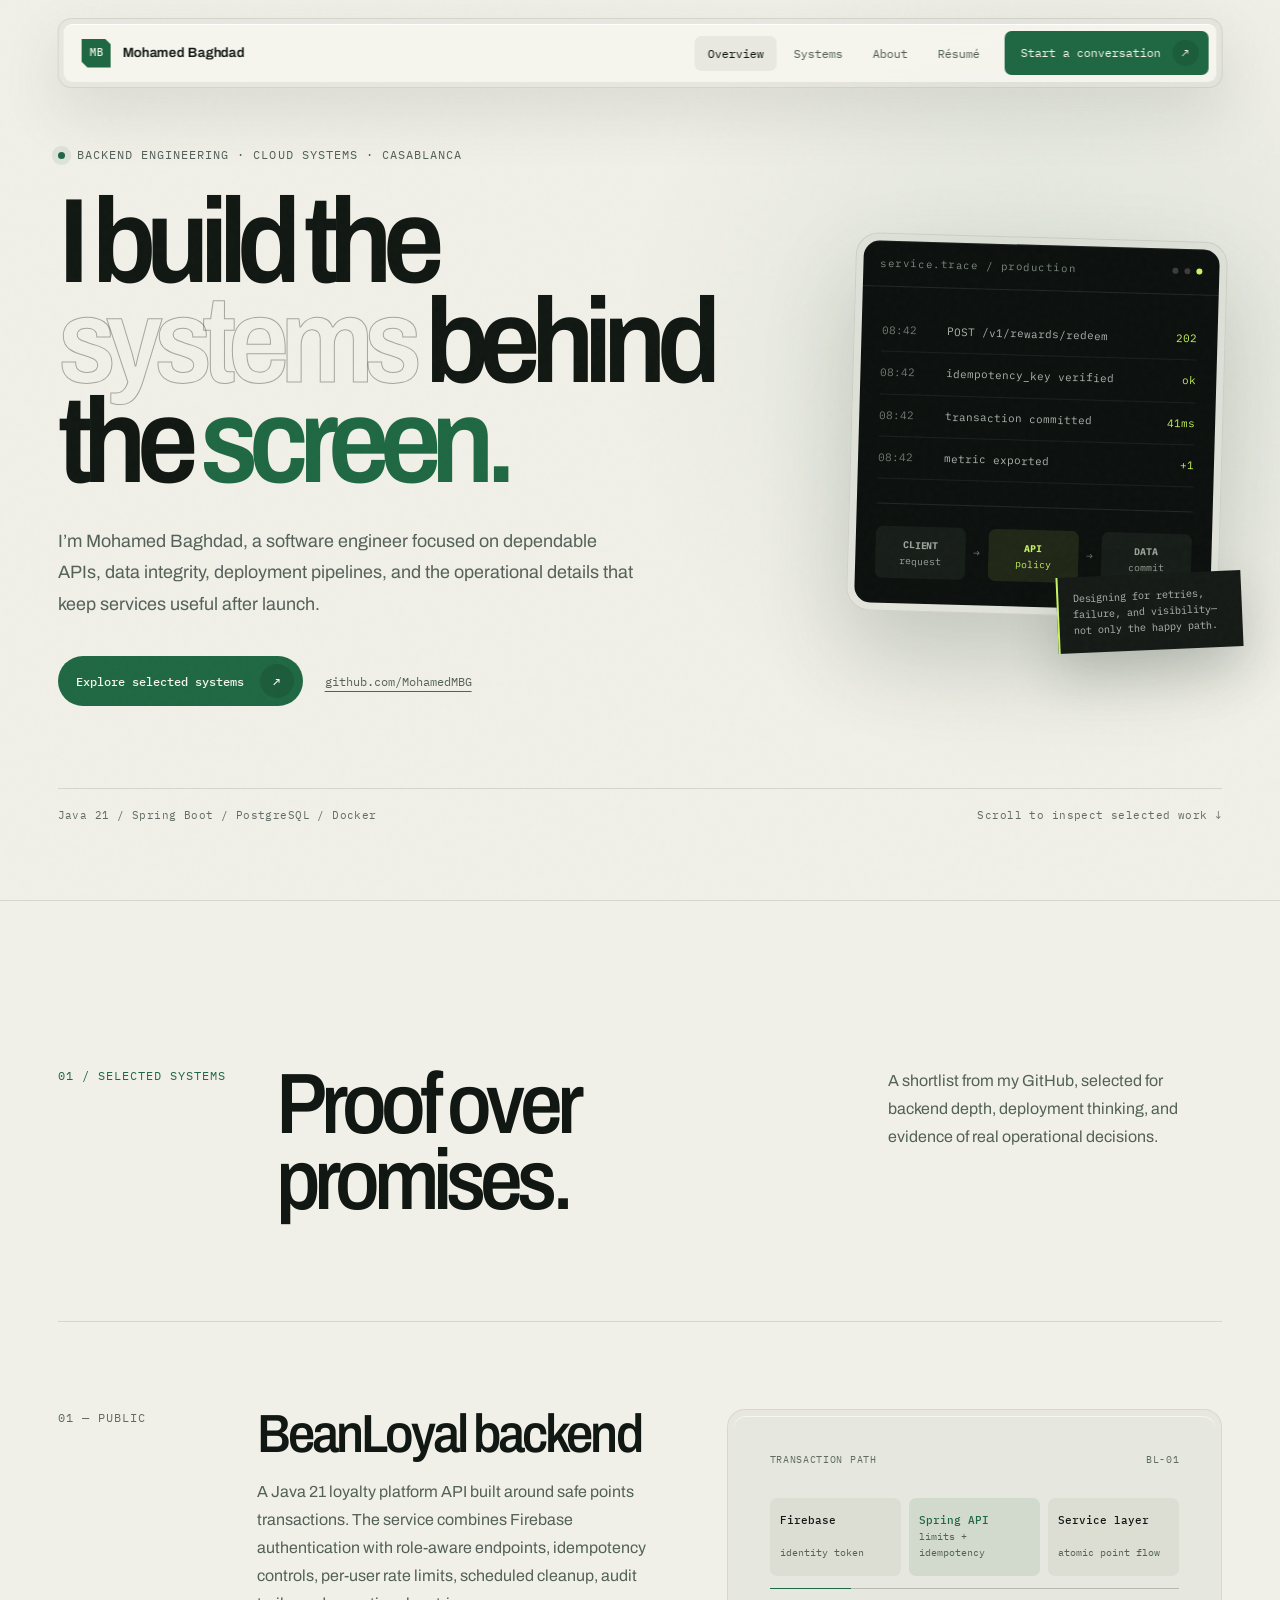
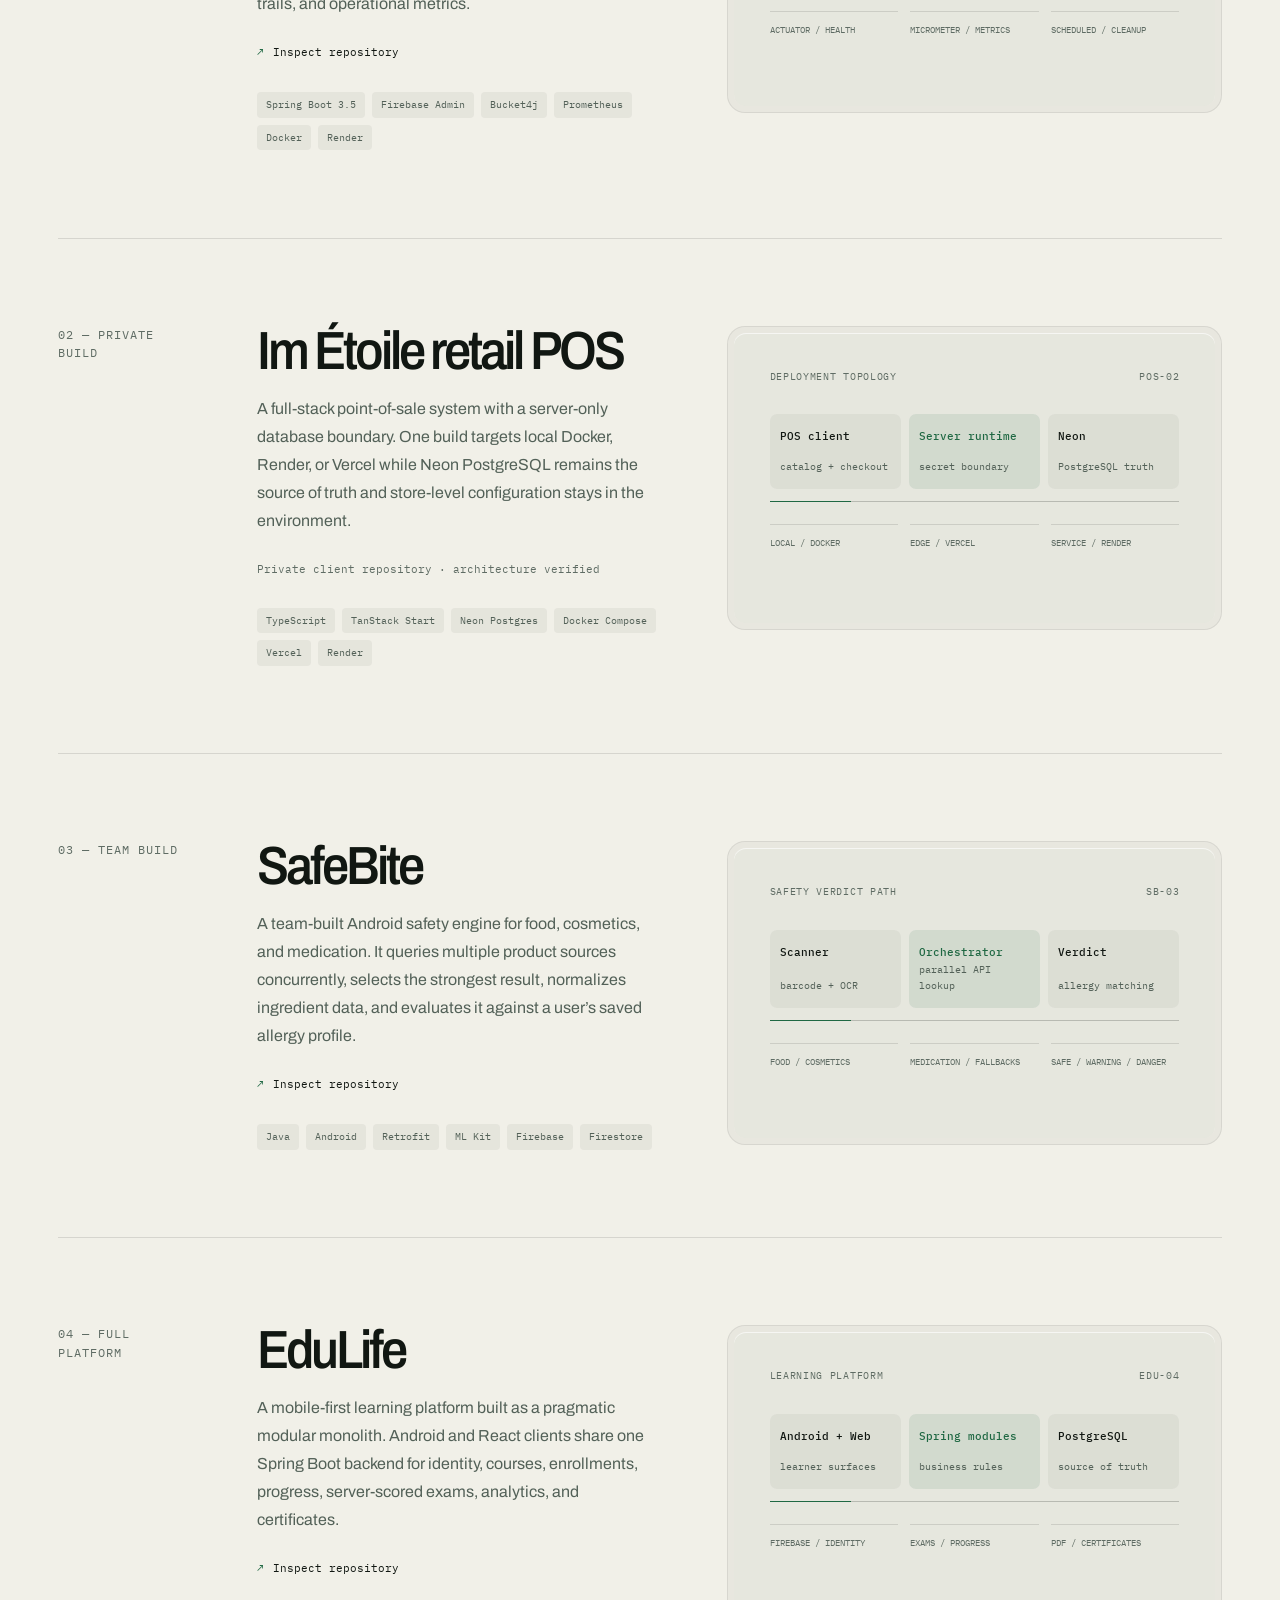
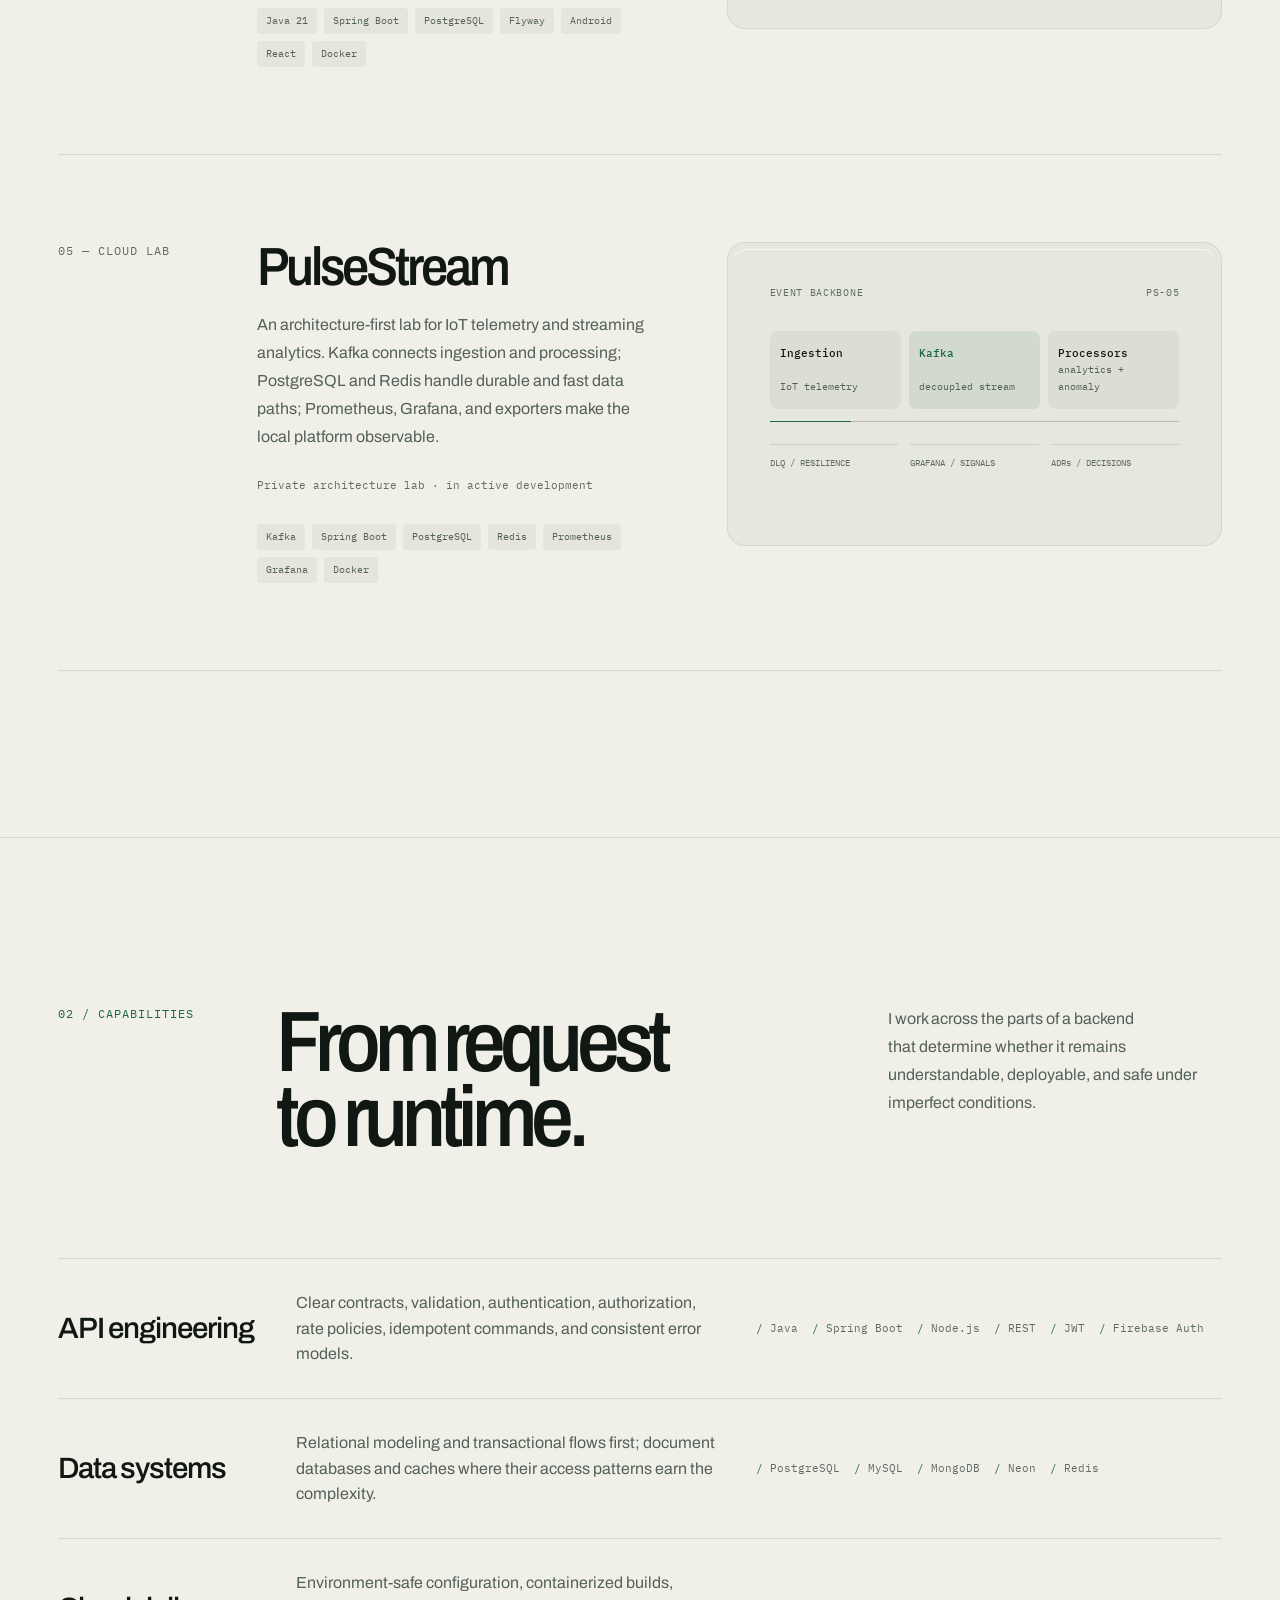
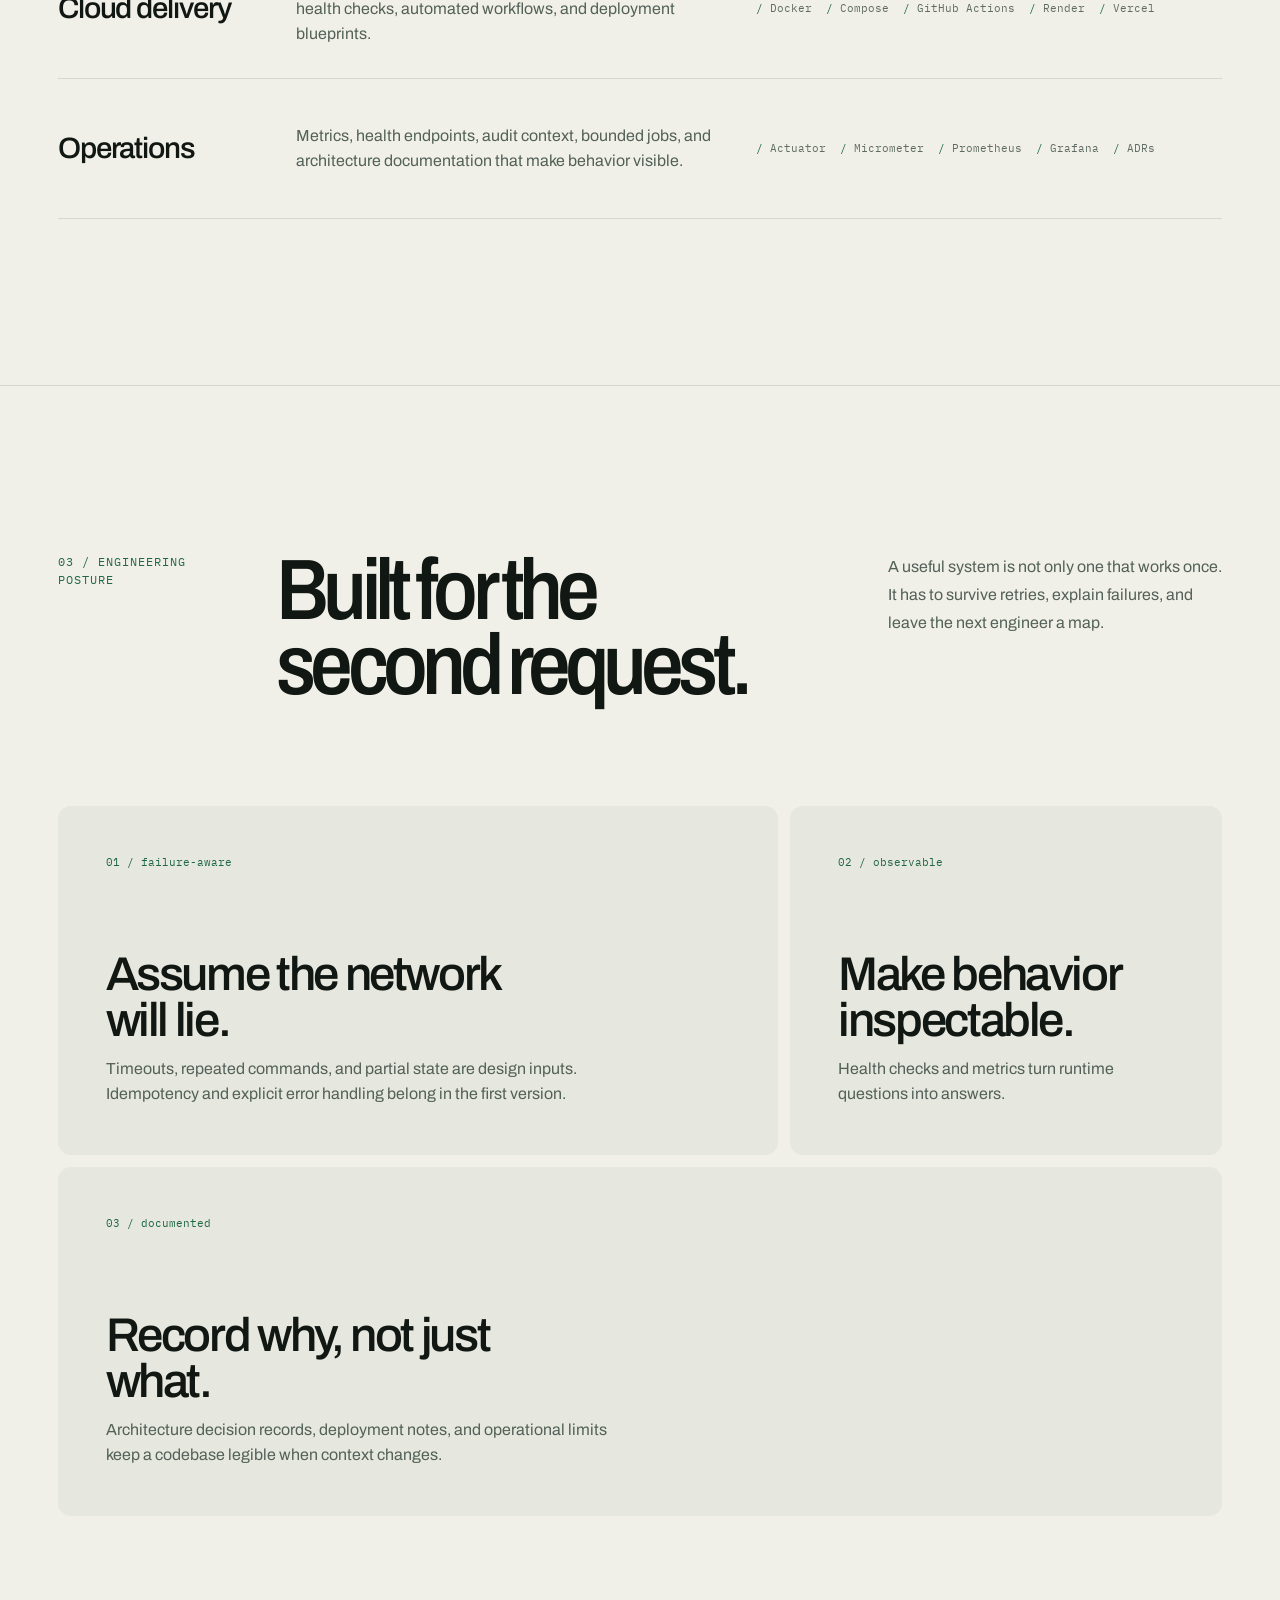
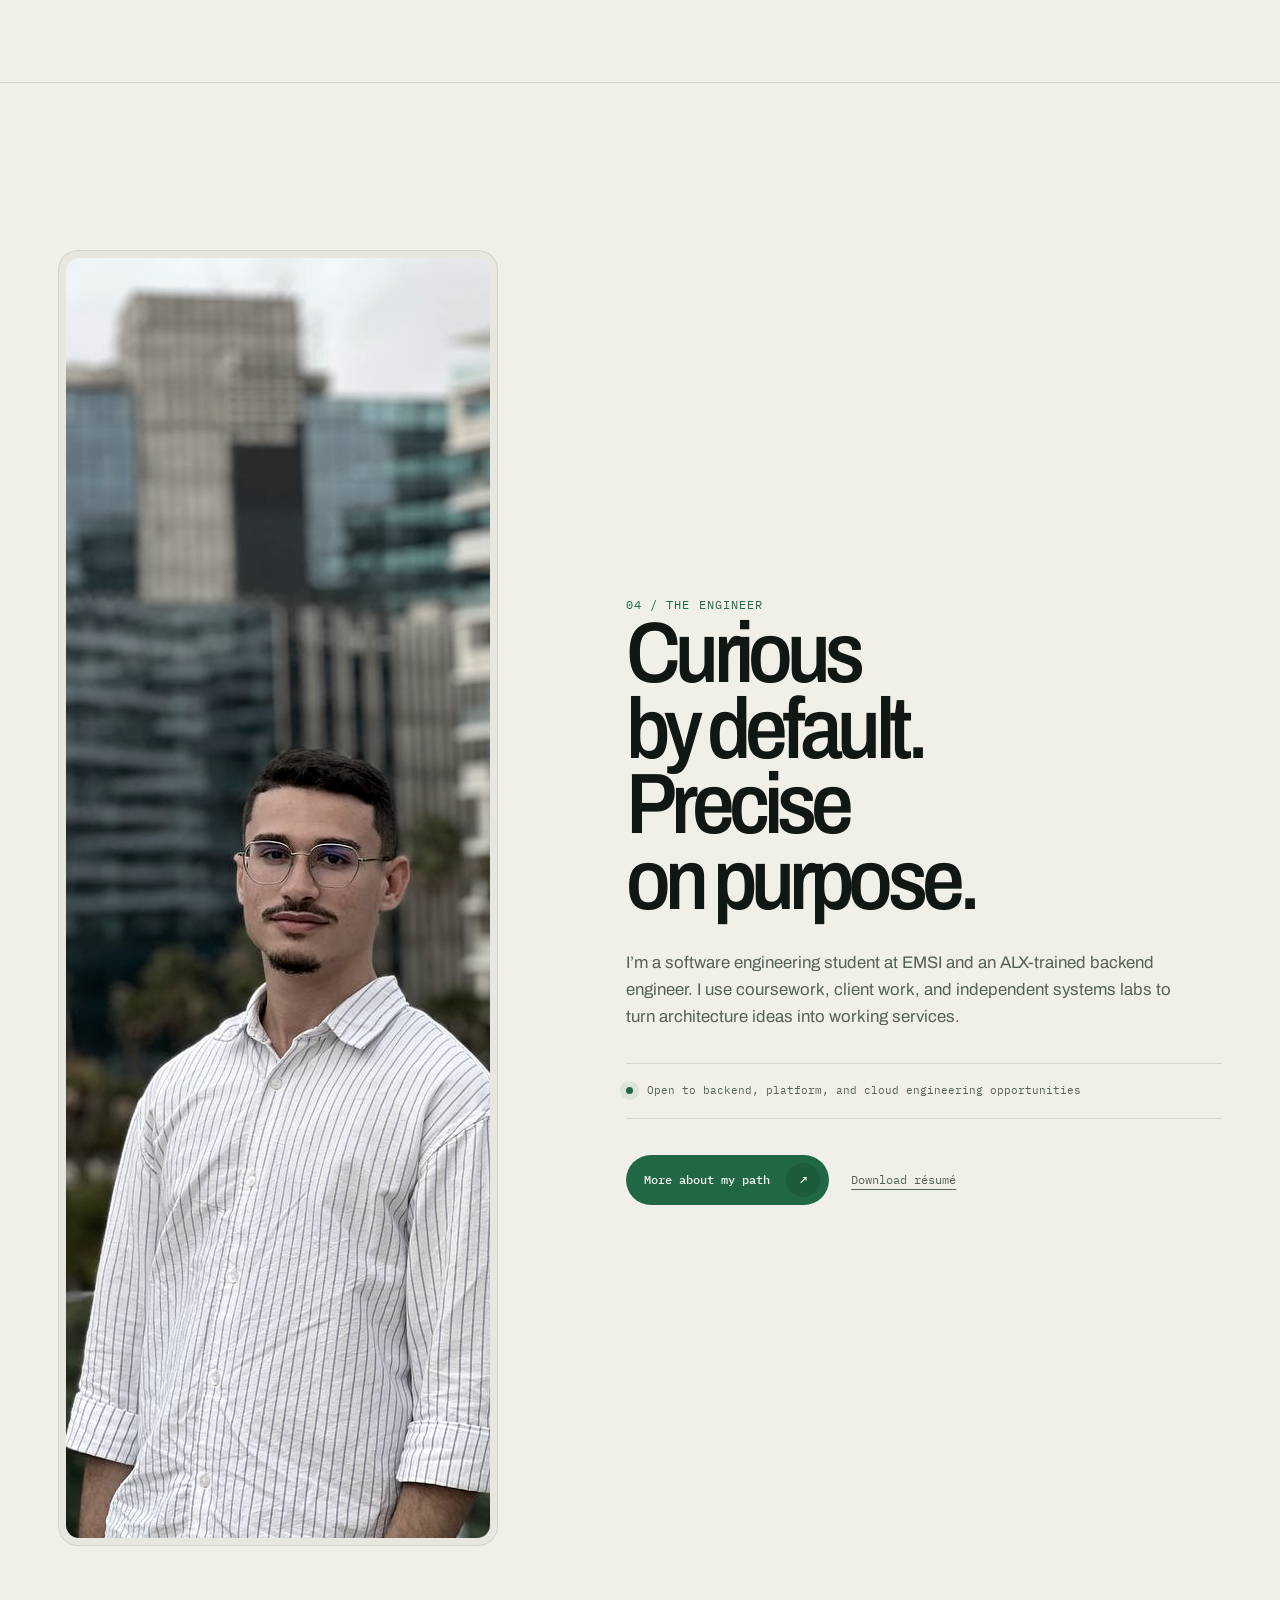
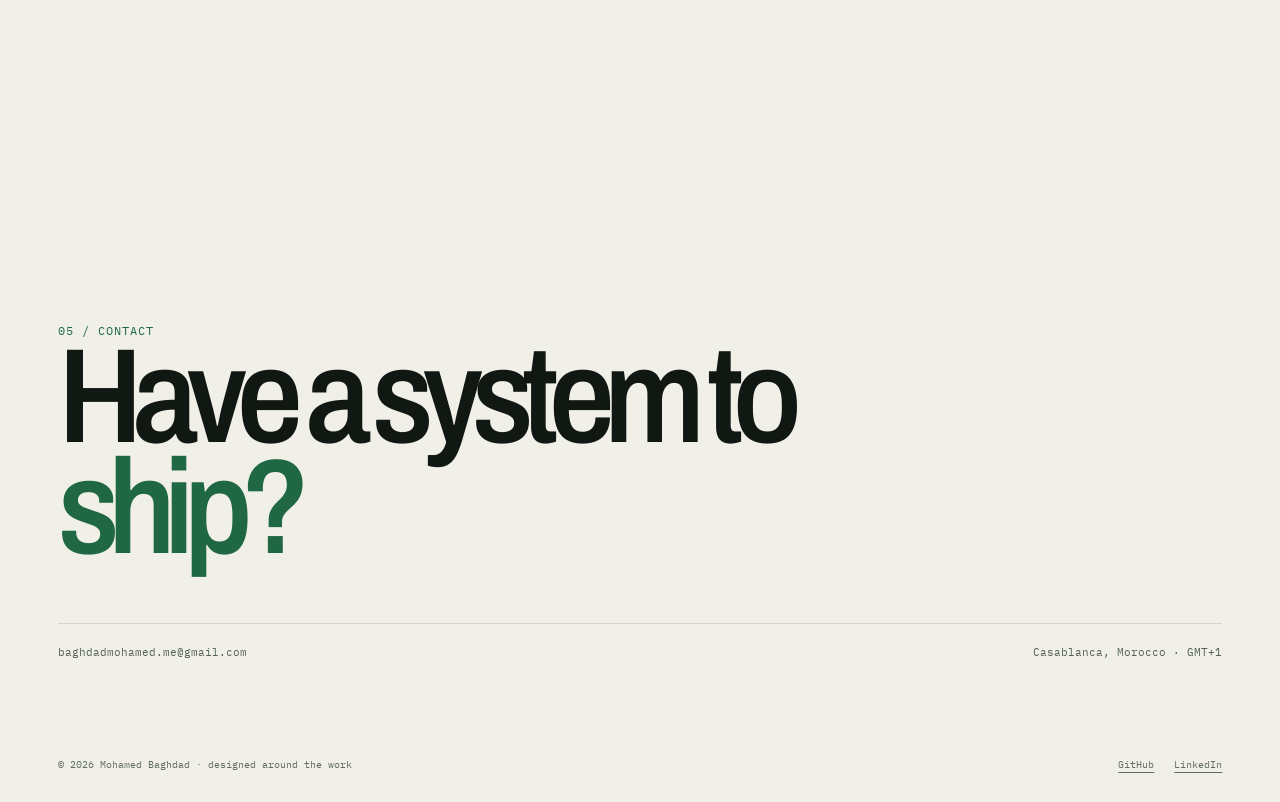
==== index.html @ ac987ada "Update sitemap, add 404 page, favicon, and site scripts/styles - Updated last modified dates in site" ====
<!doctype html>
<html lang="en">
<head>
  <meta charset="utf-8">
  <meta name="viewport" content="width=device-width, initial-scale=1">
  <title>Mohamed Baghdad — Backend &amp; Cloud Engineer</title>
  <meta name="description" content="Mohamed Baghdad builds dependable backend systems, cloud-ready services, and operational tooling with Java, Spring Boot, PostgreSQL, Docker, and event-driven architecture.">
  <meta name="theme-color" content="#f1f0e8">
  <link rel="canonical" href="https://mohamedbaghdad.online/">
  <link rel="icon" href="assets/favicon.svg" type="image/svg+xml">
  <meta property="og:type" content="website">
  <meta property="og:title" content="Mohamed Baghdad — Backend &amp; Cloud Engineer">
  <meta property="og:description" content="Backend systems, cloud-ready services, and operational tooling built with care.">
  <meta property="og:url" content="https://mohamedbaghdad.online/">
  <meta property="og:image" content="https://mohamedbaghdad.online/assets/profile.jpg">
  <meta name="twitter:card" content="summary_large_image">
  <link rel="stylesheet" href="assets/styles.css">
</head>
<body>
  <a class="skip-link" href="#main">Skip to content</a>

  <header class="site-header">
    <div class="nav-shell">
      <nav class="nav-core" aria-label="Primary navigation">
        <a class="brand" href="index.html" aria-label="Mohamed Baghdad, home">
          <span class="brand-mark">MB</span>
          <span class="brand-name">Mohamed Baghdad</span>
        </a>
        <ul class="nav-links">
          <li><a href="index.html" aria-current="page">Overview</a></li>
          <li><a href="projects-mohamed-baghdad.html">Systems</a></li>
          <li><a href="about-mohamed-baghdad.html">About</a></li>
          <li><a href="assets/French_BAGHDAD_Mohamed_CV.pdf" download>Résumé</a></li>
          <li><a class="nav-cta" href="contact-mohamed-baghdad.html">Start a conversation <span class="arrow-box">↗</span></a></li>
        </ul>
        <button class="menu-button" type="button" aria-expanded="false" aria-controls="mobile-menu" aria-label="Open navigation">
          <span></span><span></span>
        </button>
      </nav>
    </div>
  </header>

  <nav class="mobile-menu" id="mobile-menu" aria-label="Mobile navigation">
    <a href="index.html">Overview</a>
    <a href="projects-mohamed-baghdad.html">Systems</a>
    <a href="about-mohamed-baghdad.html">About</a>
    <a href="contact-mohamed-baghdad.html">Contact</a>
  </nav>

  <main class="page-main" id="main">
    <section class="hero">
      <div class="container">
        <div class="hero-grid">
          <div>
            <div class="kicker reveal"><span class="live-dot"></span> Backend engineering · Cloud systems · Casablanca</div>
            <h1 class="reveal">I build the <span class="outline">systems</span> behind the <span class="signal">screen.</span></h1>
            <p class="hero-copy reveal">I’m Mohamed Baghdad, a software engineer focused on dependable APIs, data integrity, deployment pipelines, and the operational details that keep services useful after launch.</p>
            <div class="hero-actions reveal">
              <a class="button-primary" href="projects-mohamed-baghdad.html">Explore selected systems <span class="arrow-box">↗</span></a>
              <a class="text-link" href="https://github.com/MohamedMBG" target="_blank" rel="noreferrer">github.com/MohamedMBG</a>
            </div>
          </div>

          <aside class="hero-aside reveal" aria-label="Service request trace illustration">
            <div class="machine-shell">
              <div class="machine-core">
                <div class="machine-head">
                  <span>service.trace / production</span>
                  <span class="machine-lights" aria-hidden="true"><i></i><i></i><i></i></span>
                </div>
                <div class="machine-body">
                  <div class="trace"><span class="trace-time">08:42</span><span class="trace-path">POST /v1/rewards/redeem</span><span class="trace-code">202</span></div>
                  <div class="trace"><span class="trace-time">08:42</span><span class="trace-path">idempotency_key verified</span><span class="trace-code">ok</span></div>
                  <div class="trace"><span class="trace-time">08:42</span><span class="trace-path">transaction committed</span><span class="trace-code">41ms</span></div>
                  <div class="trace"><span class="trace-time">08:42</span><span class="trace-path">metric exported</span><span class="trace-code">+1</span></div>
                  <div class="runtime-flow" aria-hidden="true">
                    <span class="runtime-node"><b>CLIENT</b>request</span><span class="runtime-arrow">→</span>
                    <span class="runtime-node active"><b>API</b>policy</span><span class="runtime-arrow">→</span>
                    <span class="runtime-node"><b>DATA</b>commit</span>
                  </div>
                </div>
              </div>
            </div>
            <div class="hero-note">Designing for retries, failure, and visibility—not only the happy path.</div>
          </aside>
        </div>
        <div class="hero-foot reveal"><span>Java 21 / Spring Boot / PostgreSQL / Docker</span><span>Scroll to inspect selected work ↓</span></div>
      </div>
    </section>

    <section class="section" id="systems">
      <div class="container">
        <header class="section-head reveal">
          <span class="section-index">01 / selected systems</span>
          <h2 class="section-title">Proof over promises.</h2>
          <p class="section-intro">A shortlist from my GitHub, selected for backend depth, deployment thinking, and evidence of real operational decisions.</p>
        </header>

        <div class="project-list">
          <article class="project-row reveal">
            <span class="project-index">01 — Public</span>
            <div class="project-copy">
              <h3>BeanLoyal backend</h3>
              <p>A Java 21 loyalty platform API built around safe points transactions. The service combines Firebase authentication with role-aware endpoints, idempotency controls, per-user rate limits, scheduled cleanup, audit trails, and operational metrics.</p>
              <div class="project-links"><a class="repo-link" href="https://github.com/MohamedMBG/bean_backedn" target="_blank" rel="noreferrer">Inspect repository</a></div>
              <ul class="project-tech"><li>Spring Boot 3.5</li><li>Firebase Admin</li><li>Bucket4j</li><li>Prometheus</li><li>Docker</li><li>Render</li></ul>
            </div>
            <div class="architecture-shell">
              <div class="architecture">
                <div class="architecture-top"><span>transaction path</span><span>BL-01</span></div>
                <div class="arch-flow">
                  <div class="arch-node"><strong>Firebase</strong><span>identity token</span></div>
                  <div class="arch-node highlight"><strong>Spring API</strong><span>limits + idempotency</span></div>
                  <div class="arch-node"><strong>Service layer</strong><span>atomic point flow</span></div>
                </div>
                <div class="arch-line"></div>
                <div class="arch-meta"><div>ACTUATOR / HEALTH</div><div>MICROMETER / METRICS</div><div>SCHEDULED / CLEANUP</div></div>
              </div>
            </div>
          </article>

          <article class="project-row reveal">
            <span class="project-index">02 — Private build</span>
            <div class="project-copy">
              <h3>Im Étoile retail POS</h3>
              <p>A full-stack point-of-sale system with a server-only database boundary. One build targets local Docker, Render, or Vercel while Neon PostgreSQL remains the source of truth and store-level configuration stays in the environment.</p>
              <div class="project-links"><span class="private-label">Private client repository · architecture verified</span></div>
              <ul class="project-tech"><li>TypeScript</li><li>TanStack Start</li><li>Neon Postgres</li><li>Docker Compose</li><li>Vercel</li><li>Render</li></ul>
            </div>
            <div class="architecture-shell">
              <div class="architecture">
                <div class="architecture-top"><span>deployment topology</span><span>POS-02</span></div>
                <div class="arch-flow">
                  <div class="arch-node"><strong>POS client</strong><span>catalog + checkout</span></div>
                  <div class="arch-node highlight"><strong>Server runtime</strong><span>secret boundary</span></div>
                  <div class="arch-node"><strong>Neon</strong><span>PostgreSQL truth</span></div>
                </div>
                <div class="arch-line"></div>
                <div class="arch-meta"><div>LOCAL / DOCKER</div><div>EDGE / VERCEL</div><div>SERVICE / RENDER</div></div>
              </div>
            </div>
          </article>

          <article class="project-row reveal">
            <span class="project-index">03 — Team build</span>
            <div class="project-copy">
              <h3>SafeBite</h3>
              <p>A team-built Android safety engine for food, cosmetics, and medication. It queries multiple product sources concurrently, selects the strongest result, normalizes ingredient data, and evaluates it against a user’s saved allergy profile.</p>
              <div class="project-links"><a class="repo-link" href="https://github.com/MohamedMBG/SafeBite" target="_blank" rel="noreferrer">Inspect repository</a></div>
              <ul class="project-tech"><li>Java</li><li>Android</li><li>Retrofit</li><li>ML Kit</li><li>Firebase</li><li>Firestore</li></ul>
            </div>
            <div class="architecture-shell">
              <div class="architecture">
                <div class="architecture-top"><span>safety verdict path</span><span>SB-03</span></div>
                <div class="arch-flow">
                  <div class="arch-node"><strong>Scanner</strong><span>barcode + OCR</span></div>
                  <div class="arch-node highlight"><strong>Orchestrator</strong><span>parallel API lookup</span></div>
                  <div class="arch-node"><strong>Verdict</strong><span>allergy matching</span></div>
                </div>
                <div class="arch-line"></div>
                <div class="arch-meta"><div>FOOD / COSMETICS</div><div>MEDICATION / FALLBACKS</div><div>SAFE / WARNING / DANGER</div></div>
              </div>
            </div>
          </article>

          <article class="project-row reveal">
            <span class="project-index">04 — Full platform</span>
            <div class="project-copy">
              <h3>EduLife</h3>
              <p>A mobile-first learning platform built as a pragmatic modular monolith. Android and React clients share one Spring Boot backend for identity, courses, enrollments, progress, server-scored exams, analytics, and certificates.</p>
              <div class="project-links"><a class="repo-link" href="https://github.com/MohamedMBG/EduLife" target="_blank" rel="noreferrer">Inspect repository</a></div>
              <ul class="project-tech"><li>Java 21</li><li>Spring Boot</li><li>PostgreSQL</li><li>Flyway</li><li>Android</li><li>React</li><li>Docker</li></ul>
            </div>
            <div class="architecture-shell">
              <div class="architecture">
                <div class="architecture-top"><span>learning platform</span><span>EDU-04</span></div>
                <div class="arch-flow">
                  <div class="arch-node"><strong>Android + Web</strong><span>learner surfaces</span></div>
                  <div class="arch-node highlight"><strong>Spring modules</strong><span>business rules</span></div>
                  <div class="arch-node"><strong>PostgreSQL</strong><span>source of truth</span></div>
                </div>
                <div class="arch-line"></div>
                <div class="arch-meta"><div>FIREBASE / IDENTITY</div><div>EXAMS / PROGRESS</div><div>PDF / CERTIFICATES</div></div>
              </div>
            </div>
          </article>

          <article class="project-row reveal">
            <span class="project-index">05 — Cloud lab</span>
            <div class="project-copy">
              <h3>PulseStream</h3>
              <p>An architecture-first lab for IoT telemetry and streaming analytics. Kafka connects ingestion and processing; PostgreSQL and Redis handle durable and fast data paths; Prometheus, Grafana, and exporters make the local platform observable.</p>
              <div class="project-links"><span class="private-label">Private architecture lab · in active development</span></div>
              <ul class="project-tech"><li>Kafka</li><li>Spring Boot</li><li>PostgreSQL</li><li>Redis</li><li>Prometheus</li><li>Grafana</li><li>Docker</li></ul>
            </div>
            <div class="architecture-shell">
              <div class="architecture">
                <div class="architecture-top"><span>event backbone</span><span>PS-05</span></div>
                <div class="arch-flow">
                  <div class="arch-node"><strong>Ingestion</strong><span>IoT telemetry</span></div>
                  <div class="arch-node highlight"><strong>Kafka</strong><span>decoupled stream</span></div>
                  <div class="arch-node"><strong>Processors</strong><span>analytics + anomaly</span></div>
                </div>
                <div class="arch-line"></div>
                <div class="arch-meta"><div>DLQ / RESILIENCE</div><div>GRAFANA / SIGNALS</div><div>ADRs / DECISIONS</div></div>
              </div>
            </div>
          </article>
        </div>
      </div>
    </section>

    <section class="section" id="capabilities">
      <div class="container">
        <header class="section-head reveal">
          <span class="section-index">02 / capabilities</span>
          <h2 class="section-title">From request to runtime.</h2>
          <p class="section-intro">I work across the parts of a backend that determine whether it remains understandable, deployable, and safe under imperfect conditions.</p>
        </header>

        <div class="capability-ledger">
          <article class="capability-row reveal"><h3>API engineering</h3><p>Clear contracts, validation, authentication, authorization, rate policies, idempotent commands, and consistent error models.</p><ul class="tech-line"><li>Java</li><li>Spring Boot</li><li>Node.js</li><li>REST</li><li>JWT</li><li>Firebase Auth</li></ul></article>
          <article class="capability-row reveal"><h3>Data systems</h3><p>Relational modeling and transactional flows first; document databases and caches where their access patterns earn the complexity.</p><ul class="tech-line"><li>PostgreSQL</li><li>MySQL</li><li>MongoDB</li><li>Neon</li><li>Redis</li></ul></article>
          <article class="capability-row reveal"><h3>Cloud delivery</h3><p>Environment-safe configuration, containerized builds, health checks, automated workflows, and deployment blueprints.</p><ul class="tech-line"><li>Docker</li><li>Compose</li><li>GitHub Actions</li><li>Render</li><li>Vercel</li></ul></article>
          <article class="capability-row reveal"><h3>Operations</h3><p>Metrics, health endpoints, audit context, bounded jobs, and architecture documentation that make behavior visible.</p><ul class="tech-line"><li>Actuator</li><li>Micrometer</li><li>Prometheus</li><li>Grafana</li><li>ADRs</li></ul></article>
        </div>
      </div>
    </section>

    <section class="section" id="principles">
      <div class="container">
        <header class="section-head reveal">
          <span class="section-index">03 / engineering posture</span>
          <h2 class="section-title">Built for the second request.</h2>
          <p class="section-intro">A useful system is not only one that works once. It has to survive retries, explain failures, and leave the next engineer a map.</p>
        </header>
        <div class="principles-grid">
          <article class="principle reveal"><span class="principle-num">01 / failure-aware</span><div><h3>Assume the network will lie.</h3><p>Timeouts, repeated commands, and partial state are design inputs. Idempotency and explicit error handling belong in the first version.</p></div></article>
          <article class="principle reveal"><span class="principle-num">02 / observable</span><div><h3>Make behavior inspectable.</h3><p>Health checks and metrics turn runtime questions into answers.</p></div></article>
          <article class="principle reveal"><span class="principle-num">03 / documented</span><div><h3>Record why, not just what.</h3><p>Architecture decision records, deployment notes, and operational limits keep a codebase legible when context changes.</p></div></article>
        </div>
      </div>
    </section>

    <section class="section">
      <div class="container about-strip">
        <div class="portrait-shell reveal"><img src="assets/profile.jpg" alt="Portrait of Mohamed Baghdad in Casablanca" width="960" height="1280"></div>
        <div class="about-copy reveal">
          <span class="section-index">04 / the engineer</span>
          <h2 class="section-title">Curious by default. Precise on purpose.</h2>
          <p>I’m a software engineering student at EMSI and an ALX-trained backend engineer. I use coursework, client work, and independent systems labs to turn architecture ideas into working services.</p>
          <div class="availability"><span class="live-dot"></span> Open to backend, platform, and cloud engineering opportunities</div>
          <div class="hero-actions"><a class="button-primary" href="about-mohamed-baghdad.html">More about my path <span class="arrow-box">↗</span></a><a class="text-link" href="assets/French_BAGHDAD_Mohamed_CV.pdf" download>Download résumé</a></div>
        </div>
      </div>
    </section>

    <section class="cta-section">
      <div class="container">
        <span class="section-index reveal">05 / contact</span>
        <h2 class="reveal">Have a system to <a href="mailto:baghdadmohamed.me@gmail.com">ship?</a></h2>
        <div class="cta-meta reveal"><span>baghdadmohamed.me@gmail.com</span><span>Casablanca, Morocco · GMT+1</span></div>
      </div>
    </section>
  </main>

  <footer class="site-footer">
    <div class="container footer-inner">
      <span>© <span data-year></span> Mohamed Baghdad · designed around the work</span>
      <div class="footer-links"><a href="https://github.com/MohamedMBG" target="_blank" rel="noreferrer">GitHub</a><a href="https://www.linkedin.com/in/mohamed-baghdad-4b3035239/" target="_blank" rel="noreferrer">LinkedIn</a></div>
    </div>
  </footer>
  <script src="assets/site.js" defer></script>
</body>
</html>
---- assets/styles.css ----
@import url('https://fonts.googleapis.com/css2?family=Archivo:wdth,wght@75..125,300..800&family=IBM+Plex+Mono:ital,wght@0,400;0,500;1,400&display=swap');

:root {
  --bg: #f1f0e8;
  --bg-soft: #ebeae1;
  --panel: #e6e7de;
  --panel-high: #daddd2;
  --ink: #111712;
  --muted: #536158;
  --dim: #5f6c64;
  --signal: #1f6843;
  --signal-ink: #f7f7f1;
  --signal-soft: rgba(31, 104, 67, 0.1);
  --line: rgba(17, 23, 18, 0.12);
  --line-strong: rgba(17, 23, 18, 0.21);
  --shell: rgba(17, 23, 18, 0.035);
  --terminal-signal: #c8f560;
  --sans: 'Archivo', sans-serif;
  --mono: 'IBM Plex Mono', monospace;
  --container: min(91vw, 1380px);
  --curve: cubic-bezier(0.22, 1, 0.36, 1);
  --z-noise: 10;
  --z-nav: 40;
  --z-menu: 30;
}

* { box-sizing: border-box; }

html {
  scroll-behavior: smooth;
  scrollbar-color: var(--dim) var(--bg);
}

body {
  margin: 0;
  background:
    radial-gradient(circle at 82% 4%, rgba(31, 104, 67, 0.09), transparent 27rem),
    var(--bg);
  color: var(--ink);
  font-family: var(--sans);
  font-size: 16px;
  line-height: 1.6;
  -webkit-font-smoothing: antialiased;
}

body::after {
  position: fixed;
  z-index: var(--z-noise);
  inset: 0;
  pointer-events: none;
  content: '';
  opacity: 0.028;
  background-image: url("data:image/svg+xml,%3Csvg viewBox='0 0 180 180' xmlns='http://www.w3.org/2000/svg'%3E%3Cfilter id='n'%3E%3CfeTurbulence type='fractalNoise' baseFrequency='.86' numOctaves='4' stitchTiles='stitch'/%3E%3C/filter%3E%3Crect width='100%25' height='100%25' filter='url(%23n)' opacity='.9'/%3E%3C/svg%3E");
}

::selection { background: var(--signal); color: var(--signal-ink); }

a { color: inherit; }

img { display: block; max-width: 100%; }

button,
a { -webkit-tap-highlight-color: transparent; }

button { font: inherit; }

:focus-visible {
  outline: 2px solid var(--signal);
  outline-offset: 4px;
}

.skip-link {
  position: fixed;
  z-index: calc(var(--z-menu) + 1);
  top: 10px;
  left: 10px;
  padding: 10px 16px;
  transform: translateY(-150%);
  background: var(--signal);
  color: var(--bg);
  font-family: var(--mono);
  font-size: 0.75rem;
  text-decoration: none;
}

.skip-link:focus { transform: translateY(0); }

.container { width: var(--container); margin-inline: auto; }

.site-header {
  position: fixed;
  z-index: var(--z-nav);
  top: 18px;
  left: 50%;
  width: var(--container);
  transform: translateX(-50%);
}

.nav-shell {
  padding: 5px;
  border: 1px solid rgba(17, 23, 18, 0.09);
  border-radius: 14px;
  background: rgba(17, 23, 18, 0.035);
  box-shadow: 0 24px 60px rgba(48, 61, 51, 0.12);
}

.nav-core {
  min-height: 58px;
  padding: 0 8px 0 18px;
  display: flex;
  align-items: center;
  justify-content: space-between;
  border-radius: 9px;
  background: rgba(247, 246, 239, 0.9);
  box-shadow: inset 0 1px rgba(255, 255, 255, 0.85);
  backdrop-filter: blur(18px);
}

.brand {
  display: inline-flex;
  align-items: center;
  gap: 12px;
  text-decoration: none;
}

.brand-mark {
  width: 29px;
  height: 29px;
  display: grid;
  place-items: center;
  background: var(--signal);
  color: var(--signal-ink);
  font-family: var(--mono);
  font-size: 0.7rem;
  font-weight: 500;
  clip-path: polygon(0 0, 80% 0, 100% 20%, 100% 100%, 20% 100%, 0 80%);
}

.brand-name {
  font-size: 0.84rem;
  font-weight: 620;
  letter-spacing: -0.01em;
}

.nav-links {
  margin: 0;
  padding: 0;
  display: flex;
  align-items: center;
  gap: 4px;
  list-style: none;
}

.nav-links a {
  padding: 10px 13px;
  border-radius: 7px;
  color: var(--muted);
  font-family: var(--mono);
  font-size: 0.72rem;
  text-decoration: none;
  transition: color 500ms var(--curve), background-color 500ms var(--curve), transform 500ms var(--curve);
}

.nav-links a:hover,
.nav-links a[aria-current='page'] {
  background: rgba(17, 23, 18, 0.055);
  color: var(--ink);
}

.nav-links a:active { transform: scale(0.97); }

.nav-cta {
  margin-left: 8px;
  padding: 9px 10px 9px 16px !important;
  display: inline-flex !important;
  align-items: center;
  gap: 12px;
  background: var(--signal) !important;
  color: var(--signal-ink) !important;
}

.nav-cta .arrow-box { background: rgba(10, 13, 12, 0.12); }

.arrow-box {
  width: 26px;
  height: 26px;
  display: grid;
  place-items: center;
  border-radius: 50%;
  background: rgba(17, 23, 18, 0.08);
  font-family: var(--mono);
  transition: transform 600ms var(--curve);
}

a:hover .arrow-box { transform: translate(2px, -2px) scale(1.06); }

.menu-button {
  width: 44px;
  height: 44px;
  display: none;
  position: relative;
  border: 0;
  border-radius: 8px;
  background: rgba(17, 23, 18, 0.055);
  color: var(--ink);
  cursor: pointer;
}

.menu-button span {
  position: absolute;
  left: 12px;
  width: 20px;
  height: 1px;
  background: currentColor;
  transition: transform 650ms var(--curve), opacity 350ms var(--curve);
}

.menu-button span:first-child { transform: translateY(-4px); }
.menu-button span:last-child { transform: translateY(4px); }
.menu-button[aria-expanded='true'] span:first-child { transform: rotate(45deg); }
.menu-button[aria-expanded='true'] span:last-child { transform: rotate(-45deg); }

.mobile-menu {
  position: fixed;
  z-index: var(--z-menu);
  inset: 0;
  padding: 110px 5vw 40px;
  display: grid;
  align-content: center;
  background: rgba(241, 240, 232, 0.97);
  backdrop-filter: blur(22px);
  opacity: 0;
  visibility: hidden;
  transform: scale(1.02);
  transition: opacity 650ms var(--curve), transform 650ms var(--curve), visibility 650ms;
}

.mobile-menu.open { opacity: 1; visibility: visible; transform: scale(1); }

.mobile-menu a {
  padding: 14px 0;
  border-bottom: 1px solid var(--line);
  font-size: clamp(2.1rem, 9vw, 4.5rem);
  font-weight: 580;
  line-height: 1;
  letter-spacing: -0.055em;
  text-decoration: none;
  opacity: 0;
  transform: translateY(32px);
  transition: opacity 700ms var(--curve), transform 700ms var(--curve), color 350ms var(--curve);
}

.mobile-menu.open a { opacity: 1; transform: translateY(0); }
.mobile-menu.open a:nth-child(2) { transition-delay: 70ms; }
.mobile-menu.open a:nth-child(3) { transition-delay: 140ms; }
.mobile-menu.open a:nth-child(4) { transition-delay: 210ms; }
.mobile-menu a:hover { color: var(--signal); }

.page-main { overflow: hidden; }

.hero {
  min-height: 100dvh;
  padding: 142px 0 72px;
  display: grid;
  align-items: center;
}

.hero-grid {
  display: grid;
  grid-template-columns: minmax(0, 1.3fr) minmax(330px, 0.7fr);
  gap: clamp(48px, 8vw, 130px);
  align-items: center;
}

.kicker,
.section-index,
.project-index,
.meta-label,
.eyebrow {
  font-family: var(--mono);
  font-size: 0.72rem;
  letter-spacing: 0.09em;
  text-transform: uppercase;
}

.kicker {
  margin-bottom: 28px;
  display: flex;
  align-items: center;
  gap: 12px;
  color: var(--muted);
}

.live-dot {
  width: 7px;
  height: 7px;
  border-radius: 50%;
  background: var(--signal);
  box-shadow: 0 0 0 6px rgba(31, 104, 67, 0.09);
  animation: breathe 2.8s var(--curve) infinite;
}

@keyframes breathe {
  50% { transform: scale(0.72); opacity: 0.65; }
}

.hero h1,
.page-hero h1 {
  margin: 0;
  max-width: 12ch;
  font-size: clamp(4.1rem, 9.4vw, 9.4rem);
  font-weight: 610;
  font-stretch: 88%;
  line-height: 0.83;
  letter-spacing: -0.078em;
  text-wrap: balance;
}

.hero h1 .outline,
.page-hero h1 .outline {
  color: transparent;
  -webkit-text-stroke: 1px rgba(17, 23, 18, 0.34);
}

.hero h1 .signal,
.page-hero h1 .signal { color: var(--signal); }

.hero-copy {
  margin: 34px 0 0;
  max-width: 58ch;
  color: var(--muted);
  font-size: clamp(1rem, 1.4vw, 1.16rem);
  line-height: 1.75;
  text-wrap: pretty;
}

.hero-actions {
  margin-top: 36px;
  display: flex;
  align-items: center;
  gap: 22px;
  flex-wrap: wrap;
}

.button-primary {
  padding: 8px 9px 8px 18px;
  display: inline-flex;
  align-items: center;
  gap: 16px;
  border-radius: 999px;
  background: var(--signal);
  color: var(--signal-ink);
  font-family: var(--mono);
  font-size: 0.75rem;
  font-weight: 500;
  text-decoration: none;
  transition: transform 550ms var(--curve), box-shadow 550ms var(--curve);
}

.button-primary .arrow-box {
  width: 34px;
  height: 34px;
  background: rgba(10, 13, 12, 0.13);
}

.button-primary:hover {
  transform: translateY(-3px);
  box-shadow: 0 16px 40px rgba(31, 104, 67, 0.18);
}

.button-primary:active { transform: scale(0.98); }

.text-link {
  position: relative;
  color: var(--muted);
  font-family: var(--mono);
  font-size: 0.75rem;
  text-underline-offset: 5px;
  transition: color 350ms var(--curve);
}

.text-link:hover { color: var(--ink); }

.hero-aside { position: relative; }

.machine-shell {
  padding: 7px;
  border: 1px solid rgba(17, 23, 18, 0.09);
  border-radius: 23px;
  background: var(--shell);
  box-shadow: 0 42px 90px rgba(46, 58, 49, 0.2);
  transform: rotate(1.6deg);
  transition: transform 900ms var(--curve);
}

.machine-shell:hover { transform: rotate(0deg) translateY(-5px); }

.machine-core {
  overflow: hidden;
  border-radius: 16px;
  background: #0c100e;
  box-shadow: inset 0 1px rgba(255, 255, 255, 0.07);
}

.machine-head {
  padding: 14px 17px;
  display: flex;
  align-items: center;
  justify-content: space-between;
  border-bottom: 1px solid rgba(237, 241, 233, 0.1);
  color: #7f8b82;
  font-family: var(--mono);
  font-size: 0.66rem;
  letter-spacing: 0.05em;
}

.machine-lights { display: flex; gap: 6px; }
.machine-lights i { width: 6px; height: 6px; border-radius: 50%; background: rgba(237, 241, 233, 0.2); }
.machine-lights i:last-child { background: var(--terminal-signal); }

.machine-body { padding: 23px 20px 25px; }

.trace {
  padding: 12px 0;
  display: grid;
  grid-template-columns: 52px 1fr auto;
  gap: 14px;
  align-items: center;
  border-bottom: 1px solid rgba(237, 241, 233, 0.07);
  font-family: var(--mono);
  font-size: 0.68rem;
}

.trace:last-child { border-bottom: 0; }
.trace-time { color: #6f7b72; font-variant-numeric: tabular-nums; }
.trace-path { color: #aeb8b0; }
.trace-code { color: var(--terminal-signal); }

.runtime-flow {
  margin-top: 24px;
  padding-top: 22px;
  display: grid;
  grid-template-columns: 1fr auto 1fr auto 1fr;
  align-items: center;
  gap: 8px;
  border-top: 1px solid rgba(237, 241, 233, 0.1);
}

.runtime-node {
  min-height: 52px;
  padding: 10px 7px;
  display: grid;
  place-items: center;
  border-radius: 7px;
  background: #171d18;
  color: #9ba69c;
  font-family: var(--mono);
  font-size: 0.61rem;
  text-align: center;
}

.runtime-node.active { background: rgba(200, 245, 96, 0.1); color: var(--terminal-signal); }

.runtime-arrow { color: #68736a; font-family: var(--mono); font-size: 0.7rem; }

.hero-note {
  position: absolute;
  right: -20px;
  bottom: -34px;
  width: 185px;
  padding: 14px;
  border-left: 2px solid var(--terminal-signal);
  background: #151a16;
  color: #aeb8b0;
  font-family: var(--mono);
  font-size: 0.64rem;
  line-height: 1.55;
  transform: rotate(-2.5deg);
  box-shadow: 0 22px 50px rgba(46, 58, 49, 0.2);
}

.hero-foot {
  margin-top: 82px;
  padding-top: 18px;
  display: flex;
  justify-content: space-between;
  border-top: 1px solid var(--line);
  color: var(--dim);
  font-family: var(--mono);
  font-size: 0.66rem;
  letter-spacing: 0.04em;
}

.section {
  padding: clamp(100px, 13vw, 190px) 0;
  border-top: 1px solid var(--line);
}

.section-head {
  margin-bottom: clamp(56px, 8vw, 110px);
  display: grid;
  grid-template-columns: 0.32fr 1fr 0.58fr;
  gap: 34px;
  align-items: start;
}

.section-index { color: var(--signal); }

.section-title {
  margin: 0;
  max-width: 11ch;
  font-size: clamp(3.2rem, 6.7vw, 7.4rem);
  font-weight: 560;
  font-stretch: 86%;
  line-height: 0.88;
  letter-spacing: -0.068em;
  text-wrap: balance;
}

.section-intro {
  margin: 0;
  max-width: 43ch;
  color: var(--muted);
  font-size: 1rem;
  line-height: 1.75;
  text-wrap: pretty;
}

.project-list { border-top: 1px solid var(--line); }

.project-row {
  padding: clamp(52px, 6.8vw, 95px) 0;
  display: grid;
  grid-template-columns: 0.3fr 0.9fr 1.1fr;
  gap: clamp(28px, 5vw, 76px);
  align-items: start;
  border-bottom: 1px solid var(--line);
}

.project-index { color: var(--dim); }

.project-copy h3 {
  margin: 0 0 18px;
  font-size: clamp(2rem, 4.2vw, 4.5rem);
  font-weight: 560;
  font-stretch: 88%;
  line-height: 0.95;
  letter-spacing: -0.055em;
}

.project-copy p {
  margin: 0 0 26px;
  max-width: 48ch;
  color: var(--muted);
  line-height: 1.75;
}

.project-links { display: flex; gap: 18px; align-items: center; flex-wrap: wrap; }

.repo-link {
  display: inline-flex;
  align-items: center;
  gap: 9px;
  color: var(--ink);
  font-family: var(--mono);
  font-size: 0.7rem;
  text-decoration: none;
}

.repo-link::before { content: '↗'; color: var(--signal); transition: transform 450ms var(--curve); }
.repo-link:hover::before { transform: translate(2px, -2px); }

.private-label {
  color: var(--dim);
  font-family: var(--mono);
  font-size: 0.66rem;
}

.project-tech {
  margin: 30px 0 0;
  padding: 0;
  display: flex;
  flex-wrap: wrap;
  gap: 7px;
  list-style: none;
}

.project-tech li {
  padding: 5px 9px;
  border-radius: 4px;
  background: rgba(17, 23, 18, 0.05);
  color: var(--muted);
  font-family: var(--mono);
  font-size: 0.62rem;
}

.architecture-shell {
  padding: 6px;
  border: 1px solid rgba(17, 23, 18, 0.08);
  border-radius: 18px;
  background: var(--shell);
}

.architecture {
  min-height: 290px;
  padding: clamp(22px, 4vw, 36px);
  border-radius: 12px;
  background: var(--panel);
  box-shadow: inset 0 1px rgba(255, 255, 255, 0.65);
}

.architecture-top {
  margin-bottom: 30px;
  display: flex;
  justify-content: space-between;
  color: var(--dim);
  font-family: var(--mono);
  font-size: 0.62rem;
  letter-spacing: 0.07em;
  text-transform: uppercase;
}

.arch-flow {
  display: grid;
  grid-template-columns: repeat(3, 1fr);
  gap: 8px;
}

.arch-node {
  min-height: 75px;
  padding: 14px 10px;
  display: flex;
  flex-direction: column;
  justify-content: space-between;
  border-radius: 7px;
  background: rgba(17, 23, 18, 0.045);
  color: var(--muted);
  font-family: var(--mono);
  font-size: 0.64rem;
  transition: transform 600ms var(--curve), background-color 600ms var(--curve);
}

.arch-node strong { color: var(--ink); font-size: 0.68rem; font-weight: 500; }
.arch-node.highlight { background: var(--signal-soft); }
.arch-node.highlight strong { color: var(--signal); }
.architecture-shell:hover .arch-node:nth-child(2) { transform: translateY(-5px); }

.arch-line {
  margin: 12px 0;
  height: 1px;
  position: relative;
  overflow: hidden;
  background: var(--line-strong);
}

.arch-line::after {
  position: absolute;
  top: 0;
  left: 0;
  width: 20%;
  height: 1px;
  background: var(--signal);
  content: '';
  animation: packet 4.2s var(--curve) infinite;
}

@keyframes packet { 50%, 100% { transform: translateX(400%); } }

.arch-meta {
  margin-top: 22px;
  display: grid;
  grid-template-columns: repeat(3, 1fr);
  gap: 12px;
}

.arch-meta div {
  padding-top: 10px;
  border-top: 1px solid var(--line);
  color: var(--dim);
  font-family: var(--mono);
  font-size: 0.59rem;
}

.capability-ledger { border-top: 1px solid var(--line); }

.capability-row {
  min-height: 140px;
  display: grid;
  grid-template-columns: 0.48fr 1fr 1.1fr;
  gap: 35px;
  align-items: center;
  border-bottom: 1px solid var(--line);
  transition: background-color 650ms var(--curve), padding 650ms var(--curve);
}

.capability-row:hover { padding-inline: 18px; background: rgba(17, 23, 18, 0.025); }

.capability-row h3 {
  margin: 0;
  font-size: clamp(1.5rem, 2.3vw, 2.3rem);
  font-weight: 540;
  letter-spacing: -0.035em;
}

.capability-row p { margin: 0; color: var(--muted); max-width: 48ch; }

.tech-line {
  margin: 0;
  padding: 0;
  display: flex;
  flex-wrap: wrap;
  gap: 8px 14px;
  list-style: none;
  color: var(--dim);
  font-family: var(--mono);
  font-size: 0.68rem;
}

.tech-line li::before { content: '/ '; color: var(--signal); }

.principles-grid {
  display: grid;
  grid-template-columns: 1.25fr 0.75fr;
  gap: 12px;
}

.principle {
  min-height: 290px;
  padding: clamp(28px, 4vw, 48px);
  position: relative;
  display: flex;
  flex-direction: column;
  justify-content: space-between;
  overflow: hidden;
  border-radius: 13px;
  background: var(--panel);
}

.principle:nth-child(3) { grid-column: 1 / -1; min-height: 230px; }

.principle::before {
  position: absolute;
  inset: 0;
  opacity: 0;
  background: radial-gradient(circle at var(--x, 50%) var(--y, 50%), rgba(31, 104, 67, 0.1), transparent 30%);
  content: '';
  transition: opacity 650ms var(--curve);
}

.principle:hover::before { opacity: 1; }

.principle-num { color: var(--signal); font-family: var(--mono); font-size: 0.66rem; }

.principle h3 {
  margin: 80px 0 12px;
  max-width: 17ch;
  font-size: clamp(2rem, 3.7vw, 3.8rem);
  font-weight: 540;
  line-height: 0.98;
  letter-spacing: -0.05em;
}

.principle p { margin: 0; max-width: 56ch; color: var(--muted); }

.about-strip {
  display: grid;
  grid-template-columns: 0.85fr 1.15fr;
  gap: clamp(50px, 10vw, 150px);
  align-items: center;
}

.portrait-shell {
  padding: 7px;
  border: 1px solid rgba(17, 23, 18, 0.09);
  border-radius: 20px;
  background: var(--shell);
  transform: rotate(-1.5deg);
}

.portrait-shell img {
  width: 100%;
  aspect-ratio: 4 / 5;
  object-fit: cover;
  object-position: center 28%;
  border-radius: 13px;
  filter: saturate(0.55) contrast(1.04);
}

.about-copy .section-title { max-width: 9ch; }
.about-copy > p { margin: 32px 0; max-width: 55ch; color: var(--muted); font-size: 1.05rem; }

.availability {
  padding: 18px 0;
  display: flex;
  gap: 14px;
  align-items: center;
  border-top: 1px solid var(--line);
  border-bottom: 1px solid var(--line);
  color: var(--muted);
  font-family: var(--mono);
  font-size: 0.7rem;
}

.cta-section { padding: clamp(110px, 16vw, 230px) 0 70px; }

.cta-section h2 {
  margin: 0;
  max-width: 11ch;
  font-size: clamp(4.2rem, 10.5vw, 11rem);
  font-weight: 570;
  font-stretch: 84%;
  line-height: 0.82;
  letter-spacing: -0.079em;
}

.cta-section h2 a {
  color: var(--signal);
  text-decoration: none;
  transition: color 600ms var(--curve);
}

.cta-section h2 a:hover { color: var(--ink); }

.cta-meta {
  margin-top: 60px;
  padding-top: 20px;
  display: flex;
  justify-content: space-between;
  gap: 24px;
  border-top: 1px solid var(--line);
  color: var(--muted);
  font-family: var(--mono);
  font-size: 0.7rem;
}

.site-footer { padding: 24px 0 30px; }

.footer-inner {
  display: flex;
  align-items: center;
  justify-content: space-between;
  gap: 30px;
  color: var(--dim);
  font-family: var(--mono);
  font-size: 0.65rem;
}

.footer-links { display: flex; gap: 20px; }
.footer-links a { text-underline-offset: 4px; }

/* Internal pages */
.page-hero {
  min-height: 78dvh;
  padding: 170px 0 90px;
  display: grid;
  align-items: end;
}

.page-hero-grid {
  display: grid;
  grid-template-columns: 1fr 0.42fr;
  gap: 50px;
  align-items: end;
}

.page-hero h1 { max-width: 10ch; font-size: clamp(4.3rem, 10vw, 10rem); }

.page-hero-aside { padding-bottom: 6px; }
.page-hero-aside p { margin: 0 0 28px; color: var(--muted); max-width: 40ch; }

.proof-line {
  padding: 17px 0;
  display: flex;
  justify-content: space-between;
  gap: 20px;
  border-top: 1px solid var(--line);
  color: var(--dim);
  font-family: var(--mono);
  font-size: 0.64rem;
}

.case-study {
  padding: clamp(80px, 11vw, 160px) 0;
  border-top: 1px solid var(--line);
}

.case-grid {
  display: grid;
  grid-template-columns: 0.65fr 1.35fr;
  gap: clamp(50px, 9vw, 140px);
}

.case-sidebar { position: sticky; top: 110px; align-self: start; }
.case-sidebar .project-index { display: block; margin-bottom: 24px; color: var(--signal); }

.case-sidebar h2 {
  margin: 0 0 22px;
  font-size: clamp(2.5rem, 5vw, 5.2rem);
  font-weight: 550;
  font-stretch: 88%;
  line-height: 0.92;
  letter-spacing: -0.062em;
}

.case-sidebar > p { margin: 0 0 30px; color: var(--muted); max-width: 40ch; }

.case-content { display: grid; gap: 14px; }

.case-block {
  padding: clamp(26px, 4vw, 46px);
  border-radius: 12px;
  background: var(--panel);
}

.case-block h3 {
  margin: 0 0 18px;
  color: var(--signal);
  font-family: var(--mono);
  font-size: 0.7rem;
  font-weight: 500;
  letter-spacing: 0.08em;
  text-transform: uppercase;
}

.case-block > p { margin: 0; max-width: 65ch; color: var(--muted); }

.decision-list { margin: 0; padding: 0; list-style: none; }

.decision-list li {
  padding: 16px 0;
  display: grid;
  grid-template-columns: 130px 1fr;
  gap: 22px;
  border-top: 1px solid var(--line);
  color: var(--muted);
}

.decision-list li:first-child { border-top: 0; padding-top: 0; }
.decision-list strong { color: var(--ink); font-family: var(--mono); font-size: 0.68rem; font-weight: 500; }

.status-banner {
  padding: 15px 18px;
  display: flex;
  gap: 10px;
  align-items: center;
  background: var(--signal-soft);
  color: var(--signal);
  font-family: var(--mono);
  font-size: 0.66rem;
}

.bio-grid {
  display: grid;
  grid-template-columns: 0.72fr 1.28fr;
  gap: clamp(60px, 10vw, 160px);
  align-items: start;
}

.bio-grid .portrait-shell { position: sticky; top: 115px; }

.bio-copy h2 {
  margin: 0 0 38px;
  font-size: clamp(3rem, 6vw, 6.4rem);
  font-weight: 550;
  font-stretch: 86%;
  line-height: 0.9;
  letter-spacing: -0.065em;
}

.bio-copy > p { margin: 0 0 24px; max-width: 61ch; color: var(--muted); font-size: 1.05rem; }

.timeline { margin-top: 65px; border-top: 1px solid var(--line); }

.timeline-row {
  padding: 25px 0;
  display: grid;
  grid-template-columns: 120px 1fr;
  gap: 35px;
  border-bottom: 1px solid var(--line);
}

.timeline-row time { color: var(--signal); font-family: var(--mono); font-size: 0.68rem; }
.timeline-row h3 { margin: 0 0 5px; font-size: 1rem; font-weight: 560; }
.timeline-row p { margin: 0; color: var(--muted); font-size: 0.91rem; }

.contact-grid {
  display: grid;
  grid-template-columns: 1.25fr 0.75fr;
  gap: clamp(60px, 10vw, 150px);
  align-items: start;
}

.contact-email {
  display: inline-block;
  color: var(--signal);
  font-size: clamp(2rem, 5vw, 5rem);
  font-weight: 520;
  line-height: 1;
  letter-spacing: -0.055em;
  text-decoration-thickness: 1px;
  text-underline-offset: 10px;
  overflow-wrap: anywhere;
}

.contact-heading { margin: 24px 0 40px; max-width: 10ch; }
.contact-aside-intro { margin-top: 28px !important; }
.contact-availability { margin-top: 28px; }

.contact-list { margin: 55px 0 0; padding: 0; list-style: none; border-top: 1px solid var(--line); }
.contact-list li { border-bottom: 1px solid var(--line); }

.contact-list a {
  padding: 20px 0;
  display: flex;
  justify-content: space-between;
  color: var(--muted);
  font-family: var(--mono);
  font-size: 0.72rem;
  text-decoration: none;
  transition: padding 500ms var(--curve), color 500ms var(--curve);
}

.contact-list a:hover { padding-inline: 10px; color: var(--ink); }
.contact-aside { padding: 30px; background: var(--panel); }
.contact-aside p { margin: 0 0 22px; color: var(--muted); }

.reveal {
  opacity: 0;
  transform: translateY(34px);
  transition: opacity 900ms var(--curve), transform 900ms var(--curve);
}

.reveal.visible { opacity: 1; transform: translateY(0); }

@media (max-width: 1050px) {
  .hero-grid { grid-template-columns: 1fr 0.72fr; gap: 50px; }
  .hero h1 { font-size: clamp(4rem, 9vw, 7rem); }
  .project-row { grid-template-columns: 70px 0.85fr 1.15fr; gap: 28px; }
  .section-head { grid-template-columns: 120px 1fr; }
  .section-intro { grid-column: 2; }
  .capability-row { grid-template-columns: 0.55fr 1fr; padding-block: 30px; }
  .capability-row .tech-line { grid-column: 2; }
}

@media (max-width: 760px) {
  :root { --container: calc(100vw - 32px); }
  .site-header { top: 10px; }
  .nav-core { min-height: 54px; padding-left: 12px; }
  .nav-links { display: none; }
  .menu-button { display: block; }
  .hero { padding: 120px 0 48px; }
  .hero-grid,
  .page-hero-grid,
  .about-strip,
  .bio-grid,
  .contact-grid,
  .case-grid { grid-template-columns: 1fr; }
  .hero-grid { gap: 65px; }
  .hero h1,
  .page-hero h1 { font-size: clamp(3.7rem, 18vw, 6.5rem); max-width: 9ch; }
  .hero-aside { width: calc(100% - 8px); }
  .machine-shell,
  .portrait-shell { transform: none; }
  .hero-note { right: -4px; bottom: -42px; }
  .hero-foot { margin-top: 90px; }
  .hero-foot span:last-child { display: none; }
  .section { padding: 105px 0 120px; }
  .section-head { grid-template-columns: 1fr; gap: 22px; margin-bottom: 55px; }
  .section-intro { grid-column: auto; }
  .section-title { font-size: clamp(3.4rem, 16vw, 5.5rem); }
  .project-row { grid-template-columns: 1fr; gap: 25px; padding: 54px 0 65px; }
  .project-index { margin-bottom: -5px; }
  .architecture { min-height: 260px; padding: 20px; }
  .arch-flow { grid-template-columns: 1fr; }
  .arch-line { display: none; }
  .arch-meta { grid-template-columns: 1fr; }
  .capability-row { grid-template-columns: 1fr; gap: 16px; padding: 30px 0; }
  .capability-row .tech-line { grid-column: auto; }
  .capability-row:hover { padding-inline: 0; }
  .principles-grid { grid-template-columns: 1fr; }
  .principle:nth-child(3) { grid-column: auto; }
  .principle { min-height: 250px; }
  .portrait-shell { max-width: 530px; }
  .cta-section h2 { font-size: clamp(4rem, 18vw, 7rem); }
  .cta-meta,
  .footer-inner { flex-direction: column; align-items: flex-start; }
  .page-hero { min-height: 82dvh; padding: 130px 0 70px; }
  .page-hero-grid { gap: 55px; }
  .case-sidebar { position: static; }
  .decision-list li { grid-template-columns: 1fr; gap: 6px; }
  .bio-grid .portrait-shell { position: static; }
  .bio-copy h2 { margin-top: 10px; }
  .timeline-row { grid-template-columns: 85px 1fr; gap: 20px; }
  .contact-aside { padding: 24px; }
}

@media (prefers-reduced-motion: reduce) {
  html { scroll-behavior: auto; }
  *, *::before, *::after {
    animation-duration: 0.01ms !important;
    animation-iteration-count: 1 !important;
    transition-duration: 0.01ms !important;
  }
  .reveal { opacity: 1; transform: none; }
}
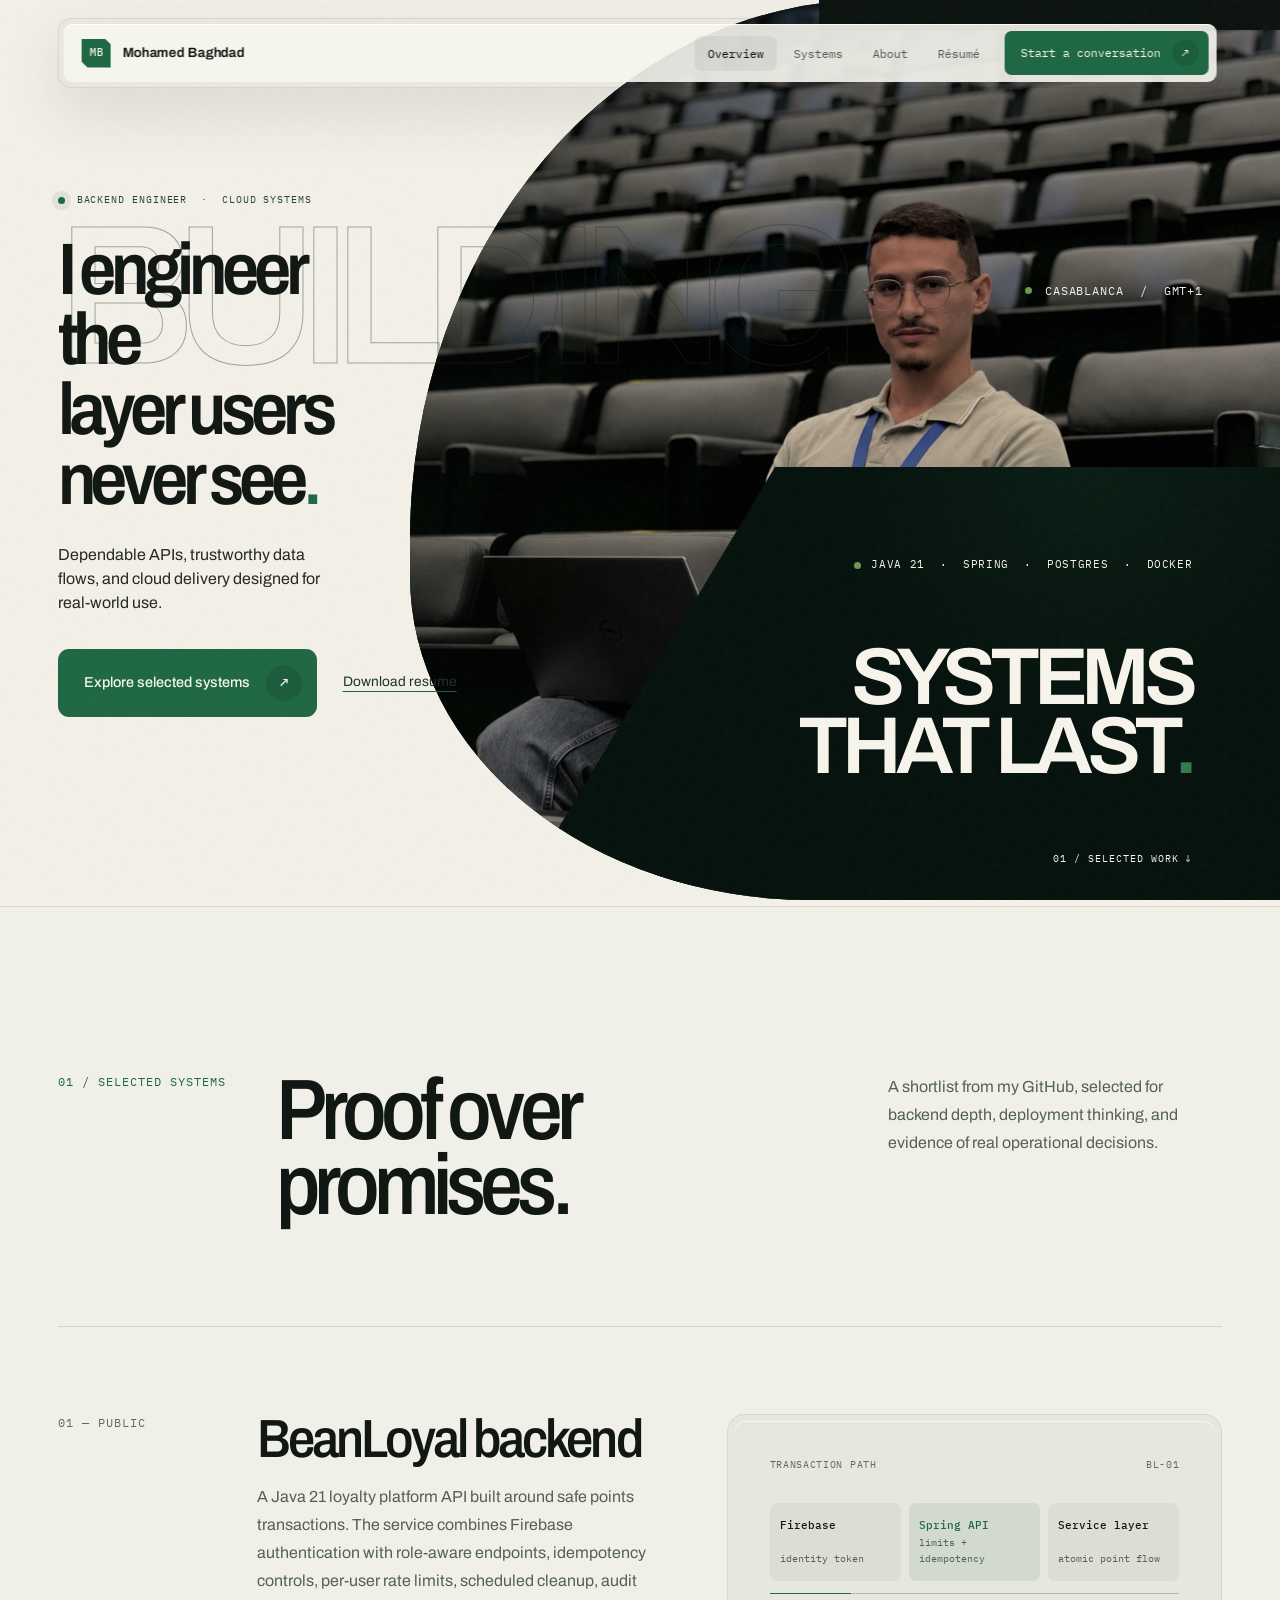
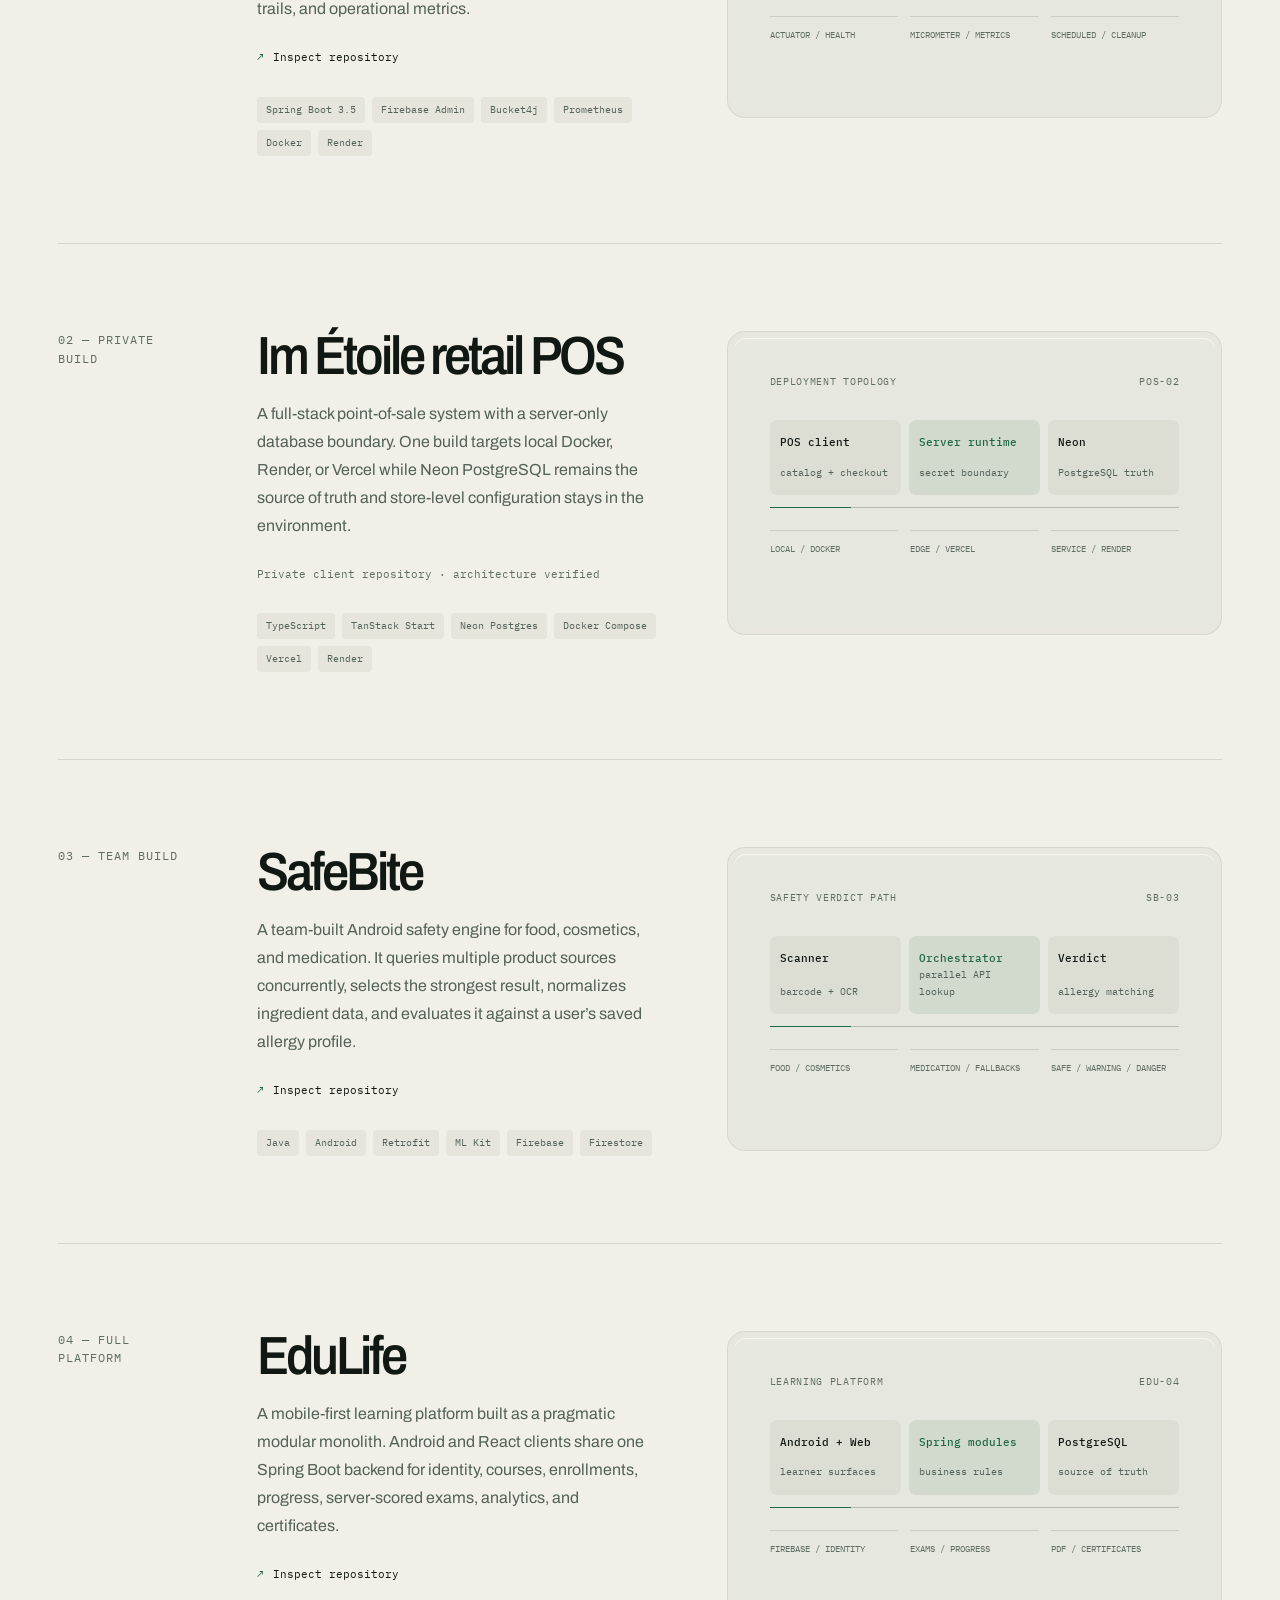
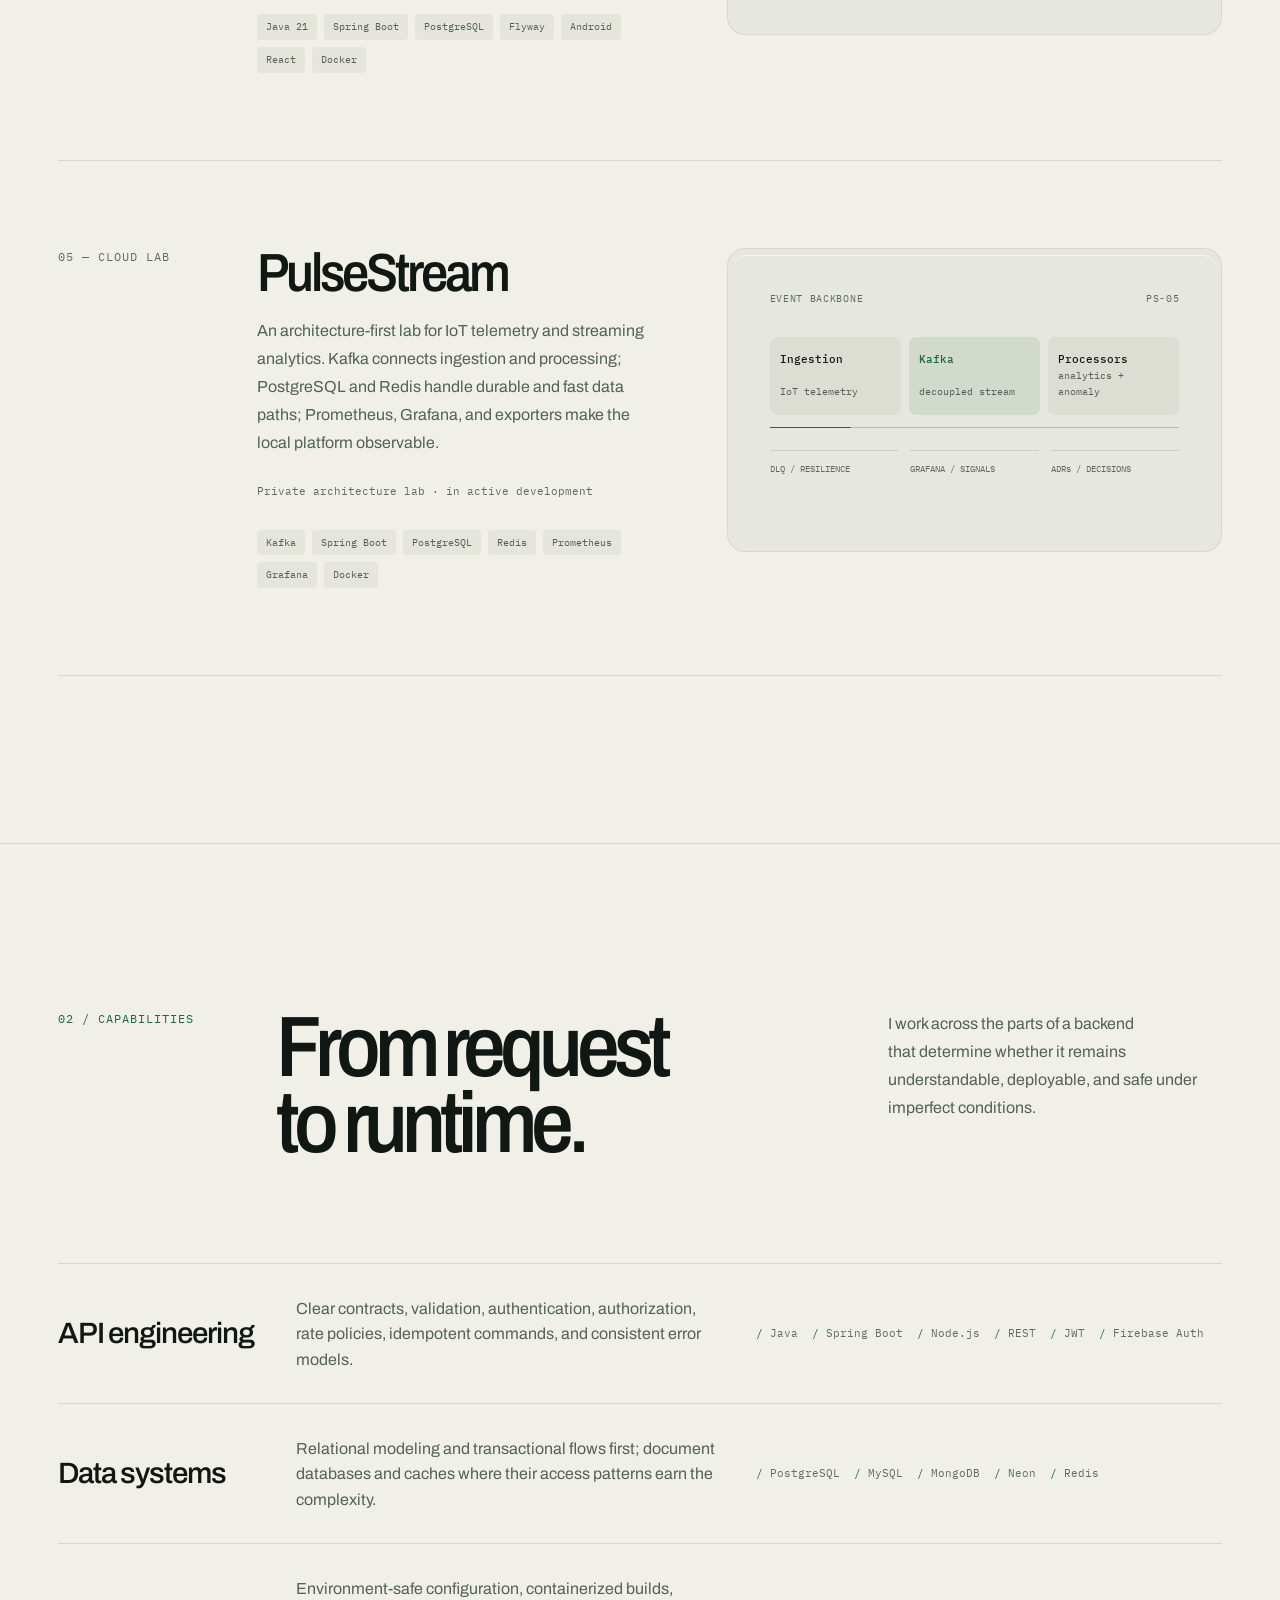
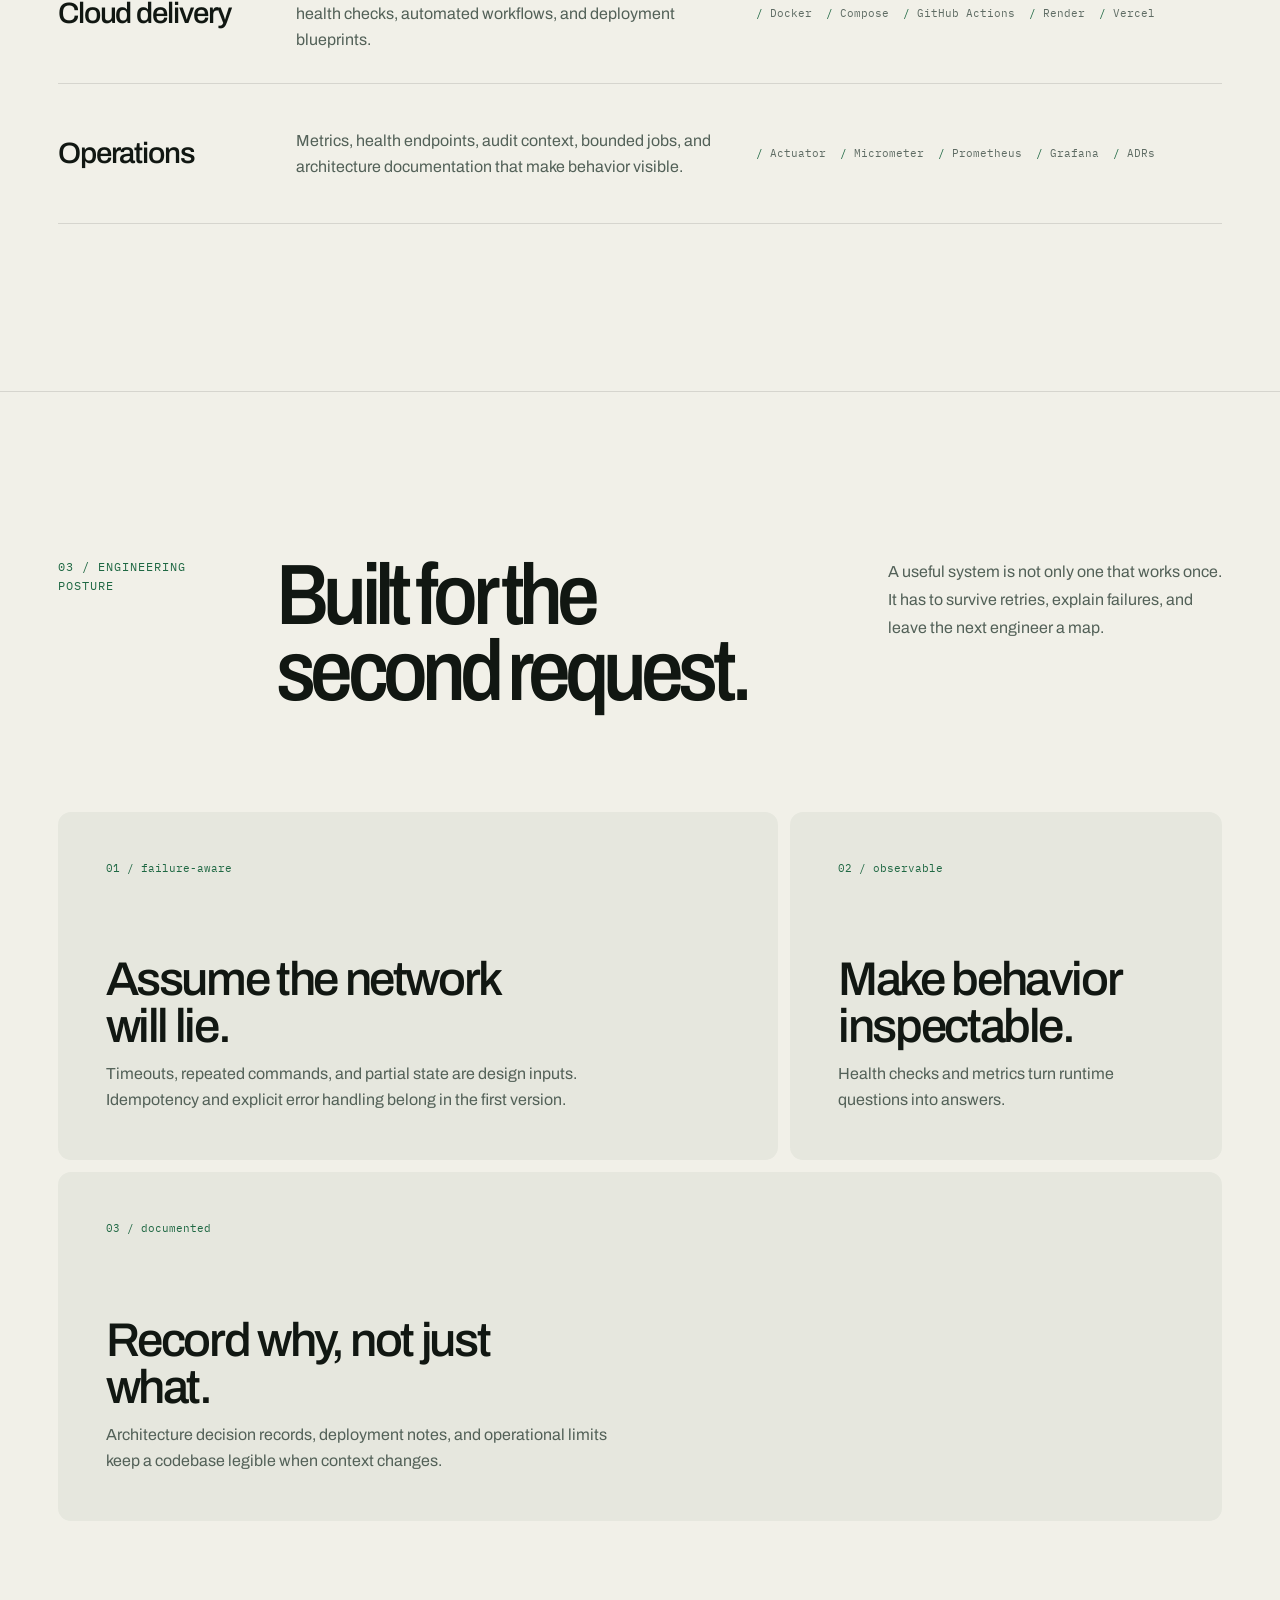
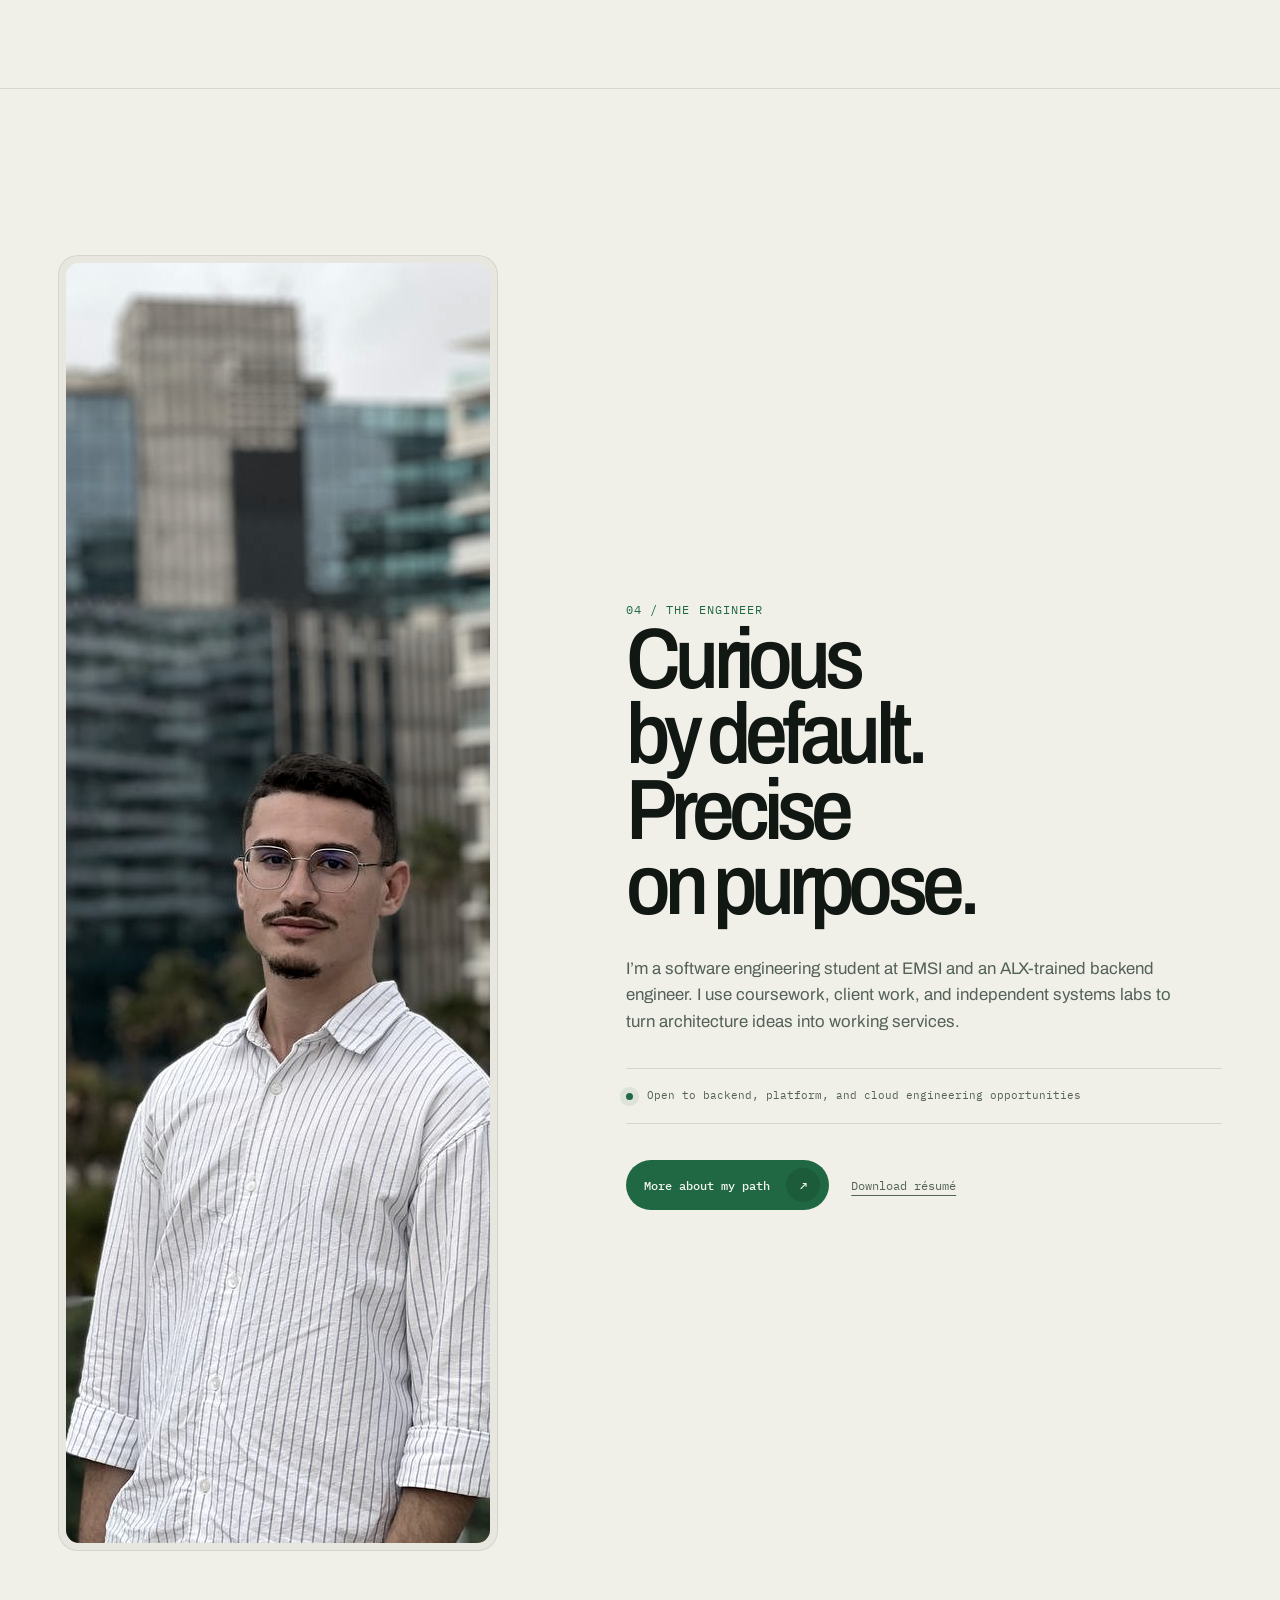
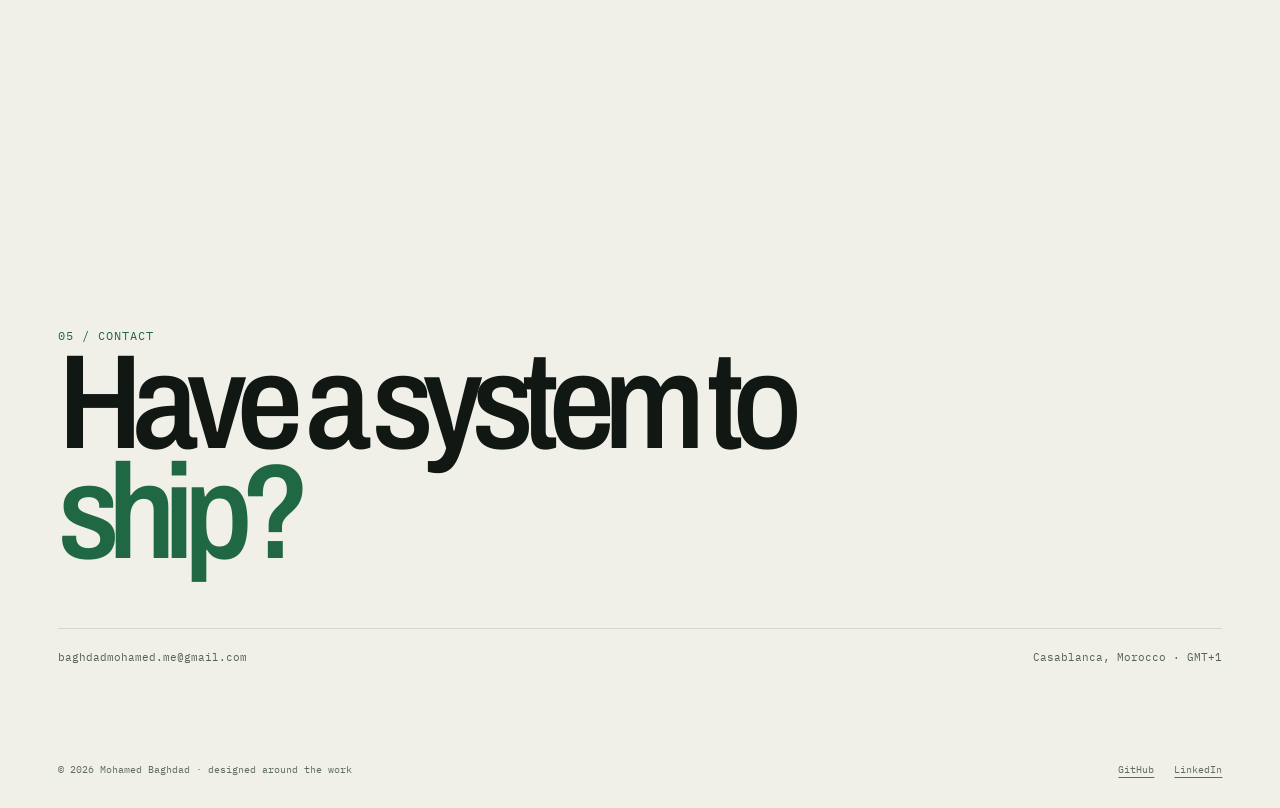
==== commit 4ef67144: "feat: enhance homepage hero section with editorial design and responsive layout" ====
--- a/index.html
+++ b/index.html
@@ -1,4 +1,4 @@
-<!doctype html>
+<!DOCTYPE html>
 <html lang="en">
 <head>
   <meta charset="utf-8">
@@ -48,7 +48,32 @@
   </nav>
 
   <main class="page-main" id="main">
-    <section class="hero">
+    <section class="hero hero-editorial" aria-labelledby="hero-title">
+      <div class="hero-photo-panel">
+        <img src="assets/hero-mohamed-auditorium.png" alt="Mohamed Baghdad working on a laptop in an auditorium" width="1080" height="1440">
+      <div class="hero-image-meta"><span class="live-dot"></span> Casablanca&nbsp; / &nbsp;GMT+1</div>
+      <div class="hero-ribbon">
+        <p><span class="live-dot"></span> Java 21&nbsp; · &nbsp;Spring&nbsp; · &nbsp;Postgres&nbsp; · &nbsp;Docker</p>
+        <strong>Systems<br>that last<span>.</span></strong>
+        <small>01 / selected work ↓</small>
+      </div>
+      </div>
+      <div class="hero-outline-word" aria-hidden="true">BUILDING</div>
+      <div class="container hero-editorial-inner">
+        <div class="hero-editorial-copy">
+          <div class="kicker reveal"><span class="live-dot"></span> Backend engineer&nbsp; · &nbsp;cloud systems</div>
+          <h1 id="hero-title" class="hero-title-lines"><span>I engineer the</span><span>layer users</span><span>never see<span class="signal">.</span></span></h1>
+          <p class="hero-copy reveal">Dependable APIs, trustworthy data flows, and cloud delivery designed for real-world use.</p>
+          <div class="hero-actions reveal">
+            <a class="button-primary" href="projects-mohamed-baghdad.html">Explore selected systems <span class="arrow-box">↗</span></a>
+            <a class="text-link" href="assets/French_BAGHDAD_Mohamed_CV.pdf" download>Download resume</a>
+          </div>
+        </div>
+        <div class="hero-availability reveal"><span class="live-dot"></span> Open to backend &amp; cloud opportunities</div>
+      </div>
+    </section>
+
+    <template>
       <div class="container">
         <div class="hero-grid">
           <div>
@@ -86,7 +111,7 @@
         </div>
         <div class="hero-foot reveal"><span>Java 21 / Spring Boot / PostgreSQL / Docker</span><span>Scroll to inspect selected work ↓</span></div>
       </div>
-    </section>
+    </template>
 
     <section class="section" id="systems">
       <div class="container">
--- a/assets/styles.css
+++ b/assets/styles.css
@@ -1031,6 +1031,183 @@
 }
 
 .reveal.visible { opacity: 1; transform: translateY(0); }
+
+/* Editorial hero */
+.hero-original { display: none; }
+
+.hero-editorial {
+  min-height: 100svh;
+  isolation: isolate;
+  overflow: hidden;
+  padding: clamp(150px, 15vw, 220px) 0 44px;
+  display: block;
+  background: #f3f0e8;
+}
+
+.hero-editorial::before {
+  position: absolute;
+  z-index: -1;
+  top: 0;
+  right: 0;
+  width: 36vw;
+  height: 30px;
+  content: '';
+  background: #0d1410;
+}
+
+.hero-photo-panel {
+  position: absolute;
+  z-index: -2;
+  top: 0;
+  right: 0;
+  width: min(68vw, 1090px);
+  height: 100%;
+  overflow: hidden;
+  border-top-left-radius: 53% 60%;
+  border-bottom-left-radius: 46% 36%;
+  background: #101713;
+}
+
+.hero-photo-panel::after {
+  position: absolute;
+  inset: 0;
+  content: '';
+  background: linear-gradient(90deg, rgba(8, 13, 10, 0.34), transparent 36%), linear-gradient(180deg, rgba(0, 0, 0, 0.12), transparent 26%);
+}
+
+.hero-photo-panel img {
+  width: 100%;
+  height: 100%;
+  object-fit: cover;
+  object-position: 57% 58%;
+  filter: saturate(0.7) contrast(1.08) brightness(0.82);
+}
+
+.hero-editorial-inner {
+  min-height: calc(100svh - clamp(194px, 18vw, 264px));
+  display: flex;
+  flex-direction: column;
+  justify-content: center;
+}
+
+.hero-editorial-copy { position: relative; z-index: 2; width: min(35.5rem, 43vw); }
+
+.hero-editorial .kicker {
+  margin-bottom: 27px;
+  color: #244435;
+  font-size: clamp(0.64rem, 0.76vw, 0.77rem);
+}
+
+.hero-editorial h1 {
+  max-width: 8.8ch;
+  font-size: clamp(3.5rem, 5.7vw, 6.7rem);
+  font-weight: 610;
+  line-height: 0.96;
+  letter-spacing: -0.07em;
+}
+
+.hero-editorial .hero-copy {
+  max-width: 31ch;
+  margin-top: 27px;
+  color: #242824;
+  font-size: clamp(1rem, 1.15vw, 1.25rem);
+  line-height: 1.5;
+}
+
+.hero-editorial .hero-actions { margin-top: 34px; gap: 26px; }
+
+.hero-editorial .button-primary {
+  min-height: 68px;
+  padding: 10px 15px 10px 26px;
+  border-radius: 11px;
+  font-family: var(--sans);
+  font-size: 0.9rem;
+}
+
+.hero-editorial .button-primary .arrow-box { width: 36px; height: 36px; }
+
+.hero-editorial .text-link { color: #1c3326; font-family: var(--sans); font-size: 0.86rem; text-decoration-color: #1c6142; }
+
+.hero-outline-word {
+  position: absolute;
+  z-index: 0;
+  top: clamp(170px, 18vw, 250px);
+  left: 4.4vw;
+  color: transparent;
+  font-family: var(--sans);
+  font-size: clamp(7rem, 15.5vw, 18rem);
+  font-weight: 530;
+  line-height: 0.68;
+  letter-spacing: -0.105em;
+  -webkit-text-stroke: 1px rgba(29, 50, 37, 0.4);
+  pointer-events: none;
+}
+
+.hero-image-meta {
+  position: absolute;
+  z-index: 1;
+  top: clamp(210px, 22vw, 290px);
+  right: clamp(34px, 6vw, 110px);
+  display: flex;
+  align-items: center;
+  gap: 13px;
+  color: #f3f0e8;
+  font-family: var(--mono);
+  font-size: clamp(0.66rem, 0.9vw, 0.92rem);
+  letter-spacing: 0.08em;
+  text-transform: uppercase;
+}
+
+.hero-image-meta .live-dot,
+.hero-ribbon .live-dot { background: #6c9a4a; box-shadow: none; animation: none; }
+
+.hero-ribbon {
+  position: absolute;
+  z-index: 2;
+  right: -2px;
+  bottom: -2px;
+  width: min(60vw, 910px);
+  height: clamp(285px, 34vw, 500px);
+  padding: clamp(54px, 7vw, 115px) clamp(34px, 7vw, 105px) 36px clamp(105px, 14vw, 230px);
+  display: flex;
+  flex-direction: column;
+  align-items: flex-end;
+  justify-content: space-between;
+  overflow: hidden;
+  background: #06120d;
+  color: #f7f4ec;
+  clip-path: polygon(34% 0, 100% 0, 100% 100%, 0 100%);
+}
+
+.hero-ribbon::before {
+  position: absolute;
+  inset: 0;
+  content: '';
+  opacity: 0.33;
+  background: radial-gradient(circle at 75% 0, #123423, transparent 36%);
+}
+
+.hero-ribbon p,
+.hero-ribbon strong,
+.hero-ribbon small { position: relative; z-index: 1; margin: 0; }
+.hero-ribbon p { display: flex; align-items: center; gap: 10px; font-family: var(--mono); font-size: clamp(0.58rem, 0.84vw, 0.88rem); letter-spacing: 0.06em; text-transform: uppercase; white-space: nowrap; }
+.hero-ribbon strong { font-size: clamp(3rem, 6.3vw, 7.3rem); font-weight: 630; line-height: 0.86; letter-spacing: -0.075em; text-align: right; text-transform: uppercase; }
+.hero-ribbon strong span { color: #36794f; }
+.hero-ribbon small { font-family: var(--mono); font-size: clamp(0.58rem, 0.75vw, 0.76rem); letter-spacing: 0.1em; text-transform: uppercase; }
+
+.hero-availability {
+  position: relative;
+  z-index: 3;
+  margin-top: auto;
+  display: flex;
+  align-items: center;
+  gap: 13px;
+  color: #26382e;
+  font-family: var(--mono);
+  font-size: clamp(0.63rem, 0.78vw, 0.78rem);
+  letter-spacing: 0.075em;
+  text-transform: uppercase;
+}
 
 @media (max-width: 1050px) {
   .hero-grid { grid-template-columns: 1fr 0.72fr; gap: 50px; }
@@ -1103,3 +1280,155 @@
   }
   .reveal { opacity: 1; transform: none; }
 }
+
+@media (max-width: 1050px) {
+  .hero-editorial { padding-top: 144px; }
+  .hero-editorial-copy { width: min(31rem, 47vw); }
+  .hero-editorial h1 { font-size: clamp(3.6rem, 7.2vw, 5.8rem); }
+  .hero-ribbon { width: min(64vw, 720px); height: clamp(250px, 37vw, 370px); padding-left: clamp(70px, 12vw, 150px); }
+  .hero-image-meta { top: 205px; }
+}
+
+@media (max-width: 760px) {
+  .hero-editorial {
+    min-height: 100svh;
+    padding: 105px 0 26px;
+  }
+
+  .hero-editorial::before { display: none; }
+
+  .hero-photo-panel {
+    top: 0;
+    width: 100%;
+    height: 57%;
+    border-top-left-radius: 0;
+    border-bottom-left-radius: 58% 18%;
+  }
+
+  .hero-photo-panel img { object-position: 56% 51%; }
+
+  .hero-editorial-inner {
+    min-height: calc(100svh - 131px);
+    justify-content: flex-end;
+  }
+
+  .hero-editorial-copy { width: 100%; padding-top: 39vh; }
+  .hero-editorial .kicker { margin-bottom: 15px; font-size: 0.59rem; }
+  .hero-editorial h1 { max-width: 8.8ch; font-size: clamp(3rem, 13vw, 4.5rem); line-height: 0.91; }
+  .hero-editorial .hero-copy { margin-top: 18px; max-width: 28ch; font-size: 0.95rem; }
+  .hero-editorial .hero-actions { margin-top: 22px; gap: 17px; }
+  .hero-editorial .button-primary { min-height: 53px; padding: 7px 9px 7px 16px; font-size: 0.75rem; }
+  .hero-editorial .button-primary .arrow-box { width: 30px; height: 30px; }
+  .hero-editorial .text-link { font-size: 0.76rem; }
+
+  .hero-outline-word {
+    top: 115px;
+    left: 4vw;
+    font-size: 25vw;
+    line-height: 0.6;
+    -webkit-text-stroke-color: rgba(244, 242, 234, 0.68);
+  }
+
+  .hero-image-meta { top: 155px; right: 18px; font-size: 0.58rem; }
+  .hero-image-meta .live-dot { width: 6px; height: 6px; }
+
+  .hero-ribbon {
+    display: none;
+  }
+
+  .hero-availability { margin-top: 24px; font-size: 0.55rem; letter-spacing: 0.06em; }
+}
+
+/* Hero entrance choreography and intentional mobile composition. */
+.site-header { animation: hero-nav-enter 650ms var(--curve) both; }
+.hero-photo-panel { animation: hero-photo-enter 900ms var(--curve) both; }
+.hero-ribbon { animation: hero-ribbon-enter 720ms 260ms var(--curve) both; }
+.hero-image-meta { animation: hero-label-enter 560ms 600ms var(--curve) both; }
+
+.hero-title-lines > span {
+  display: block;
+  animation: hero-line-enter 680ms var(--curve) both;
+}
+
+.hero-title-lines > span:nth-child(2) { animation-delay: 95ms; }
+.hero-title-lines > span:nth-child(3) { animation-delay: 190ms; }
+
+@keyframes hero-nav-enter {
+  from { opacity: 0; transform: translate(-50%, -14px); }
+  to { opacity: 1; transform: translate(-50%, 0); }
+}
+
+@keyframes hero-photo-enter {
+  from { clip-path: inset(0 0 0 32%); }
+  to { clip-path: inset(0 0 0 0); }
+}
+
+@keyframes hero-ribbon-enter {
+  from { opacity: 0; transform: translate(6%, 8%); }
+  to { opacity: 1; transform: translate(0, 0); }
+}
+
+@keyframes hero-label-enter {
+  from { opacity: 0; transform: translateY(9px); }
+  to { opacity: 1; transform: translateY(0); }
+}
+
+@keyframes hero-line-enter {
+  from { opacity: 0; transform: translateY(28px); }
+  to { opacity: 1; transform: translateY(0); }
+}
+
+@media (max-width: 760px) {
+  .hero-editorial {
+    min-height: 0;
+    padding: 94px 0 0;
+    display: flex;
+    flex-direction: column;
+  }
+
+  .hero-editorial-inner {
+    order: 1;
+    min-height: 0;
+    padding-bottom: 30px;
+  }
+
+  .hero-editorial-copy { padding-top: 0; }
+  .hero-outline-word { display: none; }
+
+  .hero-photo-panel {
+    position: relative;
+    z-index: 1;
+    top: auto;
+    right: auto;
+    order: 2;
+    width: 100%;
+    height: min(138vw, 560px);
+    border-top-left-radius: 38% 9%;
+    border-bottom-left-radius: 0;
+  }
+
+  .hero-photo-panel img { object-position: 57% 55%; }
+  .hero-image-meta { top: 24px; right: 21px; }
+
+  .hero-ribbon {
+    display: flex;
+    width: 100%;
+    height: 150px;
+    padding: 25px 24px 18px 88px;
+    align-items: flex-end;
+    clip-path: polygon(26% 0, 100% 0, 100% 100%, 0 100%);
+  }
+
+  .hero-ribbon p { align-self: stretch; font-size: 0.54rem; white-space: normal; }
+  .hero-ribbon strong { font-size: clamp(2.35rem, 11vw, 3.2rem); }
+  .hero-ribbon small { font-size: 0.54rem; }
+  .hero-availability { margin-top: 25px; }
+}
+
+@media (prefers-reduced-motion: reduce) {
+  .site-header,
+  .hero-photo-panel,
+  .hero-ribbon,
+  .hero-image-meta,
+  .hero-title-lines > span { animation: none !important; }
+}
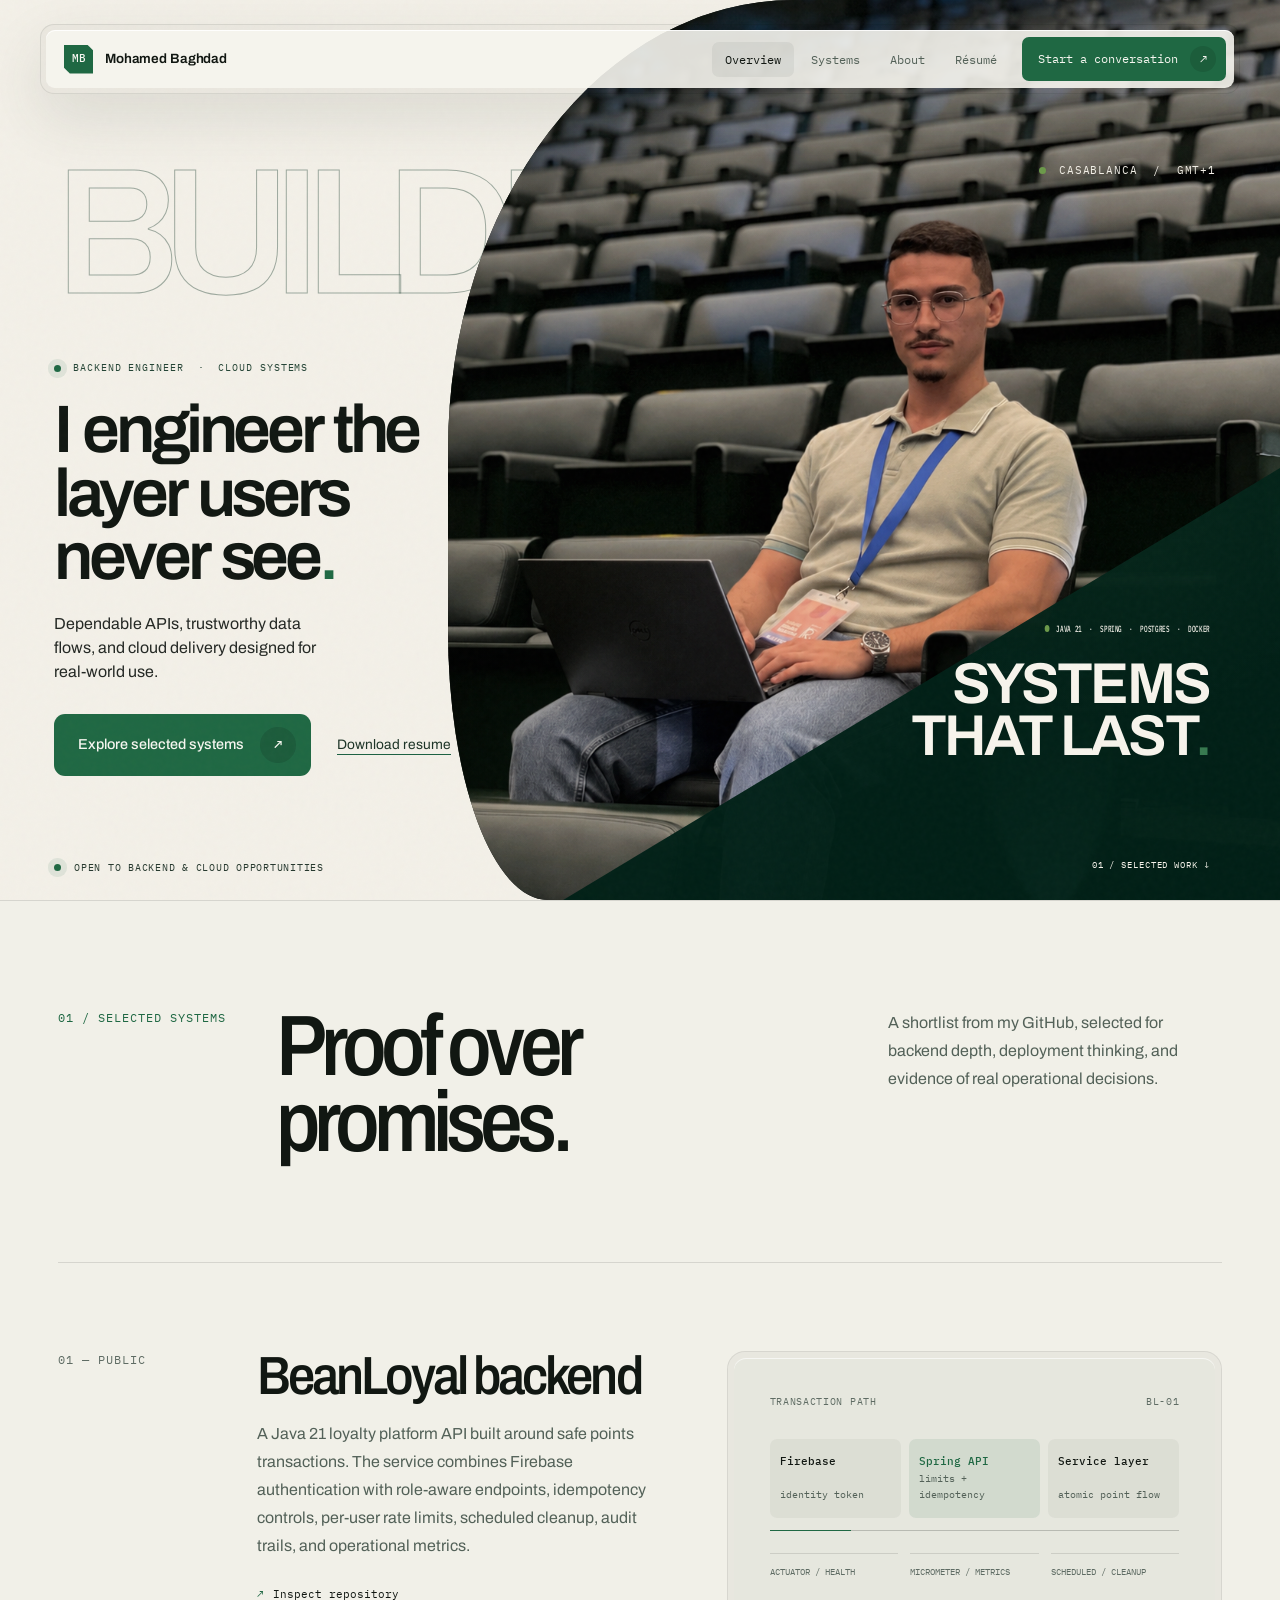
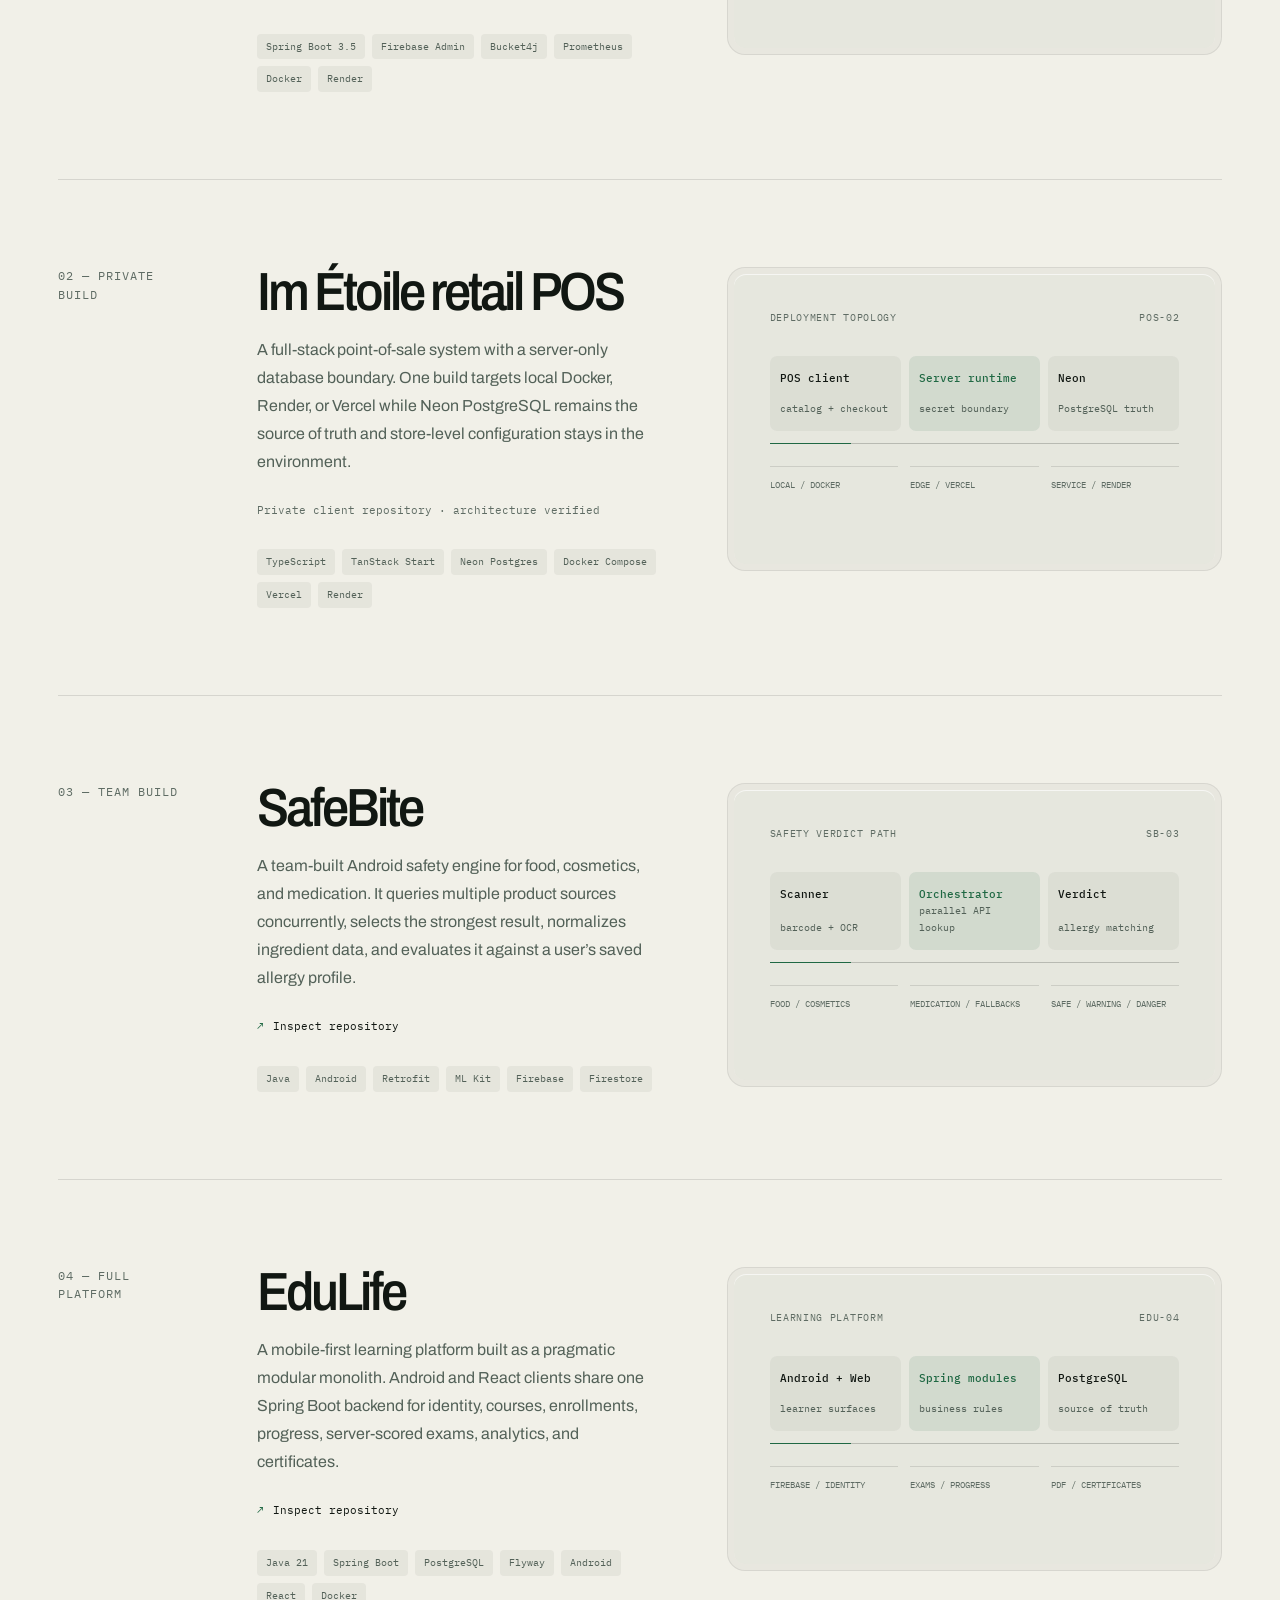
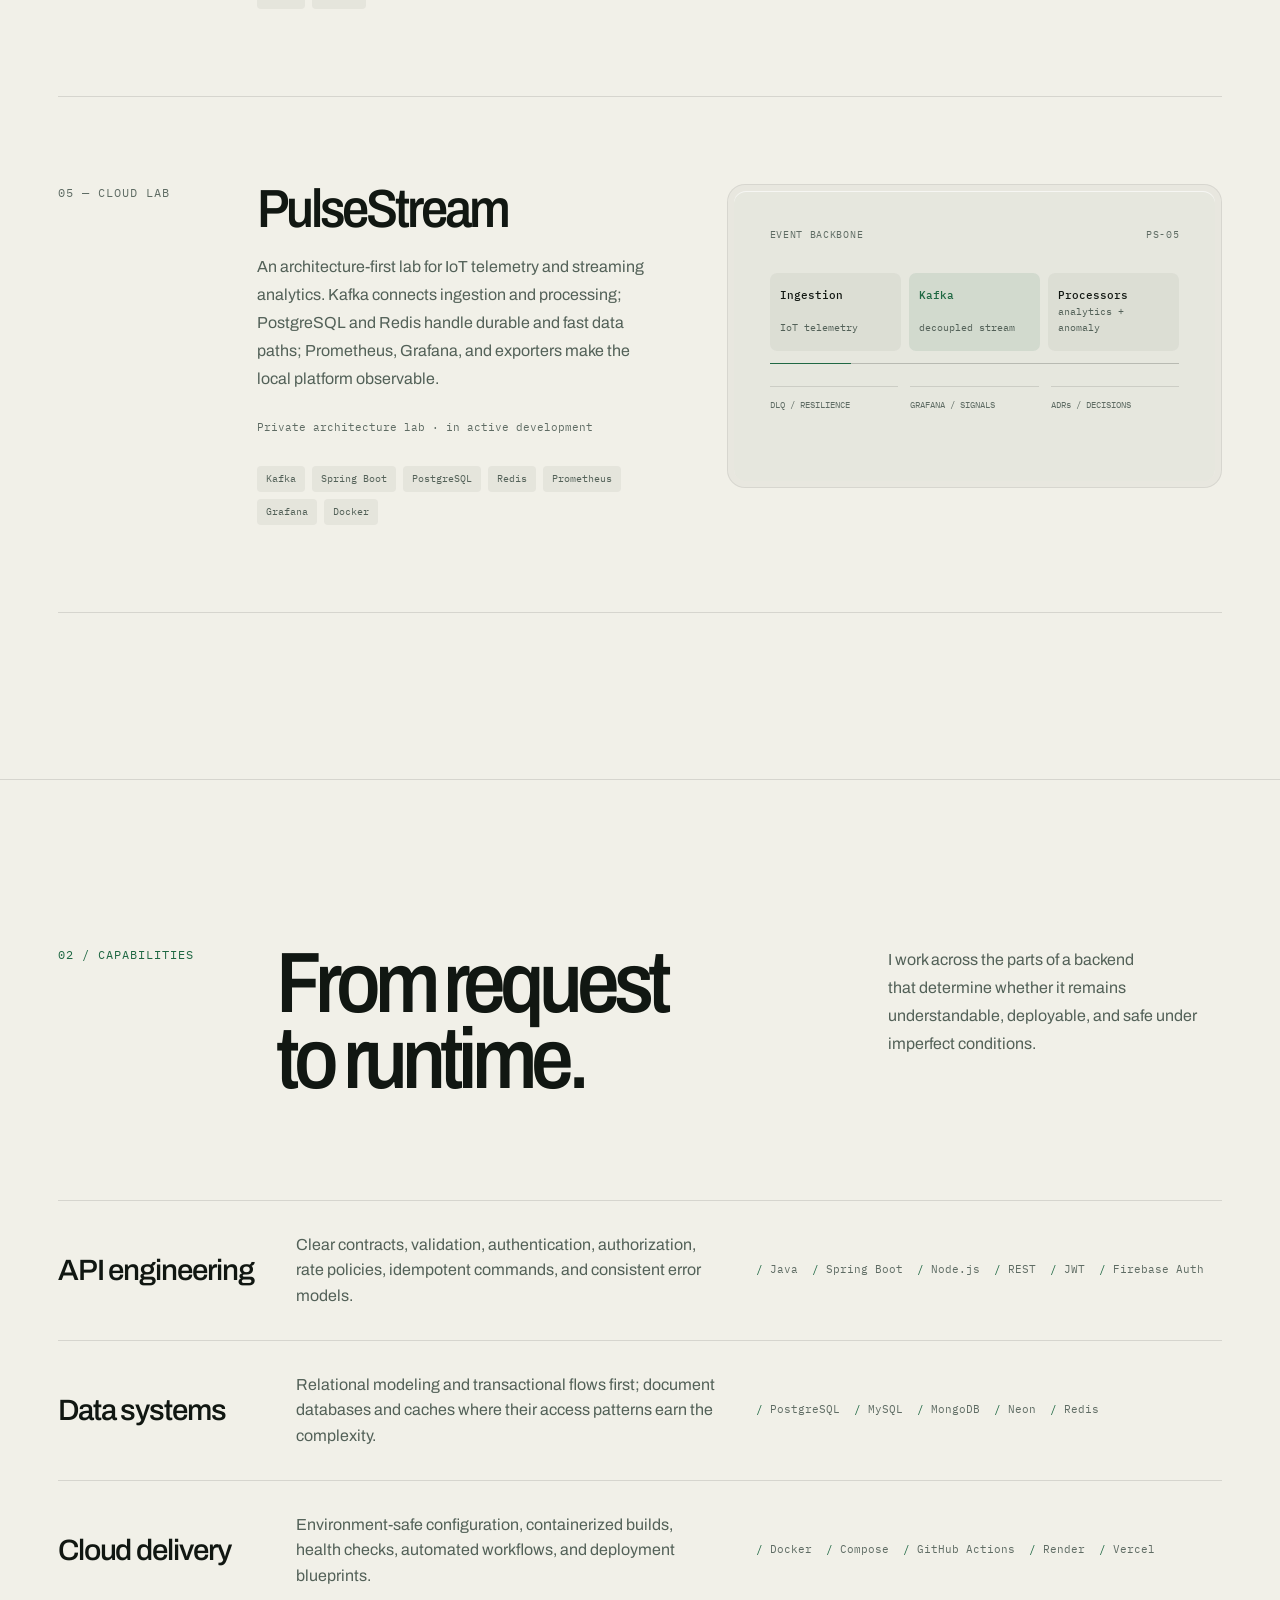
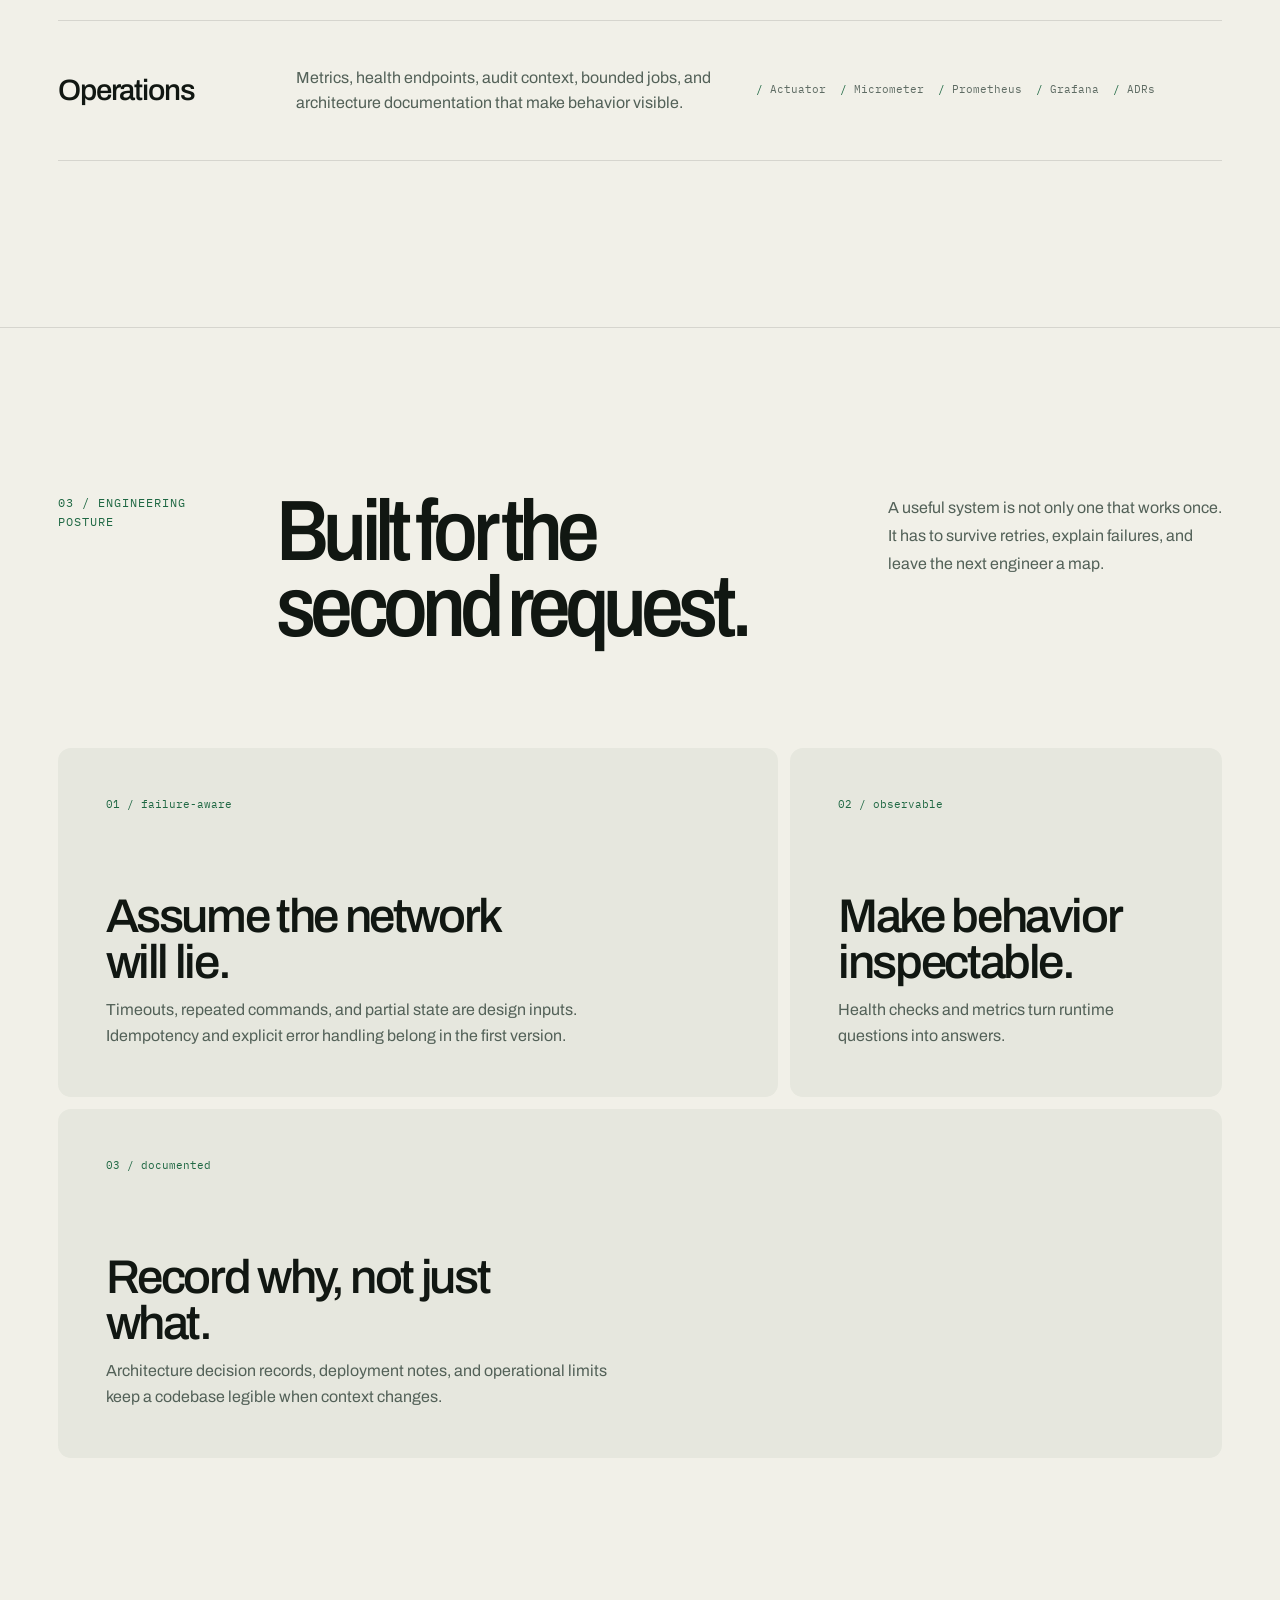
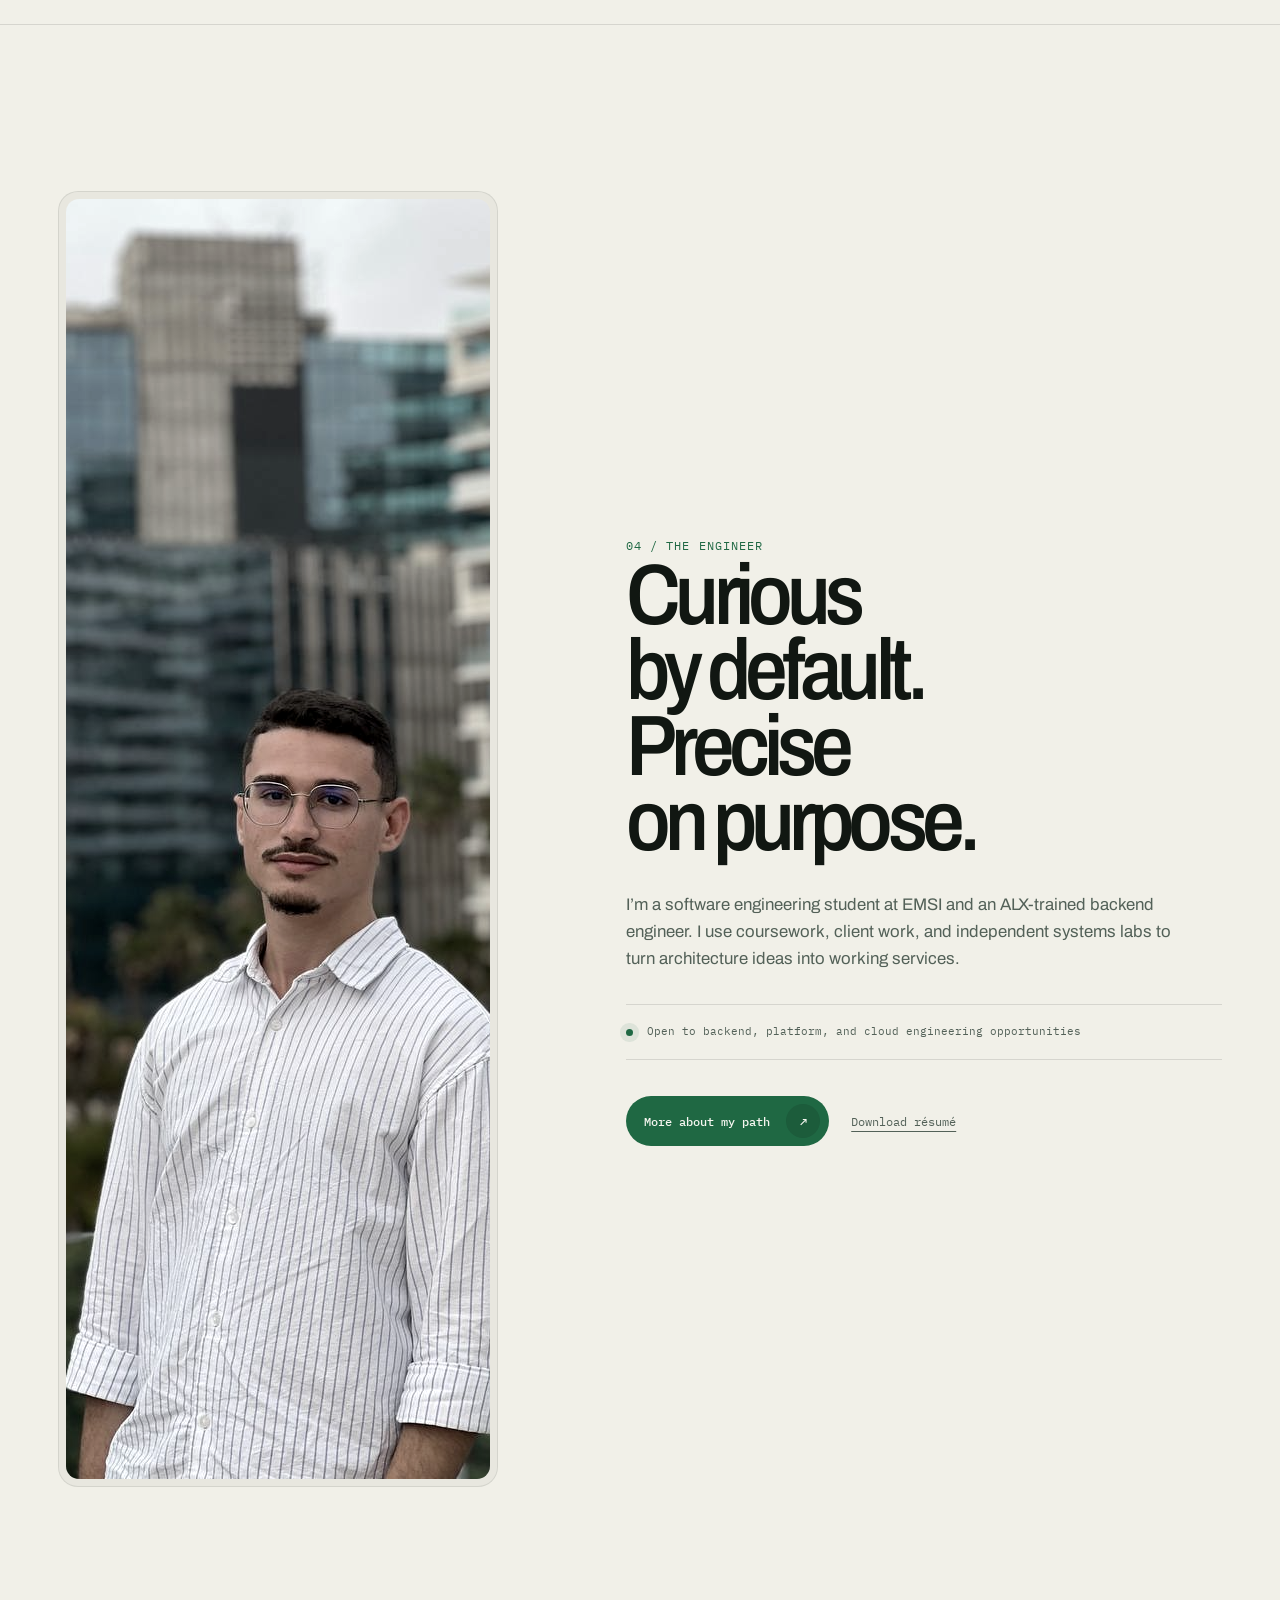
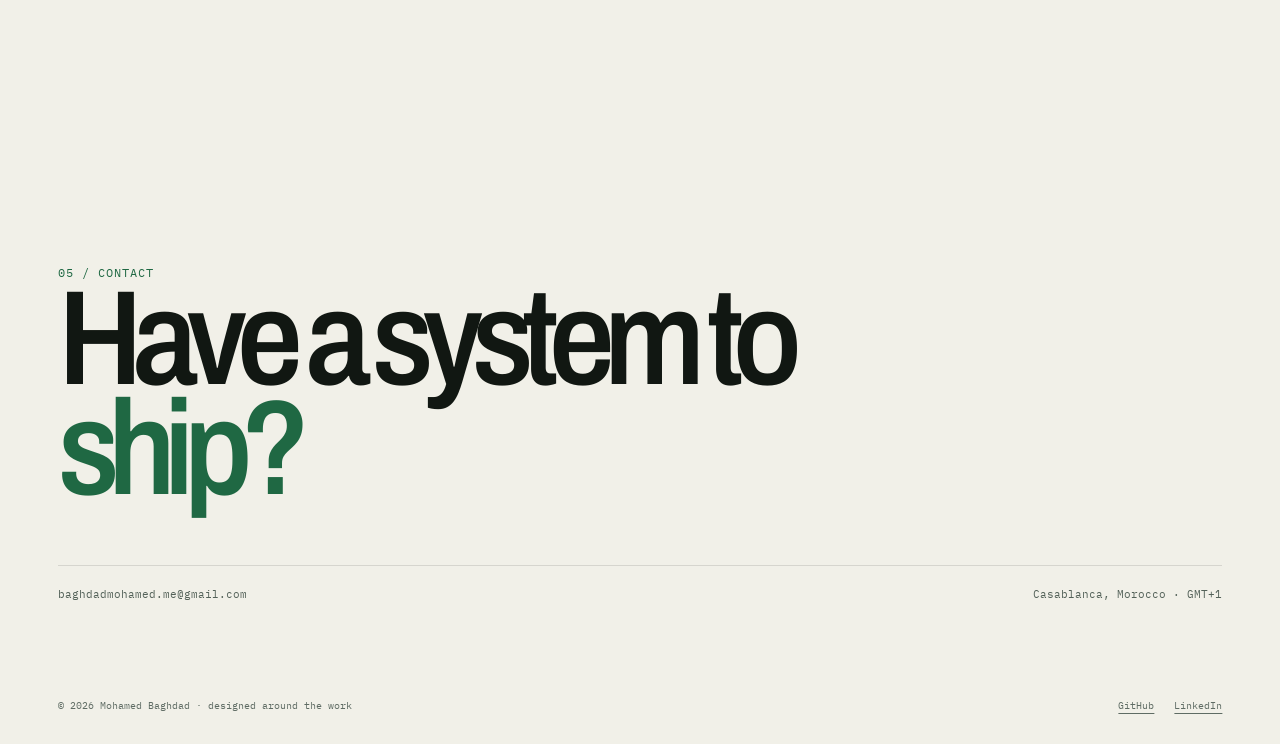
==== commit 1c439909: "feat: update hero section layout and enhance accessibility with semantic elements" ====
--- a/index.html
+++ b/index.html
@@ -51,18 +51,20 @@
     <section class="hero hero-editorial" aria-labelledby="hero-title">
       <div class="hero-photo-panel">
         <img src="assets/hero-mohamed-auditorium.png" alt="Mohamed Baghdad working on a laptop in an auditorium" width="1080" height="1440">
+      </div>
       <div class="hero-image-meta"><span class="live-dot"></span> Casablanca&nbsp; / &nbsp;GMT+1</div>
-      <div class="hero-ribbon">
+      <aside class="hero-systems-panel" aria-label="Technology focus and selected work">
+        <div class="hero-ribbon">
         <p><span class="live-dot"></span> Java 21&nbsp; · &nbsp;Spring&nbsp; · &nbsp;Postgres&nbsp; · &nbsp;Docker</p>
         <strong>Systems<br>that last<span>.</span></strong>
         <small>01 / selected work ↓</small>
-      </div>
-      </div>
-      <div class="hero-outline-word" aria-hidden="true">BUILDING</div>
+        </div>
+      </aside>
+      <div class="hero-building-word" aria-hidden="true">BUILDING</div>
       <div class="container hero-editorial-inner">
         <div class="hero-editorial-copy">
           <div class="kicker reveal"><span class="live-dot"></span> Backend engineer&nbsp; · &nbsp;cloud systems</div>
-          <h1 id="hero-title" class="hero-title-lines"><span>I engineer the</span><span>layer users</span><span>never see<span class="signal">.</span></span></h1>
+          <h1 id="hero-title" class="hero-title-lines"><span>I engineer the</span><span>layer users</span><span>never see<span class="signal" aria-hidden="true">.</span></span></h1>
           <p class="hero-copy reveal">Dependable APIs, trustworthy data flows, and cloud delivery designed for real-world use.</p>
           <div class="hero-actions reveal">
             <a class="button-primary" href="projects-mohamed-baghdad.html">Explore selected systems <span class="arrow-box">↗</span></a>
--- a/assets/styles.css
+++ b/assets/styles.css
@@ -90,9 +90,9 @@
 .site-header {
   position: fixed;
   z-index: var(--z-nav);
-  top: 18px;
+  top: 24px;
   left: 50%;
-  width: var(--container);
+  width: min(calc(100vw - 48px), 1200px);
   transform: translateX(-50%);
 }
 
@@ -496,6 +496,8 @@
   border-top: 1px solid var(--line);
 }
 
+#systems { padding-top: clamp(65px, 8.45vw, 124px); }
+
 .section-head {
   margin-bottom: clamp(56px, 8vw, 110px);
   display: grid;
@@ -1031,183 +1033,6 @@
 }
 
 .reveal.visible { opacity: 1; transform: translateY(0); }
-
-/* Editorial hero */
-.hero-original { display: none; }
-
-.hero-editorial {
-  min-height: 100svh;
-  isolation: isolate;
-  overflow: hidden;
-  padding: clamp(150px, 15vw, 220px) 0 44px;
-  display: block;
-  background: #f3f0e8;
-}
-
-.hero-editorial::before {
-  position: absolute;
-  z-index: -1;
-  top: 0;
-  right: 0;
-  width: 36vw;
-  height: 30px;
-  content: '';
-  background: #0d1410;
-}
-
-.hero-photo-panel {
-  position: absolute;
-  z-index: -2;
-  top: 0;
-  right: 0;
-  width: min(68vw, 1090px);
-  height: 100%;
-  overflow: hidden;
-  border-top-left-radius: 53% 60%;
-  border-bottom-left-radius: 46% 36%;
-  background: #101713;
-}
-
-.hero-photo-panel::after {
-  position: absolute;
-  inset: 0;
-  content: '';
-  background: linear-gradient(90deg, rgba(8, 13, 10, 0.34), transparent 36%), linear-gradient(180deg, rgba(0, 0, 0, 0.12), transparent 26%);
-}
-
-.hero-photo-panel img {
-  width: 100%;
-  height: 100%;
-  object-fit: cover;
-  object-position: 57% 58%;
-  filter: saturate(0.7) contrast(1.08) brightness(0.82);
-}
-
-.hero-editorial-inner {
-  min-height: calc(100svh - clamp(194px, 18vw, 264px));
-  display: flex;
-  flex-direction: column;
-  justify-content: center;
-}
-
-.hero-editorial-copy { position: relative; z-index: 2; width: min(35.5rem, 43vw); }
-
-.hero-editorial .kicker {
-  margin-bottom: 27px;
-  color: #244435;
-  font-size: clamp(0.64rem, 0.76vw, 0.77rem);
-}
-
-.hero-editorial h1 {
-  max-width: 8.8ch;
-  font-size: clamp(3.5rem, 5.7vw, 6.7rem);
-  font-weight: 610;
-  line-height: 0.96;
-  letter-spacing: -0.07em;
-}
-
-.hero-editorial .hero-copy {
-  max-width: 31ch;
-  margin-top: 27px;
-  color: #242824;
-  font-size: clamp(1rem, 1.15vw, 1.25rem);
-  line-height: 1.5;
-}
-
-.hero-editorial .hero-actions { margin-top: 34px; gap: 26px; }
-
-.hero-editorial .button-primary {
-  min-height: 68px;
-  padding: 10px 15px 10px 26px;
-  border-radius: 11px;
-  font-family: var(--sans);
-  font-size: 0.9rem;
-}
-
-.hero-editorial .button-primary .arrow-box { width: 36px; height: 36px; }
-
-.hero-editorial .text-link { color: #1c3326; font-family: var(--sans); font-size: 0.86rem; text-decoration-color: #1c6142; }
-
-.hero-outline-word {
-  position: absolute;
-  z-index: 0;
-  top: clamp(170px, 18vw, 250px);
-  left: 4.4vw;
-  color: transparent;
-  font-family: var(--sans);
-  font-size: clamp(7rem, 15.5vw, 18rem);
-  font-weight: 530;
-  line-height: 0.68;
-  letter-spacing: -0.105em;
-  -webkit-text-stroke: 1px rgba(29, 50, 37, 0.4);
-  pointer-events: none;
-}
-
-.hero-image-meta {
-  position: absolute;
-  z-index: 1;
-  top: clamp(210px, 22vw, 290px);
-  right: clamp(34px, 6vw, 110px);
-  display: flex;
-  align-items: center;
-  gap: 13px;
-  color: #f3f0e8;
-  font-family: var(--mono);
-  font-size: clamp(0.66rem, 0.9vw, 0.92rem);
-  letter-spacing: 0.08em;
-  text-transform: uppercase;
-}
-
-.hero-image-meta .live-dot,
-.hero-ribbon .live-dot { background: #6c9a4a; box-shadow: none; animation: none; }
-
-.hero-ribbon {
-  position: absolute;
-  z-index: 2;
-  right: -2px;
-  bottom: -2px;
-  width: min(60vw, 910px);
-  height: clamp(285px, 34vw, 500px);
-  padding: clamp(54px, 7vw, 115px) clamp(34px, 7vw, 105px) 36px clamp(105px, 14vw, 230px);
-  display: flex;
-  flex-direction: column;
-  align-items: flex-end;
-  justify-content: space-between;
-  overflow: hidden;
-  background: #06120d;
-  color: #f7f4ec;
-  clip-path: polygon(34% 0, 100% 0, 100% 100%, 0 100%);
-}
-
-.hero-ribbon::before {
-  position: absolute;
-  inset: 0;
-  content: '';
-  opacity: 0.33;
-  background: radial-gradient(circle at 75% 0, #123423, transparent 36%);
-}
-
-.hero-ribbon p,
-.hero-ribbon strong,
-.hero-ribbon small { position: relative; z-index: 1; margin: 0; }
-.hero-ribbon p { display: flex; align-items: center; gap: 10px; font-family: var(--mono); font-size: clamp(0.58rem, 0.84vw, 0.88rem); letter-spacing: 0.06em; text-transform: uppercase; white-space: nowrap; }
-.hero-ribbon strong { font-size: clamp(3rem, 6.3vw, 7.3rem); font-weight: 630; line-height: 0.86; letter-spacing: -0.075em; text-align: right; text-transform: uppercase; }
-.hero-ribbon strong span { color: #36794f; }
-.hero-ribbon small { font-family: var(--mono); font-size: clamp(0.58rem, 0.75vw, 0.76rem); letter-spacing: 0.1em; text-transform: uppercase; }
-
-.hero-availability {
-  position: relative;
-  z-index: 3;
-  margin-top: auto;
-  display: flex;
-  align-items: center;
-  gap: 13px;
-  color: #26382e;
-  font-family: var(--mono);
-  font-size: clamp(0.63rem, 0.78vw, 0.78rem);
-  letter-spacing: 0.075em;
-  text-transform: uppercase;
-}
 
 @media (max-width: 1050px) {
   .hero-grid { grid-template-columns: 1fr 0.72fr; gap: 50px; }
@@ -1281,154 +1106,326 @@
   .reveal { opacity: 1; transform: none; }
 }
 
-@media (max-width: 1050px) {
-  .hero-editorial { padding-top: 144px; }
-  .hero-editorial-copy { width: min(31rem, 47vw); }
-  .hero-editorial h1 { font-size: clamp(3.6rem, 7.2vw, 5.8rem); }
-  .hero-ribbon { width: min(64vw, 720px); height: clamp(250px, 37vw, 370px); padding-left: clamp(70px, 12vw, 150px); }
-  .hero-image-meta { top: 205px; }
-}
-
-@media (max-width: 760px) {
+/* Editorial hero */
+.hero-original { display: none; }
+
+.hero-editorial {
+  position: relative;
+  min-height: max(760px, 100svh);
+  isolation: isolate;
+  overflow: clip;
+  padding: 0;
+  background: #f3f0e8;
+}
+
+.hero-photo-panel {
+  position: absolute;
+  z-index: 1;
+  inset: 0 0 0 35%;
+  overflow: hidden;
+  border-top-left-radius: 41.5% 50%;
+  border-bottom-left-radius: 12% 30%;
+  background: #101713;
+  animation: hero-photo-enter 680ms var(--curve) both;
+}
+
+.hero-photo-panel::after {
+  position: absolute;
+  inset: 0;
+  content: '';
+  pointer-events: none;
+  background: linear-gradient(90deg, rgba(8, 13, 10, 0.2), transparent 34%), linear-gradient(180deg, rgba(0, 0, 0, 0.07), transparent 28%);
+}
+
+.hero-photo-panel img {
+  width: 100%;
+  height: 100%;
+  object-fit: cover;
+  object-position: 58% 56%;
+  filter: saturate(0.92) contrast(1.03) brightness(0.96);
+}
+
+.hero-building-word {
+  position: absolute;
+  z-index: 0;
+  top: clamp(155px, 18vh, 205px);
+  left: max(4vw, 54px);
+  color: transparent;
+  font-family: var(--sans);
+  font-size: clamp(8rem, 14vw, 13.5rem);
+  font-weight: 530;
+  line-height: 0.8;
+  letter-spacing: -0.105em;
+  -webkit-text-stroke: 1px rgba(48, 78, 63, 0.44);
+  pointer-events: none;
+}
+
+.hero-editorial-inner {
+  position: static;
+  min-height: inherit;
+}
+
+.hero-editorial-copy {
+  position: absolute;
+  z-index: 4;
+  top: clamp(360px, 39vh, 420px);
+  left: max(4vw, 54px);
+  width: clamp(380px, 34vw, 470px);
+}
+
+.hero-editorial .kicker {
+  margin-bottom: 22px;
+  color: #244435;
+  font-size: clamp(0.64rem, 0.76vw, 0.77rem);
+}
+
+.hero-editorial .hero-title-lines {
+  max-width: 470px;
+  margin: 0;
+  font-size: clamp(3.75rem, 5.25vw, 5rem);
+  font-stretch: 100%;
+  font-weight: 610;
+  line-height: 0.94;
+  letter-spacing: -0.065em;
+}
+
+.hero-title-lines > span {
+  display: block;
+  white-space: nowrap;
+  word-spacing: 0.075em;
+  animation: hero-line-enter 560ms var(--curve) both;
+}
+
+.hero-title-lines > span:nth-child(2) { animation-delay: 70ms; }
+.hero-title-lines > span:nth-child(3) { animation-delay: 140ms; }
+
+.hero-editorial .hero-copy {
+  max-width: 31ch;
+  margin-top: 24px;
+  color: #242824;
+  font-size: clamp(1rem, 1.15vw, 1.25rem);
+  line-height: 1.5;
+}
+
+.hero-editorial .hero-actions { margin-top: 30px; gap: 26px; }
+
+.hero-editorial .button-primary {
+  min-height: 62px;
+  padding: 10px 15px 10px 24px;
+  border-radius: 11px;
+  font-family: var(--sans);
+  font-size: 0.9rem;
+}
+
+.hero-editorial .button-primary .arrow-box { width: 36px; height: 36px; }
+.hero-editorial .text-link { color: #1c3326; font-family: var(--sans); font-size: 0.86rem; text-decoration-color: #1c6142; }
+
+.hero-image-meta {
+  position: absolute;
+  z-index: 2;
+  top: clamp(136px, 18vh, 188px);
+  right: clamp(28px, 5vw, 88px);
+  display: flex;
+  align-items: center;
+  gap: 13px;
+  color: #f3f0e8;
+  font-family: var(--mono);
+  font-size: clamp(0.66rem, 0.82vw, 0.82rem);
+  letter-spacing: 0.08em;
+  text-transform: uppercase;
+  animation: hero-label-enter 500ms 140ms var(--curve) both;
+}
+
+.hero-image-meta .live-dot,
+.hero-ribbon .live-dot { background: #6c9a4a; box-shadow: none; animation: none; }
+
+.hero-systems-panel {
+  position: absolute;
+  z-index: 3;
+  inset: 52% 0 0 44%;
+  overflow: hidden;
+  background: rgba(2, 32, 23, 0.97);
+  clip-path: polygon(100% 0, 100% 100%, 0 100%);
+  animation: hero-wedge-enter 600ms 120ms var(--curve) both;
+}
+
+.hero-systems-panel::before {
+  position: absolute;
+  inset: 0;
+  content: '';
+  opacity: 0.35;
+  background: radial-gradient(circle at 78% 0, #123423, transparent 36%);
+}
+
+.hero-ribbon {
+  position: absolute;
+  z-index: 1;
+  inset: 0;
+  padding: clamp(34px, 4.5vw, 72px) clamp(38px, 5.5vw, 88px) 28px clamp(148px, 16vw, 260px);
+  display: flex;
+  flex-direction: column;
+  align-items: flex-end;
+  justify-content: space-between;
+  color: #f7f4ec;
+}
+
+.hero-ribbon p,
+.hero-ribbon strong,
+.hero-ribbon small { position: relative; z-index: 1; margin: 0; }
+.hero-ribbon p { display: flex; align-items: center; gap: 10px; margin-top: auto; margin-bottom: clamp(20px, 1.7vw, 26px); font-family: var(--mono); font-size: clamp(0.58rem, 0.74vw, 0.76rem); font-weight: 500; letter-spacing: 0.04em; text-transform: uppercase; white-space: nowrap; }
+.hero-ribbon strong { font-size: clamp(3.15rem, 4.5vw, 4.5rem); font-weight: 630; line-height: 0.9; letter-spacing: -0.045em; text-align: right; text-transform: uppercase; }
+.hero-ribbon strong span { color: #36794f; }
+.hero-ribbon small { margin-top: auto; font-family: var(--mono); font-size: clamp(0.56rem, 0.7vw, 0.72rem); letter-spacing: 0.1em; text-transform: uppercase; }
+
+.hero-availability {
+  position: absolute;
+  z-index: 4;
+  bottom: 24px;
+  left: max(4vw, 54px);
+  display: flex;
+  align-items: center;
+  gap: 13px;
+  color: #26382e;
+  font-family: var(--mono);
+  font-size: clamp(0.63rem, 0.78vw, 0.78rem);
+  letter-spacing: 0.075em;
+  text-transform: uppercase;
+}
+
+.site-header { animation: hero-nav-enter 500ms var(--curve) both; }
+.hero-editorial .reveal { opacity: 1; transform: none; transition: none; }
+
+@keyframes hero-nav-enter {
+  from { opacity: 0; transform: translate(-50%, -10px); }
+  to { opacity: 1; transform: translate(-50%, 0); }
+}
+
+@keyframes hero-photo-enter {
+  from { opacity: 1; transform: translateX(3%); clip-path: inset(0 0 0 5%); }
+  to { opacity: 1; transform: translateX(0); clip-path: inset(0 0 0 0); }
+}
+
+@keyframes hero-wedge-enter {
+  from { transform: translate(4%, 5%); }
+  to { transform: translate(0, 0); }
+}
+
+@keyframes hero-label-enter {
+  from { opacity: 0; transform: translateY(9px); }
+  to { opacity: 1; transform: translateY(0); }
+}
+
+@keyframes hero-line-enter {
+  from { opacity: 0; transform: translateY(20px); }
+  to { opacity: 1; transform: translateY(0); }
+}
+
+@media (min-width: 901px) {
+  .hero-ribbon p { transform: scaleX(0.68); transform-origin: right center; }
+}
+
+@media (min-width: 901px) and (max-width: 1100px) {
+  .hero-ribbon small { margin-top: 44px; }
+}
+
+@media (min-width: 901px) and (max-width: 960px) {
+  .hero-ribbon p { transform: scaleX(0.65); }
+}
+
+@media (min-width: 901px) and (max-height: 850px) {
+  .hero-editorial-copy { top: clamp(280px, 39vh, 310px); }
+  .hero-title-lines { font-size: clamp(3.5rem, 4.25vw, 3.8rem); }
+  .hero-title-lines > span {
+    width: 111.112%;
+    transform: scaleX(0.9);
+    animation-name: hero-line-enter-compact;
+  }
+  @keyframes hero-line-enter-compact {
+    from { opacity: 0; transform: translateY(18px) scaleX(0.9); }
+    to { opacity: 1; transform: translateY(0) scaleX(0.9); }
+  }
+}
+
+@media (max-width: 900px) {
   .hero-editorial {
-    min-height: 100svh;
-    padding: 105px 0 26px;
+    min-height: 0;
+    display: flex;
+    flex-direction: column;
+    overflow: hidden;
+    padding-top: 100px;
   }
 
-  .hero-editorial::before { display: none; }
+  .hero-editorial-inner { order: 1; min-height: 0; }
+
+  .hero-editorial-copy {
+    position: relative;
+    top: auto;
+    left: auto;
+    width: var(--container);
+    margin: 0 auto;
+    padding-bottom: 40px;
+  }
+
+  .hero-editorial .hero-title-lines { max-width: 470px; font-size: clamp(3.45rem, 9vw, 4.75rem); font-stretch: 75%; }
+  .hero-building-word { display: none; }
+  .hero-availability { position: relative; bottom: auto; left: auto; width: var(--container); margin: 0 auto 34px; order: 3; }
 
   .hero-photo-panel {
-    top: 0;
+    position: relative;
+    z-index: 0;
+    inset: auto;
+    order: 2;
     width: 100%;
-    height: 57%;
-    border-top-left-radius: 0;
-    border-bottom-left-radius: 58% 18%;
+    height: min(95vw, 600px);
+    border-radius: 26% 0 0 0;
+    animation: hero-photo-enter 600ms var(--curve) both;
   }
 
-  .hero-photo-panel img { object-position: 56% 51%; }
-
-  .hero-editorial-inner {
-    min-height: calc(100svh - 131px);
-    justify-content: flex-end;
+  .hero-photo-panel img { object-position: 58% 54%; }
+  .hero-image-meta { top: auto; right: 24px; bottom: min(95vw, 600px); transform: translateY(54px); }
+
+  .hero-systems-panel {
+    position: relative;
+    z-index: 1;
+    inset: auto;
+    order: 3;
+    width: 100%;
+    min-height: 250px;
+    clip-path: none;
+    animation: none;
   }
 
-  .hero-editorial-copy { width: 100%; padding-top: 39vh; }
+  .hero-ribbon { padding: 30px 32px 26px; }
+  .hero-ribbon p { align-self: stretch; margin-top: 0; white-space: normal; }
+  .hero-ribbon strong { font-size: clamp(2.9rem, 7.2vw, 4.05rem); }
+}
+
+@media (max-width: 560px) {
+  .hero-editorial { padding-top: 86px; }
+  .hero-editorial-copy { padding-bottom: 31px; }
   .hero-editorial .kicker { margin-bottom: 15px; font-size: 0.59rem; }
-  .hero-editorial h1 { max-width: 8.8ch; font-size: clamp(3rem, 13vw, 4.5rem); line-height: 0.91; }
+  .hero-editorial .hero-title-lines { max-width: 100%; font-size: clamp(3rem, 13vw, 4.1rem); line-height: 0.91; }
   .hero-editorial .hero-copy { margin-top: 18px; max-width: 28ch; font-size: 0.95rem; }
   .hero-editorial .hero-actions { margin-top: 22px; gap: 17px; }
   .hero-editorial .button-primary { min-height: 53px; padding: 7px 9px 7px 16px; font-size: 0.75rem; }
   .hero-editorial .button-primary .arrow-box { width: 30px; height: 30px; }
   .hero-editorial .text-link { font-size: 0.76rem; }
-
-  .hero-outline-word {
-    top: 115px;
-    left: 4vw;
-    font-size: 25vw;
-    line-height: 0.6;
-    -webkit-text-stroke-color: rgba(244, 242, 234, 0.68);
-  }
-
-  .hero-image-meta { top: 155px; right: 18px; font-size: 0.58rem; }
+  .hero-photo-panel { height: min(114vw, 500px); border-radius: 34% 0 0 0; }
+  .hero-photo-panel img { object-position: 58% 53%; }
+  .hero-image-meta { right: 18px; bottom: min(114vw, 500px); transform: translateY(43px); font-size: 0.56rem; }
   .hero-image-meta .live-dot { width: 6px; height: 6px; }
-
-  .hero-ribbon {
-    display: none;
-  }
-
-  .hero-availability { margin-top: 24px; font-size: 0.55rem; letter-spacing: 0.06em; }
-}
-
-/* Hero entrance choreography and intentional mobile composition. */
-.site-header { animation: hero-nav-enter 650ms var(--curve) both; }
-.hero-photo-panel { animation: hero-photo-enter 900ms var(--curve) both; }
-.hero-ribbon { animation: hero-ribbon-enter 720ms 260ms var(--curve) both; }
-.hero-image-meta { animation: hero-label-enter 560ms 600ms var(--curve) both; }
-
-.hero-title-lines > span {
-  display: block;
-  animation: hero-line-enter 680ms var(--curve) both;
-}
-
-.hero-title-lines > span:nth-child(2) { animation-delay: 95ms; }
-.hero-title-lines > span:nth-child(3) { animation-delay: 190ms; }
-
-@keyframes hero-nav-enter {
-  from { opacity: 0; transform: translate(-50%, -14px); }
-  to { opacity: 1; transform: translate(-50%, 0); }
-}
-
-@keyframes hero-photo-enter {
-  from { clip-path: inset(0 0 0 32%); }
-  to { clip-path: inset(0 0 0 0); }
-}
-
-@keyframes hero-ribbon-enter {
-  from { opacity: 0; transform: translate(6%, 8%); }
-  to { opacity: 1; transform: translate(0, 0); }
-}
-
-@keyframes hero-label-enter {
-  from { opacity: 0; transform: translateY(9px); }
-  to { opacity: 1; transform: translateY(0); }
-}
-
-@keyframes hero-line-enter {
-  from { opacity: 0; transform: translateY(28px); }
-  to { opacity: 1; transform: translateY(0); }
-}
-
-@media (max-width: 760px) {
-  .hero-editorial {
-    min-height: 0;
-    padding: 94px 0 0;
-    display: flex;
-    flex-direction: column;
-  }
-
-  .hero-editorial-inner {
-    order: 1;
-    min-height: 0;
-    padding-bottom: 30px;
-  }
-
-  .hero-editorial-copy { padding-top: 0; }
-  .hero-outline-word { display: none; }
-
-  .hero-photo-panel {
-    position: relative;
-    z-index: 1;
-    top: auto;
-    right: auto;
-    order: 2;
-    width: 100%;
-    height: min(138vw, 560px);
-    border-top-left-radius: 38% 9%;
-    border-bottom-left-radius: 0;
-  }
-
-  .hero-photo-panel img { object-position: 57% 55%; }
-  .hero-image-meta { top: 24px; right: 21px; }
-
-  .hero-ribbon {
-    display: flex;
-    width: 100%;
-    height: 150px;
-    padding: 25px 24px 18px 88px;
-    align-items: flex-end;
-    clip-path: polygon(26% 0, 100% 0, 100% 100%, 0 100%);
-  }
-
-  .hero-ribbon p { align-self: stretch; font-size: 0.54rem; white-space: normal; }
-  .hero-ribbon strong { font-size: clamp(2.35rem, 11vw, 3.2rem); }
-  .hero-ribbon small { font-size: 0.54rem; }
-  .hero-availability { margin-top: 25px; }
+  .hero-systems-panel { min-height: 220px; }
+  .hero-ribbon { padding: 24px 22px 20px; }
+  .hero-ribbon p { font-size: 0.53rem; }
+  .hero-ribbon strong { font-size: clamp(2.55rem, 10.8vw, 3.15rem); }
+  .hero-ribbon small { font-size: 0.53rem; }
+  .hero-availability { margin-bottom: 26px; font-size: 0.55rem; letter-spacing: 0.06em; }
 }
 
 @media (prefers-reduced-motion: reduce) {
   .site-header,
   .hero-photo-panel,
-  .hero-ribbon,
+  .hero-systems-panel,
   .hero-image-meta,
   .hero-title-lines > span { animation: none !important; }
 }
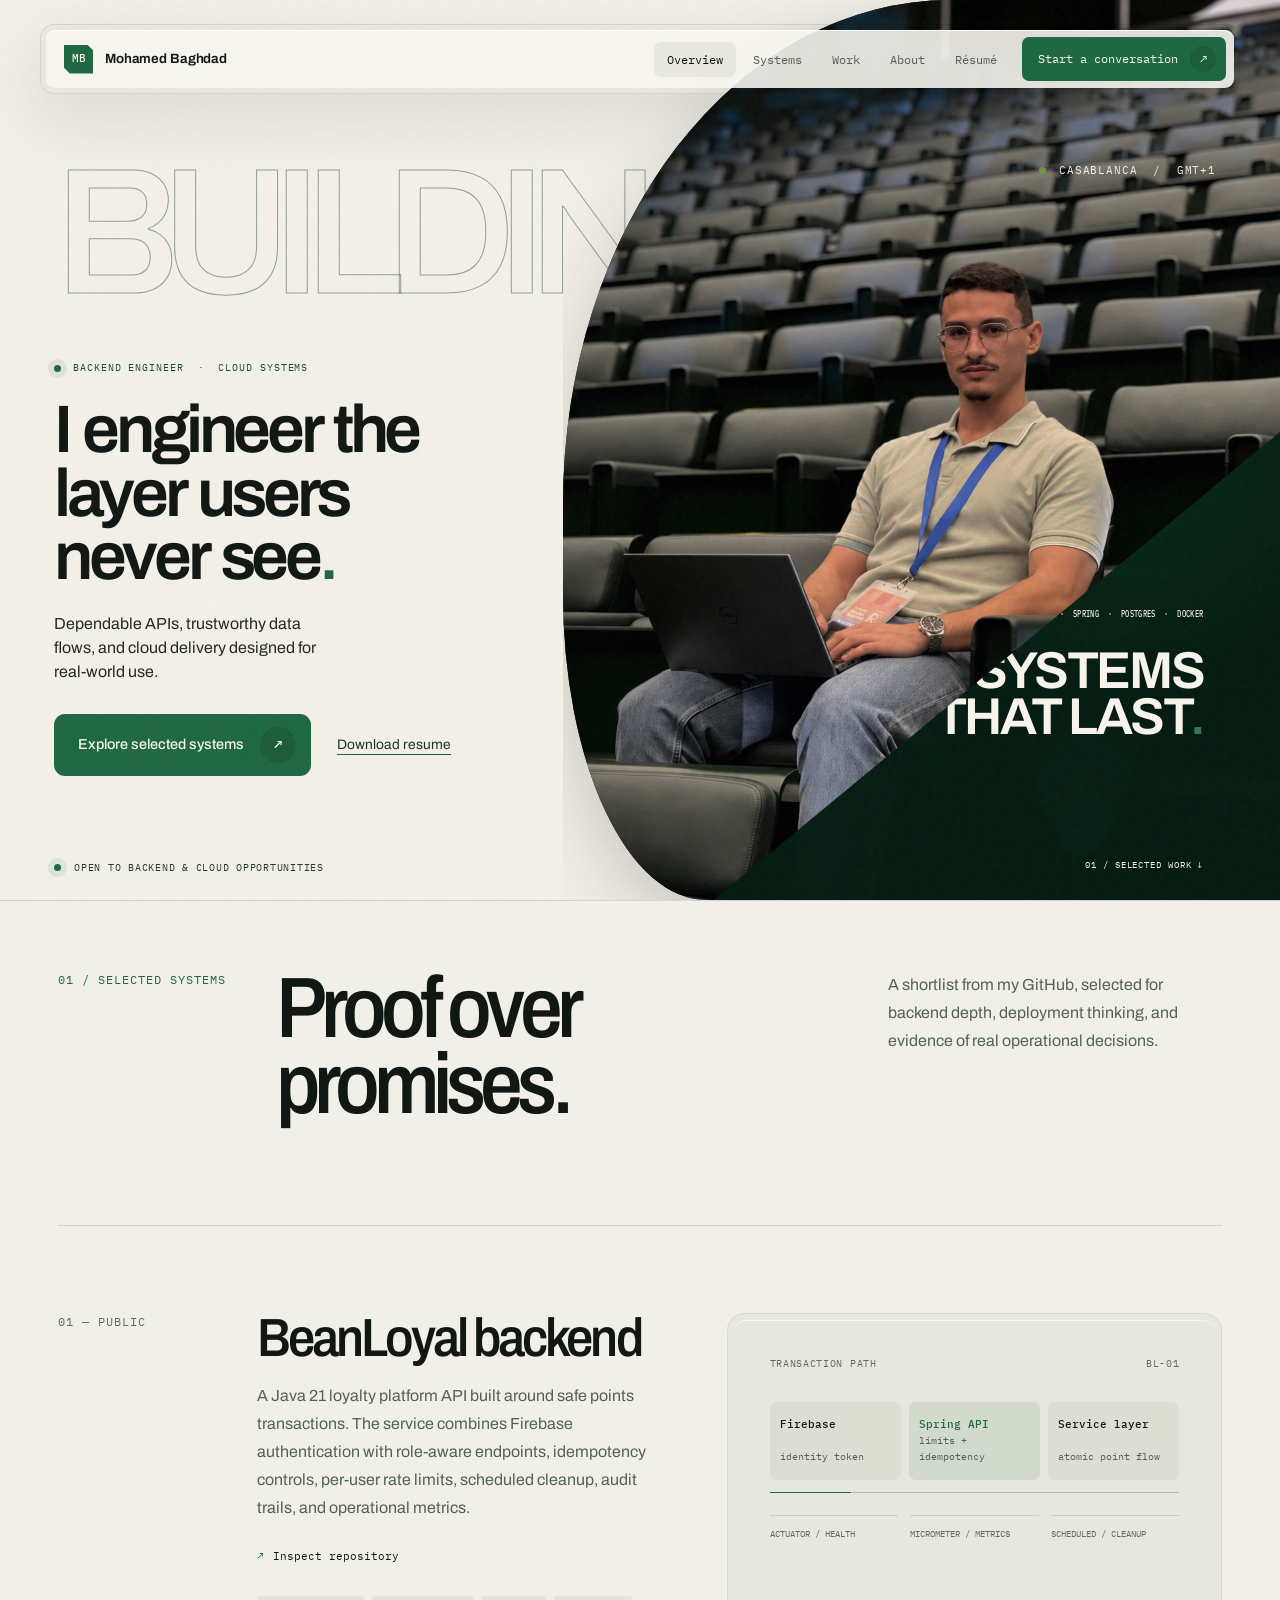
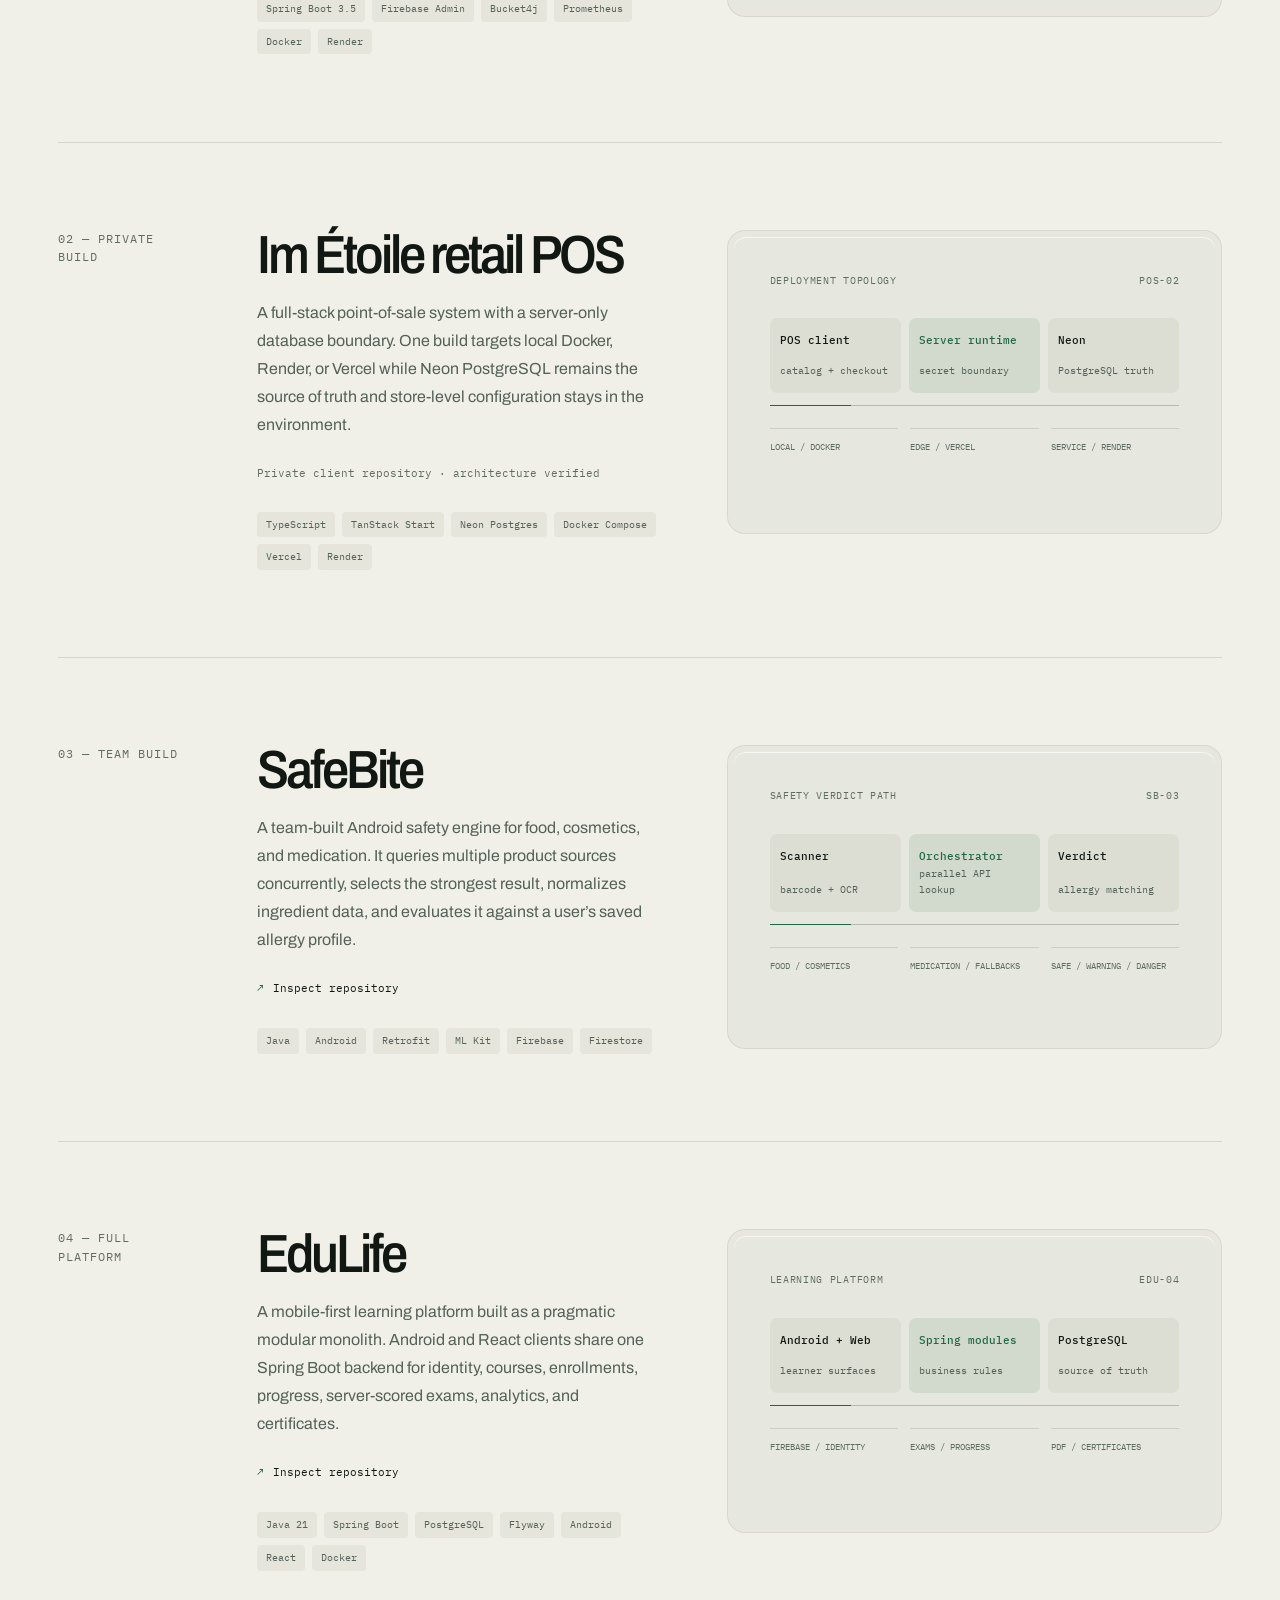
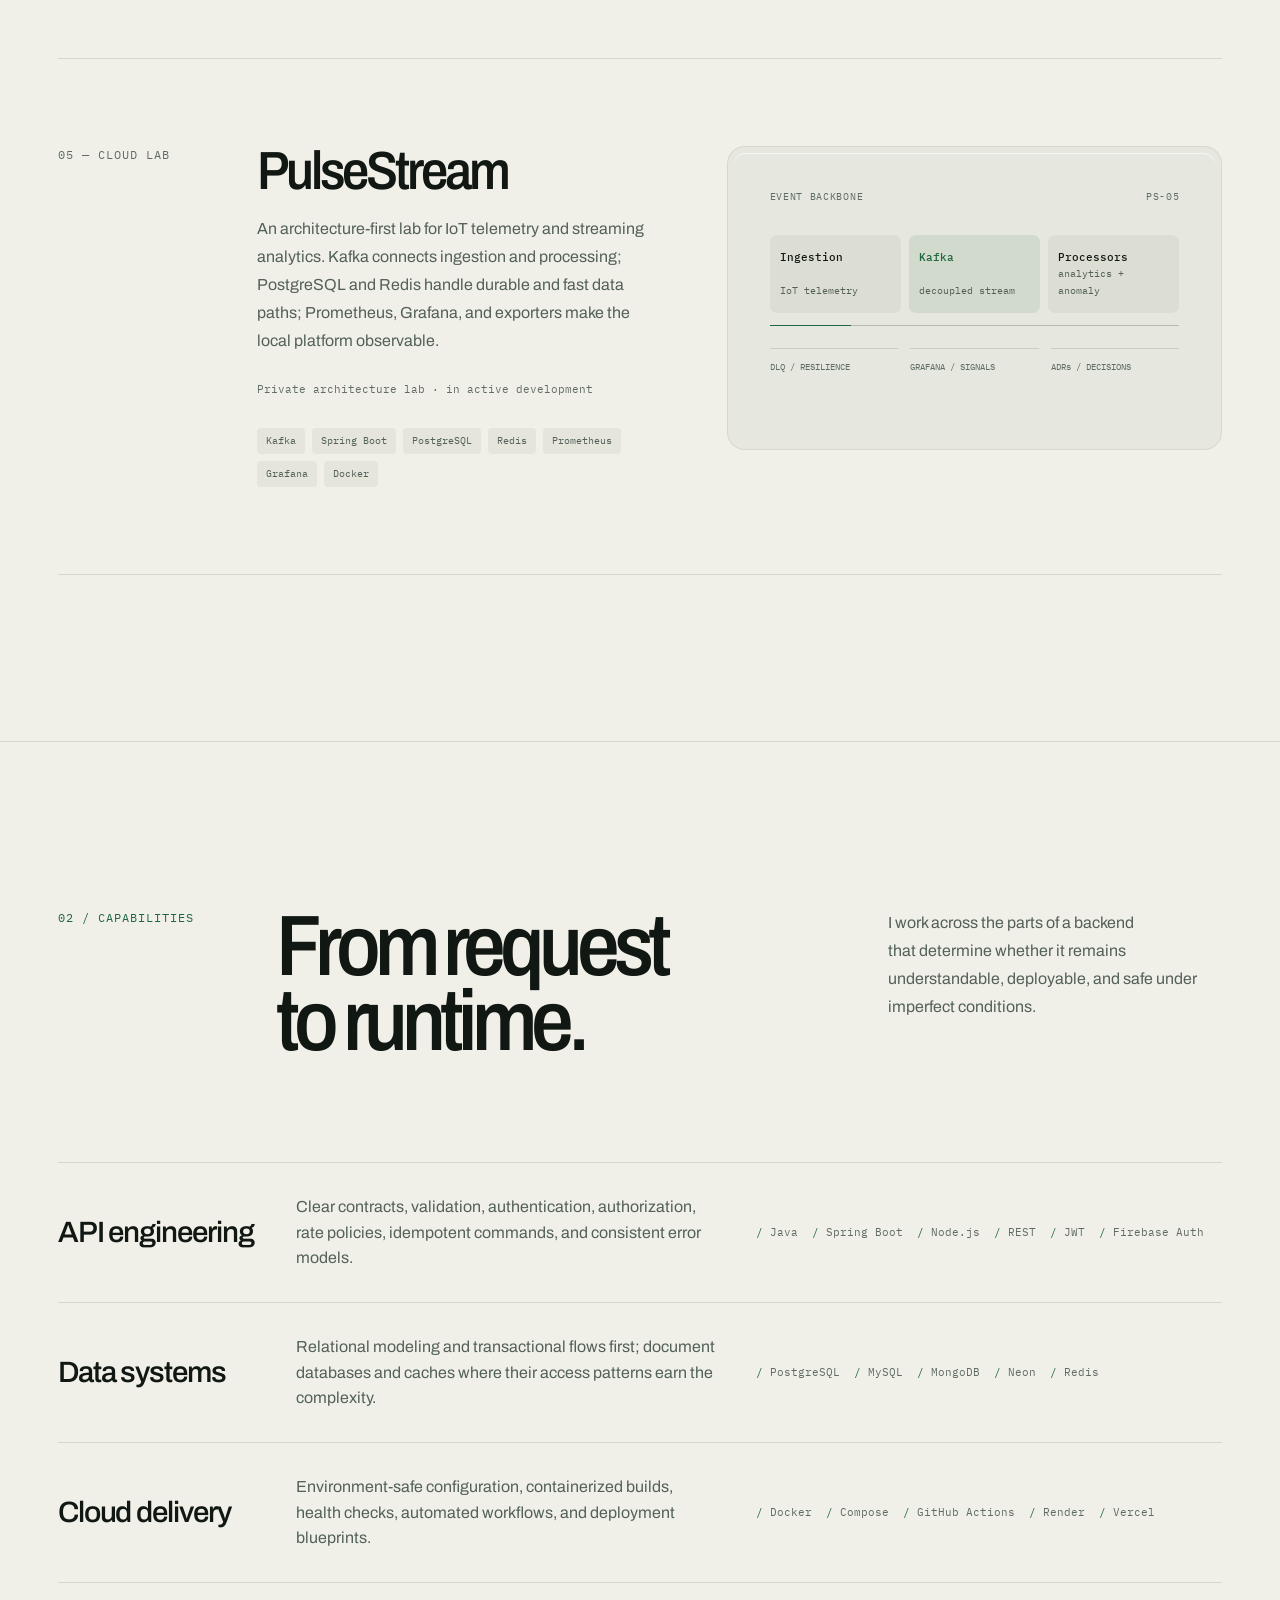
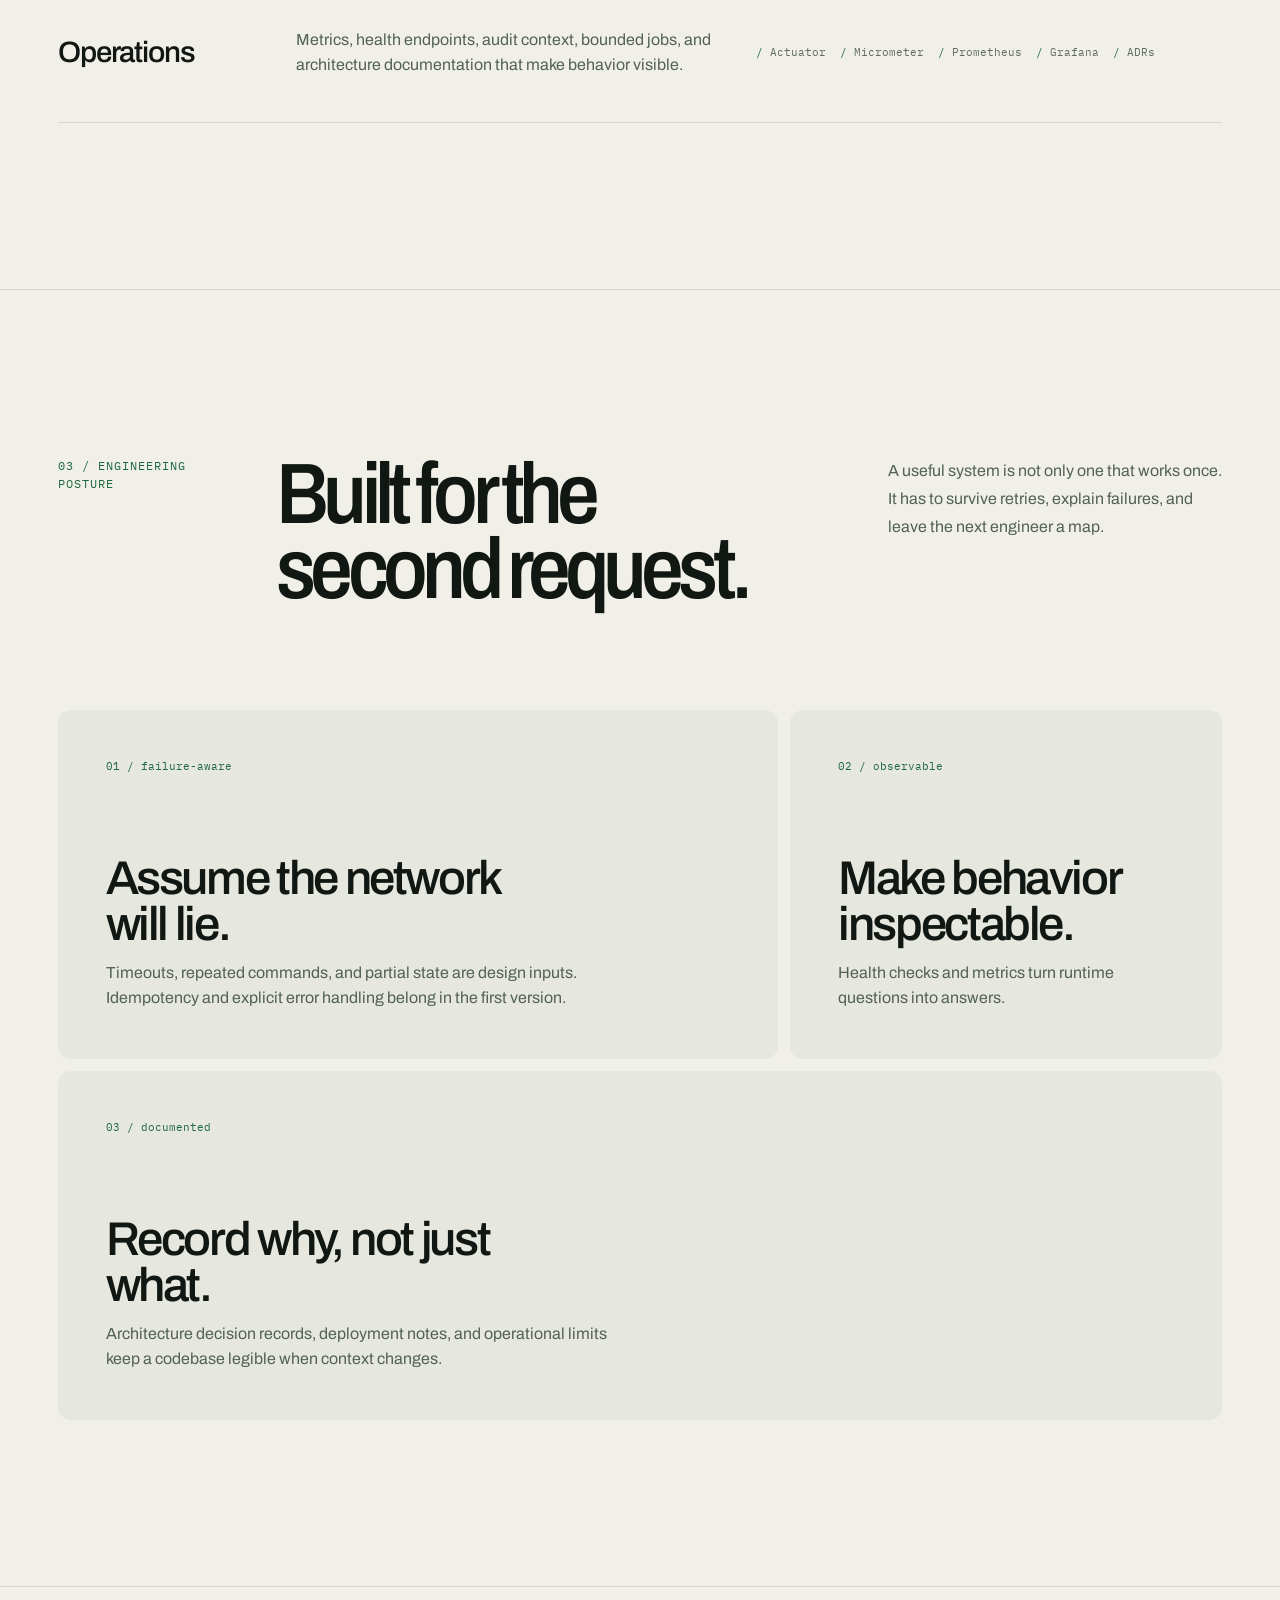
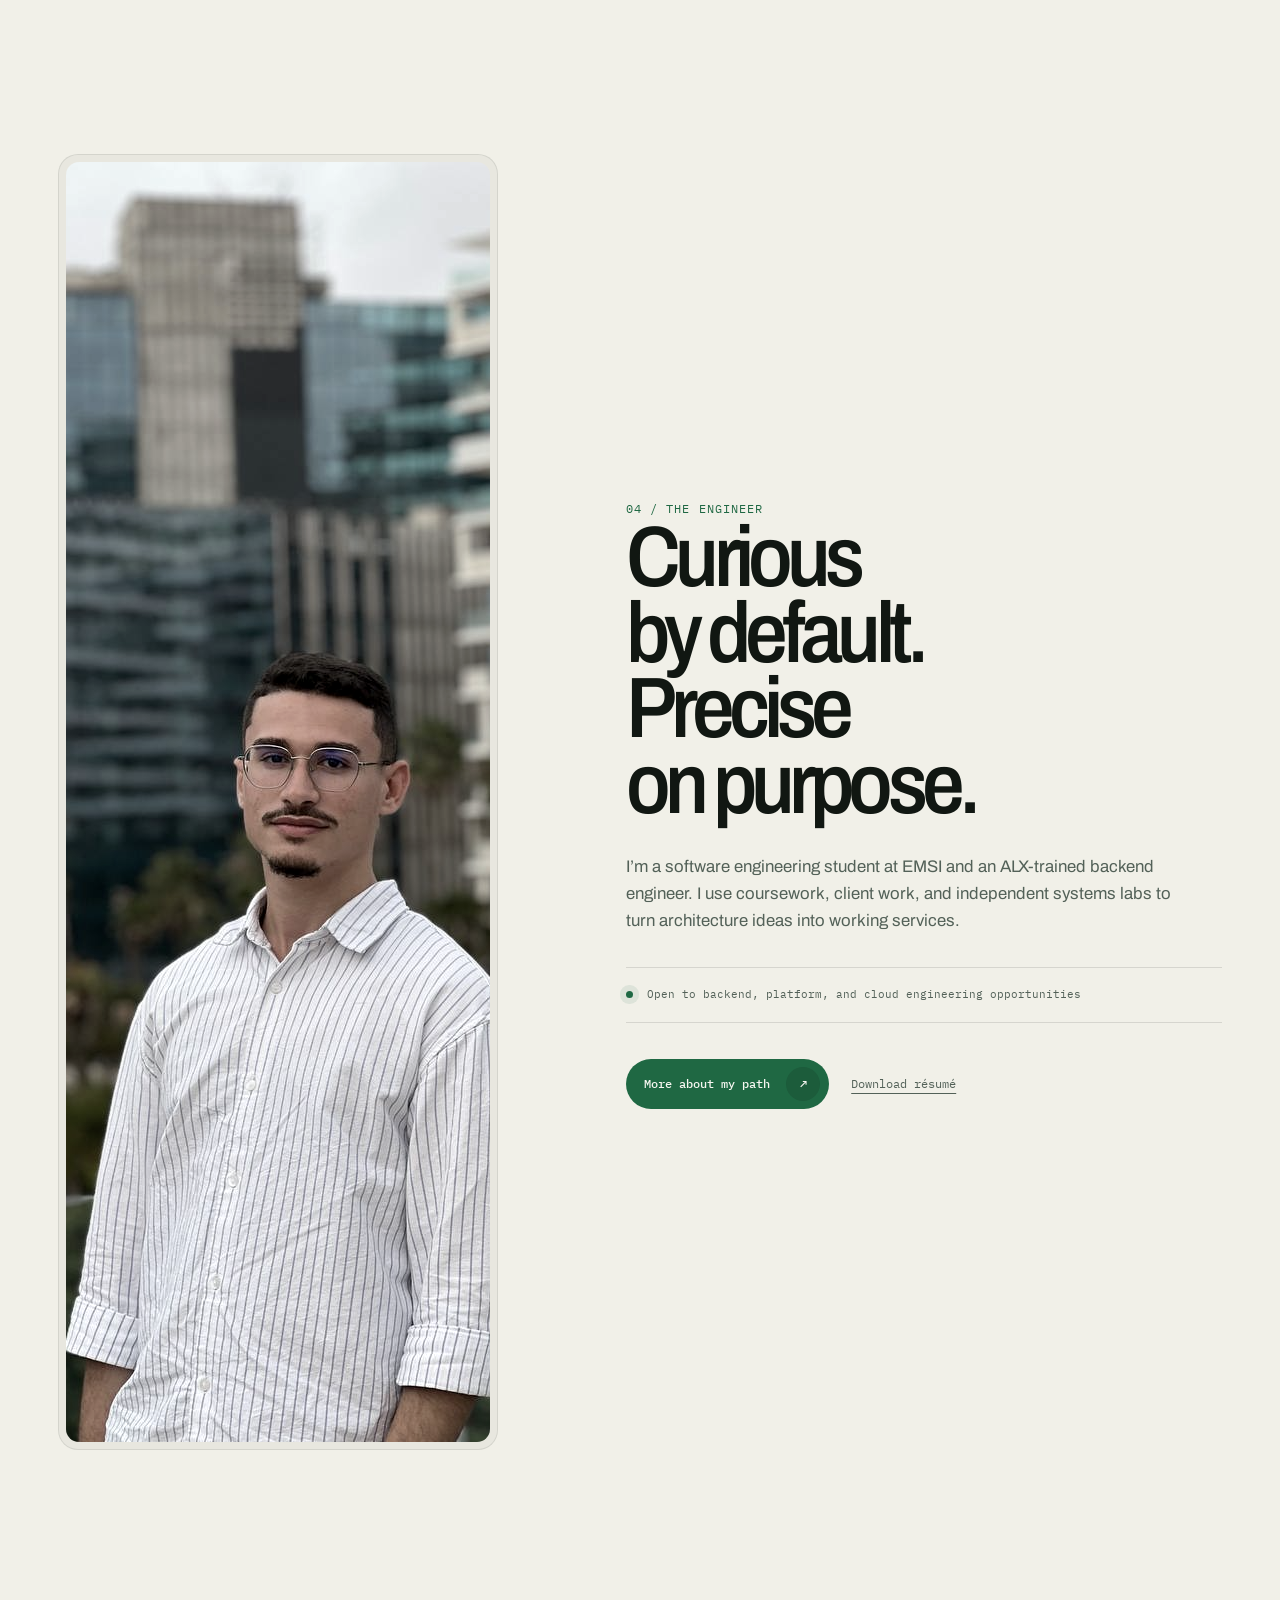
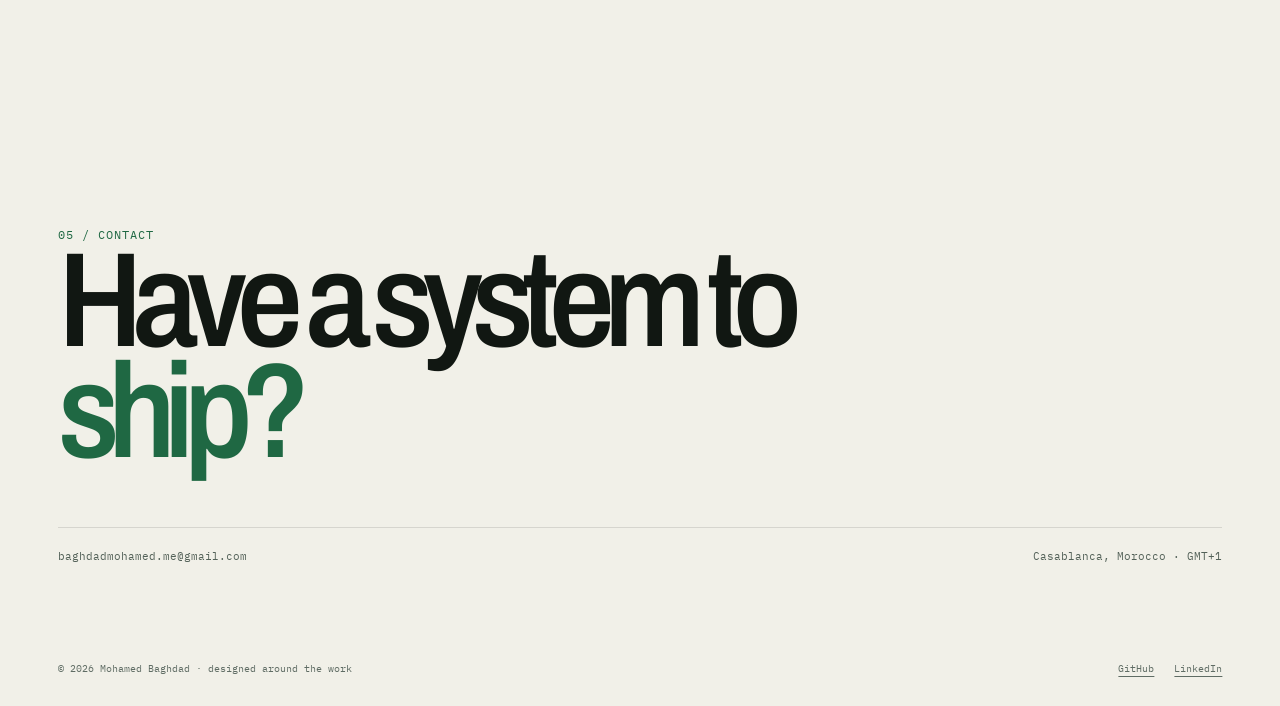
==== commit c1648dea: "feat: add Work page with real product screenshots and manuals New nav section showing client/product" ====
--- a/index.html
+++ b/index.html
@@ -29,6 +29,7 @@
         <ul class="nav-links">
           <li><a href="index.html" aria-current="page">Overview</a></li>
           <li><a href="projects-mohamed-baghdad.html">Systems</a></li>
+          <li><a href="work-mohamed-baghdad.html">Work</a></li>
           <li><a href="about-mohamed-baghdad.html">About</a></li>
           <li><a href="assets/French_BAGHDAD_Mohamed_CV.pdf" download>Résumé</a></li>
           <li><a class="nav-cta" href="contact-mohamed-baghdad.html">Start a conversation <span class="arrow-box">↗</span></a></li>
@@ -43,6 +44,7 @@
   <nav class="mobile-menu" id="mobile-menu" aria-label="Mobile navigation">
     <a href="index.html">Overview</a>
     <a href="projects-mohamed-baghdad.html">Systems</a>
+    <a href="work-mohamed-baghdad.html">Work</a>
     <a href="about-mohamed-baghdad.html">About</a>
     <a href="contact-mohamed-baghdad.html">Contact</a>
   </nav>
--- a/assets/styles.css
+++ b/assets/styles.css
@@ -496,7 +496,7 @@
   border-top: 1px solid var(--line);
 }
 
-#systems { padding-top: clamp(65px, 8.45vw, 124px); }
+#systems { padding-top: clamp(42px, 5.5vw, 80px); }
 
 .section-head {
   margin-bottom: clamp(56px, 8vw, 110px);
@@ -1121,11 +1121,12 @@
 .hero-photo-panel {
   position: absolute;
   z-index: 1;
-  inset: 0 0 0 35%;
+  inset: 0 0 0 44%;
   overflow: hidden;
-  border-top-left-radius: 41.5% 50%;
-  border-bottom-left-radius: 12% 30%;
-  background: #101713;
+  border-top-left-radius: 54% 56%;
+  border-bottom-left-radius: 20% 34%;
+  background: linear-gradient(180deg, #0b1410 0%, #121914 100%);
+  box-shadow: inset 0 0 0 1px rgba(255, 255, 255, 0.03), 0 28px 80px rgba(0, 0, 0, 0.18);
   animation: hero-photo-enter 680ms var(--curve) both;
 }
 
@@ -1134,14 +1135,14 @@
   inset: 0;
   content: '';
   pointer-events: none;
-  background: linear-gradient(90deg, rgba(8, 13, 10, 0.2), transparent 34%), linear-gradient(180deg, rgba(0, 0, 0, 0.07), transparent 28%);
+  background: linear-gradient(90deg, rgba(8, 13, 10, 0.22), transparent 38%), linear-gradient(180deg, rgba(0, 0, 0, 0.08), transparent 30%);
 }
 
 .hero-photo-panel img {
   width: 100%;
   height: 100%;
   object-fit: cover;
-  object-position: 58% 56%;
+  object-position: 48% 52%;
   filter: saturate(0.92) contrast(1.03) brightness(0.96);
 }
 
@@ -1156,7 +1157,7 @@
   font-weight: 530;
   line-height: 0.8;
   letter-spacing: -0.105em;
-  -webkit-text-stroke: 1px rgba(48, 78, 63, 0.44);
+  -webkit-text-stroke: 1px rgba(48, 78, 63, 0.5);
   pointer-events: none;
 }
 
@@ -1242,10 +1243,10 @@
 .hero-systems-panel {
   position: absolute;
   z-index: 3;
-  inset: 52% 0 0 44%;
+  inset: 48% 0 0 46%;
   overflow: hidden;
-  background: rgba(2, 32, 23, 0.97);
-  clip-path: polygon(100% 0, 100% 100%, 0 100%);
+  background: rgba(5, 28, 18, 0.98);
+  clip-path: polygon(100% 0, 100% 100%, 18% 100%);
   animation: hero-wedge-enter 600ms 120ms var(--curve) both;
 }
 
@@ -1253,15 +1254,15 @@
   position: absolute;
   inset: 0;
   content: '';
-  opacity: 0.35;
-  background: radial-gradient(circle at 78% 0, #123423, transparent 36%);
+  opacity: 0.36;
+  background: radial-gradient(circle at 75% 0, #135032, transparent 36%);
 }
 
 .hero-ribbon {
   position: absolute;
   z-index: 1;
   inset: 0;
-  padding: clamp(34px, 4.5vw, 72px) clamp(38px, 5.5vw, 88px) 28px clamp(148px, 16vw, 260px);
+  padding: clamp(34px, 4.5vw, 72px) clamp(44px, 6vw, 96px) 28px clamp(160px, 17vw, 272px);
   display: flex;
   flex-direction: column;
   align-items: flex-end;
@@ -1272,8 +1273,8 @@
 .hero-ribbon p,
 .hero-ribbon strong,
 .hero-ribbon small { position: relative; z-index: 1; margin: 0; }
-.hero-ribbon p { display: flex; align-items: center; gap: 10px; margin-top: auto; margin-bottom: clamp(20px, 1.7vw, 26px); font-family: var(--mono); font-size: clamp(0.58rem, 0.74vw, 0.76rem); font-weight: 500; letter-spacing: 0.04em; text-transform: uppercase; white-space: nowrap; }
-.hero-ribbon strong { font-size: clamp(3.15rem, 4.5vw, 4.5rem); font-weight: 630; line-height: 0.9; letter-spacing: -0.045em; text-align: right; text-transform: uppercase; }
+.hero-ribbon p { display: flex; align-items: center; gap: 10px; margin-top: auto; margin-bottom: clamp(24px, 2vw, 28px); font-family: var(--mono); font-size: clamp(0.61rem, 0.76vw, 0.78rem); font-weight: 500; letter-spacing: 0.04em; text-transform: uppercase; white-space: nowrap; }
+.hero-ribbon strong { font-size: clamp(2.85rem, 4.05vw, 4.05rem); font-weight: 630; line-height: 0.9; letter-spacing: -0.045em; text-align: right; text-transform: uppercase; }
 .hero-ribbon strong span { color: #36794f; }
 .hero-ribbon small { margin-top: auto; font-family: var(--mono); font-size: clamp(0.56rem, 0.7vw, 0.72rem); letter-spacing: 0.1em; text-transform: uppercase; }
 
@@ -1321,10 +1322,15 @@
 }
 
 @media (min-width: 901px) {
-  .hero-ribbon p { transform: scaleX(0.68); transform-origin: right center; }
+  .hero-ribbon p { transform: scaleX(0.72); transform-origin: right center; }
+}
+
+@media (min-width: 901px) and (max-width: 1280px) {
+  .hero-ribbon p { transform: scaleX(0.68); }
 }
 
 @media (min-width: 901px) and (max-width: 1100px) {
+  .hero-ribbon p { transform: scaleX(0.66); }
   .hero-ribbon small { margin-top: 44px; }
 }
 
@@ -1395,9 +1401,9 @@
     animation: none;
   }
 
-  .hero-ribbon { padding: 30px 32px 26px; }
-  .hero-ribbon p { align-self: stretch; margin-top: 0; white-space: normal; }
-  .hero-ribbon strong { font-size: clamp(2.9rem, 7.2vw, 4.05rem); }
+  .hero-ribbon { padding: 26px 38px; }
+  .hero-ribbon p { align-self: flex-end; margin-top: 0; white-space: nowrap; }
+  .hero-ribbon strong { font-size: clamp(2.65rem, 6.5vw, 3.65rem); }
 }
 
 @media (max-width: 560px) {
@@ -1415,9 +1421,9 @@
   .hero-image-meta { right: 18px; bottom: min(114vw, 500px); transform: translateY(43px); font-size: 0.56rem; }
   .hero-image-meta .live-dot { width: 6px; height: 6px; }
   .hero-systems-panel { min-height: 220px; }
-  .hero-ribbon { padding: 24px 22px 20px; }
-  .hero-ribbon p { font-size: 0.53rem; }
-  .hero-ribbon strong { font-size: clamp(2.55rem, 10.8vw, 3.15rem); }
+  .hero-ribbon { padding: 20px 26px; }
+  .hero-ribbon p { font-size: 0.56rem; }
+  .hero-ribbon strong { font-size: clamp(2.3rem, 9.7vw, 2.85rem); }
   .hero-ribbon small { font-size: 0.53rem; }
   .hero-availability { margin-bottom: 26px; font-size: 0.55rem; letter-spacing: 0.06em; }
 }
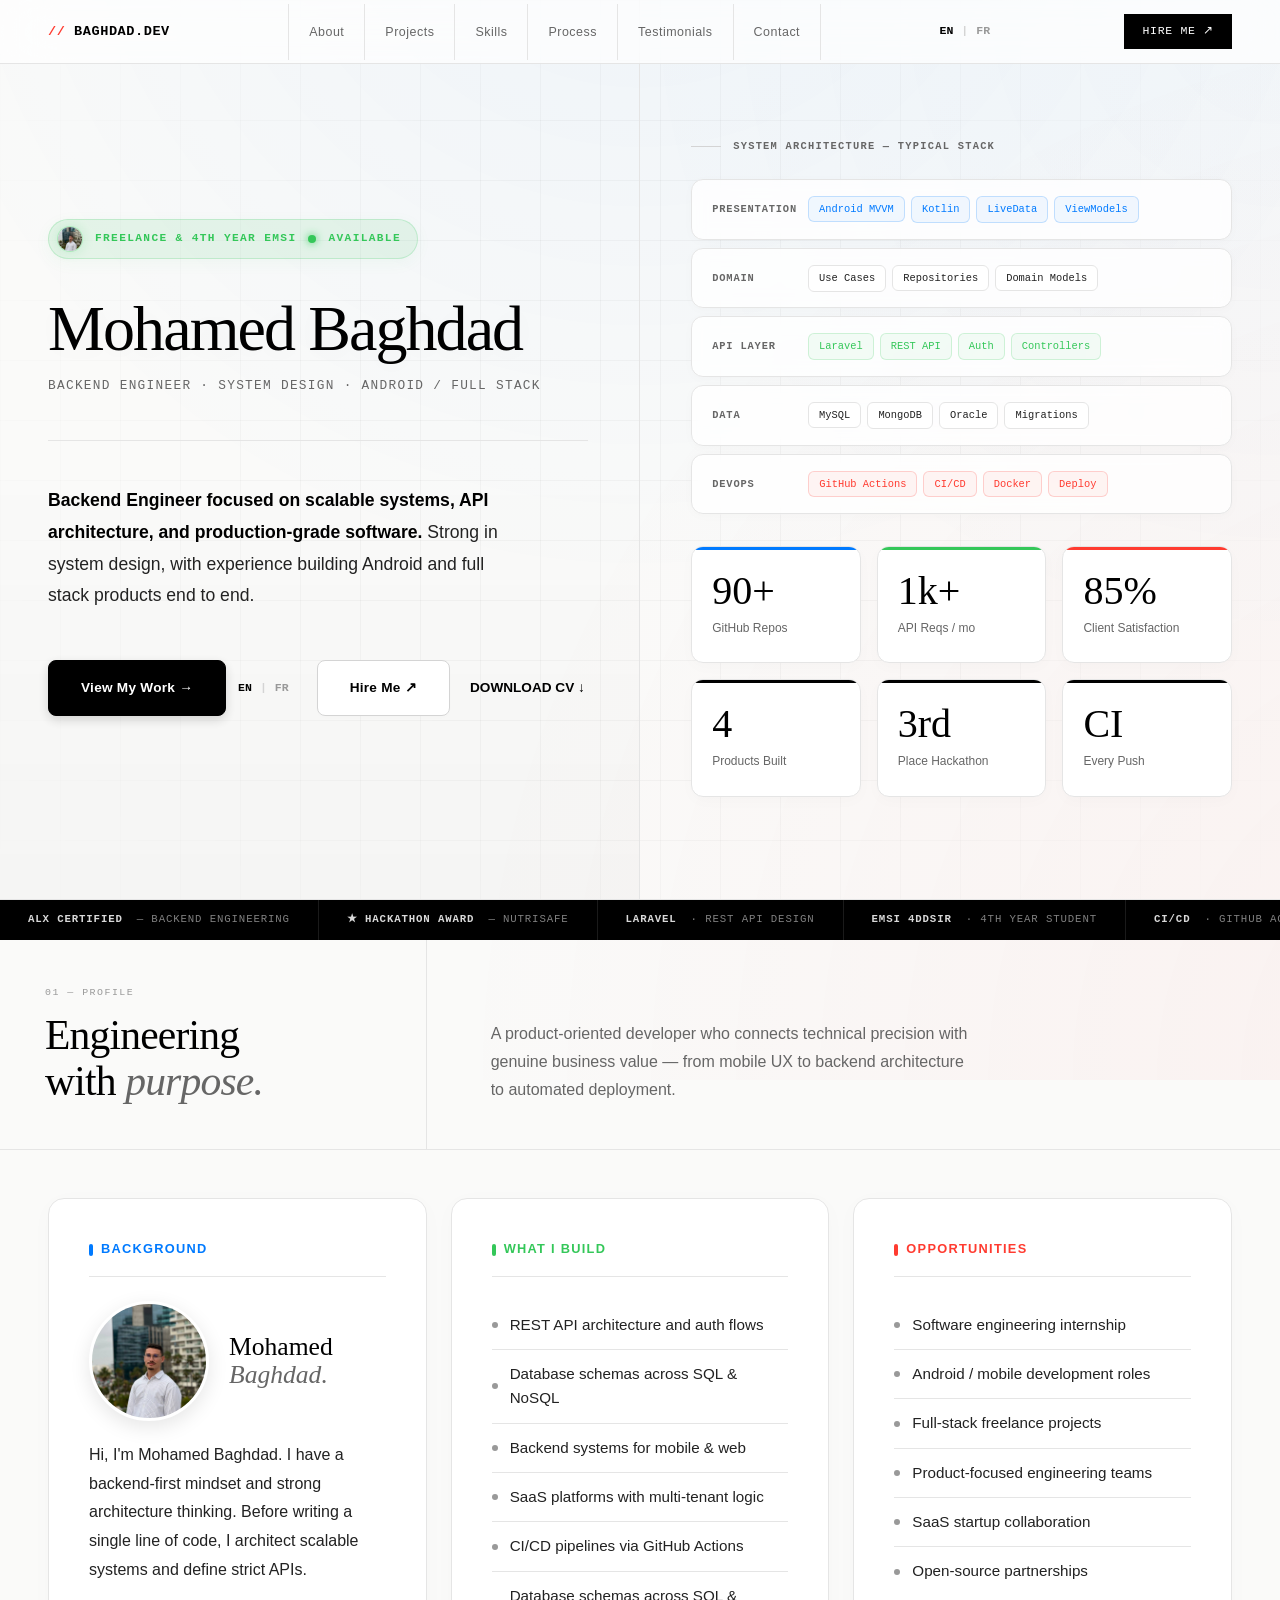
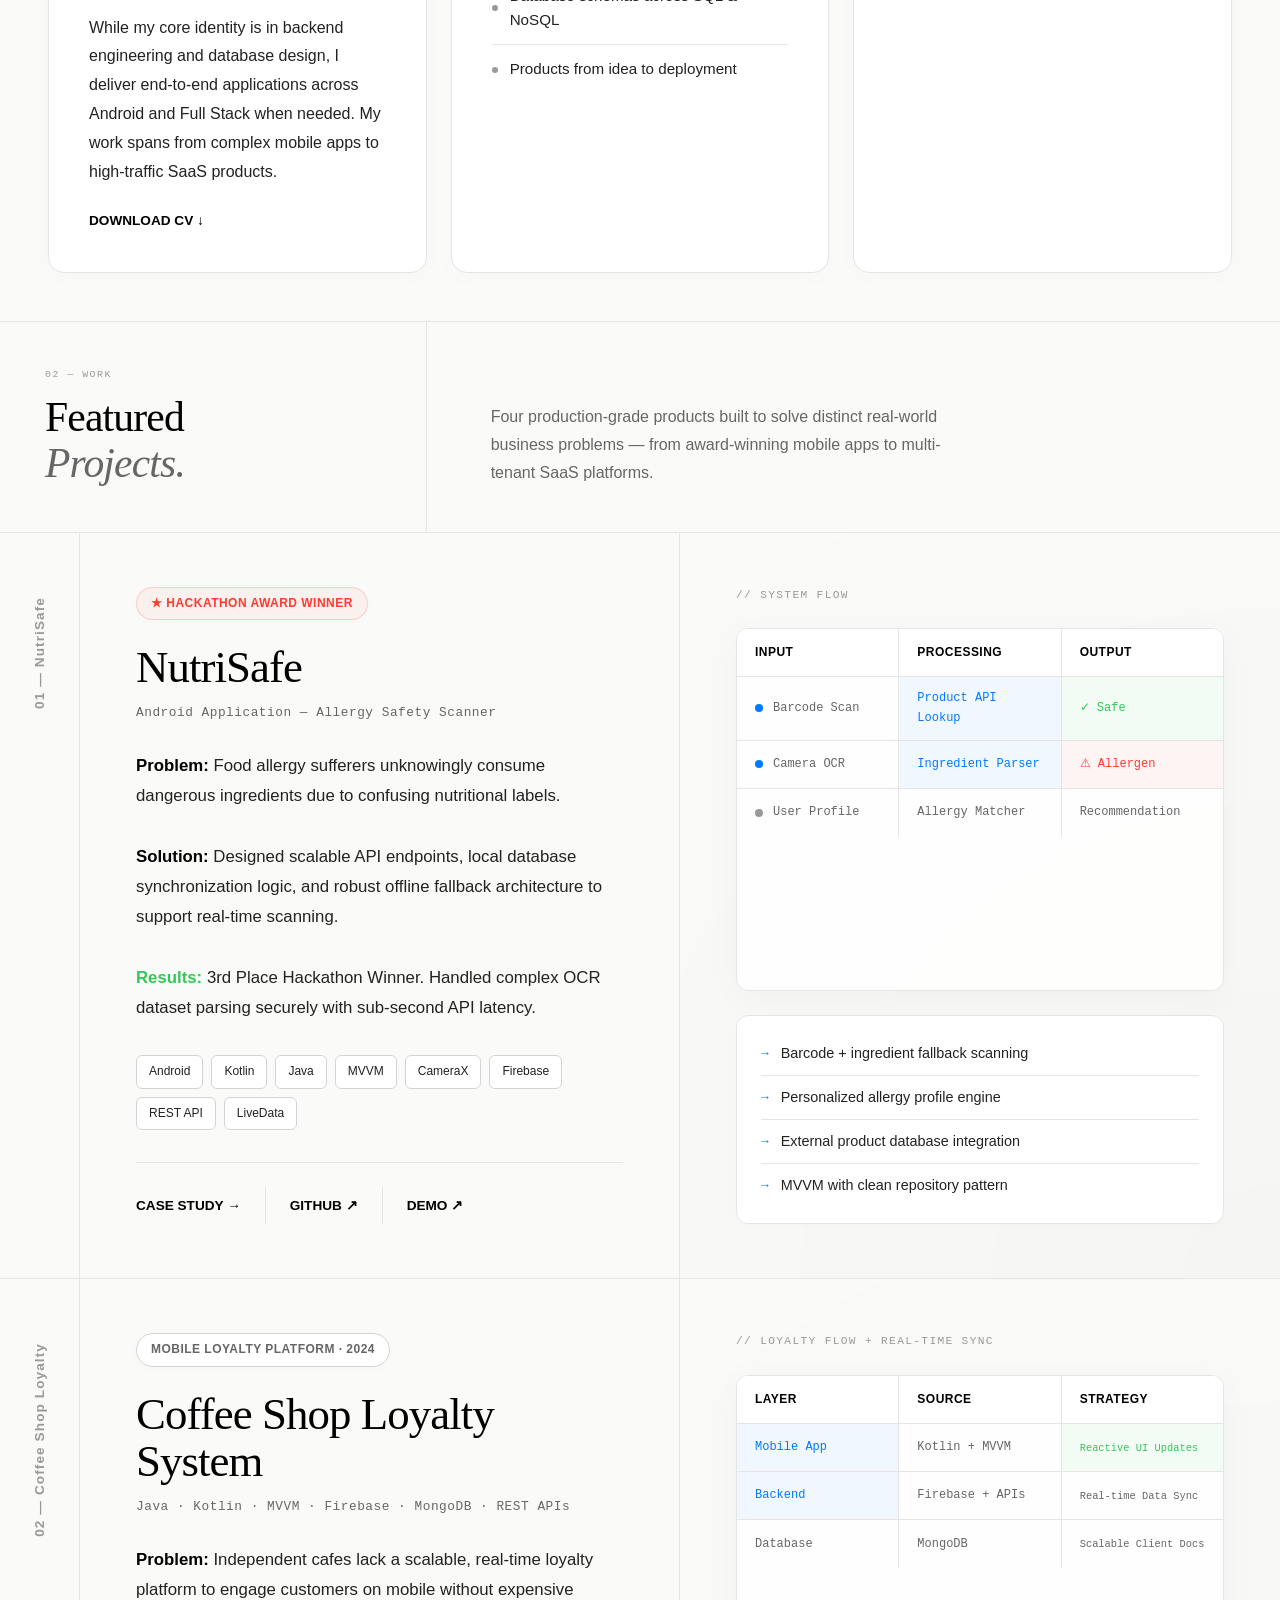
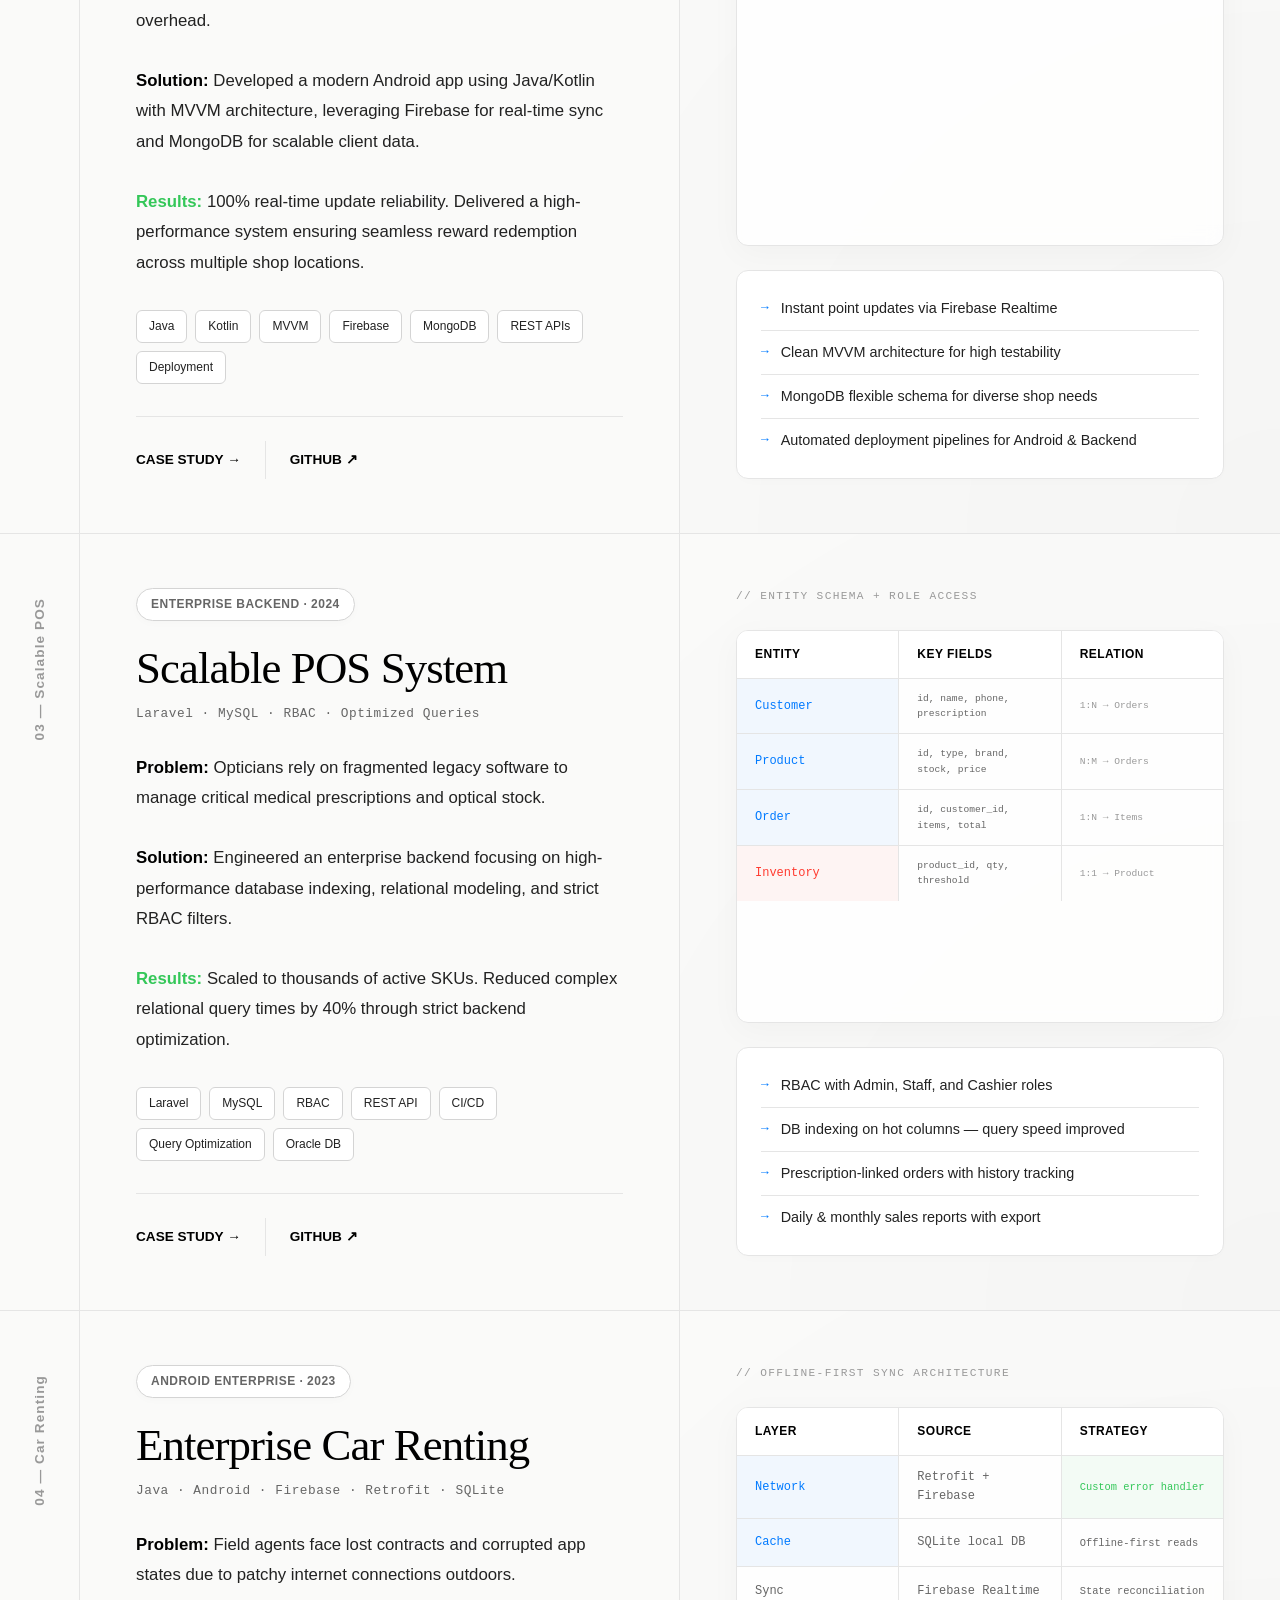
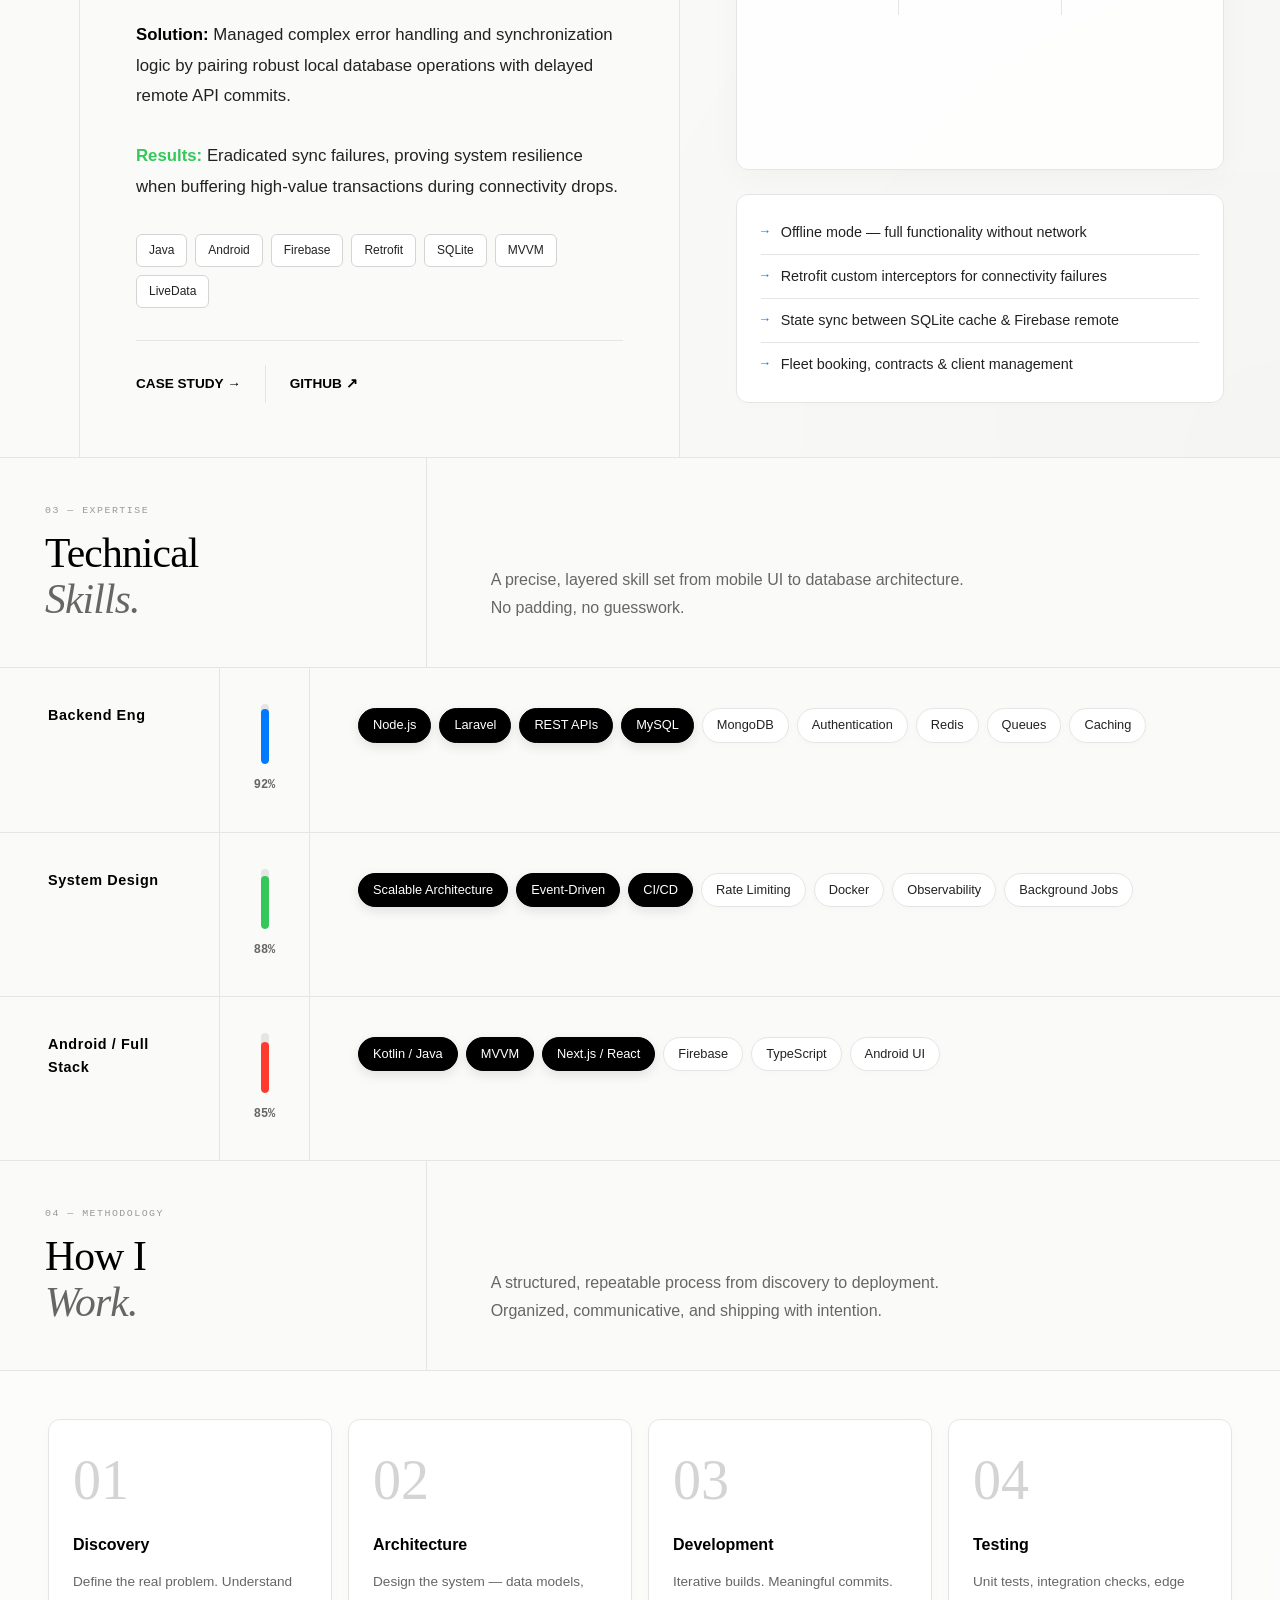
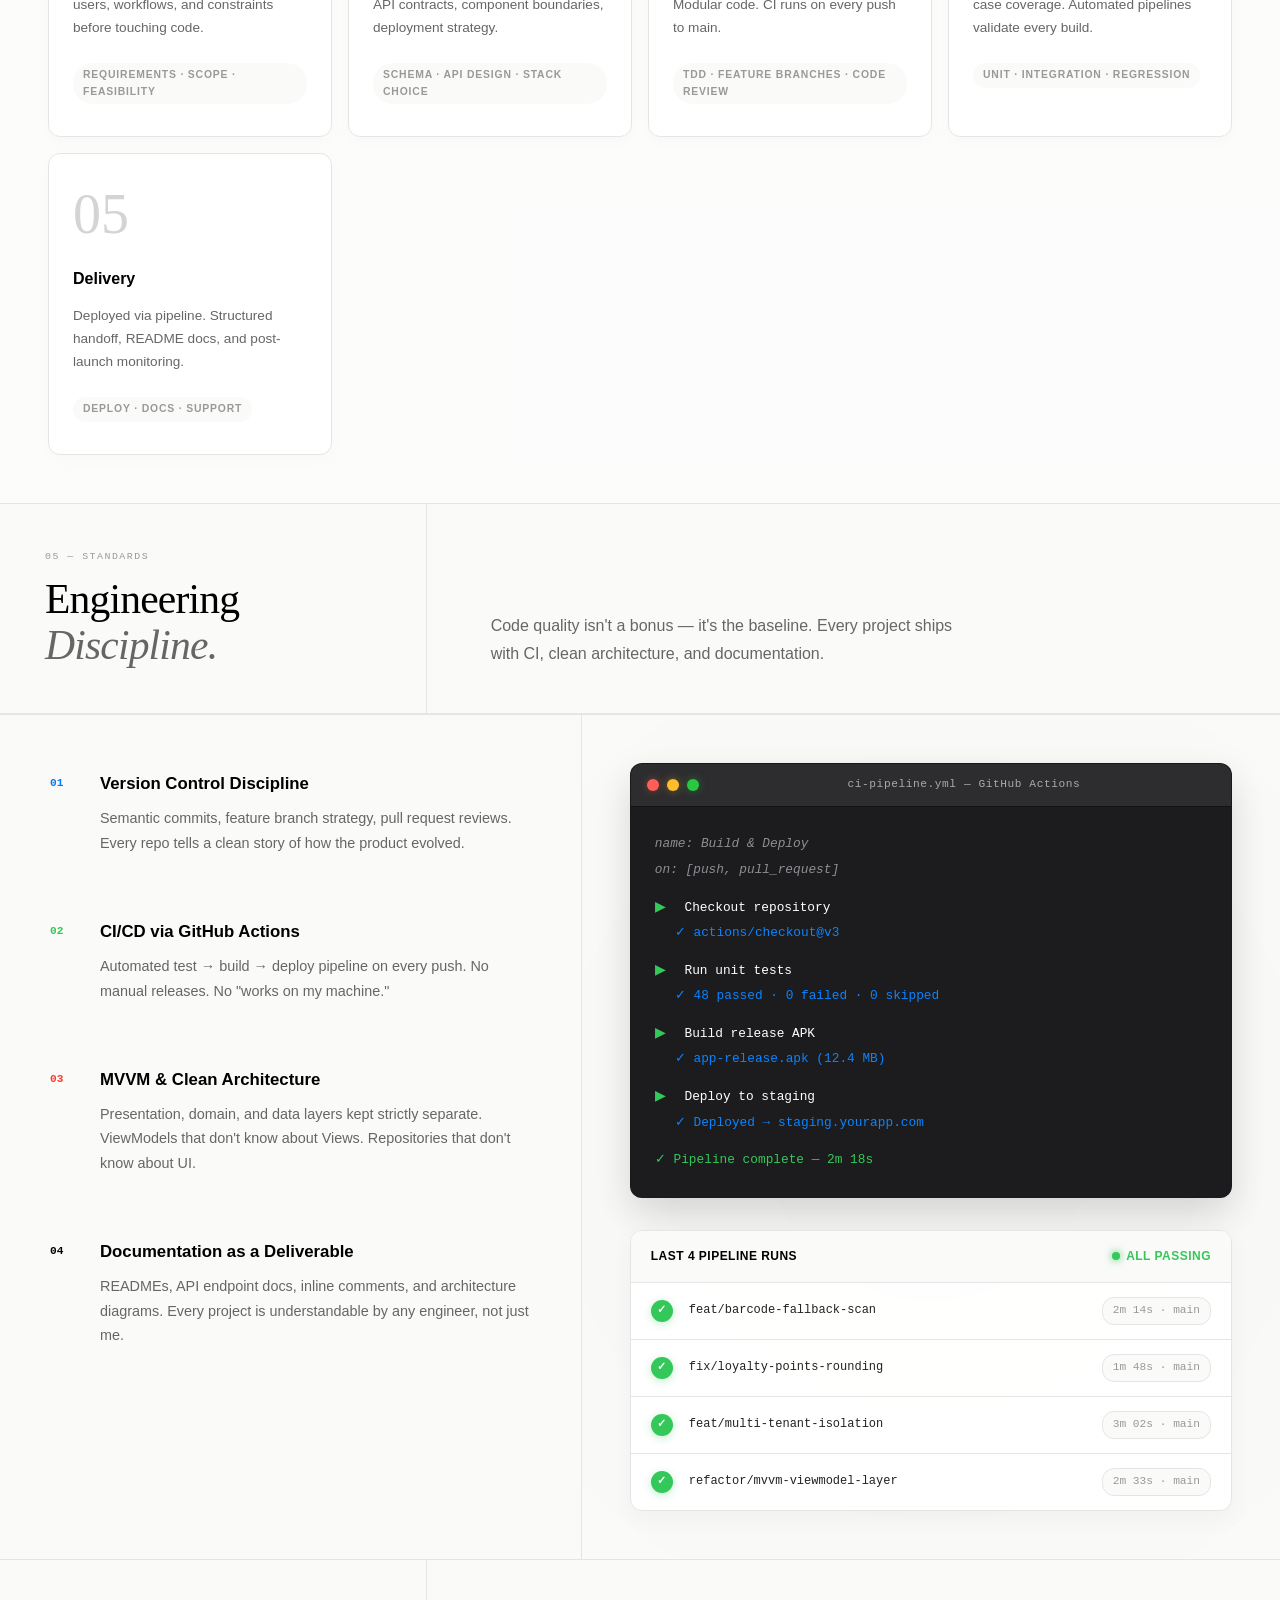
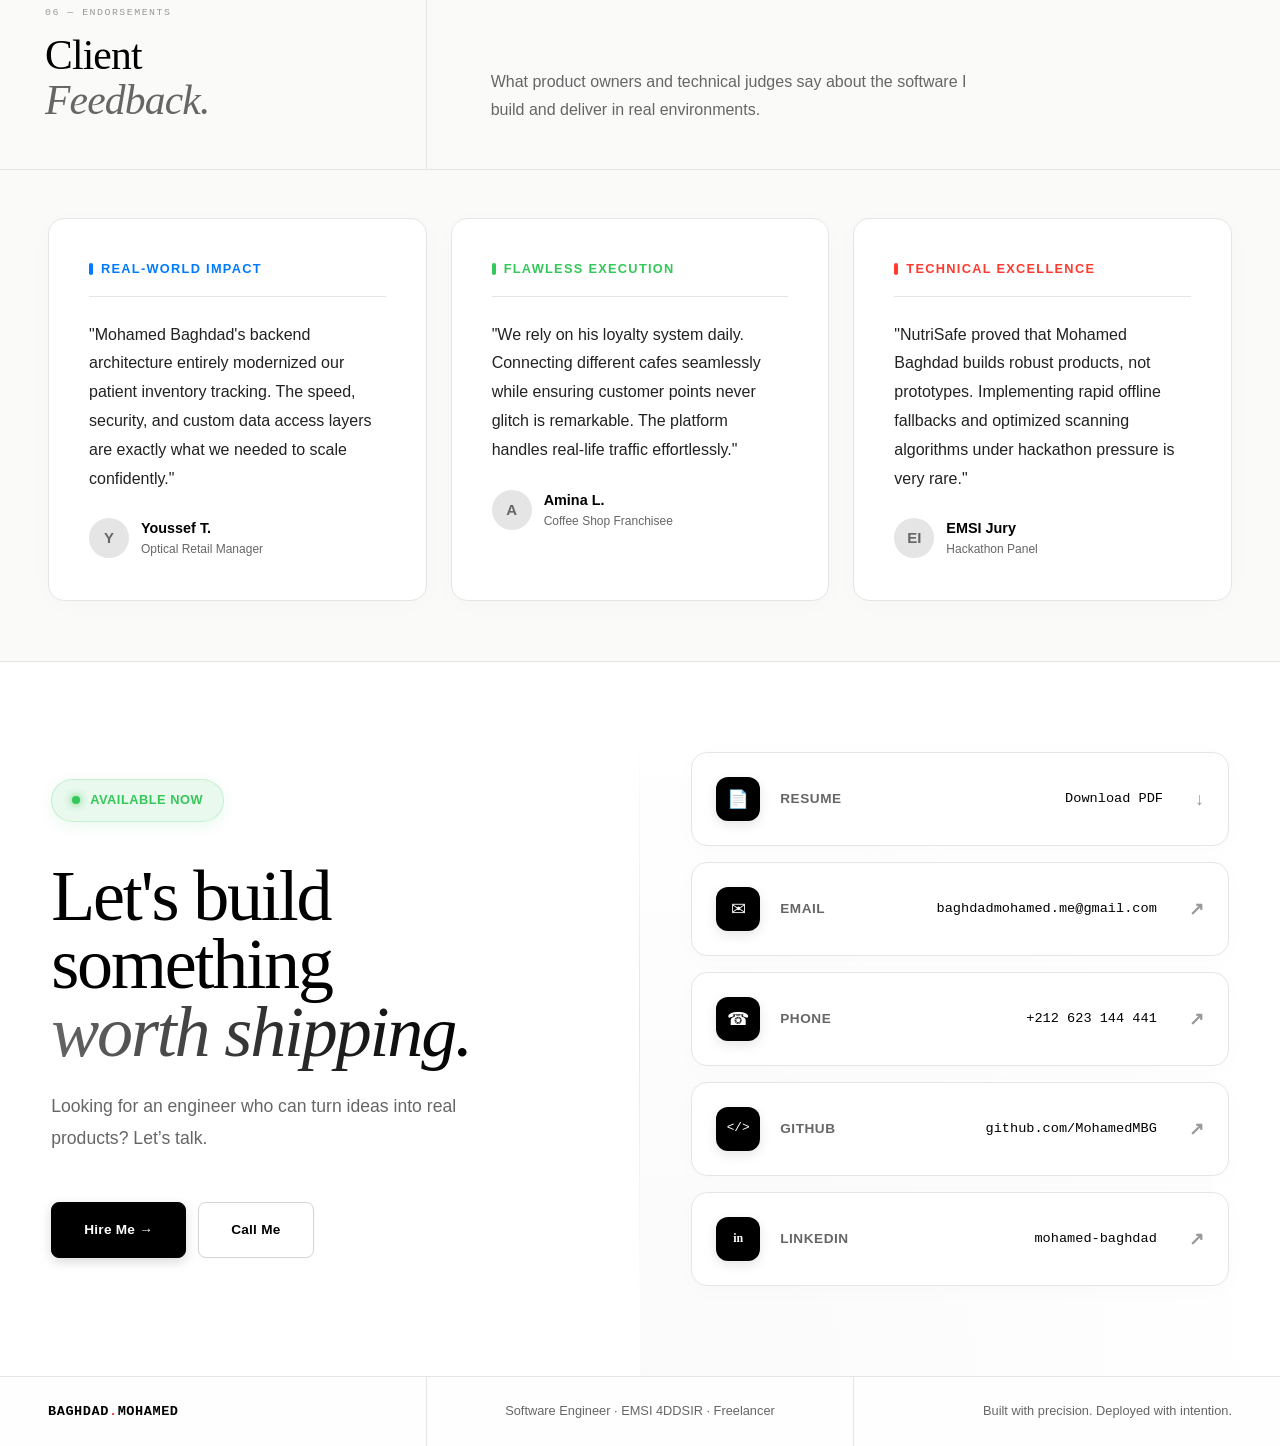
==== commit fd8b73e2: "chore: save local changes" ====
--- a/index.html
+++ b/index.html
@@ -1,304 +1,862 @@
 <!DOCTYPE html>
 <html lang="en">
 <head>
-  <meta charset="utf-8">
-  <meta name="viewport" content="width=device-width, initial-scale=1">
-  <title>Mohamed Baghdad — Backend &amp; Cloud Engineer</title>
-  <meta name="description" content="Mohamed Baghdad builds dependable backend systems, cloud-ready services, and operational tooling with Java, Spring Boot, PostgreSQL, Docker, and event-driven architecture.">
-  <meta name="theme-color" content="#f1f0e8">
-  <link rel="canonical" href="https://mohamedbaghdad.online/">
-  <link rel="icon" href="assets/favicon.svg" type="image/svg+xml">
-  <meta property="og:type" content="website">
-  <meta property="og:title" content="Mohamed Baghdad — Backend &amp; Cloud Engineer">
-  <meta property="og:description" content="Backend systems, cloud-ready services, and operational tooling built with care.">
-  <meta property="og:url" content="https://mohamedbaghdad.online/">
-  <meta property="og:image" content="https://mohamedbaghdad.online/assets/profile.jpg">
-  <meta name="twitter:card" content="summary_large_image">
-  <link rel="stylesheet" href="assets/styles.css">
+<meta charset="UTF-8">
+<meta name="viewport" content="width=device-width, initial-scale=1.0">
+<title>Mohamed Baghdad | Backend Engineer & System Design</title>
+<meta name="description" content="Portfolio of Mohamed Baghdad (often searched as Baghdad Mohamed), an ALX Certified Backend Engineer specializing in scalable SaaS, POS systems, and Android MVVM mobile products. Available for freelance.">
+<meta name="keywords" content="Mohamed Baghdad, Baghdad Mohamed, Software Engineer, Backend Developer, Android Developer, Laravel, Freelance, SaaS, POS, EMSI">
+<meta name="author" content="Mohamed Baghdad, Baghdad Mohamed">
+<meta name="robots" content="index, follow">
+<meta property="og:type" content="website">
+<meta property="og:title" content="Baghdad Mohamed (Mohamed Baghdad) | Software Engineer">
+<meta property="og:description" content="I build scalable SaaS & POS systems that handle real-world traffic. ALX Certified Backend Engineer.">
+<meta name="twitter:card" content="summary_large_image">
+<meta name="twitter:title" content="Mohamed Baghdad | Software Engineer">
+<meta name="twitter:description" content="I build scalable SaaS & POS systems that handle real-world traffic.">
+<link rel="preconnect" href="https://fonts.googleapis.com">
+<link rel="preconnect" href="https://fonts.gstatic.com" crossorigin>
+<link href="https://fonts.googleapis.com/css2?family=Instrument+Serif:ital@0;1&family=Geist:wght@300;400;500;600;700&family=Geist+Mono:wght@400;500&display=swap" rel="stylesheet">
+<style>
+*, *::before, *::after { box-sizing: border-box; margin: 0; padding: 0; }
+:root {
+  --white: #ffffff;
+  --off: #fafaf9;
+  --paper: #f5f4f1;
+  --rule: #e5e5e5;
+  --rule2: #d4d4d4;
+  --ink: #000000;
+  --ink2: #222222;
+  --ink3: #666666;
+  --ink4: #999999;
+  --accent-red: #ff3b30;
+  --accent-blue: #007aff;
+  --accent-green: #34c759;
+  --serif: 'Instrument Serif', Georgia, serif;
+  --sans: 'Geist', sans-serif;
+  --mono: 'Geist Mono', monospace;
+  --glass-bg: rgba(255, 255, 255, 0.7);
+  --glass-border: rgba(255, 255, 255, 0.4);
+}
+html { scroll-behavior: smooth; }
+body {
+  background: var(--off);
+  color: var(--ink);
+  font-family: var(--sans);
+  font-size: 15px;
+  line-height: 1.6;
+  overflow-x: hidden;
+  -webkit-font-smoothing: antialiased;
+}
+
+/* Ambient glow effect */
+body::after {
+  content: '';
+  position: fixed;
+  top: -20vh;
+  left: -20vw;
+  width: 140vw;
+  height: 140vh;
+  background: radial-gradient(circle at 50% 0%, rgba(0,122,255,0.05) 0%, transparent 50%),
+              radial-gradient(circle at 100% 100%, rgba(255,59,48,0.05) 0%, transparent 50%);
+  z-index: -2;
+  pointer-events: none;
+}
+
+body::before {
+  content: '';
+  position: fixed;
+  inset: 0;
+  background-image: 
+    linear-gradient(rgba(0,0,0,0.03) 1px, transparent 1px), 
+    linear-gradient(90deg, rgba(0,0,0,0.03) 1px, transparent 1px);
+  background-size: 60px 60px;
+  -webkit-mask-image: radial-gradient(circle at center, black 40%, transparent 100%);
+  mask-image: radial-gradient(circle at center, black 40%, transparent 100%);
+  pointer-events: none;
+  z-index: -1;
+}
+
+/* NAV */
+nav {
+  position: fixed;
+  top: 0; left: 0; right: 0;
+  z-index: 200;
+  height: clamp(50px, 8vh, 64px);
+  display: flex;
+  align-items: center;
+  justify-content: space-between;
+  padding: 0 clamp(20px, 5vw, 48px);
+  background: var(--glass-bg);
+  backdrop-filter: blur(24px);
+  -webkit-backdrop-filter: blur(24px);
+  border-bottom: 1px solid var(--rule);
+}
+.nav-logo { font-family: var(--mono); font-size: 0.85rem; font-weight: 600; letter-spacing: 0.04em; color: var(--ink); text-transform: uppercase; }
+.nav-logo em { font-style: normal; color: var(--accent-red); }
+.nav-links { display: flex; align-items: center; gap: 0; list-style: none; }
+.nav-links li { border-left: 1px solid var(--rule); }
+.nav-links li:last-child { border-right: 1px solid var(--rule); }
+.nav-links a { display: block; padding: 0 20px; height: 56px; line-height: 56px; color: var(--ink3); text-decoration: none; font-size: 0.78rem; font-weight: 500; letter-spacing: 0.04em; transition: color 0.15s, background 0.15s; }
+.nav-links a:hover { color: var(--ink); background: var(--off); }
+.nav-cta { font-family: var(--mono); font-size: 0.72rem; font-weight: 500; padding: 8px 18px; background: var(--ink); color: var(--white); text-decoration: none; letter-spacing: 0.06em; text-transform: uppercase; transition: background 0.15s; }
+.nav-cta:hover { background: var(--ink2); }
+
+.menu-toggle { display: none; cursor: pointer; padding: 10px; }
+.menu-toggle span { display: block; width: 24px; height: 2px; background: var(--ink); margin: 4px 0; }
+
+/* HERO */
+#hero { min-height: 100vh; display: grid; grid-template-columns: 1fr 1fr; border-bottom: 1px solid var(--rule); position: relative; z-index: 1; }
+.hero-left { padding: clamp(80px, 12vh, 140px) clamp(24px, 4vw, 64px) clamp(40px, 8vh, 80px) clamp(24px, 4vw, 48px); display: flex; flex-direction: column; justify-content: center; border-right: 1px solid var(--rule); position: relative; }
+.hero-left::after { content: ''; position: absolute; bottom: 0; right: 0; width: 100%; height: 50%; background: linear-gradient(to top, rgba(0,0,0,0.02), transparent); pointer-events: none; z-index: -1; }
+.hero-eyebrow { display: flex; align-items: center; gap: 12px; margin-bottom: 40px; padding: 6px 16px 6px 8px; background: rgba(52, 199, 89, 0.1); border-radius: 30px; width: fit-content; border: 1px solid rgba(52, 199, 89, 0.2); box-shadow: 0 4px 16px rgba(52,199,89,0.05); }
+.hero-avatar { width: 26px; height: 26px; border-radius: 50%; overflow: hidden; border: 1px solid rgba(52, 199, 89, 0.4); flex-shrink: 0; box-shadow: 0 0 12px rgba(52,199,89,0.2); background: var(--white); }
+.hero-avatar img { width: 100%; height: 100%; object-fit: cover; display: block; }
+.eyebrow-dot { width: 8px; height: 8px; background: var(--accent-green); border-radius: 50%; flex-shrink: 0; animation: blink 2s ease-in-out infinite; box-shadow: 0 0 8px var(--accent-green); }
+@keyframes blink { 0%,100%{opacity:1; transform: scale(1);} 50%{opacity:0.4; transform: scale(0.95);} }
+.eyebrow-text { font-family: var(--mono); font-size: 0.7rem; letter-spacing: 0.12em; text-transform: uppercase; color: var(--accent-green); font-weight: 600; display: flex; align-items: center; gap: 10px; }
+.hero-name { font-family: var(--serif); font-size: clamp(3rem, 8vw, 5.5rem); font-weight: 400; line-height: 0.95; letter-spacing: -0.03em; margin-bottom: 16px; color: var(--ink); text-shadow: 0 4px 24px rgba(0,0,0,0.03); }
+.hero-name em { font-style: italic; color: transparent; background: linear-gradient(90deg, var(--ink3), var(--ink)); -webkit-background-clip: text; background-clip: text; }
+.hero-role { font-family: var(--mono); font-size: 0.8rem; letter-spacing: 0.1em; text-transform: uppercase; color: var(--ink3); margin-bottom: 44px; padding-bottom: 44px; border-bottom: 1px solid var(--rule); }
+.hero-desc { font-size: clamp(1rem, 1vw + 0.8rem, 1.1rem); color: var(--ink2); line-height: 1.8; font-weight: 400; max-width: 460px; margin-bottom: 48px; }
+.hero-desc strong { font-weight: 600; color: var(--ink); }
+.hero-actions { display: flex; gap: 12px; }
+.btn-ink { padding: 16px 32px; background: var(--ink); color: var(--white); font-family: var(--sans); font-size: 0.85rem; font-weight: 600; letter-spacing: 0.02em; text-decoration: none; border: 1px solid var(--ink); border-radius: 8px; transition: all 0.2s cubic-bezier(0.16, 1, 0.3, 1); box-shadow: 0 4px 12px rgba(0,0,0,0.15); }
+.btn-ink:hover { background: var(--white); color: var(--ink); transform: translateY(-2px); box-shadow: 0 8px 24px rgba(0,0,0,0.1); }
+.btn-ghost { padding: 16px 32px; background: var(--white); color: var(--ink); font-family: var(--sans); font-size: 0.85rem; font-weight: 600; letter-spacing: 0.02em; text-decoration: none; border: 1px solid var(--rule2); border-radius: 8px; transition: all 0.2s cubic-bezier(0.16, 1, 0.3, 1); box-shadow: 0 2px 8px rgba(0,0,0,0.02); }
+.btn-ghost:hover { border-color: var(--ink); transform: translateY(-2px); box-shadow: 0 6px 16px rgba(0,0,0,0.05); }
+
+.hero-right { padding: clamp(80px, 12vh, 140px) clamp(24px, 4vw, 48px) clamp(40px, 8vh, 80px) clamp(24px, 4vw, 64px); display: flex; flex-direction: column; justify-content: center; background: radial-gradient(circle at top right, rgba(0,122,255,0.03), transparent 60%); }
+.arch-title { font-family: var(--mono); font-size: 0.65rem; letter-spacing: 0.12em; text-transform: uppercase; color: var(--ink3); margin-bottom: 24px; display: flex; align-items: center; gap: 12px; font-weight: 600; }
+.arch-title::before { content: ''; width: 30px; height: 1px; background: var(--rule2); }
+.arch-layers { display: flex; flex-direction: column; gap: 8px; }
+.arch-layer { padding: 16px 20px; border: 1px solid var(--rule); border-radius: 12px; display: flex; align-items: center; gap: 16px; background: rgba(255,255,255,0.8); backdrop-filter: blur(8px); box-shadow: 0 2px 12px rgba(0,0,0,0.02); transition: transform 0.2s, box-shadow 0.2s; }
+.arch-layer:hover { transform: translateX(8px); box-shadow: 0 6px 20px rgba(0,0,0,0.04); border-color: var(--rule2); }
+.al-label { font-family: var(--mono); font-size: 0.65rem; font-weight: 600; letter-spacing: 0.08em; text-transform: uppercase; color: var(--ink3); width: 80px; flex-shrink: 0; }
+.al-content { display: flex; gap: 6px; flex-wrap: wrap; flex: 1; }
+.al-chip { padding: 4px 10px; font-family: var(--mono); font-size: 0.65rem; border-radius: 6px; border: 1px solid var(--rule); color: var(--ink2); background: var(--white); font-weight: 500; }
+.al-chip.blue { border-color: rgba(0,122,255,0.2); color: var(--accent-blue); background: rgba(0,122,255,0.05); }
+.al-chip.green { border-color: rgba(52,199,89,0.2); color: var(--accent-green); background: rgba(52,199,89,0.05); }
+.al-chip.red { border-color: rgba(255,59,48,0.2); color: var(--accent-red); background: rgba(255,59,48,0.05); }
+.hero-metrics { display: grid; grid-template-columns: repeat(3,1fr); gap: 16px; margin-top: 32px; }
+.hm-item { padding: 24px 20px; background: var(--white); border-radius: 12px; border: 1px solid var(--rule); box-shadow: 0 4px 16px rgba(0,0,0,0.02); position: relative; overflow: hidden; }
+.hm-item::before { content: ''; position: absolute; top: 0; left: 0; width: 100%; height: 3px; background: var(--ink); }
+.hm-item:nth-child(1)::before { background: var(--accent-blue); }
+.hm-item:nth-child(2)::before { background: var(--accent-green); }
+.hm-item:nth-child(3)::before { background: var(--accent-red); }
+.hm-num { font-family: var(--serif); font-size: 2.5rem; font-weight: 400; line-height: 1; margin-bottom: 8px; color: var(--ink); }
+.hm-label { font-family: var(--sans); font-size: 0.75rem; font-weight: 500; color: var(--ink3); }
+
+/* TICKER */
+.ticker { background: var(--ink); overflow: hidden; height: 40px; display: flex; align-items: center; position: relative; z-index: 1; }
+.ticker-inner { display: flex; white-space: nowrap; animation: ticker 35s linear infinite; }
+@keyframes ticker { 0%{transform:translateX(0)} 100%{transform:translateX(-50%)} }
+.ticker-item { display: inline-flex; align-items: center; gap: 14px; padding: 0 28px; font-family: var(--mono); font-size: 0.67rem; letter-spacing: 0.08em; text-transform: uppercase; color: rgba(255,255,255,0.5); border-right: 1px solid rgba(255,255,255,0.1); height: 40px; }
+.ticker-item strong { color: rgba(255,255,255,0.85); }
+
+/* SECTION COMMONS */
+.section-wrap { position: relative; z-index: 1; border-bottom: 1px solid var(--rule); }
+.section-header { display: grid; grid-template-columns: 1fr 2fr; gap: 0; border-bottom: 1px solid var(--rule); }
+.sh-left { padding: clamp(32px, 5vh, 48px); border-right: 1px solid var(--rule); display: flex; flex-direction: column; justify-content: flex-end; }
+.sh-index { font-family: var(--mono); font-size: 0.62rem; letter-spacing: 0.15em; text-transform: uppercase; color: var(--ink4); margin-bottom: 12px; }
+.sh-title { font-family: var(--serif); font-size: clamp(1.8rem, 4vw, 2.6rem); font-weight: 400; line-height: 1.1; letter-spacing: -0.02em; }
+.sh-title em { font-style: italic; color: var(--ink3); }
+.sh-right { padding: clamp(32px, 5vh, 48px) clamp(32px, 5vw, 64px); display: flex; align-items: flex-end; }
+.sh-desc { font-size: clamp(0.9rem, 1vw + 0.7rem, 1rem); color: var(--ink3); max-width: 480px; line-height: 1.75; font-weight: 300; }
+
+/* ABOUT */
+.about-grid { display: grid; grid-template-columns: repeat(auto-fit, minmax(300px, 1fr)); gap: 24px; padding: clamp(24px, 4vw, 48px); }
+.about-col { padding: 40px; background: var(--white); border: 1px solid var(--rule); border-radius: 16px; box-shadow: 0 4px 24px rgba(0,0,0,0.02); transition: transform 0.3s, box-shadow 0.3s; }
+.about-col:hover { transform: translateY(-4px); box-shadow: 0 12px 32px rgba(0,0,0,0.06); }
+.ac-label { font-family: var(--sans); font-size: 0.8rem; font-weight: 600; letter-spacing: 0.1em; text-transform: uppercase; color: var(--accent-blue); margin-bottom: 24px; padding-bottom: 16px; border-bottom: 1px solid var(--rule); display: flex; align-items: center; gap: 8px; }
+.ac-label::before { content: ''; width: 4px; height: 12px; background: var(--accent-blue); border-radius: 2px; }
+.about-col:nth-child(2) .ac-label { color: var(--accent-green); }
+.about-col:nth-child(2) .ac-label::before { background: var(--accent-green); }
+.about-col:nth-child(3) .ac-label { color: var(--accent-red); }
+.about-col:nth-child(3) .ac-label::before { background: var(--accent-red); }
+.ac-text { font-size: 1rem; color: var(--ink2); line-height: 1.8; font-weight: 400; }
+.ac-text strong { font-weight: 600; color: var(--ink); }
+.ac-list { list-style: none; }
+.ac-list li { padding: 12px 0; border-bottom: 1px solid var(--rule); font-size: 0.95rem; color: var(--ink2); display: flex; align-items: center; gap: 12px; font-weight: 400; transition: transform 0.2s; }
+.ac-list li:hover { transform: translateX(4px); }
+.ac-list li:last-child { border-bottom: none; }
+.ac-list li::before { content: ''; width: 6px; height: 6px; background: var(--ink4); border-radius: 50%; flex-shrink: 0; transition: background 0.2s; }
+.ac-list li:hover::before { background: var(--ink); }
+.ab-profile { display: flex; align-items: center; gap: 20px; margin-bottom: 20px; }
+.ab-avatar { width: 120px; height: 120px; border-radius: 50%; overflow: hidden; border: 3px solid var(--white); flex-shrink: 0; box-shadow: 0 6px 20px rgba(0,0,0,0.1); background: var(--off); transition: transform 0.3s ease, box-shadow 0.3s ease; cursor: pointer; }
+.ab-avatar:hover { transform: translateY(-2px); box-shadow: 0 8px 24px rgba(0,0,0,0.14); }
+.ab-avatar img { width: 100%; height: 100%; object-fit: cover; display: block; }
+.ab-name { font-family: var(--serif); font-size: 1.6rem; color: var(--ink); line-height: 1.1; }
+.ab-name em { font-style: italic; color: var(--ink3); }
+
+/* PROJECTS */
+.project-entry { border-bottom: 1px solid var(--rule); display: grid; grid-template-columns: 80px 1fr 1fr; min-height: 460px; transition: all 0.3s ease; position: relative; }
+.project-entry:last-child { border-bottom: none; }
+.project-entry:hover { background: rgba(255,255,255,0.5); }
+.project-entry::after { content: ''; position: absolute; left: 0; top: 0; width: 3px; height: 0; background: var(--ink); transition: height 0.3s ease; }
+.project-entry:hover::after { height: 100%; }
+.pe-index { border-right: 1px solid var(--rule); display: flex; flex-direction: column; align-items: center; padding: 64px 0; }
+.pe-num-v { font-family: var(--sans); font-size: 0.85rem; font-weight: 600; letter-spacing: 0.08em; color: var(--ink4); writing-mode: vertical-rl; text-orientation: mixed; transform: rotate(180deg); transition: color 0.3s; }
+.project-entry:hover .pe-num-v { color: var(--ink); }
+.pe-info { padding: clamp(40px, 6vh, 64px) clamp(32px, 5vw, 56px); border-right: 1px solid var(--rule); display: flex; flex-direction: column; }
+.pe-badge { display: inline-flex; align-items: center; gap: 8px; padding: 6px 14px; border: 1px solid var(--rule2); border-radius: 20px; font-family: var(--sans); font-size: 0.75rem; font-weight: 600; letter-spacing: 0.04em; text-transform: uppercase; color: var(--ink3); margin-bottom: 24px; width: fit-content; background: var(--white); box-shadow: 0 2px 8px rgba(0,0,0,0.02); }
+.pe-badge.award { border-color: rgba(255,59,48,0.2); color: var(--accent-red); background: rgba(255,59,48,0.05); }
+.pe-name { font-family: var(--serif); font-size: clamp(2rem, 4vw, 2.8rem); font-weight: 400; letter-spacing: -0.02em; line-height: 1.05; margin-bottom: 12px; }
+.pe-sub { font-family: var(--mono); font-size: 0.8rem; letter-spacing: 0.04em; color: var(--ink3); margin-bottom: 28px; font-weight: 500; }
+.pe-desc { font-size: 1.05rem; color: var(--ink2); line-height: 1.8; font-weight: 400; margin-bottom: 32px; flex: 1; }
+.pe-stack { display: flex; flex-wrap: wrap; gap: 8px; margin-bottom: 32px; }
+.pe-tech { font-family: var(--sans); font-size: 0.75rem; font-weight: 500; padding: 6px 12px; border: 1px solid var(--rule2); border-radius: 6px; color: var(--ink2); background: var(--white); transition: all 0.2s; }
+.pe-tech:hover { border-color: var(--ink); color: var(--ink); transform: translateY(-2px); box-shadow: 0 4px 12px rgba(0,0,0,0.05); }
+.pe-links { display: flex; gap: 0; border-top: 1px solid var(--rule); padding-top: 24px; }
+.pe-link { font-family: var(--sans); font-size: 0.85rem; font-weight: 600; text-transform: uppercase; text-decoration: none; color: var(--ink); padding: 8px 24px 8px 0; margin-right: 24px; border-right: 1px solid var(--rule); display: flex; align-items: center; gap: 8px; transition: all 0.2s; }
+.pe-link:last-child { border-right: none; margin-right: 0; }
+.pe-link:hover { color: var(--accent-blue); transform: translateX(4px); }
+.pe-visual { padding: clamp(40px, 6vh, 64px) clamp(32px, 5vw, 56px); display: flex; flex-direction: column; background: radial-gradient(circle at bottom right, rgba(0,0,0,0.02), transparent); position: relative; overflow: hidden; }
+.pv-label { font-family: var(--mono); font-size: 0.7rem; font-weight: 500; letter-spacing: 0.12em; text-transform: uppercase; color: var(--ink4); margin-bottom: 24px; }
+.flow-diagram { border: 1px solid var(--rule); border-radius: 12px; background: rgba(255,255,255,0.8); backdrop-filter: blur(8px); flex: 1; overflow: hidden; box-shadow: 0 8px 32px rgba(0,0,0,0.03); }
+.fd-row { display: flex; border-bottom: 1px solid var(--rule); min-height: 48px; align-items: stretch; }
+.fd-row:last-child { border-bottom: none; }
+.fd-cell { flex: 1; padding: 12px 18px; border-right: 1px solid var(--rule); font-family: var(--mono); font-size: 0.75rem; color: var(--ink3); display: flex; align-items: center; gap: 10px; }
+.fd-cell:last-child { border-right: none; }
+.fd-cell.hd { background: var(--white); color: var(--ink); font-family: var(--sans); font-size: 0.75rem; font-weight: 600; letter-spacing: 0.04em; text-transform: uppercase; }
+.fd-cell.bg-b { background: rgba(0,122,255,0.05); color: var(--accent-blue); font-weight: 500; }
+.fd-cell.bg-g { background: rgba(52,199,89,0.05); color: var(--accent-green); font-weight: 500; }
+.fd-cell.bg-r { background: rgba(255,59,48,0.05); color: var(--accent-red); font-weight: 500; }
+.fd-dot { width: 8px; height: 8px; border-radius: 50%; flex-shrink: 0; }
+.fd-bar { height: 6px; background: var(--rule); flex: 1; overflow: hidden; border-radius: 3px; }
+.fd-bar-fill { height: 100%; background: var(--ink); border-radius: 3px; }
+.pv-features { margin-top: 24px; background: var(--white); border: 1px solid var(--rule); border-radius: 12px; padding: 16px 24px; box-shadow: 0 4px 16px rgba(0,0,0,0.02); }
+.pvf-item { display: flex; align-items: center; gap: 12px; padding: 10px 0; border-bottom: 1px solid var(--rule); font-size: 0.9rem; color: var(--ink2); font-weight: 400; transition: transform 0.2s; }
+.project-entry:hover .pvf-item { transform: translateX(4px); }
+.pvf-item:last-child { border-bottom: none; }
+.pvf-item::before { content: '→'; font-family: var(--mono); font-size: 0.8rem; color: var(--accent-blue); flex-shrink: 0; font-weight: bold; }
+
+/* SKILLS */
+.skills-table { width: 100%; border-collapse: separate; border-spacing: 0; }
+.skills-table tr { transition: background 0.2s; }
+.skills-table tr:hover { background: rgba(255,255,255,0.6); }
+.skills-table td { padding: 36px 48px; vertical-align: top; border-bottom: 1px solid var(--rule); }
+.skills-table tr:last-child td { border-bottom: none; }
+.skills-table td:first-child { width: 220px; border-right: 1px solid var(--rule); font-family: var(--sans); font-size: 0.9rem; font-weight: 600; letter-spacing: 0.04em; color: var(--ink); }
+.skills-table td:nth-child(2) { width: 90px; border-right: 1px solid var(--rule); text-align: center; padding: 36px 20px; }
+.skill-level { display: flex; flex-direction: column; align-items: center; gap: 12px; }
+.skill-bar-v { width: 8px; height: 60px; background: var(--rule); position: relative; border-radius: 4px; overflow: hidden; }
+.skill-bar-v-fill { position: absolute; bottom: 0; width: 100%; background: var(--ink); border-radius: 4px; transition: height 1.2s cubic-bezier(0.16, 1, 0.3, 1); }
+.skills-table tr:nth-child(1) .skill-bar-v-fill { background: var(--accent-blue); }
+.skills-table tr:nth-child(2) .skill-bar-v-fill { background: var(--accent-green); }
+.skills-table tr:nth-child(3) .skill-bar-v-fill { background: var(--accent-red); }
+.sl-pct { font-family: var(--mono); font-size: 0.75rem; font-weight: 600; color: var(--ink3); }
+.skills-table tr:hover .sl-pct { color: var(--ink); }
+.skills-tags-row { display: flex; flex-wrap: wrap; gap: 8px; align-items: flex-start; padding-top: 4px; }
+.st-pill { padding: 6px 14px; font-family: var(--sans); font-size: 0.8rem; font-weight: 500; border: 1px solid var(--rule); border-radius: 20px; color: var(--ink2); background: var(--white); transition: all 0.2s; box-shadow: 0 2px 8px rgba(0,0,0,0.02); cursor: default; }
+.st-pill:hover { border-color: var(--ink); transform: translateY(-2px); box-shadow: 0 6px 16px rgba(0,0,0,0.06); }
+.st-pill.hl { border-color: var(--ink); background: var(--ink); color: var(--white); box-shadow: 0 4px 12px rgba(0,0,0,0.1); }
+
+/* PROCESS */
+.process-grid { display: grid; grid-template-columns: repeat(auto-fit, minmax(240px, 1fr)); gap: 16px; padding: 48px; background: rgba(255,255,255,0.4); }
+.process-col { padding: 32px 24px; background: var(--white); border: 1px solid var(--rule); border-radius: 12px; box-shadow: 0 4px 16px rgba(0,0,0,0.02); transition: all 0.3s; position: relative; overflow: hidden; }
+.process-col:hover { transform: translateY(-8px); box-shadow: 0 12px 32px rgba(0,0,0,0.06); border-color: var(--rule2); }
+.process-col::before { content: ''; position: absolute; top: 0; left: 0; right: 0; height: 3px; background: linear-gradient(90deg, transparent, var(--ink), transparent); transform: translateX(-100%); transition: transform 0.6s ease; }
+.process-col:hover::before { transform: translateX(100%); }
+.pc-num { font-family: var(--serif); font-size: 3.5rem; font-weight: 400; color: var(--rule2); line-height: 1; margin-bottom: 24px; transition: color 0.3s; }
+.process-col:hover .pc-num { color: var(--ink); }
+.pc-title { font-size: 1rem; font-weight: 600; margin-bottom: 12px; color: var(--ink); }
+.pc-desc { font-size: 0.85rem; color: var(--ink3); line-height: 1.7; font-weight: 400; }
+.pc-tag { display: inline-block; margin-top: 24px; font-family: var(--sans); font-size: 0.65rem; font-weight: 600; letter-spacing: 0.08em; text-transform: uppercase; color: var(--ink4); padding: 4px 10px; background: var(--off); border-radius: 20px; transition: all 0.3s; }
+.process-col:hover .pc-tag { background: var(--ink); color: var(--white); }
+
+/* ENGINEERING */
+.eng-grid { display: grid; grid-template-columns: 1fr 1.2fr; border-top: 1px solid var(--rule); }
+.eng-left { border-right: 1px solid var(--rule); padding: 24px 0; }
+.eng-item { padding: 32px 48px; display: grid; grid-template-columns: 32px 1fr; gap: 18px; align-items: start; transition: all 0.3s; border-left: 2px solid transparent; }
+.eng-item:hover { background: rgba(255,255,255,0.7); border-left-color: var(--accent-blue); transform: translateX(4px); }
+.ei-num { font-family: var(--mono); font-size: 0.7rem; font-weight: 600; color: var(--accent-blue); padding-top: 4px; }
+.eng-item:nth-child(2) .ei-num { color: var(--accent-green); }
+.eng-item:nth-child(2):hover { border-left-color: var(--accent-green); }
+.eng-item:nth-child(3) .ei-num { color: var(--accent-red); }
+.eng-item:nth-child(3):hover { border-left-color: var(--accent-red); }
+.eng-item:nth-child(4) .ei-num { color: var(--ink); }
+.eng-item:nth-child(4):hover { border-left-color: var(--ink); }
+.ei-title { font-size: 1.05rem; font-weight: 600; margin-bottom: 8px; color: var(--ink); }
+.ei-desc { font-size: 0.9rem; color: var(--ink3); line-height: 1.7; font-weight: 400; }
+.eng-right { padding: 48px; background: radial-gradient(circle at center, rgba(0,0,0,0.02), transparent); display: flex; flex-direction: column; gap: 32px; justify-content: center; }
+.terminal { border: 1px solid rgba(0,0,0,0.1); border-radius: 12px; background: #1c1c1e; font-family: var(--mono); overflow: hidden; box-shadow: 0 16px 40px rgba(0,0,0,0.15); }
+.terminal-bar { background: #2d2d2f; padding: 12px 16px; display: flex; align-items: center; gap: 14px; border-bottom: 1px solid #111; }
+.t-dots { display: flex; gap: 8px; }
+.t-dot { width: 12px; height: 12px; border-radius: 50%; }
+.t-dot.r{background:#ff5f57; box-shadow: 0 0 8px rgba(255,95,87,0.4);} 
+.t-dot.y{background:#ffbd2e; box-shadow: 0 0 8px rgba(255,189,46,0.4);} 
+.t-dot.g{background:#28c940; box-shadow: 0 0 8px rgba(40,201,64,0.4);}
+.t-filename { font-size: 0.7rem; font-weight: 500; color: rgba(255,255,255,0.6); letter-spacing: 0.05em; flex: 1; text-align: center; }
+.terminal-body { padding: 24px; font-size: 0.8rem; line-height: 2; color: #e5e5ea; }
+.t-line { display: flex; }
+.t-prompt { color: #34c759; margin-right: 12px; font-weight: bold; user-select: none; }
+.t-cmd { color: #fff; font-weight: 500; }
+.t-comment { color: #8e8e93; font-style: italic; }
+.t-success { color: #34c759; font-weight: 500; }
+.t-info { color: #0a84ff; padding-left: 20px; }
+.t-blank { height: 12px; }
+.ci-pipeline { border: 1px solid var(--rule); border-radius: 12px; background: rgba(255,255,255,0.9); backdrop-filter: blur(12px); box-shadow: 0 8px 24px rgba(0,0,0,0.04); overflow: hidden; }
+.cp-header { padding: 16px 20px; border-bottom: 1px solid var(--rule); background: var(--off); font-family: var(--sans); font-size: 0.75rem; font-weight: 600; letter-spacing: 0.04em; text-transform: uppercase; color: var(--ink); display: flex; justify-content: space-between; align-items: center; }
+.cp-status { color: var(--accent-green); display: flex; align-items: center; gap: 6px; font-weight: 600; }
+.cp-status::before { content: ''; width: 8px; height: 8px; background: var(--accent-green); border-radius: 50%; box-shadow: 0 0 8px var(--accent-green); animation: blink 2s infinite; }
+.cp-step { display: flex; align-items: center; gap: 16px; padding: 14px 20px; border-bottom: 1px solid var(--rule); font-family: var(--mono); font-size: 0.75rem; color: var(--ink2); transition: background 0.2s; }
+.cp-step:hover { background: var(--white); }
+.cp-step:last-child { border-bottom: none; }
+.s-icon { width: 22px; height: 22px; border-radius: 50%; background: var(--accent-green); display: flex; align-items: center; justify-content: center; font-size: 0.7rem; font-weight: bold; color: var(--white); flex-shrink: 0; box-shadow: 0 2px 8px rgba(52,199,89,0.3); }
+.cp-time { margin-left: auto; color: var(--ink4); font-size: 0.7rem; background: var(--off); padding: 4px 10px; border-radius: 12px; border: 1px solid var(--rule); }
+
+/* CONTACT */
+#contact { min-height: 70vh; display: grid; grid-template-columns: 1fr 1fr; background: var(--white); position: relative; z-index: 1; }
+.contact-left { padding: clamp(60px, 10vh, 100px) clamp(24px, 4vw, 64px); display: flex; flex-direction: column; justify-content: center; position: relative; }
+.contact-left::after { content: ''; position: absolute; right: 0; top: 10%; height: 80%; width: 1px; background: linear-gradient(to bottom, transparent, var(--rule), transparent); }
+.contact-title { font-family: var(--serif); font-size: clamp(2.5rem, 6vw, 4.5rem); font-weight: 400; line-height: 0.95; letter-spacing: -0.03em; margin-bottom: 24px; text-shadow: 0 4px 24px rgba(0,0,0,0.02); }
+.contact-title em { font-style: italic; color: transparent; background: linear-gradient(90deg, var(--ink3), var(--ink)); -webkit-background-clip: text; background-clip: text; }
+.contact-desc { font-size: 1.1rem; color: var(--ink3); line-height: 1.8; font-weight: 400; max-width: 440px; margin-bottom: 48px; }
+.contact-avail { display: inline-flex; align-items: center; gap: 10px; padding: 10px 20px; border-radius: 30px; background: rgba(52, 199, 89, 0.1); border: 1px solid rgba(52, 199, 89, 0.2); font-family: var(--sans); font-size: 0.8rem; font-weight: 600; letter-spacing: 0.04em; text-transform: uppercase; color: var(--accent-green); margin-bottom: 40px; width: fit-content; box-shadow: 0 4px 16px rgba(52,199,89,0.1); }
+.contact-avail::before { content: ''; width: 8px; height: 8px; background: var(--accent-green); border-radius: 50%; animation: blink 2s infinite; box-shadow: 0 0 8px var(--accent-green); }
+.contact-actions { display: flex; gap: 12px; }
+.contact-right { padding: clamp(60px, 10vh, 100px) clamp(24px, 4vw, 64px); display: flex; flex-direction: column; justify-content: center; background: radial-gradient(circle at bottom left, rgba(0,0,0,0.02), transparent 70%); }
+.contact-links-list { list-style: none; display: flex; flex-direction: column; gap: 16px; }
+.cl-item { background: var(--white); border-radius: 16px; border: 1px solid var(--rule); box-shadow: 0 4px 24px rgba(0,0,0,0.02); transition: all 0.3s cubic-bezier(0.16, 1, 0.3, 1); }
+.cl-item:hover { transform: translateX(-8px); box-shadow: -8px 12px 32px rgba(0,0,0,0.06); border-color: var(--rule2); }
+.cl-item a { display: flex; align-items: center; gap: 20px; padding: 24px; text-decoration: none; color: var(--ink); width: 100%; border-radius: 16px; }
+.cl-icon { width: 44px; height: 44px; border-radius: 12px; background: var(--ink); display: flex; align-items: center; justify-content: center; font-size: 1.1rem; flex-shrink: 0; color: var(--white); box-shadow: 0 4px 12px rgba(0,0,0,0.1); transition: transform 0.3s; }
+.cl-item:hover .cl-icon { transform: scale(1.1) rotate(5deg); background: var(--accent-blue); }
+.cl-label { flex: 1; font-family: var(--sans); font-size: 0.85rem; font-weight: 600; letter-spacing: 0.04em; text-transform: uppercase; color: var(--ink3); }
+.cl-val { font-family: var(--mono); color: var(--ink); font-size: 0.85rem; font-weight: 500; }
+.cl-arr { color: var(--ink4); margin-left: 12px; font-weight: bold; font-size: 1.1rem; transition: transform 0.3s, color 0.3s; }
+.cl-item:hover .cl-arr { color: var(--ink); transform: translate(4px, -4px); }
+
+/* FOOTER */
+footer { padding: 0; border-top: 1px solid var(--rule); display: grid; grid-template-columns: repeat(auto-fit, minmax(200px, 1fr)); position: relative; z-index: 10; background: rgba(255,255,255,0.8); backdrop-filter: blur(12px); }
+.footer-cell { padding: 24px 48px; display: flex; align-items: center; font-family: var(--sans); font-size: 0.8rem; font-weight: 500; color: var(--ink3); }
+.footer-cell:nth-child(1) { border-right: 1px solid var(--rule); }
+.footer-cell:last-child { border-left: 1px solid var(--rule); justify-content: flex-end; }
+.footer-cell:nth-child(2) { justify-content: center; }
+.footer-logo { font-family: var(--mono); font-weight: 600; font-size: 0.85rem; color: var(--ink); text-transform: uppercase; letter-spacing: 0.04em; }
+.footer-logo em { font-style: normal; color: var(--accent-red); }
+
+/* REVEAL */
+.reveal { opacity: 0; transform: translateY(18px); transition: opacity 0.55s ease, transform 0.55s ease; }
+.reveal.up { opacity: 1; transform: translateY(0); }
+.d1{transition-delay:.08s} .d2{transition-delay:.16s} .d3{transition-delay:.24s} .d4{transition-delay:.32s} .d5{transition-delay:.4s}
+
+/* ======= RESPONSIVE BREAKPOINTS ======= */
+
+/* Hamburger button */
+.nav-hamburger { display: none; flex-direction: column; gap: 5px; cursor: pointer; padding: 8px; border: none; background: none; }
+.nav-hamburger span { display: block; width: 22px; height: 2px; background: var(--ink); border-radius: 2px; transition: all 0.3s; }
+.nav-hamburger.open span:nth-child(1) { transform: translateY(7px) rotate(45deg); }
+.nav-hamburger.open span:nth-child(2) { opacity: 0; }
+.nav-hamburger.open span:nth-child(3) { transform: translateY(-7px) rotate(-45deg); }
+
+/* Mobile drawer */
+.mobile-menu { display: none; position: fixed; inset: 0; background: var(--white); z-index: 250; flex-direction: column; align-items: center; justify-content: center; gap: 4px; }
+.mobile-menu.open { display: flex; }
+.mobile-menu a { font-family: var(--serif); font-size: 2.4rem; color: var(--ink); text-decoration: none; padding: 12px 40px; width: 100%; text-align: center; border-bottom: 1px solid var(--rule); transition: color 0.2s; }
+.mobile-menu a:last-child { border-bottom: none; }
+.mobile-menu a:hover { color: var(--accent-blue); }
+.mobile-cta { font-family: var(--mono) !important; font-size: 0.85rem !important; margin-top: 20px; padding: 14px 40px !important; background: var(--ink); color: var(--white) !important; border-radius: 8px; letter-spacing: 0.06em; text-transform: uppercase; }
+
+@media(max-width:1080px){
+  .project-entry { grid-template-columns: 1fr 1fr; min-height: auto; }
+  .pe-index { display: none; }
+}
+@media(max-width:960px){
+  .nav-hamburger { display: flex; }
+  .nav-links, .nav-cta { display: none; }
+  #hero { grid-template-columns: 1fr; }
+  .hero-left { border-right: none; }
+  .hero-right { border-top: 1px solid var(--rule); }
+  .section-header { grid-template-columns: 1fr; }
+  .sh-left { border-right: none; border-bottom: 1px solid var(--rule); }
+  .about-grid { grid-template-columns: 1fr; }
+  .project-entry { grid-template-columns: 1fr; min-height: auto; }
+  .pe-index { display: none; }
+  .pe-info { border-right: none; border-bottom: 1px solid var(--rule); }
+  .skills-table tr { display: block; border-bottom: 1px solid var(--rule); }
+  .skills-table tr:last-child { border-bottom: none; }
+  .skills-table td { display: block; border-bottom: none !important; }
+  .skills-table td:first-child { width: 100%; border-right: none; }
+  .skills-table td:nth-child(2) { display: none; }
+  .eng-grid { grid-template-columns: 1fr; }
+  .eng-left { border-right: none; border-bottom: 1px solid var(--rule); }
+  #contact { grid-template-columns: 1fr; min-height: auto; }
+  .contact-left::after { display: none; }
+  footer { grid-template-columns: 1fr; }
+  .footer-cell { border-right: none !important; border-left: none !important; border-bottom: 1px solid var(--rule); justify-content: flex-start !important; }
+  .footer-cell:last-child { border-bottom: none; }
+}
+@media(max-width:600px){
+  .hero-metrics { grid-template-columns: 1fr; }
+  .hero-actions { flex-direction: column; }
+  .btn-ink, .btn-ghost { width: 100%; text-align: center; }
+  .pe-links { flex-direction: column; }
+  .pe-link { border-right: none; padding: 12px 0; margin: 0; width: 100%; border-bottom: 1px solid var(--rule); }
+  .pe-link:last-child { border-bottom: none; }
+  .flow-diagram { overflow-x: auto; -webkit-overflow-scrolling: touch; }
+  .fd-row { min-width: 380px; }
+  .contact-actions { flex-direction: column; }
+  .contact-actions .btn-ink, .contact-actions .btn-ghost { width: 100%; }
+  .ticker-item { padding: 0 14px; font-size: 0.58rem; }
+  .t-filename { display: none; }
+  .cl-val { display: none; }
+}
+</style>
 </head>
 <body>
-  <a class="skip-link" href="#main">Skip to content</a>
-
-  <header class="site-header">
-    <div class="nav-shell">
-      <nav class="nav-core" aria-label="Primary navigation">
-        <a class="brand" href="index.html" aria-label="Mohamed Baghdad, home">
-          <span class="brand-mark">MB</span>
-          <span class="brand-name">Mohamed Baghdad</span>
-        </a>
-        <ul class="nav-links">
-          <li><a href="index.html" aria-current="page">Overview</a></li>
-          <li><a href="projects-mohamed-baghdad.html">Systems</a></li>
-          <li><a href="work-mohamed-baghdad.html">Work</a></li>
-          <li><a href="about-mohamed-baghdad.html">About</a></li>
-          <li><a href="assets/French_BAGHDAD_Mohamed_CV.pdf" download>Résumé</a></li>
-          <li><a class="nav-cta" href="contact-mohamed-baghdad.html">Start a conversation <span class="arrow-box">↗</span></a></li>
-        </ul>
-        <button class="menu-button" type="button" aria-expanded="false" aria-controls="mobile-menu" aria-label="Open navigation">
-          <span></span><span></span>
-        </button>
-      </nav>
-    </div>
-  </header>
-
-  <nav class="mobile-menu" id="mobile-menu" aria-label="Mobile navigation">
-    <a href="index.html">Overview</a>
-    <a href="projects-mohamed-baghdad.html">Systems</a>
-    <a href="work-mohamed-baghdad.html">Work</a>
-    <a href="about-mohamed-baghdad.html">About</a>
-    <a href="contact-mohamed-baghdad.html">Contact</a>
-  </nav>
-
-  <main class="page-main" id="main">
-    <section class="hero hero-editorial" aria-labelledby="hero-title">
-      <div class="hero-photo-panel">
-        <img src="assets/hero-mohamed-auditorium.png" alt="Mohamed Baghdad working on a laptop in an auditorium" width="1080" height="1440">
-      </div>
-      <div class="hero-image-meta"><span class="live-dot"></span> Casablanca&nbsp; / &nbsp;GMT+1</div>
-      <aside class="hero-systems-panel" aria-label="Technology focus and selected work">
-        <div class="hero-ribbon">
-        <p><span class="live-dot"></span> Java 21&nbsp; · &nbsp;Spring&nbsp; · &nbsp;Postgres&nbsp; · &nbsp;Docker</p>
-        <strong>Systems<br>that last<span>.</span></strong>
-        <small>01 / selected work ↓</small>
+
+<nav>
+  <div class="nav-logo"><em>//</em>&nbsp;BAGHDAD.dev</div>
+  <ul class="nav-links">
+    <li><a href="about-mohamed-baghdad.html">About</a></li>
+    <li><a href="projects-mohamed-baghdad.html">Projects</a></li>
+    <li><a href="index.html#skills">Skills</a></li>
+    <li><a href="index.html#process">Process</a></li>
+    <li><a href="index.html#testimonials">Testimonials</a></li>
+    <li><a href="contact-mohamed-baghdad.html">Contact</a></li>
+  </ul>
+  <div class="lang-switch" style="display:flex; align-items:center; margin-right: 16px; font-family: var(--mono); font-size: 0.72rem; font-weight: 600;">
+    <a href="index.html" style="color: var(--ink); text-decoration: none;">EN</a><span style="color: var(--rule2); margin: 0 8px;">|</span><a href="index-fr.html" style="color: var(--ink4); text-decoration: none; transition: color 0.15s;">FR</a>
+  </div>
+  <a href="#contact" class="nav-cta">Hire Me ↗</a>
+  <button class="nav-hamburger" id="menuBtn" aria-label="Menu">
+    <span></span><span></span><span></span>
+  </button>
+</nav>
+
+<!-- MOBILE MENU -->
+<div class="mobile-menu" id="mobileMenu">
+  <a href="about-mohamed-baghdad.html" class="mobile-link">About</a>
+  <a href="projects-mohamed-baghdad.html" class="mobile-link">Projects</a>
+  <a href="index.html#skills" class="mobile-link">Skills</a>
+  <a href="index.html#process" class="mobile-link">Process</a>
+  <a href="index.html#testimonials" class="mobile-link">Testimonials</a>
+  <a href="contact-mohamed-baghdad.html" class="mobile-link">Contact</a>
+  <a href="assets/French_BAGHDAD_Mohamed_CV.pdf" download class="mobile-link">Download CV ↓</a>
+  <div class="lang-switch" style="display:flex; align-items:center; margin-right: 16px; font-family: var(--mono); font-size: 0.72rem; font-weight: 600;">
+    <a href="index.html" style="color: var(--ink); text-decoration: none;">EN</a><span style="color: var(--rule2); margin: 0 8px;">|</span><a href="index-fr.html" style="color: var(--ink4); text-decoration: none; transition: color 0.15s;">FR</a>
+  </div>
+  <a href="#contact" class="mobile-link mobile-cta">Hire Me ↗</a>
+</div>
+
+<!-- HERO -->
+<section id="hero">
+  <div class="hero-left">
+    <div class="hero-eyebrow reveal">
+      <div class="hero-avatar"><img src="assets/profile.jpg" alt="Baghdad Mohamed (Mohamed Baghdad) - Software Engineer Profile"></div>
+      <span class="eyebrow-text">Freelance &amp; 4th Year EMSI <div class="eyebrow-dot" style="margin: 0 2px"></div> Available</span>
+    </div>
+    <h1 class="hero-name reveal d1" style="font-size: clamp(2.5rem, 6vw, 4rem); max-width: 600px;">Mohamed Baghdad</h1>
+    <p class="hero-role reveal d2">Backend Engineer · System Design · Android / Full Stack</p>
+    <p class="hero-desc reveal d3"><strong>Backend Engineer focused on scalable systems, API architecture, and production-grade software.</strong> Strong in system design, with experience building Android and full stack products end to end.</p>
+    <div class="hero-actions reveal d4" style="align-items: center; flex-wrap: wrap;">
+      <a href="#projects" class="btn-ink">View My Work →</a>
+      <div class="lang-switch" style="display:flex; align-items:center; margin-right: 16px; font-family: var(--mono); font-size: 0.72rem; font-weight: 600;">
+    <a href="index.html" style="color: var(--ink); text-decoration: none;">EN</a><span style="color: var(--rule2); margin: 0 8px;">|</span><a href="index-fr.html" style="color: var(--ink4); text-decoration: none; transition: color 0.15s;">FR</a>
+  </div>
+  <a href="#contact" class="btn-ghost">Hire Me ↗</a>
+      <a href="assets/French_BAGHDAD_Mohamed_CV.pdf" download class="pe-link" style="border:none; margin-left: 8px; padding: 12px 0;">Download CV ↓</a>
+    </div>
+  </div>
+  <div class="hero-right">
+    <div class="reveal d1">
+      <div class="arch-title">System Architecture — Typical Stack</div>
+      <div class="arch-layers">
+        <div class="arch-layer"><span class="al-label">Presentation</span><div class="al-content"><span class="al-chip blue">Android MVVM</span><span class="al-chip blue">Kotlin</span><span class="al-chip blue">LiveData</span><span class="al-chip blue">ViewModels</span></div></div>
+        <div class="arch-layer"><span class="al-label">Domain</span><div class="al-content"><span class="al-chip">Use Cases</span><span class="al-chip">Repositories</span><span class="al-chip">Domain Models</span></div></div>
+        <div class="arch-layer"><span class="al-label">API Layer</span><div class="al-content"><span class="al-chip green">Laravel</span><span class="al-chip green">REST API</span><span class="al-chip green">Auth</span><span class="al-chip green">Controllers</span></div></div>
+        <div class="arch-layer"><span class="al-label">Data</span><div class="al-content"><span class="al-chip">MySQL</span><span class="al-chip">MongoDB</span><span class="al-chip">Oracle</span><span class="al-chip">Migrations</span></div></div>
+        <div class="arch-layer"><span class="al-label">DevOps</span><div class="al-content"><span class="al-chip red">GitHub Actions</span><span class="al-chip red">CI/CD</span><span class="al-chip red">Docker</span><span class="al-chip red">Deploy</span></div></div>
+      </div>
+    </div>
+    <div class="hero-metrics reveal d2">
+      <div class="hm-item"><div class="hm-num">90+</div><div class="hm-label">GitHub Repos</div></div>
+      <div class="hm-item"><div class="hm-num">1k+</div><div class="hm-label">API Reqs / mo</div></div>
+      <div class="hm-item"><div class="hm-num">85%</div><div class="hm-label">Client Satisfaction</div></div>
+      <div class="hm-item"><div class="hm-num">4</div><div class="hm-label">Products Built</div></div>
+      <div class="hm-item"><div class="hm-num">3rd</div><div class="hm-label">Place Hackathon</div></div>
+      <div class="hm-item"><div class="hm-num">CI</div><div class="hm-label">Every Push</div></div>
+    </div>
+  </div>
+</section>
+
+<!-- TICKER -->
+<div class="ticker">
+  <div class="ticker-inner">
+    <span class="ticker-item"><strong>ALX Certified</strong> — Backend Engineering</span>
+    <span class="ticker-item"><strong>★ Hackathon Award</strong> — NutriSafe</span>
+    <span class="ticker-item"><strong>Laravel</strong> · REST API Design</span>
+    <span class="ticker-item"><strong>EMSI 4DDSIR</strong> · 4th Year Student</span>
+    <span class="ticker-item"><strong>CI/CD</strong> · GitHub Actions</span>
+    <span class="ticker-item"><strong>MySQL · MongoDB · Oracle</strong></span>
+    <span class="ticker-item"><strong>SaaS</strong> · Multi-tenant Platforms</span>
+    <span class="ticker-item"><strong>Available</strong> for Freelance</span>
+    <span class="ticker-item"><strong>ALX Certified</strong> — Backend Engineering</span>
+    <span class="ticker-item"><strong>★ Hackathon Award</strong> — NutriSafe</span>
+    <span class="ticker-item"><strong>Laravel</strong> · REST API Design</span>
+    <span class="ticker-item"><strong>EMSI 4DDSIR</strong> · 4th Year Student</span>
+    <span class="ticker-item"><strong>CI/CD</strong> · GitHub Actions</span>
+    <span class="ticker-item"><strong>MySQL · MongoDB · Oracle</strong></span>
+    <span class="ticker-item"><strong>SaaS</strong> · Multi-tenant Platforms</span>
+    <span class="ticker-item"><strong>Available</strong> for Freelance</span>
+  </div>
+</div>
+
+<!-- ABOUT -->
+<section id="about" class="section-wrap">
+  <div class="section-header">
+    <div class="sh-left reveal"><div class="sh-index">01 — Profile</div><h2 class="sh-title">Engineering<br>with <em>purpose.</em></h2></div>
+    <div class="sh-right reveal d1"><p class="sh-desc">A product-oriented developer who connects technical precision with genuine business value — from mobile UX to backend architecture to automated deployment.</p></div>
+  </div>
+  <div class="about-grid">
+    <div class="about-col reveal">
+      <div class="ac-label">Background</div>
+      <div class="ab-profile">
+        <div class="ab-avatar"><img src="assets/profile.jpg" alt="Baghdad Mohamed (Mohamed Baghdad) - Backend & Mobile Developer"></div>
+        <div class="ab-name">Mohamed<br><em>Baghdad.</em></div>
+      </div>
+      <p class="ac-text">Hi, I'm Mohamed Baghdad. I have a backend-first mindset and strong architecture thinking. Before writing a single line of code, I architect scalable systems and define strict APIs.<br><br>While my core identity is in backend engineering and database design, I deliver end-to-end applications across Android and Full Stack when needed. My work spans from complex mobile apps to high-traffic SaaS products.</p>
+      <a href="assets/French_BAGHDAD_Mohamed_CV.pdf" download class="pe-link" style="border:none; margin: 24px 0 0 0; padding:0;">Download CV ↓</a>
+    </div>
+    <div class="about-col reveal d1">
+      <div class="ac-label">What I Build</div>
+      <ul class="ac-list">
+        <li>REST API architecture and auth flows</li>
+        <li>Database schemas across SQL &amp; NoSQL</li>
+        <li>Backend systems for mobile &amp; web</li>
+        <li>SaaS platforms with multi-tenant logic</li>
+        <li>CI/CD pipelines via GitHub Actions</li>
+        <li>Database schemas across SQL &amp; NoSQL</li>
+        <li>Products from idea to deployment</li>
+      </ul>
+    </div>
+    <div class="about-col reveal d2">
+      <div class="ac-label">Opportunities</div>
+      <ul class="ac-list">
+        <li>Software engineering internship</li>
+        <li>Android / mobile development roles</li>
+        <li>Full-stack freelance projects</li>
+        <li>Product-focused engineering teams</li>
+        <li>SaaS startup collaboration</li>
+        <li>Open-source partnerships</li>
+      </ul>
+    </div>
+  </div>
+</section>
+
+<!-- PROJECTS -->
+<section id="projects" class="section-wrap">
+  <div class="section-header">
+    <div class="sh-left reveal"><div class="sh-index">02 — Work</div><h2 class="sh-title">Featured<br><em>Projects.</em></h2></div>
+    <div class="sh-right reveal d1"><p class="sh-desc">Four production-grade products built to solve distinct real-world business problems — from award-winning mobile apps to multi-tenant SaaS platforms.</p></div>
+  </div>
+
+  <!-- P1 -->
+  <div class="project-entry reveal">
+    <div class="pe-index"><div class="pe-num-v">01 — NutriSafe</div></div>
+    <div class="pe-info">
+      <div class="pe-badge award">★ Hackathon Award Winner</div>
+      <h3 class="pe-name">NutriSafe</h3>
+      <p class="pe-sub">Android Application — Allergy Safety Scanner</p>
+      <div class="pe-desc">
+        <strong style="color:var(--ink); font-weight:600">Problem:</strong> Food allergy sufferers unknowingly consume dangerous ingredients due to confusing nutritional labels.<br><br>
+        <strong style="color:var(--ink); font-weight:600">Solution:</strong> Designed scalable API endpoints, local database synchronization logic, and robust offline fallback architecture to support real-time scanning.<br><br>
+        <strong style="color:var(--accent-green); font-weight:600">Results:</strong> 3rd Place Hackathon Winner. Handled complex OCR dataset parsing securely with sub-second API latency.
+      </div>
+      <div class="pe-stack"><span class="pe-tech">Android</span><span class="pe-tech">Kotlin</span><span class="pe-tech">Java</span><span class="pe-tech">MVVM</span><span class="pe-tech">CameraX</span><span class="pe-tech">Firebase</span><span class="pe-tech">REST API</span><span class="pe-tech">LiveData</span></div>
+      <div class="pe-links"><a href="#" class="pe-link">Case Study →</a><a href="#" class="pe-link">GitHub ↗</a><a href="#" class="pe-link">Demo ↗</a></div>
+    </div>
+    <div class="pe-visual">
+      <div class="pv-label">// system flow</div>
+      <div class="flow-diagram">
+        <div class="fd-row"><div class="fd-cell hd">Input</div><div class="fd-cell hd">Processing</div><div class="fd-cell hd">Output</div></div>
+        <div class="fd-row"><div class="fd-cell"><span class="fd-dot" style="background:var(--accent-blue)"></span>Barcode Scan</div><div class="fd-cell bg-b">Product API Lookup</div><div class="fd-cell bg-g">✓ Safe</div></div>
+        <div class="fd-row"><div class="fd-cell"><span class="fd-dot" style="background:var(--accent-blue)"></span>Camera OCR</div><div class="fd-cell bg-b">Ingredient Parser</div><div class="fd-cell bg-r">⚠ Allergen</div></div>
+        <div class="fd-row"><div class="fd-cell"><span class="fd-dot" style="background:var(--ink4)"></span>User Profile</div><div class="fd-cell">Allergy Matcher</div><div class="fd-cell">Recommendation</div></div>
+      </div>
+      <div class="pv-features">
+        <div class="pvf-item">Barcode + ingredient fallback scanning</div>
+        <div class="pvf-item">Personalized allergy profile engine</div>
+        <div class="pvf-item">External product database integration</div>
+        <div class="pvf-item">MVVM with clean repository pattern</div>
+      </div>
+    </div>
+  </div>
+
+  <!-- P2: Coffee Shop Loyalty -->
+  <div class="project-entry reveal">
+    <div class="pe-index"><div class="pe-num-v">02 — Coffee Shop Loyalty</div></div>
+    <div class="pe-info">
+      <div class="pe-badge">Mobile Loyalty Platform · 2024</div>
+      <h3 class="pe-name">Coffee Shop Loyalty System</h3>
+      <p class="pe-sub">Java · Kotlin · MVVM · Firebase · MongoDB · REST APIs</p>
+      <div class="pe-desc">
+        <strong style="color:var(--ink); font-weight:600">Problem:</strong> Independent cafes lack a scalable, real-time loyalty platform to engage customers on mobile without expensive overhead.<br><br>
+        <strong style="color:var(--ink); font-weight:600">Solution:</strong> Developed a modern Android app using Java/Kotlin with MVVM architecture, leveraging Firebase for real-time sync and MongoDB for scalable client data.<br><br>
+        <strong style="color:var(--accent-green); font-weight:600">Results:</strong> 100% real-time update reliability. Delivered a high-performance system ensuring seamless reward redemption across multiple shop locations.
+      </div>
+      <div class="pe-stack"><span class="pe-tech">Java</span><span class="pe-tech">Kotlin</span><span class="pe-tech">MVVM</span><span class="pe-tech">Firebase</span><span class="pe-tech">MongoDB</span><span class="pe-tech">REST APIs</span><span class="pe-tech">Deployment</span></div>
+      <div class="pe-links"><a href="#" class="pe-link">Case Study →</a><a href="#" class="pe-link">GitHub ↗</a></div>
+    </div>
+    <div class="pe-visual">
+      <div class="pv-label">// loyalty flow + real-time sync</div>
+      <div class="flow-diagram">
+        <div class="fd-row"><div class="fd-cell hd">Layer</div><div class="fd-cell hd">Source</div><div class="fd-cell hd">Strategy</div></div>
+        <div class="fd-row"><div class="fd-cell bg-b">Mobile App</div><div class="fd-cell">Kotlin + MVVM</div><div class="fd-cell bg-g" style="font-size:0.65rem">Reactive UI Updates</div></div>
+        <div class="fd-row"><div class="fd-cell bg-b">Backend</div><div class="fd-cell">Firebase + APIs</div><div class="fd-cell" style="font-size:0.65rem">Real-time Data Sync</div></div>
+        <div class="fd-row"><div class="fd-cell">Database</div><div class="fd-cell">MongoDB</div><div class="fd-cell" style="font-size:0.65rem">Scalable Client Docs</div></div>
+      </div>
+      <div class="pv-features">
+        <div class="pvf-item">Instant point updates via Firebase Realtime</div>
+        <div class="pvf-item">Clean MVVM architecture for high testability</div>
+        <div class="pvf-item">MongoDB flexible schema for diverse shop needs</div>
+        <div class="pvf-item">Automated deployment pipelines for Android & Backend</div>
+      </div>
+    </div>
+  </div>
+
+  <!-- P3: Scalable POS -->
+  <div class="project-entry reveal">
+    <div class="pe-index"><div class="pe-num-v">03 — Scalable POS</div></div>
+    <div class="pe-info">
+      <div class="pe-badge">Enterprise Backend · 2024</div>
+      <h3 class="pe-name">Scalable POS System</h3>
+      <p class="pe-sub">Laravel · MySQL · RBAC · Optimized Queries</p>
+      <div class="pe-desc">
+        <strong style="color:var(--ink); font-weight:600">Problem:</strong> Opticians rely on fragmented legacy software to manage critical medical prescriptions and optical stock.<br><br>
+        <strong style="color:var(--ink); font-weight:600">Solution:</strong> Engineered an enterprise backend focusing on high-performance database indexing, relational modeling, and strict RBAC filters.<br><br>
+        <strong style="color:var(--accent-green); font-weight:600">Results:</strong> Scaled to thousands of active SKUs. Reduced complex relational query times by 40% through strict backend optimization.
+      </div>
+      <div class="pe-stack"><span class="pe-tech">Laravel</span><span class="pe-tech">MySQL</span><span class="pe-tech">RBAC</span><span class="pe-tech">REST API</span><span class="pe-tech">CI/CD</span><span class="pe-tech">Query Optimization</span><span class="pe-tech">Oracle DB</span></div>
+      <div class="pe-links"><a href="#" class="pe-link">Case Study →</a><a href="#" class="pe-link">GitHub ↗</a></div>
+    </div>
+    <div class="pe-visual">
+      <div class="pv-label">// entity schema + role access</div>
+      <div class="flow-diagram">
+        <div class="fd-row"><div class="fd-cell hd">Entity</div><div class="fd-cell hd">Key Fields</div><div class="fd-cell hd">Relation</div></div>
+        <div class="fd-row"><div class="fd-cell bg-b">Customer</div><div class="fd-cell" style="font-size:0.6rem">id, name, phone, prescription</div><div class="fd-cell" style="font-size:0.6rem;color:var(--ink4)">1:N → Orders</div></div>
+        <div class="fd-row"><div class="fd-cell bg-b">Product</div><div class="fd-cell" style="font-size:0.6rem">id, type, brand, stock, price</div><div class="fd-cell" style="font-size:0.6rem;color:var(--ink4)">N:M → Orders</div></div>
+        <div class="fd-row"><div class="fd-cell bg-b">Order</div><div class="fd-cell" style="font-size:0.6rem">id, customer_id, items, total</div><div class="fd-cell" style="font-size:0.6rem;color:var(--ink4)">1:N → Items</div></div>
+        <div class="fd-row"><div class="fd-cell bg-r">Inventory</div><div class="fd-cell" style="font-size:0.6rem">product_id, qty, threshold</div><div class="fd-cell" style="font-size:0.6rem;color:var(--ink4)">1:1 → Product</div></div>
+      </div>
+      <div class="pv-features">
+        <div class="pvf-item">RBAC with Admin, Staff, and Cashier roles</div>
+        <div class="pvf-item">DB indexing on hot columns — query speed improved</div>
+        <div class="pvf-item">Prescription-linked orders with history tracking</div>
+        <div class="pvf-item">Daily &amp; monthly sales reports with export</div>
+      </div>
+    </div>
+  </div>
+
+  <!-- P4: Enterprise Car Renting -->
+  <div class="project-entry reveal">
+    <div class="pe-index"><div class="pe-num-v">04 — Car Renting</div></div>
+    <div class="pe-info">
+      <div class="pe-badge">Android Enterprise · 2023</div>
+      <h3 class="pe-name">Enterprise Car Renting</h3>
+      <p class="pe-sub">Java · Android · Firebase · Retrofit · SQLite</p>
+      <div class="pe-desc">
+        <strong style="color:var(--ink); font-weight:600">Problem:</strong> Field agents face lost contracts and corrupted app states due to patchy internet connections outdoors.<br><br>
+        <strong style="color:var(--ink); font-weight:600">Solution:</strong> Managed complex error handling and synchronization logic by pairing robust local database operations with delayed remote API commits.<br><br>
+        <strong style="color:var(--accent-green); font-weight:600">Results:</strong> Eradicated sync failures, proving system resilience when buffering high-value transactions during connectivity drops.
+      </div>
+      <div class="pe-stack"><span class="pe-tech">Java</span><span class="pe-tech">Android</span><span class="pe-tech">Firebase</span><span class="pe-tech">Retrofit</span><span class="pe-tech">SQLite</span><span class="pe-tech">MVVM</span><span class="pe-tech">LiveData</span></div>
+      <div class="pe-links"><a href="#" class="pe-link">Case Study →</a><a href="#" class="pe-link">GitHub ↗</a></div>
+    </div>
+    <div class="pe-visual">
+      <div class="pv-label">// offline-first sync architecture</div>
+      <div class="flow-diagram">
+        <div class="fd-row"><div class="fd-cell hd">Layer</div><div class="fd-cell hd">Source</div><div class="fd-cell hd">Strategy</div></div>
+        <div class="fd-row"><div class="fd-cell bg-b">Network</div><div class="fd-cell">Retrofit + Firebase</div><div class="fd-cell bg-g" style="font-size:0.65rem">Custom error handler</div></div>
+        <div class="fd-row"><div class="fd-cell bg-b">Cache</div><div class="fd-cell">SQLite local DB</div><div class="fd-cell" style="font-size:0.65rem">Offline-first reads</div></div>
+        <div class="fd-row"><div class="fd-cell">Sync</div><div class="fd-cell">Firebase Realtime</div><div class="fd-cell" style="font-size:0.65rem">State reconciliation</div></div>
+      </div>
+      <div class="pv-features">
+        <div class="pvf-item">Offline mode — full functionality without network</div>
+        <div class="pvf-item">Retrofit custom interceptors for connectivity failures</div>
+        <div class="pvf-item">State sync between SQLite cache &amp; Firebase remote</div>
+        <div class="pvf-item">Fleet booking, contracts &amp; client management</div>
+      </div>
+    </div>
+  </div>
+</section>
+
+<!-- SKILLS -->
+<section id="skills" class="section-wrap">
+  <div class="section-header">
+    <div class="sh-left reveal"><div class="sh-index">03 — Expertise</div><h2 class="sh-title">Technical<br><em>Skills.</em></h2></div>
+    <div class="sh-right reveal d1"><p class="sh-desc">A precise, layered skill set from mobile UI to database architecture. No padding, no guesswork.</p></div>
+  </div>
+  <table class="skills-table">
+    <tr class="reveal"><td>Backend Eng</td><td><div class="skill-level"><div class="skill-bar-v"><div class="skill-bar-v-fill" style="height:92%"></div></div><span class="sl-pct">92%</span></div></td><td><div class="skills-tags-row"><span class="st-pill hl">Node.js</span><span class="st-pill hl">Laravel</span><span class="st-pill hl">REST APIs</span><span class="st-pill hl">MySQL</span><span class="st-pill">MongoDB</span><span class="st-pill">Authentication</span><span class="st-pill">Redis</span><span class="st-pill">Queues</span><span class="st-pill">Caching</span></div></td></tr>
+    <tr class="reveal d1"><td>System Design</td><td><div class="skill-level"><div class="skill-bar-v"><div class="skill-bar-v-fill" style="height:88%"></div></div><span class="sl-pct">88%</span></div></td><td><div class="skills-tags-row"><span class="st-pill hl">Scalable Architecture</span><span class="st-pill hl">Event-Driven</span><span class="st-pill hl">CI/CD</span><span class="st-pill">Rate Limiting</span><span class="st-pill">Docker</span><span class="st-pill">Observability</span><span class="st-pill">Background Jobs</span></div></td></tr>
+    <tr class="reveal d2"><td>Android / Full Stack</td><td><div class="skill-level"><div class="skill-bar-v"><div class="skill-bar-v-fill" style="height:85%"></div></div><span class="sl-pct">85%</span></div></td><td><div class="skills-tags-row"><span class="st-pill hl">Kotlin / Java</span><span class="st-pill hl">MVVM</span><span class="st-pill hl">Next.js / React</span><span class="st-pill">Firebase</span><span class="st-pill">TypeScript</span><span class="st-pill">Android UI</span></div></td></tr>
+  </table>
+</section>
+
+<!-- PROCESS -->
+<section id="process" class="section-wrap">
+  <div class="section-header">
+    <div class="sh-left reveal"><div class="sh-index">04 — Methodology</div><h2 class="sh-title">How I<br><em>Work.</em></h2></div>
+    <div class="sh-right reveal d1"><p class="sh-desc">A structured, repeatable process from discovery to deployment. Organized, communicative, and shipping with intention.</p></div>
+  </div>
+  <div class="process-grid">
+    <div class="process-col reveal"><div class="pc-num">01</div><div class="pc-title">Discovery</div><p class="pc-desc">Define the real problem. Understand users, workflows, and constraints before touching code.</p><span class="pc-tag">Requirements · Scope · Feasibility</span></div>
+    <div class="process-col reveal d1"><div class="pc-num">02</div><div class="pc-title">Architecture</div><p class="pc-desc">Design the system — data models, API contracts, component boundaries, deployment strategy.</p><span class="pc-tag">Schema · API Design · Stack Choice</span></div>
+    <div class="process-col reveal d2"><div class="pc-num">03</div><div class="pc-title">Development</div><p class="pc-desc">Iterative builds. Meaningful commits. Modular code. CI runs on every push to main.</p><span class="pc-tag">TDD · Feature Branches · Code Review</span></div>
+    <div class="process-col reveal d3"><div class="pc-num">04</div><div class="pc-title">Testing</div><p class="pc-desc">Unit tests, integration checks, edge case coverage. Automated pipelines validate every build.</p><span class="pc-tag">Unit · Integration · Regression</span></div>
+    <div class="process-col reveal d4"><div class="pc-num">05</div><div class="pc-title">Delivery</div><p class="pc-desc">Deployed via pipeline. Structured handoff, README docs, and post-launch monitoring.</p><span class="pc-tag">Deploy · Docs · Support</span></div>
+  </div>
+</section>
+
+<!-- ENGINEERING -->
+<section id="engineering" class="section-wrap">
+  <div class="section-header">
+    <div class="sh-left reveal"><div class="sh-index">05 — Standards</div><h2 class="sh-title">Engineering<br><em>Discipline.</em></h2></div>
+    <div class="sh-right reveal d1"><p class="sh-desc">Code quality isn't a bonus — it's the baseline. Every project ships with CI, clean architecture, and documentation.</p></div>
+  </div>
+  <div class="eng-grid">
+    <div class="eng-left">
+      <div class="eng-item reveal"><span class="ei-num">01</span><div><div class="ei-title">Version Control Discipline</div><p class="ei-desc">Semantic commits, feature branch strategy, pull request reviews. Every repo tells a clean story of how the product evolved.</p></div></div>
+      <div class="eng-item reveal d1"><span class="ei-num">02</span><div><div class="ei-title">CI/CD via GitHub Actions</div><p class="ei-desc">Automated test → build → deploy pipeline on every push. No manual releases. No "works on my machine."</p></div></div>
+      <div class="eng-item reveal d2"><span class="ei-num">03</span><div><div class="ei-title">MVVM &amp; Clean Architecture</div><p class="ei-desc">Presentation, domain, and data layers kept strictly separate. ViewModels that don't know about Views. Repositories that don't know about UI.</p></div></div>
+      <div class="eng-item reveal d3"><span class="ei-num">04</span><div><div class="ei-title">Documentation as a Deliverable</div><p class="ei-desc">READMEs, API endpoint docs, inline comments, and architecture diagrams. Every project is understandable by any engineer, not just me.</p></div></div>
+    </div>
+    <div class="eng-right">
+      <div class="terminal reveal d1">
+        <div class="terminal-bar"><div class="t-dots"><div class="t-dot r"></div><div class="t-dot y"></div><div class="t-dot g"></div></div><span class="t-filename">ci-pipeline.yml — GitHub Actions</span></div>
+        <div class="terminal-body">
+          <div class="t-line"><span class="t-comment">name: Build &amp; Deploy</span></div>
+          <div class="t-line"><span class="t-comment">on: [push, pull_request]</span></div>
+          <div class="t-blank"></div>
+          <div class="t-line"><span class="t-prompt">▶</span>&nbsp;<span class="t-cmd">Checkout repository</span></div>
+          <div class="t-line"><span class="t-info">✓ actions/checkout@v3</span></div>
+          <div class="t-blank"></div>
+          <div class="t-line"><span class="t-prompt">▶</span>&nbsp;<span class="t-cmd">Run unit tests</span></div>
+          <div class="t-line"><span class="t-info">✓ 48 passed · 0 failed · 0 skipped</span></div>
+          <div class="t-blank"></div>
+          <div class="t-line"><span class="t-prompt">▶</span>&nbsp;<span class="t-cmd">Build release APK</span></div>
+          <div class="t-line"><span class="t-info">✓ app-release.apk (12.4 MB)</span></div>
+          <div class="t-blank"></div>
+          <div class="t-line"><span class="t-prompt">▶</span>&nbsp;<span class="t-cmd">Deploy to staging</span></div>
+          <div class="t-line"><span class="t-info">✓ Deployed → staging.yourapp.com</span></div>
+          <div class="t-blank"></div>
+          <div class="t-line"><span class="t-success">✓ Pipeline complete — 2m 18s</span></div>
         </div>
-      </aside>
-      <div class="hero-building-word" aria-hidden="true">BUILDING</div>
-      <div class="container hero-editorial-inner">
-        <div class="hero-editorial-copy">
-          <div class="kicker reveal"><span class="live-dot"></span> Backend engineer&nbsp; · &nbsp;cloud systems</div>
-          <h1 id="hero-title" class="hero-title-lines"><span>I engineer the</span><span>layer users</span><span>never see<span class="signal" aria-hidden="true">.</span></span></h1>
-          <p class="hero-copy reveal">Dependable APIs, trustworthy data flows, and cloud delivery designed for real-world use.</p>
-          <div class="hero-actions reveal">
-            <a class="button-primary" href="projects-mohamed-baghdad.html">Explore selected systems <span class="arrow-box">↗</span></a>
-            <a class="text-link" href="assets/French_BAGHDAD_Mohamed_CV.pdf" download>Download resume</a>
-          </div>
-        </div>
-        <div class="hero-availability reveal"><span class="live-dot"></span> Open to backend &amp; cloud opportunities</div>
-      </div>
-    </section>
-
-    <template>
-      <div class="container">
-        <div class="hero-grid">
-          <div>
-            <div class="kicker reveal"><span class="live-dot"></span> Backend engineering · Cloud systems · Casablanca</div>
-            <h1 class="reveal">I build the <span class="outline">systems</span> behind the <span class="signal">screen.</span></h1>
-            <p class="hero-copy reveal">I’m Mohamed Baghdad, a software engineer focused on dependable APIs, data integrity, deployment pipelines, and the operational details that keep services useful after launch.</p>
-            <div class="hero-actions reveal">
-              <a class="button-primary" href="projects-mohamed-baghdad.html">Explore selected systems <span class="arrow-box">↗</span></a>
-              <a class="text-link" href="https://github.com/MohamedMBG" target="_blank" rel="noreferrer">github.com/MohamedMBG</a>
-            </div>
-          </div>
-
-          <aside class="hero-aside reveal" aria-label="Service request trace illustration">
-            <div class="machine-shell">
-              <div class="machine-core">
-                <div class="machine-head">
-                  <span>service.trace / production</span>
-                  <span class="machine-lights" aria-hidden="true"><i></i><i></i><i></i></span>
-                </div>
-                <div class="machine-body">
-                  <div class="trace"><span class="trace-time">08:42</span><span class="trace-path">POST /v1/rewards/redeem</span><span class="trace-code">202</span></div>
-                  <div class="trace"><span class="trace-time">08:42</span><span class="trace-path">idempotency_key verified</span><span class="trace-code">ok</span></div>
-                  <div class="trace"><span class="trace-time">08:42</span><span class="trace-path">transaction committed</span><span class="trace-code">41ms</span></div>
-                  <div class="trace"><span class="trace-time">08:42</span><span class="trace-path">metric exported</span><span class="trace-code">+1</span></div>
-                  <div class="runtime-flow" aria-hidden="true">
-                    <span class="runtime-node"><b>CLIENT</b>request</span><span class="runtime-arrow">→</span>
-                    <span class="runtime-node active"><b>API</b>policy</span><span class="runtime-arrow">→</span>
-                    <span class="runtime-node"><b>DATA</b>commit</span>
-                  </div>
-                </div>
-              </div>
-            </div>
-            <div class="hero-note">Designing for retries, failure, and visibility—not only the happy path.</div>
-          </aside>
-        </div>
-        <div class="hero-foot reveal"><span>Java 21 / Spring Boot / PostgreSQL / Docker</span><span>Scroll to inspect selected work ↓</span></div>
-      </div>
-    </template>
-
-    <section class="section" id="systems">
-      <div class="container">
-        <header class="section-head reveal">
-          <span class="section-index">01 / selected systems</span>
-          <h2 class="section-title">Proof over promises.</h2>
-          <p class="section-intro">A shortlist from my GitHub, selected for backend depth, deployment thinking, and evidence of real operational decisions.</p>
-        </header>
-
-        <div class="project-list">
-          <article class="project-row reveal">
-            <span class="project-index">01 — Public</span>
-            <div class="project-copy">
-              <h3>BeanLoyal backend</h3>
-              <p>A Java 21 loyalty platform API built around safe points transactions. The service combines Firebase authentication with role-aware endpoints, idempotency controls, per-user rate limits, scheduled cleanup, audit trails, and operational metrics.</p>
-              <div class="project-links"><a class="repo-link" href="https://github.com/MohamedMBG/bean_backedn" target="_blank" rel="noreferrer">Inspect repository</a></div>
-              <ul class="project-tech"><li>Spring Boot 3.5</li><li>Firebase Admin</li><li>Bucket4j</li><li>Prometheus</li><li>Docker</li><li>Render</li></ul>
-            </div>
-            <div class="architecture-shell">
-              <div class="architecture">
-                <div class="architecture-top"><span>transaction path</span><span>BL-01</span></div>
-                <div class="arch-flow">
-                  <div class="arch-node"><strong>Firebase</strong><span>identity token</span></div>
-                  <div class="arch-node highlight"><strong>Spring API</strong><span>limits + idempotency</span></div>
-                  <div class="arch-node"><strong>Service layer</strong><span>atomic point flow</span></div>
-                </div>
-                <div class="arch-line"></div>
-                <div class="arch-meta"><div>ACTUATOR / HEALTH</div><div>MICROMETER / METRICS</div><div>SCHEDULED / CLEANUP</div></div>
-              </div>
-            </div>
-          </article>
-
-          <article class="project-row reveal">
-            <span class="project-index">02 — Private build</span>
-            <div class="project-copy">
-              <h3>Im Étoile retail POS</h3>
-              <p>A full-stack point-of-sale system with a server-only database boundary. One build targets local Docker, Render, or Vercel while Neon PostgreSQL remains the source of truth and store-level configuration stays in the environment.</p>
-              <div class="project-links"><span class="private-label">Private client repository · architecture verified</span></div>
-              <ul class="project-tech"><li>TypeScript</li><li>TanStack Start</li><li>Neon Postgres</li><li>Docker Compose</li><li>Vercel</li><li>Render</li></ul>
-            </div>
-            <div class="architecture-shell">
-              <div class="architecture">
-                <div class="architecture-top"><span>deployment topology</span><span>POS-02</span></div>
-                <div class="arch-flow">
-                  <div class="arch-node"><strong>POS client</strong><span>catalog + checkout</span></div>
-                  <div class="arch-node highlight"><strong>Server runtime</strong><span>secret boundary</span></div>
-                  <div class="arch-node"><strong>Neon</strong><span>PostgreSQL truth</span></div>
-                </div>
-                <div class="arch-line"></div>
-                <div class="arch-meta"><div>LOCAL / DOCKER</div><div>EDGE / VERCEL</div><div>SERVICE / RENDER</div></div>
-              </div>
-            </div>
-          </article>
-
-          <article class="project-row reveal">
-            <span class="project-index">03 — Team build</span>
-            <div class="project-copy">
-              <h3>SafeBite</h3>
-              <p>A team-built Android safety engine for food, cosmetics, and medication. It queries multiple product sources concurrently, selects the strongest result, normalizes ingredient data, and evaluates it against a user’s saved allergy profile.</p>
-              <div class="project-links"><a class="repo-link" href="https://github.com/MohamedMBG/SafeBite" target="_blank" rel="noreferrer">Inspect repository</a></div>
-              <ul class="project-tech"><li>Java</li><li>Android</li><li>Retrofit</li><li>ML Kit</li><li>Firebase</li><li>Firestore</li></ul>
-            </div>
-            <div class="architecture-shell">
-              <div class="architecture">
-                <div class="architecture-top"><span>safety verdict path</span><span>SB-03</span></div>
-                <div class="arch-flow">
-                  <div class="arch-node"><strong>Scanner</strong><span>barcode + OCR</span></div>
-                  <div class="arch-node highlight"><strong>Orchestrator</strong><span>parallel API lookup</span></div>
-                  <div class="arch-node"><strong>Verdict</strong><span>allergy matching</span></div>
-                </div>
-                <div class="arch-line"></div>
-                <div class="arch-meta"><div>FOOD / COSMETICS</div><div>MEDICATION / FALLBACKS</div><div>SAFE / WARNING / DANGER</div></div>
-              </div>
-            </div>
-          </article>
-
-          <article class="project-row reveal">
-            <span class="project-index">04 — Full platform</span>
-            <div class="project-copy">
-              <h3>EduLife</h3>
-              <p>A mobile-first learning platform built as a pragmatic modular monolith. Android and React clients share one Spring Boot backend for identity, courses, enrollments, progress, server-scored exams, analytics, and certificates.</p>
-              <div class="project-links"><a class="repo-link" href="https://github.com/MohamedMBG/EduLife" target="_blank" rel="noreferrer">Inspect repository</a></div>
-              <ul class="project-tech"><li>Java 21</li><li>Spring Boot</li><li>PostgreSQL</li><li>Flyway</li><li>Android</li><li>React</li><li>Docker</li></ul>
-            </div>
-            <div class="architecture-shell">
-              <div class="architecture">
-                <div class="architecture-top"><span>learning platform</span><span>EDU-04</span></div>
-                <div class="arch-flow">
-                  <div class="arch-node"><strong>Android + Web</strong><span>learner surfaces</span></div>
-                  <div class="arch-node highlight"><strong>Spring modules</strong><span>business rules</span></div>
-                  <div class="arch-node"><strong>PostgreSQL</strong><span>source of truth</span></div>
-                </div>
-                <div class="arch-line"></div>
-                <div class="arch-meta"><div>FIREBASE / IDENTITY</div><div>EXAMS / PROGRESS</div><div>PDF / CERTIFICATES</div></div>
-              </div>
-            </div>
-          </article>
-
-          <article class="project-row reveal">
-            <span class="project-index">05 — Cloud lab</span>
-            <div class="project-copy">
-              <h3>PulseStream</h3>
-              <p>An architecture-first lab for IoT telemetry and streaming analytics. Kafka connects ingestion and processing; PostgreSQL and Redis handle durable and fast data paths; Prometheus, Grafana, and exporters make the local platform observable.</p>
-              <div class="project-links"><span class="private-label">Private architecture lab · in active development</span></div>
-              <ul class="project-tech"><li>Kafka</li><li>Spring Boot</li><li>PostgreSQL</li><li>Redis</li><li>Prometheus</li><li>Grafana</li><li>Docker</li></ul>
-            </div>
-            <div class="architecture-shell">
-              <div class="architecture">
-                <div class="architecture-top"><span>event backbone</span><span>PS-05</span></div>
-                <div class="arch-flow">
-                  <div class="arch-node"><strong>Ingestion</strong><span>IoT telemetry</span></div>
-                  <div class="arch-node highlight"><strong>Kafka</strong><span>decoupled stream</span></div>
-                  <div class="arch-node"><strong>Processors</strong><span>analytics + anomaly</span></div>
-                </div>
-                <div class="arch-line"></div>
-                <div class="arch-meta"><div>DLQ / RESILIENCE</div><div>GRAFANA / SIGNALS</div><div>ADRs / DECISIONS</div></div>
-              </div>
-            </div>
-          </article>
-        </div>
-      </div>
-    </section>
-
-    <section class="section" id="capabilities">
-      <div class="container">
-        <header class="section-head reveal">
-          <span class="section-index">02 / capabilities</span>
-          <h2 class="section-title">From request to runtime.</h2>
-          <p class="section-intro">I work across the parts of a backend that determine whether it remains understandable, deployable, and safe under imperfect conditions.</p>
-        </header>
-
-        <div class="capability-ledger">
-          <article class="capability-row reveal"><h3>API engineering</h3><p>Clear contracts, validation, authentication, authorization, rate policies, idempotent commands, and consistent error models.</p><ul class="tech-line"><li>Java</li><li>Spring Boot</li><li>Node.js</li><li>REST</li><li>JWT</li><li>Firebase Auth</li></ul></article>
-          <article class="capability-row reveal"><h3>Data systems</h3><p>Relational modeling and transactional flows first; document databases and caches where their access patterns earn the complexity.</p><ul class="tech-line"><li>PostgreSQL</li><li>MySQL</li><li>MongoDB</li><li>Neon</li><li>Redis</li></ul></article>
-          <article class="capability-row reveal"><h3>Cloud delivery</h3><p>Environment-safe configuration, containerized builds, health checks, automated workflows, and deployment blueprints.</p><ul class="tech-line"><li>Docker</li><li>Compose</li><li>GitHub Actions</li><li>Render</li><li>Vercel</li></ul></article>
-          <article class="capability-row reveal"><h3>Operations</h3><p>Metrics, health endpoints, audit context, bounded jobs, and architecture documentation that make behavior visible.</p><ul class="tech-line"><li>Actuator</li><li>Micrometer</li><li>Prometheus</li><li>Grafana</li><li>ADRs</li></ul></article>
-        </div>
-      </div>
-    </section>
-
-    <section class="section" id="principles">
-      <div class="container">
-        <header class="section-head reveal">
-          <span class="section-index">03 / engineering posture</span>
-          <h2 class="section-title">Built for the second request.</h2>
-          <p class="section-intro">A useful system is not only one that works once. It has to survive retries, explain failures, and leave the next engineer a map.</p>
-        </header>
-        <div class="principles-grid">
-          <article class="principle reveal"><span class="principle-num">01 / failure-aware</span><div><h3>Assume the network will lie.</h3><p>Timeouts, repeated commands, and partial state are design inputs. Idempotency and explicit error handling belong in the first version.</p></div></article>
-          <article class="principle reveal"><span class="principle-num">02 / observable</span><div><h3>Make behavior inspectable.</h3><p>Health checks and metrics turn runtime questions into answers.</p></div></article>
-          <article class="principle reveal"><span class="principle-num">03 / documented</span><div><h3>Record why, not just what.</h3><p>Architecture decision records, deployment notes, and operational limits keep a codebase legible when context changes.</p></div></article>
-        </div>
-      </div>
-    </section>
-
-    <section class="section">
-      <div class="container about-strip">
-        <div class="portrait-shell reveal"><img src="assets/profile.jpg" alt="Portrait of Mohamed Baghdad in Casablanca" width="960" height="1280"></div>
-        <div class="about-copy reveal">
-          <span class="section-index">04 / the engineer</span>
-          <h2 class="section-title">Curious by default. Precise on purpose.</h2>
-          <p>I’m a software engineering student at EMSI and an ALX-trained backend engineer. I use coursework, client work, and independent systems labs to turn architecture ideas into working services.</p>
-          <div class="availability"><span class="live-dot"></span> Open to backend, platform, and cloud engineering opportunities</div>
-          <div class="hero-actions"><a class="button-primary" href="about-mohamed-baghdad.html">More about my path <span class="arrow-box">↗</span></a><a class="text-link" href="assets/French_BAGHDAD_Mohamed_CV.pdf" download>Download résumé</a></div>
-        </div>
-      </div>
-    </section>
-
-    <section class="cta-section">
-      <div class="container">
-        <span class="section-index reveal">05 / contact</span>
-        <h2 class="reveal">Have a system to <a href="mailto:baghdadmohamed.me@gmail.com">ship?</a></h2>
-        <div class="cta-meta reveal"><span>baghdadmohamed.me@gmail.com</span><span>Casablanca, Morocco · GMT+1</span></div>
-      </div>
-    </section>
-  </main>
-
-  <footer class="site-footer">
-    <div class="container footer-inner">
-      <span>© <span data-year></span> Mohamed Baghdad · designed around the work</span>
-      <div class="footer-links"><a href="https://github.com/MohamedMBG" target="_blank" rel="noreferrer">GitHub</a><a href="https://www.linkedin.com/in/mohamed-baghdad-4b3035239/" target="_blank" rel="noreferrer">LinkedIn</a></div>
-    </div>
-  </footer>
-  <script src="assets/site.js" defer></script>
+      </div>
+      <div class="ci-pipeline reveal d2">
+        <div class="cp-header"><span>Last 4 Pipeline Runs</span><span class="cp-status">All Passing</span></div>
+        <div class="cp-step"><div class="s-icon">✓</div><span>feat/barcode-fallback-scan</span><span class="cp-time">2m 14s · main</span></div>
+        <div class="cp-step"><div class="s-icon">✓</div><span>fix/loyalty-points-rounding</span><span class="cp-time">1m 48s · main</span></div>
+        <div class="cp-step"><div class="s-icon">✓</div><span>feat/multi-tenant-isolation</span><span class="cp-time">3m 02s · main</span></div>
+        <div class="cp-step"><div class="s-icon">✓</div><span>refactor/mvvm-viewmodel-layer</span><span class="cp-time">2m 33s · main</span></div>
+      </div>
+    </div>
+  </div>
+</section>
+
+<!-- TESTIMONIALS -->
+<section id="testimonials" class="section-wrap">
+  <div class="section-header">
+    <div class="sh-left reveal"><div class="sh-index">06 — Endorsements</div><h2 class="sh-title">Client<br><em>Feedback.</em></h2></div>
+    <div class="sh-right reveal d1"><p class="sh-desc">What product owners and technical judges say about the software I build and deliver in real environments.</p></div>
+  </div>
+  <div class="about-grid" style="padding-bottom: 60px;">
+    <div class="about-col reveal">
+      <div class="ac-label" style="color:var(--accent-blue)">Real-world Impact</div>
+      <p class="ac-text">"Mohamed Baghdad's backend architecture entirely modernized our patient inventory tracking. The speed, security, and custom data access layers are exactly what we needed to scale confidently."</p>
+      <div style="margin-top:24px; display:flex; align-items:center; gap:12px;">
+        <div style="width:40px; height:40px; border-radius:50%; background:var(--rule); display:flex; align-items:center; justify-content:center; font-weight:bold; color:var(--ink3);">Y</div>
+        <div><div style="font-weight:600; font-size:0.9rem;">Youssef T.</div><div style="font-size:0.75rem; color:var(--ink3);">Optical Retail Manager</div></div>
+      </div>
+    </div>
+    <div class="about-col reveal d1">
+      <div class="ac-label" style="color:var(--accent-green)">Flawless Execution</div>
+      <p class="ac-text">"We rely on his loyalty system daily. Connecting different cafes seamlessly while ensuring customer points never glitch is remarkable. The platform handles real-life traffic effortlessly."</p>
+      <div style="margin-top:24px; display:flex; align-items:center; gap:12px;">
+        <div style="width:40px; height:40px; border-radius:50%; background:var(--rule); display:flex; align-items:center; justify-content:center; font-weight:bold; color:var(--ink3);">A</div>
+        <div><div style="font-weight:600; font-size:0.9rem;">Amina L.</div><div style="font-size:0.75rem; color:var(--ink3);">Coffee Shop Franchisee</div></div>
+      </div>
+    </div>
+    <div class="about-col reveal d2">
+      <div class="ac-label" style="color:var(--accent-red)">Technical Excellence</div>
+      <p class="ac-text">"NutriSafe proved that Mohamed Baghdad builds robust products, not prototypes. Implementing rapid offline fallbacks and optimized scanning algorithms under hackathon pressure is very rare."</p>
+      <div style="margin-top:24px; display:flex; align-items:center; gap:12px;">
+        <div style="width:40px; height:40px; border-radius:50%; background:var(--rule); display:flex; align-items:center; justify-content:center; font-weight:bold; color:var(--ink3);">EI</div>
+        <div><div style="font-weight:600; font-size:0.9rem;">EMSI Jury</div><div style="font-size:0.75rem; color:var(--ink3);">Hackathon Panel</div></div>
+      </div>
+    </div>
+  </div>
+</section>
+
+<!-- CONTACT -->
+<section id="contact" class="section-wrap" style="border-bottom:none">
+  <div class="contact-left">
+    <div class="contact-avail reveal">Available Now</div>
+    <h2 class="contact-title reveal d1">Let's build<br>something<br><em>worth shipping.</em></h2>
+    <p class="contact-desc reveal d2">Looking for an engineer who can turn ideas into real products? Let’s talk.</p>
+    <div class="contact-actions reveal d3"><a href="mailto:baghdadmohamed.me@gmail.com" class="btn-ink">Hire Me →</a><a href="tel:+212623144441" class="btn-ghost">Call Me</a></div>
+  </div>
+  <div class="contact-right">
+    <ul class="contact-links-list reveal d1">
+      <li class="cl-item"><a href="assets/French_BAGHDAD_Mohamed_CV.pdf" download><div class="cl-icon">📄</div><span class="cl-label">Resume</span><span class="cl-val">Download PDF</span><span class="cl-arr">↓</span></a></li>
+      <li class="cl-item"><a href="mailto:baghdadmohamed.me@gmail.com"><div class="cl-icon">✉</div><span class="cl-label">Email</span><span class="cl-val">baghdadmohamed.me@gmail.com</span><span class="cl-arr">↗</span></a></li>
+      <li class="cl-item"><a href="tel:+212623144441"><div class="cl-icon">☎</div><span class="cl-label">Phone</span><span class="cl-val">+212 623 144 441</span><span class="cl-arr">↗</span></a></li>
+      <li class="cl-item"><a href="https://github.com/MohamedMBG" target="_blank" rel="noopener"><div class="cl-icon" style="font-family:monospace;font-size:0.8rem">&lt;/&gt;</div><span class="cl-label">GitHub</span><span class="cl-val">github.com/MohamedMBG</span><span class="cl-arr">↗</span></a></li>
+      <li class="cl-item"><a href="https://www.linkedin.com/in/mohamed-baghdad-4b3035239/" target="_blank" rel="noopener"><div class="cl-icon" style="font-family:serif;font-weight:bold;font-size:0.75rem">in</div><span class="cl-label">LinkedIn</span><span class="cl-val">mohamed-baghdad</span><span class="cl-arr">↗</span></a></li>
+    </ul>
+  </div>
+</section>
+
+<footer>
+  <div class="footer-cell"><span class="footer-logo">BAGHDAD<em>.</em>Mohamed</span></div>
+  <div class="footer-cell">Software Engineer · EMSI 4DDSIR · Freelancer</div>
+  <div class="footer-cell">Built with precision. Deployed with intention.</div>
+</footer>
+
+<script>
+const io = new IntersectionObserver((entries) => {
+  entries.forEach(e => { if (e.isIntersecting) e.target.classList.add('up'); });
+}, { threshold: 0.07, rootMargin: '0px 0px -30px 0px' });
+document.querySelectorAll('.reveal').forEach(el => io.observe(el));
+
+// Hero immediate
+const heroEls = document.querySelectorAll('.hero-left .reveal, .hero-eyebrow');
+heroEls.forEach((el, i) => setTimeout(() => el.classList.add('up'), 80 + i * 100));
+document.querySelectorAll('.hero-right .reveal').forEach((el,i) => setTimeout(() => el.classList.add('up'), 350 + i*120));
+
+// Skill bars animated on scroll
+document.querySelectorAll('.skill-bar-v-fill').forEach(bar => {
+  const h = bar.style.height;
+  bar.style.height = '0';
+  const bo = new IntersectionObserver(entries => {
+    entries.forEach(e => {
+      if (e.isIntersecting) {
+        setTimeout(() => { bar.style.transition = 'height 1.2s ease'; bar.style.height = h; }, 150);
+        bo.unobserve(bar);
+      }
+    });
+  }, { threshold: 0.5 });
+  bo.observe(bar);
+});
+
+// Hamburger menu
+const menuBtn = document.getElementById('menuBtn');
+const mobileMenu = document.getElementById('mobileMenu');
+menuBtn.addEventListener('click', () => {
+  menuBtn.classList.toggle('open');
+  mobileMenu.classList.toggle('open');
+  document.body.style.overflow = mobileMenu.classList.contains('open') ? 'hidden' : '';
+});
+document.querySelectorAll('.mobile-link').forEach(link => {
+  link.addEventListener('click', () => {
+    menuBtn.classList.remove('open');
+    mobileMenu.classList.remove('open');
+    document.body.style.overflow = '';
+  });
+});
+</script>
 </body>
-</html>
+</html>
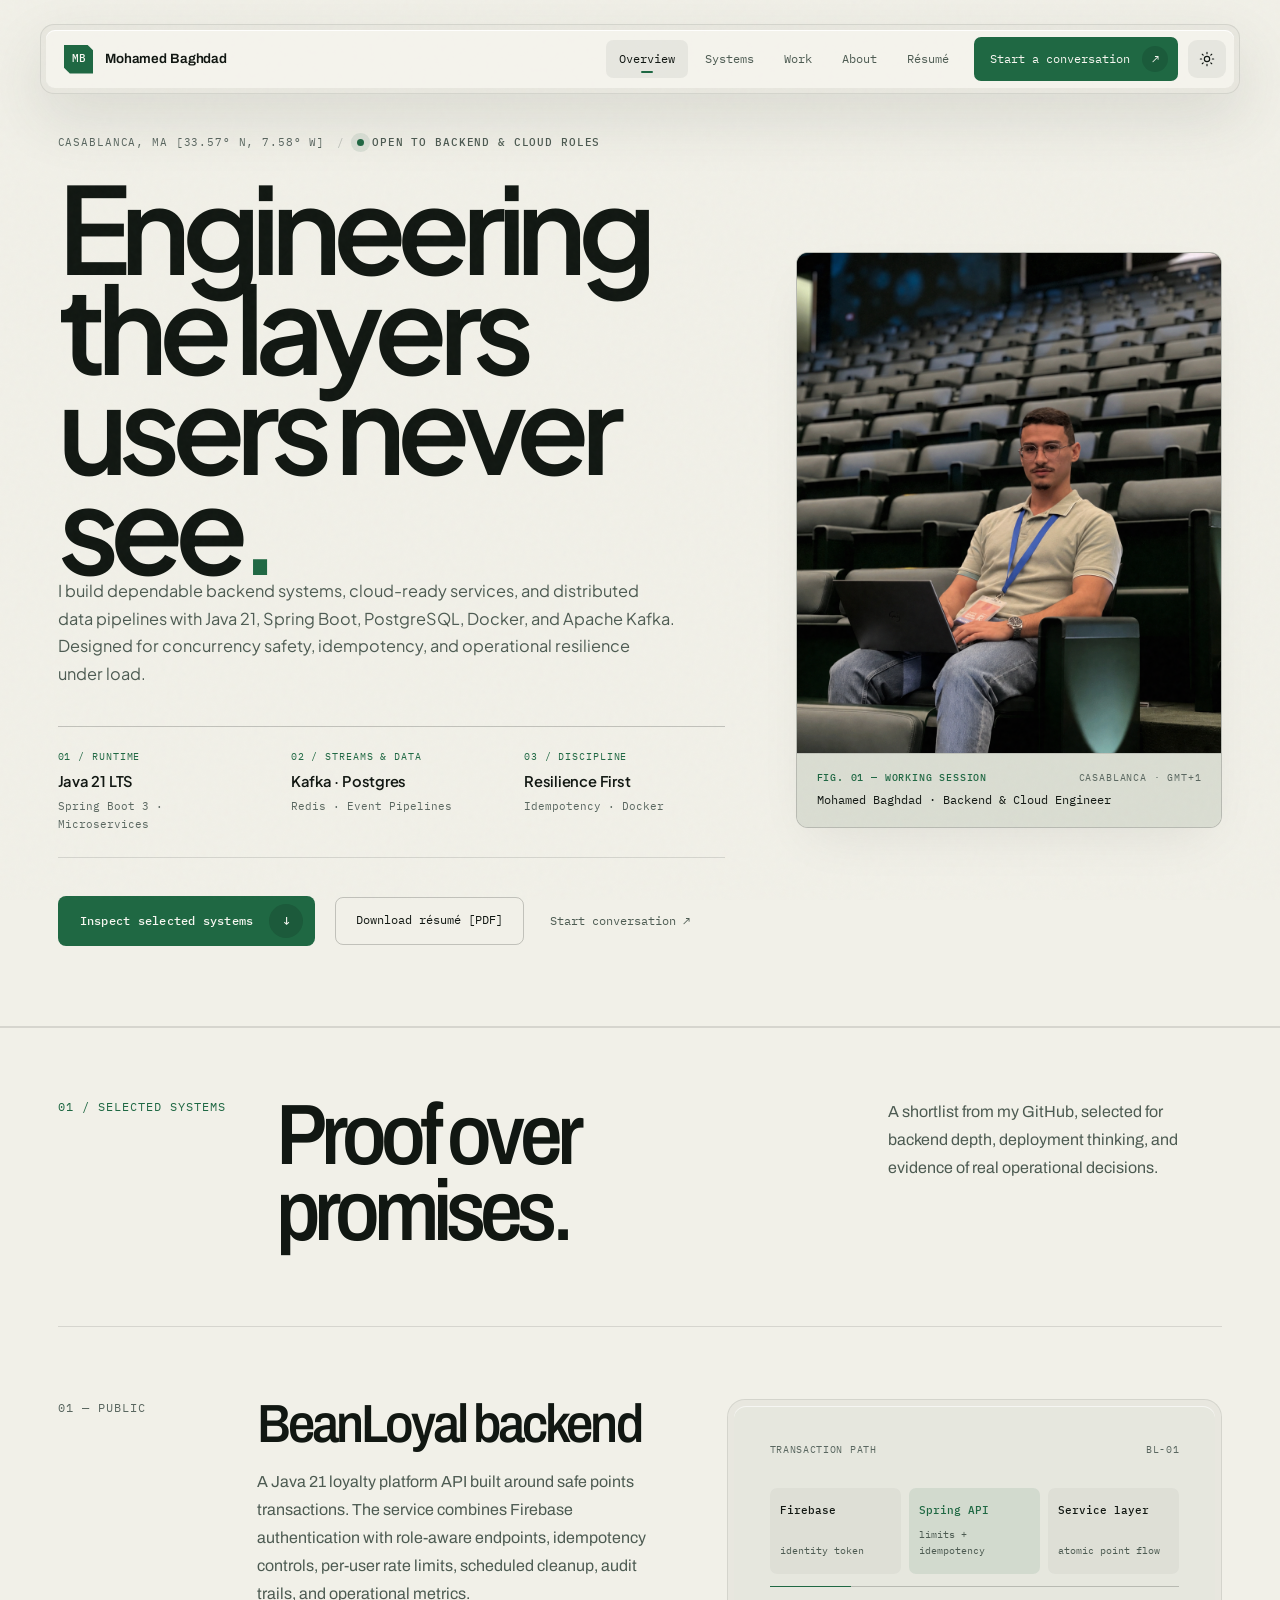
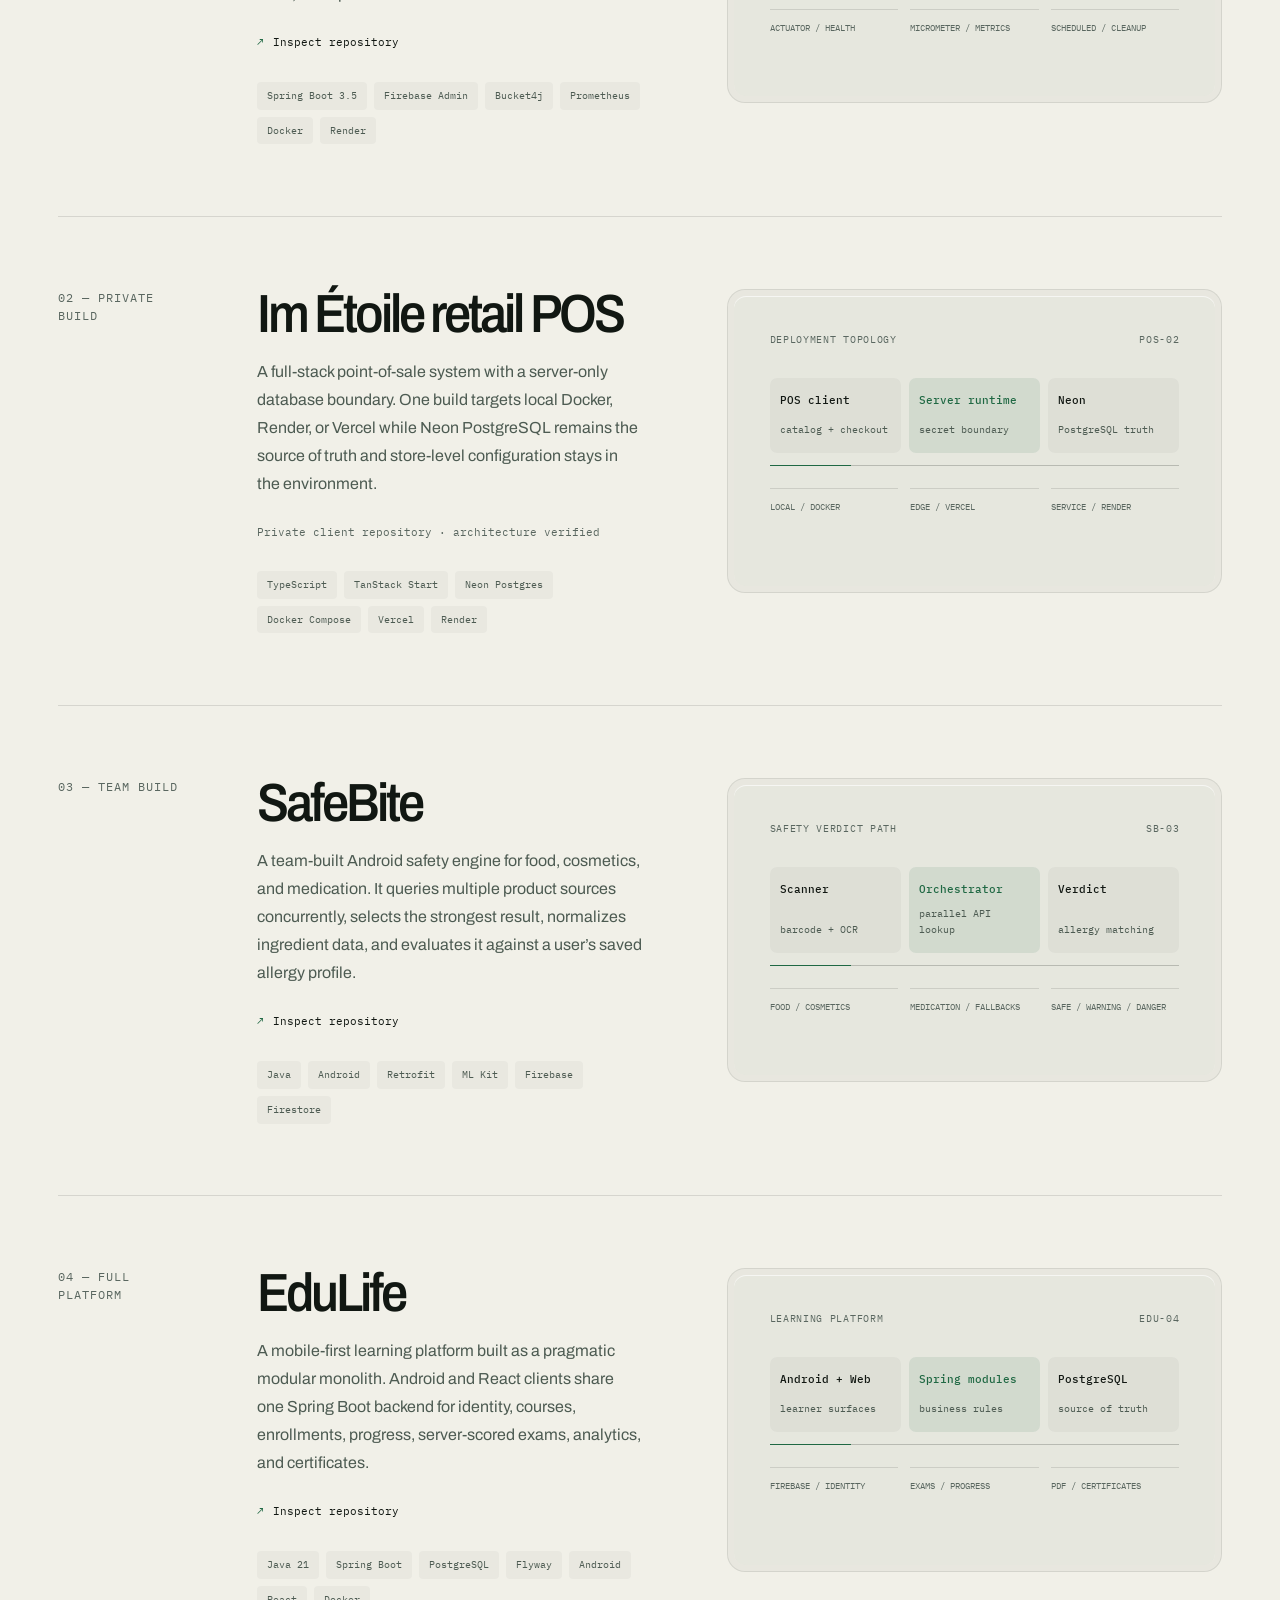
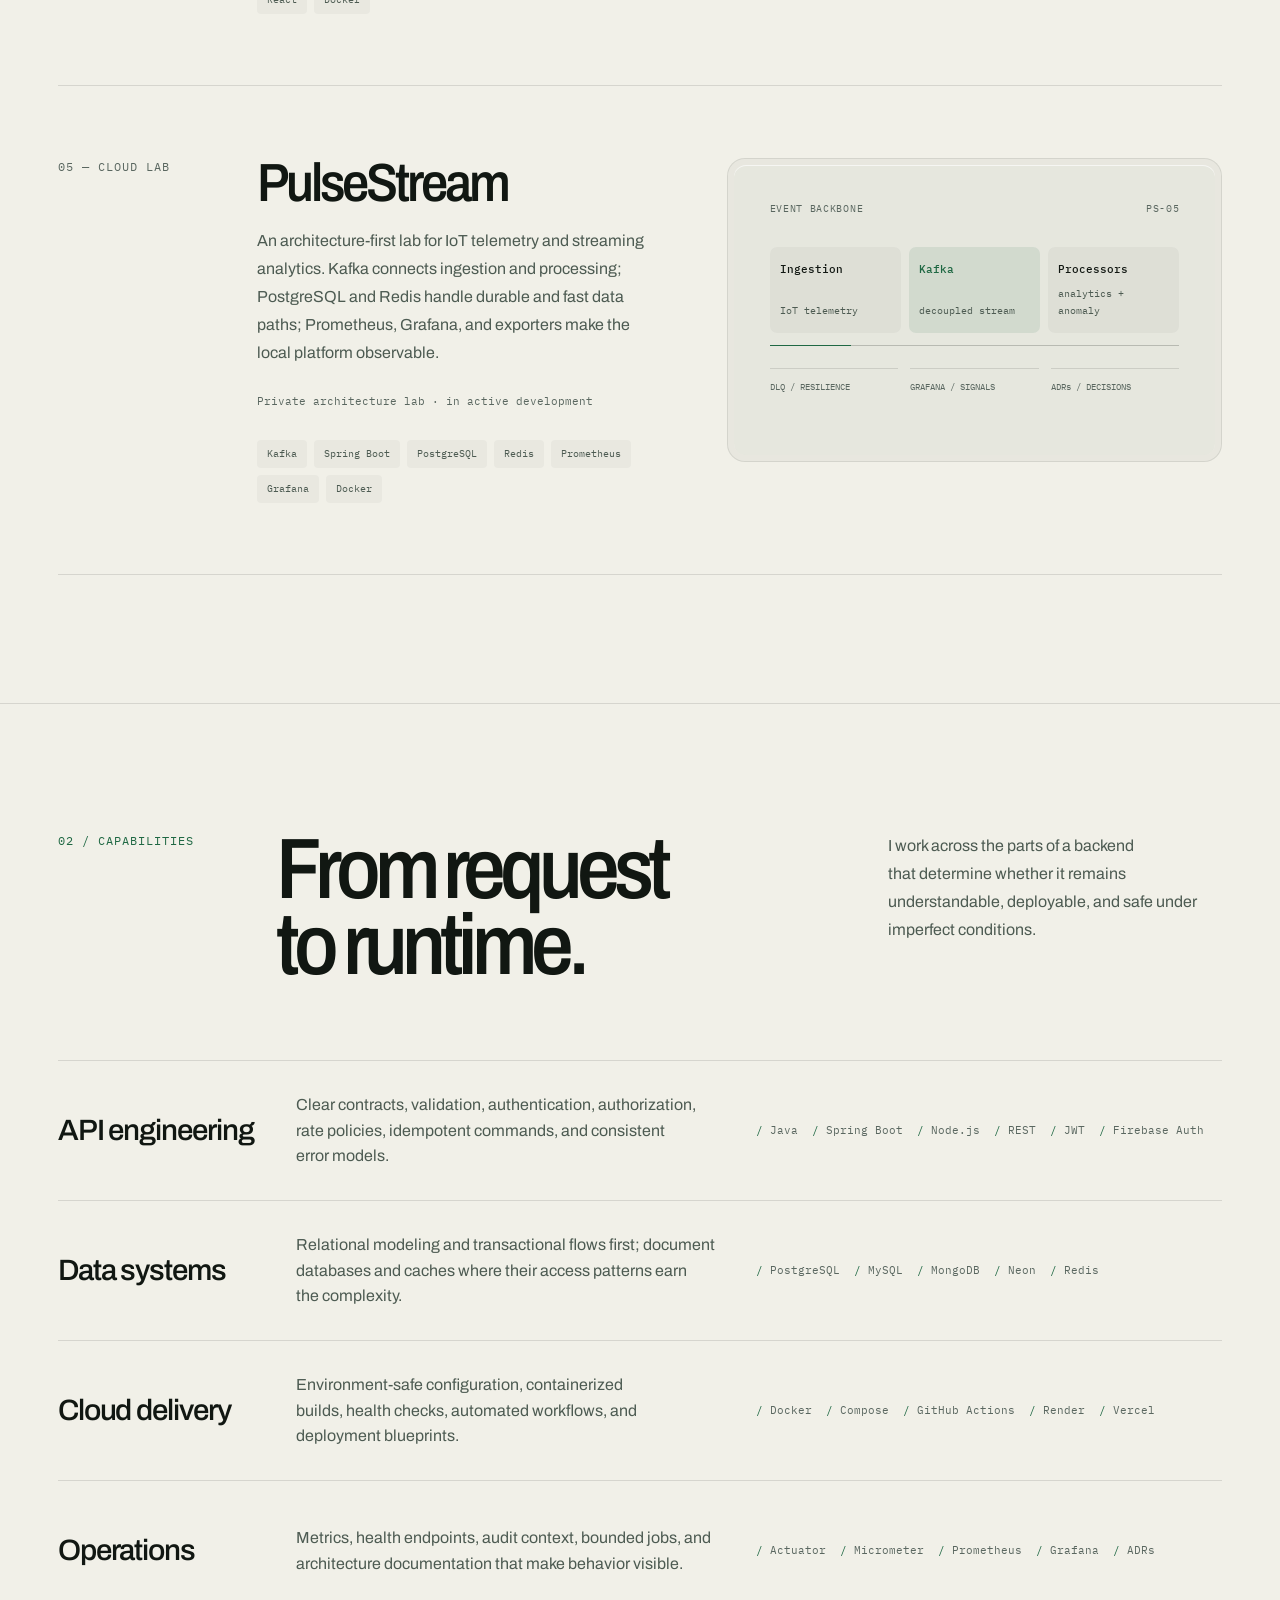
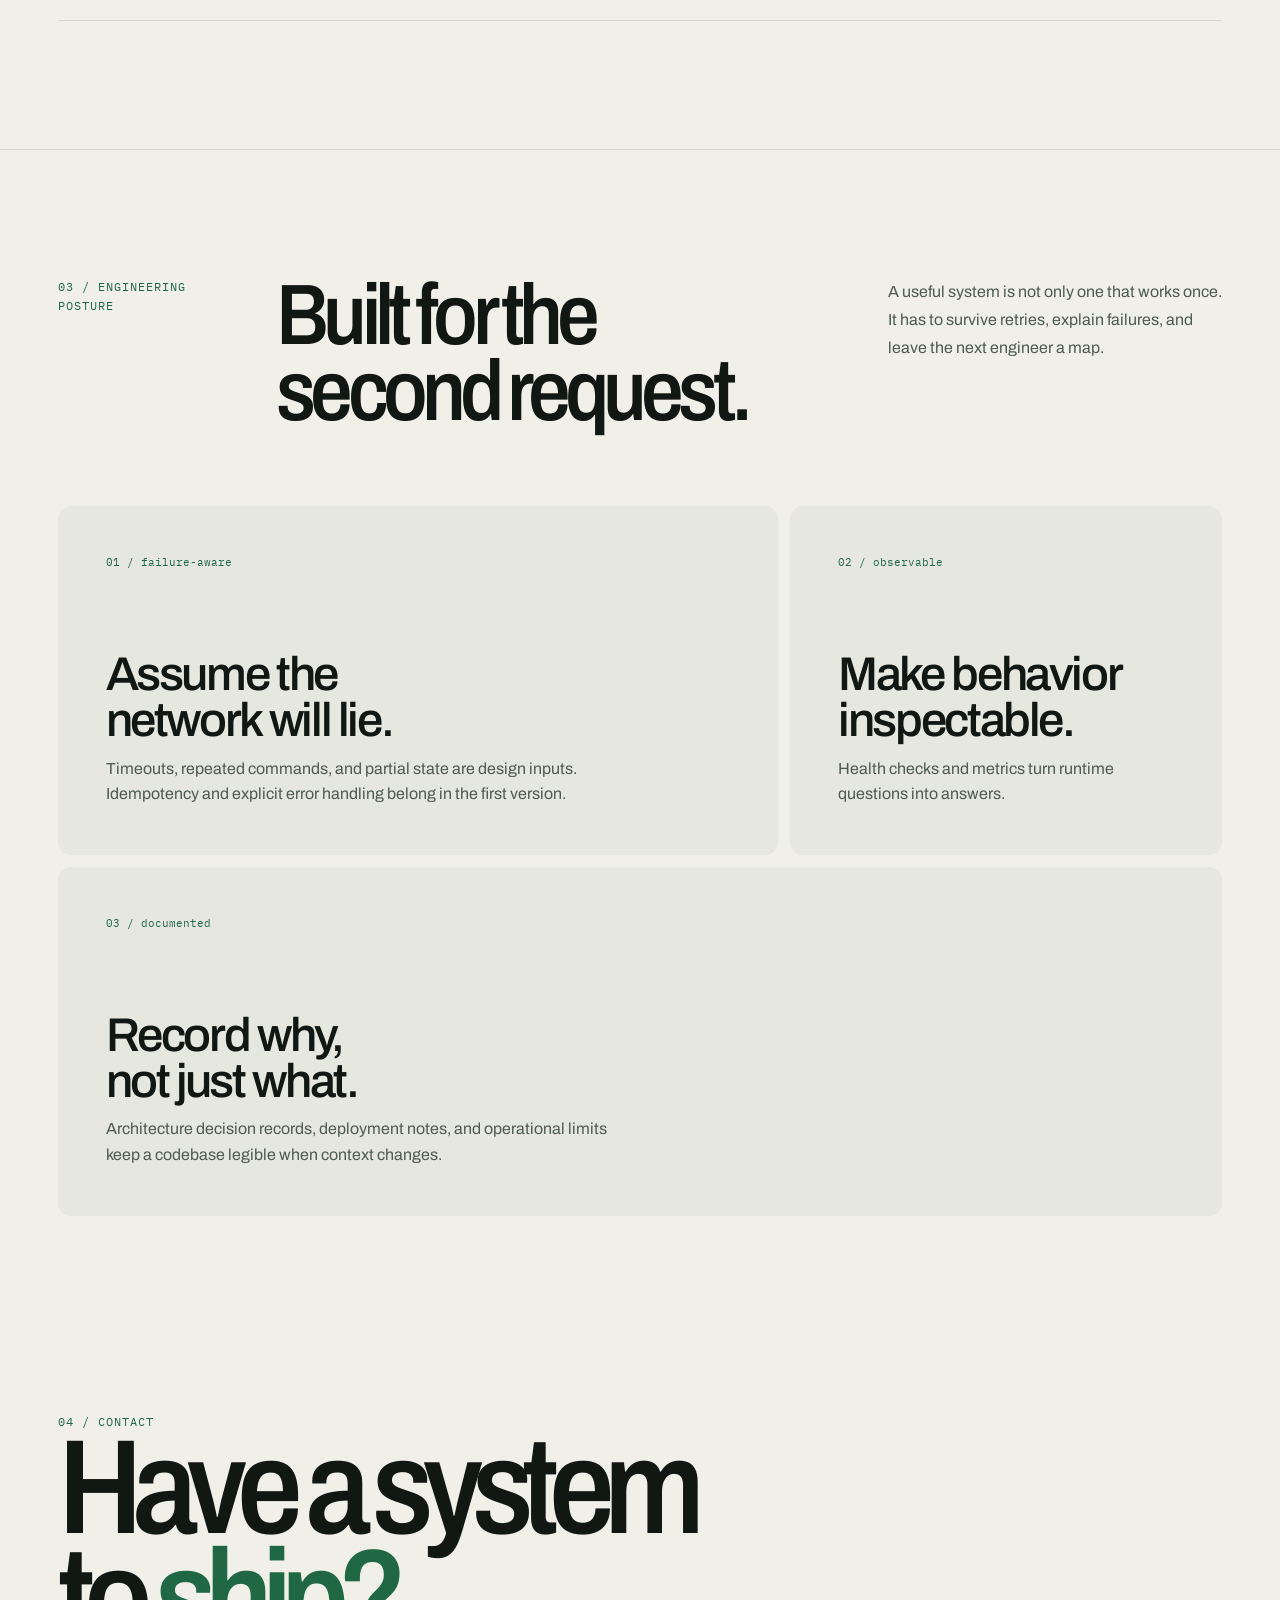
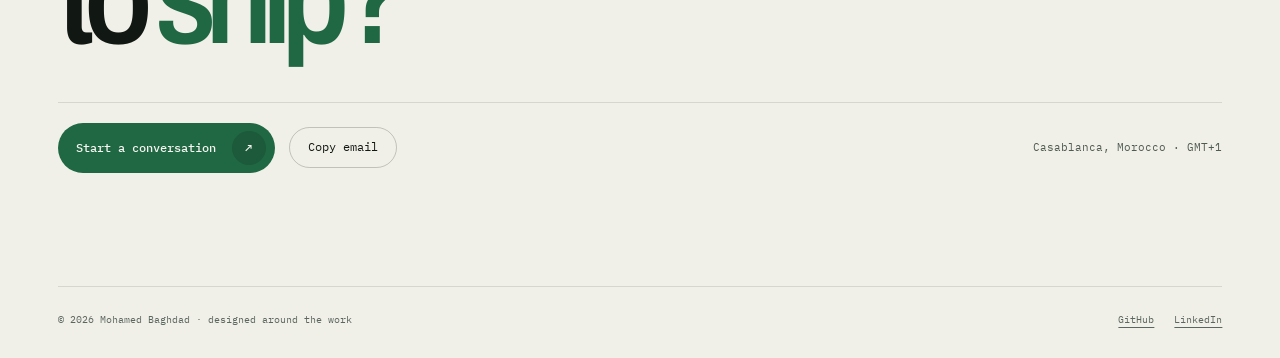
==== commit b45e2069: "feat: add site behavior script, styling, and theme switching support" ====
--- a/index.html
+++ b/index.html
@@ -1,862 +1,345 @@
 <!DOCTYPE html>
 <html lang="en">
 <head>
-<meta charset="UTF-8">
-<meta name="viewport" content="width=device-width, initial-scale=1.0">
-<title>Mohamed Baghdad | Backend Engineer & System Design</title>
-<meta name="description" content="Portfolio of Mohamed Baghdad (often searched as Baghdad Mohamed), an ALX Certified Backend Engineer specializing in scalable SaaS, POS systems, and Android MVVM mobile products. Available for freelance.">
-<meta name="keywords" content="Mohamed Baghdad, Baghdad Mohamed, Software Engineer, Backend Developer, Android Developer, Laravel, Freelance, SaaS, POS, EMSI">
-<meta name="author" content="Mohamed Baghdad, Baghdad Mohamed">
-<meta name="robots" content="index, follow">
-<meta property="og:type" content="website">
-<meta property="og:title" content="Baghdad Mohamed (Mohamed Baghdad) | Software Engineer">
-<meta property="og:description" content="I build scalable SaaS & POS systems that handle real-world traffic. ALX Certified Backend Engineer.">
-<meta name="twitter:card" content="summary_large_image">
-<meta name="twitter:title" content="Mohamed Baghdad | Software Engineer">
-<meta name="twitter:description" content="I build scalable SaaS & POS systems that handle real-world traffic.">
-<link rel="preconnect" href="https://fonts.googleapis.com">
-<link rel="preconnect" href="https://fonts.gstatic.com" crossorigin>
-<link href="https://fonts.googleapis.com/css2?family=Instrument+Serif:ital@0;1&family=Geist:wght@300;400;500;600;700&family=Geist+Mono:wght@400;500&display=swap" rel="stylesheet">
-<style>
-*, *::before, *::after { box-sizing: border-box; margin: 0; padding: 0; }
-:root {
-  --white: #ffffff;
-  --off: #fafaf9;
-  --paper: #f5f4f1;
-  --rule: #e5e5e5;
-  --rule2: #d4d4d4;
-  --ink: #000000;
-  --ink2: #222222;
-  --ink3: #666666;
-  --ink4: #999999;
-  --accent-red: #ff3b30;
-  --accent-blue: #007aff;
-  --accent-green: #34c759;
-  --serif: 'Instrument Serif', Georgia, serif;
-  --sans: 'Geist', sans-serif;
-  --mono: 'Geist Mono', monospace;
-  --glass-bg: rgba(255, 255, 255, 0.7);
-  --glass-border: rgba(255, 255, 255, 0.4);
-}
-html { scroll-behavior: smooth; }
-body {
-  background: var(--off);
-  color: var(--ink);
-  font-family: var(--sans);
-  font-size: 15px;
-  line-height: 1.6;
-  overflow-x: hidden;
-  -webkit-font-smoothing: antialiased;
-}
-
-/* Ambient glow effect */
-body::after {
-  content: '';
-  position: fixed;
-  top: -20vh;
-  left: -20vw;
-  width: 140vw;
-  height: 140vh;
-  background: radial-gradient(circle at 50% 0%, rgba(0,122,255,0.05) 0%, transparent 50%),
-              radial-gradient(circle at 100% 100%, rgba(255,59,48,0.05) 0%, transparent 50%);
-  z-index: -2;
-  pointer-events: none;
-}
-
-body::before {
-  content: '';
-  position: fixed;
-  inset: 0;
-  background-image: 
-    linear-gradient(rgba(0,0,0,0.03) 1px, transparent 1px), 
-    linear-gradient(90deg, rgba(0,0,0,0.03) 1px, transparent 1px);
-  background-size: 60px 60px;
-  -webkit-mask-image: radial-gradient(circle at center, black 40%, transparent 100%);
-  mask-image: radial-gradient(circle at center, black 40%, transparent 100%);
-  pointer-events: none;
-  z-index: -1;
-}
-
-/* NAV */
-nav {
-  position: fixed;
-  top: 0; left: 0; right: 0;
-  z-index: 200;
-  height: clamp(50px, 8vh, 64px);
-  display: flex;
-  align-items: center;
-  justify-content: space-between;
-  padding: 0 clamp(20px, 5vw, 48px);
-  background: var(--glass-bg);
-  backdrop-filter: blur(24px);
-  -webkit-backdrop-filter: blur(24px);
-  border-bottom: 1px solid var(--rule);
-}
-.nav-logo { font-family: var(--mono); font-size: 0.85rem; font-weight: 600; letter-spacing: 0.04em; color: var(--ink); text-transform: uppercase; }
-.nav-logo em { font-style: normal; color: var(--accent-red); }
-.nav-links { display: flex; align-items: center; gap: 0; list-style: none; }
-.nav-links li { border-left: 1px solid var(--rule); }
-.nav-links li:last-child { border-right: 1px solid var(--rule); }
-.nav-links a { display: block; padding: 0 20px; height: 56px; line-height: 56px; color: var(--ink3); text-decoration: none; font-size: 0.78rem; font-weight: 500; letter-spacing: 0.04em; transition: color 0.15s, background 0.15s; }
-.nav-links a:hover { color: var(--ink); background: var(--off); }
-.nav-cta { font-family: var(--mono); font-size: 0.72rem; font-weight: 500; padding: 8px 18px; background: var(--ink); color: var(--white); text-decoration: none; letter-spacing: 0.06em; text-transform: uppercase; transition: background 0.15s; }
-.nav-cta:hover { background: var(--ink2); }
-
-.menu-toggle { display: none; cursor: pointer; padding: 10px; }
-.menu-toggle span { display: block; width: 24px; height: 2px; background: var(--ink); margin: 4px 0; }
-
-/* HERO */
-#hero { min-height: 100vh; display: grid; grid-template-columns: 1fr 1fr; border-bottom: 1px solid var(--rule); position: relative; z-index: 1; }
-.hero-left { padding: clamp(80px, 12vh, 140px) clamp(24px, 4vw, 64px) clamp(40px, 8vh, 80px) clamp(24px, 4vw, 48px); display: flex; flex-direction: column; justify-content: center; border-right: 1px solid var(--rule); position: relative; }
-.hero-left::after { content: ''; position: absolute; bottom: 0; right: 0; width: 100%; height: 50%; background: linear-gradient(to top, rgba(0,0,0,0.02), transparent); pointer-events: none; z-index: -1; }
-.hero-eyebrow { display: flex; align-items: center; gap: 12px; margin-bottom: 40px; padding: 6px 16px 6px 8px; background: rgba(52, 199, 89, 0.1); border-radius: 30px; width: fit-content; border: 1px solid rgba(52, 199, 89, 0.2); box-shadow: 0 4px 16px rgba(52,199,89,0.05); }
-.hero-avatar { width: 26px; height: 26px; border-radius: 50%; overflow: hidden; border: 1px solid rgba(52, 199, 89, 0.4); flex-shrink: 0; box-shadow: 0 0 12px rgba(52,199,89,0.2); background: var(--white); }
-.hero-avatar img { width: 100%; height: 100%; object-fit: cover; display: block; }
-.eyebrow-dot { width: 8px; height: 8px; background: var(--accent-green); border-radius: 50%; flex-shrink: 0; animation: blink 2s ease-in-out infinite; box-shadow: 0 0 8px var(--accent-green); }
-@keyframes blink { 0%,100%{opacity:1; transform: scale(1);} 50%{opacity:0.4; transform: scale(0.95);} }
-.eyebrow-text { font-family: var(--mono); font-size: 0.7rem; letter-spacing: 0.12em; text-transform: uppercase; color: var(--accent-green); font-weight: 600; display: flex; align-items: center; gap: 10px; }
-.hero-name { font-family: var(--serif); font-size: clamp(3rem, 8vw, 5.5rem); font-weight: 400; line-height: 0.95; letter-spacing: -0.03em; margin-bottom: 16px; color: var(--ink); text-shadow: 0 4px 24px rgba(0,0,0,0.03); }
-.hero-name em { font-style: italic; color: transparent; background: linear-gradient(90deg, var(--ink3), var(--ink)); -webkit-background-clip: text; background-clip: text; }
-.hero-role { font-family: var(--mono); font-size: 0.8rem; letter-spacing: 0.1em; text-transform: uppercase; color: var(--ink3); margin-bottom: 44px; padding-bottom: 44px; border-bottom: 1px solid var(--rule); }
-.hero-desc { font-size: clamp(1rem, 1vw + 0.8rem, 1.1rem); color: var(--ink2); line-height: 1.8; font-weight: 400; max-width: 460px; margin-bottom: 48px; }
-.hero-desc strong { font-weight: 600; color: var(--ink); }
-.hero-actions { display: flex; gap: 12px; }
-.btn-ink { padding: 16px 32px; background: var(--ink); color: var(--white); font-family: var(--sans); font-size: 0.85rem; font-weight: 600; letter-spacing: 0.02em; text-decoration: none; border: 1px solid var(--ink); border-radius: 8px; transition: all 0.2s cubic-bezier(0.16, 1, 0.3, 1); box-shadow: 0 4px 12px rgba(0,0,0,0.15); }
-.btn-ink:hover { background: var(--white); color: var(--ink); transform: translateY(-2px); box-shadow: 0 8px 24px rgba(0,0,0,0.1); }
-.btn-ghost { padding: 16px 32px; background: var(--white); color: var(--ink); font-family: var(--sans); font-size: 0.85rem; font-weight: 600; letter-spacing: 0.02em; text-decoration: none; border: 1px solid var(--rule2); border-radius: 8px; transition: all 0.2s cubic-bezier(0.16, 1, 0.3, 1); box-shadow: 0 2px 8px rgba(0,0,0,0.02); }
-.btn-ghost:hover { border-color: var(--ink); transform: translateY(-2px); box-shadow: 0 6px 16px rgba(0,0,0,0.05); }
-
-.hero-right { padding: clamp(80px, 12vh, 140px) clamp(24px, 4vw, 48px) clamp(40px, 8vh, 80px) clamp(24px, 4vw, 64px); display: flex; flex-direction: column; justify-content: center; background: radial-gradient(circle at top right, rgba(0,122,255,0.03), transparent 60%); }
-.arch-title { font-family: var(--mono); font-size: 0.65rem; letter-spacing: 0.12em; text-transform: uppercase; color: var(--ink3); margin-bottom: 24px; display: flex; align-items: center; gap: 12px; font-weight: 600; }
-.arch-title::before { content: ''; width: 30px; height: 1px; background: var(--rule2); }
-.arch-layers { display: flex; flex-direction: column; gap: 8px; }
-.arch-layer { padding: 16px 20px; border: 1px solid var(--rule); border-radius: 12px; display: flex; align-items: center; gap: 16px; background: rgba(255,255,255,0.8); backdrop-filter: blur(8px); box-shadow: 0 2px 12px rgba(0,0,0,0.02); transition: transform 0.2s, box-shadow 0.2s; }
-.arch-layer:hover { transform: translateX(8px); box-shadow: 0 6px 20px rgba(0,0,0,0.04); border-color: var(--rule2); }
-.al-label { font-family: var(--mono); font-size: 0.65rem; font-weight: 600; letter-spacing: 0.08em; text-transform: uppercase; color: var(--ink3); width: 80px; flex-shrink: 0; }
-.al-content { display: flex; gap: 6px; flex-wrap: wrap; flex: 1; }
-.al-chip { padding: 4px 10px; font-family: var(--mono); font-size: 0.65rem; border-radius: 6px; border: 1px solid var(--rule); color: var(--ink2); background: var(--white); font-weight: 500; }
-.al-chip.blue { border-color: rgba(0,122,255,0.2); color: var(--accent-blue); background: rgba(0,122,255,0.05); }
-.al-chip.green { border-color: rgba(52,199,89,0.2); color: var(--accent-green); background: rgba(52,199,89,0.05); }
-.al-chip.red { border-color: rgba(255,59,48,0.2); color: var(--accent-red); background: rgba(255,59,48,0.05); }
-.hero-metrics { display: grid; grid-template-columns: repeat(3,1fr); gap: 16px; margin-top: 32px; }
-.hm-item { padding: 24px 20px; background: var(--white); border-radius: 12px; border: 1px solid var(--rule); box-shadow: 0 4px 16px rgba(0,0,0,0.02); position: relative; overflow: hidden; }
-.hm-item::before { content: ''; position: absolute; top: 0; left: 0; width: 100%; height: 3px; background: var(--ink); }
-.hm-item:nth-child(1)::before { background: var(--accent-blue); }
-.hm-item:nth-child(2)::before { background: var(--accent-green); }
-.hm-item:nth-child(3)::before { background: var(--accent-red); }
-.hm-num { font-family: var(--serif); font-size: 2.5rem; font-weight: 400; line-height: 1; margin-bottom: 8px; color: var(--ink); }
-.hm-label { font-family: var(--sans); font-size: 0.75rem; font-weight: 500; color: var(--ink3); }
-
-/* TICKER */
-.ticker { background: var(--ink); overflow: hidden; height: 40px; display: flex; align-items: center; position: relative; z-index: 1; }
-.ticker-inner { display: flex; white-space: nowrap; animation: ticker 35s linear infinite; }
-@keyframes ticker { 0%{transform:translateX(0)} 100%{transform:translateX(-50%)} }
-.ticker-item { display: inline-flex; align-items: center; gap: 14px; padding: 0 28px; font-family: var(--mono); font-size: 0.67rem; letter-spacing: 0.08em; text-transform: uppercase; color: rgba(255,255,255,0.5); border-right: 1px solid rgba(255,255,255,0.1); height: 40px; }
-.ticker-item strong { color: rgba(255,255,255,0.85); }
-
-/* SECTION COMMONS */
-.section-wrap { position: relative; z-index: 1; border-bottom: 1px solid var(--rule); }
-.section-header { display: grid; grid-template-columns: 1fr 2fr; gap: 0; border-bottom: 1px solid var(--rule); }
-.sh-left { padding: clamp(32px, 5vh, 48px); border-right: 1px solid var(--rule); display: flex; flex-direction: column; justify-content: flex-end; }
-.sh-index { font-family: var(--mono); font-size: 0.62rem; letter-spacing: 0.15em; text-transform: uppercase; color: var(--ink4); margin-bottom: 12px; }
-.sh-title { font-family: var(--serif); font-size: clamp(1.8rem, 4vw, 2.6rem); font-weight: 400; line-height: 1.1; letter-spacing: -0.02em; }
-.sh-title em { font-style: italic; color: var(--ink3); }
-.sh-right { padding: clamp(32px, 5vh, 48px) clamp(32px, 5vw, 64px); display: flex; align-items: flex-end; }
-.sh-desc { font-size: clamp(0.9rem, 1vw + 0.7rem, 1rem); color: var(--ink3); max-width: 480px; line-height: 1.75; font-weight: 300; }
-
-/* ABOUT */
-.about-grid { display: grid; grid-template-columns: repeat(auto-fit, minmax(300px, 1fr)); gap: 24px; padding: clamp(24px, 4vw, 48px); }
-.about-col { padding: 40px; background: var(--white); border: 1px solid var(--rule); border-radius: 16px; box-shadow: 0 4px 24px rgba(0,0,0,0.02); transition: transform 0.3s, box-shadow 0.3s; }
-.about-col:hover { transform: translateY(-4px); box-shadow: 0 12px 32px rgba(0,0,0,0.06); }
-.ac-label { font-family: var(--sans); font-size: 0.8rem; font-weight: 600; letter-spacing: 0.1em; text-transform: uppercase; color: var(--accent-blue); margin-bottom: 24px; padding-bottom: 16px; border-bottom: 1px solid var(--rule); display: flex; align-items: center; gap: 8px; }
-.ac-label::before { content: ''; width: 4px; height: 12px; background: var(--accent-blue); border-radius: 2px; }
-.about-col:nth-child(2) .ac-label { color: var(--accent-green); }
-.about-col:nth-child(2) .ac-label::before { background: var(--accent-green); }
-.about-col:nth-child(3) .ac-label { color: var(--accent-red); }
-.about-col:nth-child(3) .ac-label::before { background: var(--accent-red); }
-.ac-text { font-size: 1rem; color: var(--ink2); line-height: 1.8; font-weight: 400; }
-.ac-text strong { font-weight: 600; color: var(--ink); }
-.ac-list { list-style: none; }
-.ac-list li { padding: 12px 0; border-bottom: 1px solid var(--rule); font-size: 0.95rem; color: var(--ink2); display: flex; align-items: center; gap: 12px; font-weight: 400; transition: transform 0.2s; }
-.ac-list li:hover { transform: translateX(4px); }
-.ac-list li:last-child { border-bottom: none; }
-.ac-list li::before { content: ''; width: 6px; height: 6px; background: var(--ink4); border-radius: 50%; flex-shrink: 0; transition: background 0.2s; }
-.ac-list li:hover::before { background: var(--ink); }
-.ab-profile { display: flex; align-items: center; gap: 20px; margin-bottom: 20px; }
-.ab-avatar { width: 120px; height: 120px; border-radius: 50%; overflow: hidden; border: 3px solid var(--white); flex-shrink: 0; box-shadow: 0 6px 20px rgba(0,0,0,0.1); background: var(--off); transition: transform 0.3s ease, box-shadow 0.3s ease; cursor: pointer; }
-.ab-avatar:hover { transform: translateY(-2px); box-shadow: 0 8px 24px rgba(0,0,0,0.14); }
-.ab-avatar img { width: 100%; height: 100%; object-fit: cover; display: block; }
-.ab-name { font-family: var(--serif); font-size: 1.6rem; color: var(--ink); line-height: 1.1; }
-.ab-name em { font-style: italic; color: var(--ink3); }
-
-/* PROJECTS */
-.project-entry { border-bottom: 1px solid var(--rule); display: grid; grid-template-columns: 80px 1fr 1fr; min-height: 460px; transition: all 0.3s ease; position: relative; }
-.project-entry:last-child { border-bottom: none; }
-.project-entry:hover { background: rgba(255,255,255,0.5); }
-.project-entry::after { content: ''; position: absolute; left: 0; top: 0; width: 3px; height: 0; background: var(--ink); transition: height 0.3s ease; }
-.project-entry:hover::after { height: 100%; }
-.pe-index { border-right: 1px solid var(--rule); display: flex; flex-direction: column; align-items: center; padding: 64px 0; }
-.pe-num-v { font-family: var(--sans); font-size: 0.85rem; font-weight: 600; letter-spacing: 0.08em; color: var(--ink4); writing-mode: vertical-rl; text-orientation: mixed; transform: rotate(180deg); transition: color 0.3s; }
-.project-entry:hover .pe-num-v { color: var(--ink); }
-.pe-info { padding: clamp(40px, 6vh, 64px) clamp(32px, 5vw, 56px); border-right: 1px solid var(--rule); display: flex; flex-direction: column; }
-.pe-badge { display: inline-flex; align-items: center; gap: 8px; padding: 6px 14px; border: 1px solid var(--rule2); border-radius: 20px; font-family: var(--sans); font-size: 0.75rem; font-weight: 600; letter-spacing: 0.04em; text-transform: uppercase; color: var(--ink3); margin-bottom: 24px; width: fit-content; background: var(--white); box-shadow: 0 2px 8px rgba(0,0,0,0.02); }
-.pe-badge.award { border-color: rgba(255,59,48,0.2); color: var(--accent-red); background: rgba(255,59,48,0.05); }
-.pe-name { font-family: var(--serif); font-size: clamp(2rem, 4vw, 2.8rem); font-weight: 400; letter-spacing: -0.02em; line-height: 1.05; margin-bottom: 12px; }
-.pe-sub { font-family: var(--mono); font-size: 0.8rem; letter-spacing: 0.04em; color: var(--ink3); margin-bottom: 28px; font-weight: 500; }
-.pe-desc { font-size: 1.05rem; color: var(--ink2); line-height: 1.8; font-weight: 400; margin-bottom: 32px; flex: 1; }
-.pe-stack { display: flex; flex-wrap: wrap; gap: 8px; margin-bottom: 32px; }
-.pe-tech { font-family: var(--sans); font-size: 0.75rem; font-weight: 500; padding: 6px 12px; border: 1px solid var(--rule2); border-radius: 6px; color: var(--ink2); background: var(--white); transition: all 0.2s; }
-.pe-tech:hover { border-color: var(--ink); color: var(--ink); transform: translateY(-2px); box-shadow: 0 4px 12px rgba(0,0,0,0.05); }
-.pe-links { display: flex; gap: 0; border-top: 1px solid var(--rule); padding-top: 24px; }
-.pe-link { font-family: var(--sans); font-size: 0.85rem; font-weight: 600; text-transform: uppercase; text-decoration: none; color: var(--ink); padding: 8px 24px 8px 0; margin-right: 24px; border-right: 1px solid var(--rule); display: flex; align-items: center; gap: 8px; transition: all 0.2s; }
-.pe-link:last-child { border-right: none; margin-right: 0; }
-.pe-link:hover { color: var(--accent-blue); transform: translateX(4px); }
-.pe-visual { padding: clamp(40px, 6vh, 64px) clamp(32px, 5vw, 56px); display: flex; flex-direction: column; background: radial-gradient(circle at bottom right, rgba(0,0,0,0.02), transparent); position: relative; overflow: hidden; }
-.pv-label { font-family: var(--mono); font-size: 0.7rem; font-weight: 500; letter-spacing: 0.12em; text-transform: uppercase; color: var(--ink4); margin-bottom: 24px; }
-.flow-diagram { border: 1px solid var(--rule); border-radius: 12px; background: rgba(255,255,255,0.8); backdrop-filter: blur(8px); flex: 1; overflow: hidden; box-shadow: 0 8px 32px rgba(0,0,0,0.03); }
-.fd-row { display: flex; border-bottom: 1px solid var(--rule); min-height: 48px; align-items: stretch; }
-.fd-row:last-child { border-bottom: none; }
-.fd-cell { flex: 1; padding: 12px 18px; border-right: 1px solid var(--rule); font-family: var(--mono); font-size: 0.75rem; color: var(--ink3); display: flex; align-items: center; gap: 10px; }
-.fd-cell:last-child { border-right: none; }
-.fd-cell.hd { background: var(--white); color: var(--ink); font-family: var(--sans); font-size: 0.75rem; font-weight: 600; letter-spacing: 0.04em; text-transform: uppercase; }
-.fd-cell.bg-b { background: rgba(0,122,255,0.05); color: var(--accent-blue); font-weight: 500; }
-.fd-cell.bg-g { background: rgba(52,199,89,0.05); color: var(--accent-green); font-weight: 500; }
-.fd-cell.bg-r { background: rgba(255,59,48,0.05); color: var(--accent-red); font-weight: 500; }
-.fd-dot { width: 8px; height: 8px; border-radius: 50%; flex-shrink: 0; }
-.fd-bar { height: 6px; background: var(--rule); flex: 1; overflow: hidden; border-radius: 3px; }
-.fd-bar-fill { height: 100%; background: var(--ink); border-radius: 3px; }
-.pv-features { margin-top: 24px; background: var(--white); border: 1px solid var(--rule); border-radius: 12px; padding: 16px 24px; box-shadow: 0 4px 16px rgba(0,0,0,0.02); }
-.pvf-item { display: flex; align-items: center; gap: 12px; padding: 10px 0; border-bottom: 1px solid var(--rule); font-size: 0.9rem; color: var(--ink2); font-weight: 400; transition: transform 0.2s; }
-.project-entry:hover .pvf-item { transform: translateX(4px); }
-.pvf-item:last-child { border-bottom: none; }
-.pvf-item::before { content: '→'; font-family: var(--mono); font-size: 0.8rem; color: var(--accent-blue); flex-shrink: 0; font-weight: bold; }
-
-/* SKILLS */
-.skills-table { width: 100%; border-collapse: separate; border-spacing: 0; }
-.skills-table tr { transition: background 0.2s; }
-.skills-table tr:hover { background: rgba(255,255,255,0.6); }
-.skills-table td { padding: 36px 48px; vertical-align: top; border-bottom: 1px solid var(--rule); }
-.skills-table tr:last-child td { border-bottom: none; }
-.skills-table td:first-child { width: 220px; border-right: 1px solid var(--rule); font-family: var(--sans); font-size: 0.9rem; font-weight: 600; letter-spacing: 0.04em; color: var(--ink); }
-.skills-table td:nth-child(2) { width: 90px; border-right: 1px solid var(--rule); text-align: center; padding: 36px 20px; }
-.skill-level { display: flex; flex-direction: column; align-items: center; gap: 12px; }
-.skill-bar-v { width: 8px; height: 60px; background: var(--rule); position: relative; border-radius: 4px; overflow: hidden; }
-.skill-bar-v-fill { position: absolute; bottom: 0; width: 100%; background: var(--ink); border-radius: 4px; transition: height 1.2s cubic-bezier(0.16, 1, 0.3, 1); }
-.skills-table tr:nth-child(1) .skill-bar-v-fill { background: var(--accent-blue); }
-.skills-table tr:nth-child(2) .skill-bar-v-fill { background: var(--accent-green); }
-.skills-table tr:nth-child(3) .skill-bar-v-fill { background: var(--accent-red); }
-.sl-pct { font-family: var(--mono); font-size: 0.75rem; font-weight: 600; color: var(--ink3); }
-.skills-table tr:hover .sl-pct { color: var(--ink); }
-.skills-tags-row { display: flex; flex-wrap: wrap; gap: 8px; align-items: flex-start; padding-top: 4px; }
-.st-pill { padding: 6px 14px; font-family: var(--sans); font-size: 0.8rem; font-weight: 500; border: 1px solid var(--rule); border-radius: 20px; color: var(--ink2); background: var(--white); transition: all 0.2s; box-shadow: 0 2px 8px rgba(0,0,0,0.02); cursor: default; }
-.st-pill:hover { border-color: var(--ink); transform: translateY(-2px); box-shadow: 0 6px 16px rgba(0,0,0,0.06); }
-.st-pill.hl { border-color: var(--ink); background: var(--ink); color: var(--white); box-shadow: 0 4px 12px rgba(0,0,0,0.1); }
-
-/* PROCESS */
-.process-grid { display: grid; grid-template-columns: repeat(auto-fit, minmax(240px, 1fr)); gap: 16px; padding: 48px; background: rgba(255,255,255,0.4); }
-.process-col { padding: 32px 24px; background: var(--white); border: 1px solid var(--rule); border-radius: 12px; box-shadow: 0 4px 16px rgba(0,0,0,0.02); transition: all 0.3s; position: relative; overflow: hidden; }
-.process-col:hover { transform: translateY(-8px); box-shadow: 0 12px 32px rgba(0,0,0,0.06); border-color: var(--rule2); }
-.process-col::before { content: ''; position: absolute; top: 0; left: 0; right: 0; height: 3px; background: linear-gradient(90deg, transparent, var(--ink), transparent); transform: translateX(-100%); transition: transform 0.6s ease; }
-.process-col:hover::before { transform: translateX(100%); }
-.pc-num { font-family: var(--serif); font-size: 3.5rem; font-weight: 400; color: var(--rule2); line-height: 1; margin-bottom: 24px; transition: color 0.3s; }
-.process-col:hover .pc-num { color: var(--ink); }
-.pc-title { font-size: 1rem; font-weight: 600; margin-bottom: 12px; color: var(--ink); }
-.pc-desc { font-size: 0.85rem; color: var(--ink3); line-height: 1.7; font-weight: 400; }
-.pc-tag { display: inline-block; margin-top: 24px; font-family: var(--sans); font-size: 0.65rem; font-weight: 600; letter-spacing: 0.08em; text-transform: uppercase; color: var(--ink4); padding: 4px 10px; background: var(--off); border-radius: 20px; transition: all 0.3s; }
-.process-col:hover .pc-tag { background: var(--ink); color: var(--white); }
-
-/* ENGINEERING */
-.eng-grid { display: grid; grid-template-columns: 1fr 1.2fr; border-top: 1px solid var(--rule); }
-.eng-left { border-right: 1px solid var(--rule); padding: 24px 0; }
-.eng-item { padding: 32px 48px; display: grid; grid-template-columns: 32px 1fr; gap: 18px; align-items: start; transition: all 0.3s; border-left: 2px solid transparent; }
-.eng-item:hover { background: rgba(255,255,255,0.7); border-left-color: var(--accent-blue); transform: translateX(4px); }
-.ei-num { font-family: var(--mono); font-size: 0.7rem; font-weight: 600; color: var(--accent-blue); padding-top: 4px; }
-.eng-item:nth-child(2) .ei-num { color: var(--accent-green); }
-.eng-item:nth-child(2):hover { border-left-color: var(--accent-green); }
-.eng-item:nth-child(3) .ei-num { color: var(--accent-red); }
-.eng-item:nth-child(3):hover { border-left-color: var(--accent-red); }
-.eng-item:nth-child(4) .ei-num { color: var(--ink); }
-.eng-item:nth-child(4):hover { border-left-color: var(--ink); }
-.ei-title { font-size: 1.05rem; font-weight: 600; margin-bottom: 8px; color: var(--ink); }
-.ei-desc { font-size: 0.9rem; color: var(--ink3); line-height: 1.7; font-weight: 400; }
-.eng-right { padding: 48px; background: radial-gradient(circle at center, rgba(0,0,0,0.02), transparent); display: flex; flex-direction: column; gap: 32px; justify-content: center; }
-.terminal { border: 1px solid rgba(0,0,0,0.1); border-radius: 12px; background: #1c1c1e; font-family: var(--mono); overflow: hidden; box-shadow: 0 16px 40px rgba(0,0,0,0.15); }
-.terminal-bar { background: #2d2d2f; padding: 12px 16px; display: flex; align-items: center; gap: 14px; border-bottom: 1px solid #111; }
-.t-dots { display: flex; gap: 8px; }
-.t-dot { width: 12px; height: 12px; border-radius: 50%; }
-.t-dot.r{background:#ff5f57; box-shadow: 0 0 8px rgba(255,95,87,0.4);} 
-.t-dot.y{background:#ffbd2e; box-shadow: 0 0 8px rgba(255,189,46,0.4);} 
-.t-dot.g{background:#28c940; box-shadow: 0 0 8px rgba(40,201,64,0.4);}
-.t-filename { font-size: 0.7rem; font-weight: 500; color: rgba(255,255,255,0.6); letter-spacing: 0.05em; flex: 1; text-align: center; }
-.terminal-body { padding: 24px; font-size: 0.8rem; line-height: 2; color: #e5e5ea; }
-.t-line { display: flex; }
-.t-prompt { color: #34c759; margin-right: 12px; font-weight: bold; user-select: none; }
-.t-cmd { color: #fff; font-weight: 500; }
-.t-comment { color: #8e8e93; font-style: italic; }
-.t-success { color: #34c759; font-weight: 500; }
-.t-info { color: #0a84ff; padding-left: 20px; }
-.t-blank { height: 12px; }
-.ci-pipeline { border: 1px solid var(--rule); border-radius: 12px; background: rgba(255,255,255,0.9); backdrop-filter: blur(12px); box-shadow: 0 8px 24px rgba(0,0,0,0.04); overflow: hidden; }
-.cp-header { padding: 16px 20px; border-bottom: 1px solid var(--rule); background: var(--off); font-family: var(--sans); font-size: 0.75rem; font-weight: 600; letter-spacing: 0.04em; text-transform: uppercase; color: var(--ink); display: flex; justify-content: space-between; align-items: center; }
-.cp-status { color: var(--accent-green); display: flex; align-items: center; gap: 6px; font-weight: 600; }
-.cp-status::before { content: ''; width: 8px; height: 8px; background: var(--accent-green); border-radius: 50%; box-shadow: 0 0 8px var(--accent-green); animation: blink 2s infinite; }
-.cp-step { display: flex; align-items: center; gap: 16px; padding: 14px 20px; border-bottom: 1px solid var(--rule); font-family: var(--mono); font-size: 0.75rem; color: var(--ink2); transition: background 0.2s; }
-.cp-step:hover { background: var(--white); }
-.cp-step:last-child { border-bottom: none; }
-.s-icon { width: 22px; height: 22px; border-radius: 50%; background: var(--accent-green); display: flex; align-items: center; justify-content: center; font-size: 0.7rem; font-weight: bold; color: var(--white); flex-shrink: 0; box-shadow: 0 2px 8px rgba(52,199,89,0.3); }
-.cp-time { margin-left: auto; color: var(--ink4); font-size: 0.7rem; background: var(--off); padding: 4px 10px; border-radius: 12px; border: 1px solid var(--rule); }
-
-/* CONTACT */
-#contact { min-height: 70vh; display: grid; grid-template-columns: 1fr 1fr; background: var(--white); position: relative; z-index: 1; }
-.contact-left { padding: clamp(60px, 10vh, 100px) clamp(24px, 4vw, 64px); display: flex; flex-direction: column; justify-content: center; position: relative; }
-.contact-left::after { content: ''; position: absolute; right: 0; top: 10%; height: 80%; width: 1px; background: linear-gradient(to bottom, transparent, var(--rule), transparent); }
-.contact-title { font-family: var(--serif); font-size: clamp(2.5rem, 6vw, 4.5rem); font-weight: 400; line-height: 0.95; letter-spacing: -0.03em; margin-bottom: 24px; text-shadow: 0 4px 24px rgba(0,0,0,0.02); }
-.contact-title em { font-style: italic; color: transparent; background: linear-gradient(90deg, var(--ink3), var(--ink)); -webkit-background-clip: text; background-clip: text; }
-.contact-desc { font-size: 1.1rem; color: var(--ink3); line-height: 1.8; font-weight: 400; max-width: 440px; margin-bottom: 48px; }
-.contact-avail { display: inline-flex; align-items: center; gap: 10px; padding: 10px 20px; border-radius: 30px; background: rgba(52, 199, 89, 0.1); border: 1px solid rgba(52, 199, 89, 0.2); font-family: var(--sans); font-size: 0.8rem; font-weight: 600; letter-spacing: 0.04em; text-transform: uppercase; color: var(--accent-green); margin-bottom: 40px; width: fit-content; box-shadow: 0 4px 16px rgba(52,199,89,0.1); }
-.contact-avail::before { content: ''; width: 8px; height: 8px; background: var(--accent-green); border-radius: 50%; animation: blink 2s infinite; box-shadow: 0 0 8px var(--accent-green); }
-.contact-actions { display: flex; gap: 12px; }
-.contact-right { padding: clamp(60px, 10vh, 100px) clamp(24px, 4vw, 64px); display: flex; flex-direction: column; justify-content: center; background: radial-gradient(circle at bottom left, rgba(0,0,0,0.02), transparent 70%); }
-.contact-links-list { list-style: none; display: flex; flex-direction: column; gap: 16px; }
-.cl-item { background: var(--white); border-radius: 16px; border: 1px solid var(--rule); box-shadow: 0 4px 24px rgba(0,0,0,0.02); transition: all 0.3s cubic-bezier(0.16, 1, 0.3, 1); }
-.cl-item:hover { transform: translateX(-8px); box-shadow: -8px 12px 32px rgba(0,0,0,0.06); border-color: var(--rule2); }
-.cl-item a { display: flex; align-items: center; gap: 20px; padding: 24px; text-decoration: none; color: var(--ink); width: 100%; border-radius: 16px; }
-.cl-icon { width: 44px; height: 44px; border-radius: 12px; background: var(--ink); display: flex; align-items: center; justify-content: center; font-size: 1.1rem; flex-shrink: 0; color: var(--white); box-shadow: 0 4px 12px rgba(0,0,0,0.1); transition: transform 0.3s; }
-.cl-item:hover .cl-icon { transform: scale(1.1) rotate(5deg); background: var(--accent-blue); }
-.cl-label { flex: 1; font-family: var(--sans); font-size: 0.85rem; font-weight: 600; letter-spacing: 0.04em; text-transform: uppercase; color: var(--ink3); }
-.cl-val { font-family: var(--mono); color: var(--ink); font-size: 0.85rem; font-weight: 500; }
-.cl-arr { color: var(--ink4); margin-left: 12px; font-weight: bold; font-size: 1.1rem; transition: transform 0.3s, color 0.3s; }
-.cl-item:hover .cl-arr { color: var(--ink); transform: translate(4px, -4px); }
-
-/* FOOTER */
-footer { padding: 0; border-top: 1px solid var(--rule); display: grid; grid-template-columns: repeat(auto-fit, minmax(200px, 1fr)); position: relative; z-index: 10; background: rgba(255,255,255,0.8); backdrop-filter: blur(12px); }
-.footer-cell { padding: 24px 48px; display: flex; align-items: center; font-family: var(--sans); font-size: 0.8rem; font-weight: 500; color: var(--ink3); }
-.footer-cell:nth-child(1) { border-right: 1px solid var(--rule); }
-.footer-cell:last-child { border-left: 1px solid var(--rule); justify-content: flex-end; }
-.footer-cell:nth-child(2) { justify-content: center; }
-.footer-logo { font-family: var(--mono); font-weight: 600; font-size: 0.85rem; color: var(--ink); text-transform: uppercase; letter-spacing: 0.04em; }
-.footer-logo em { font-style: normal; color: var(--accent-red); }
-
-/* REVEAL */
-.reveal { opacity: 0; transform: translateY(18px); transition: opacity 0.55s ease, transform 0.55s ease; }
-.reveal.up { opacity: 1; transform: translateY(0); }
-.d1{transition-delay:.08s} .d2{transition-delay:.16s} .d3{transition-delay:.24s} .d4{transition-delay:.32s} .d5{transition-delay:.4s}
-
-/* ======= RESPONSIVE BREAKPOINTS ======= */
-
-/* Hamburger button */
-.nav-hamburger { display: none; flex-direction: column; gap: 5px; cursor: pointer; padding: 8px; border: none; background: none; }
-.nav-hamburger span { display: block; width: 22px; height: 2px; background: var(--ink); border-radius: 2px; transition: all 0.3s; }
-.nav-hamburger.open span:nth-child(1) { transform: translateY(7px) rotate(45deg); }
-.nav-hamburger.open span:nth-child(2) { opacity: 0; }
-.nav-hamburger.open span:nth-child(3) { transform: translateY(-7px) rotate(-45deg); }
-
-/* Mobile drawer */
-.mobile-menu { display: none; position: fixed; inset: 0; background: var(--white); z-index: 250; flex-direction: column; align-items: center; justify-content: center; gap: 4px; }
-.mobile-menu.open { display: flex; }
-.mobile-menu a { font-family: var(--serif); font-size: 2.4rem; color: var(--ink); text-decoration: none; padding: 12px 40px; width: 100%; text-align: center; border-bottom: 1px solid var(--rule); transition: color 0.2s; }
-.mobile-menu a:last-child { border-bottom: none; }
-.mobile-menu a:hover { color: var(--accent-blue); }
-.mobile-cta { font-family: var(--mono) !important; font-size: 0.85rem !important; margin-top: 20px; padding: 14px 40px !important; background: var(--ink); color: var(--white) !important; border-radius: 8px; letter-spacing: 0.06em; text-transform: uppercase; }
-
-@media(max-width:1080px){
-  .project-entry { grid-template-columns: 1fr 1fr; min-height: auto; }
-  .pe-index { display: none; }
-}
-@media(max-width:960px){
-  .nav-hamburger { display: flex; }
-  .nav-links, .nav-cta { display: none; }
-  #hero { grid-template-columns: 1fr; }
-  .hero-left { border-right: none; }
-  .hero-right { border-top: 1px solid var(--rule); }
-  .section-header { grid-template-columns: 1fr; }
-  .sh-left { border-right: none; border-bottom: 1px solid var(--rule); }
-  .about-grid { grid-template-columns: 1fr; }
-  .project-entry { grid-template-columns: 1fr; min-height: auto; }
-  .pe-index { display: none; }
-  .pe-info { border-right: none; border-bottom: 1px solid var(--rule); }
-  .skills-table tr { display: block; border-bottom: 1px solid var(--rule); }
-  .skills-table tr:last-child { border-bottom: none; }
-  .skills-table td { display: block; border-bottom: none !important; }
-  .skills-table td:first-child { width: 100%; border-right: none; }
-  .skills-table td:nth-child(2) { display: none; }
-  .eng-grid { grid-template-columns: 1fr; }
-  .eng-left { border-right: none; border-bottom: 1px solid var(--rule); }
-  #contact { grid-template-columns: 1fr; min-height: auto; }
-  .contact-left::after { display: none; }
-  footer { grid-template-columns: 1fr; }
-  .footer-cell { border-right: none !important; border-left: none !important; border-bottom: 1px solid var(--rule); justify-content: flex-start !important; }
-  .footer-cell:last-child { border-bottom: none; }
-}
-@media(max-width:600px){
-  .hero-metrics { grid-template-columns: 1fr; }
-  .hero-actions { flex-direction: column; }
-  .btn-ink, .btn-ghost { width: 100%; text-align: center; }
-  .pe-links { flex-direction: column; }
-  .pe-link { border-right: none; padding: 12px 0; margin: 0; width: 100%; border-bottom: 1px solid var(--rule); }
-  .pe-link:last-child { border-bottom: none; }
-  .flow-diagram { overflow-x: auto; -webkit-overflow-scrolling: touch; }
-  .fd-row { min-width: 380px; }
-  .contact-actions { flex-direction: column; }
-  .contact-actions .btn-ink, .contact-actions .btn-ghost { width: 100%; }
-  .ticker-item { padding: 0 14px; font-size: 0.58rem; }
-  .t-filename { display: none; }
-  .cl-val { display: none; }
-}
-</style>
+  <meta charset="utf-8">
+  <meta name="viewport" content="width=device-width, initial-scale=1">
+  <title>Mohamed Baghdad — Backend &amp; Cloud Engineer</title>
+  <meta name="description" content="Mohamed Baghdad builds dependable backend systems, cloud-ready services, and operational tooling with Java, Spring Boot, PostgreSQL, Docker, and event-driven architecture.">
+  <meta name="theme-color" content="#f1f0e8">
+  <link rel="canonical" href="https://mohamedbaghdad.online/">
+  <link rel="icon" href="assets/favicon.svg" type="image/svg+xml">
+  <meta property="og:type" content="website">
+  <meta property="og:title" content="Mohamed Baghdad — Backend &amp; Cloud Engineer">
+  <meta property="og:description" content="Backend systems, cloud-ready services, and operational tooling built with care.">
+  <meta property="og:url" content="https://mohamedbaghdad.online/">
+  <meta property="og:image" content="https://mohamedbaghdad.online/assets/profile.jpg">
+  <meta name="twitter:card" content="summary_large_image">
+  <link rel="preconnect" href="https://fonts.googleapis.com">
+  <link rel="preconnect" href="https://fonts.gstatic.com" crossorigin>
+  <link rel="stylesheet" href="https://fonts.googleapis.com/css2?family=Plus+Jakarta+Sans:wght@300;400;500;600;700;800&amp;family=Archivo:wdth,wght@75..125,300..800&amp;family=IBM+Plex+Mono:ital,wght@0,400;0,500;1,400&amp;display=swap">
+  <link rel="stylesheet" href="assets/styles.css">
+  <link rel="preload" as="image" href="assets/hero-mohamed-auditorium.png" fetchpriority="high">
+  <script>
+    // Applied before first paint so a dark-theme visitor never sees a light flash.
+    try {
+      var stored = localStorage.getItem('mb-theme');
+      if (stored === 'dark' || stored === 'light') document.documentElement.dataset.theme = stored;
+      var dark = stored === 'dark' || (!stored && matchMedia('(prefers-color-scheme: dark)').matches);
+      document.querySelector('meta[name="theme-color"]').content = dark ? '#0c110e' : '#f1f0e8';
+    } catch (error) { /* storage blocked: fall back to the system preference */ }
+  </script>
+  <script type="application/ld+json">
+  {
+    "@context": "https://schema.org",
+    "@type": "Person",
+    "name": "Mohamed Baghdad",
+    "url": "https://mohamedbaghdad.online/",
+    "image": "https://mohamedbaghdad.online/assets/profile.jpg",
+    "jobTitle": "Backend & Cloud Engineer",
+    "email": "mailto:baghdadmohamed.me@gmail.com",
+    "address": { "@type": "PostalAddress", "addressLocality": "Casablanca", "addressCountry": "MA" },
+    "alumniOf": [
+      { "@type": "EducationalOrganization", "name": "EMSI" },
+      { "@type": "EducationalOrganization", "name": "ALX" }
+    ],
+    "knowsAbout": ["Java", "Spring Boot", "PostgreSQL", "Docker", "Kafka", "Cloud architecture"],
+    "sameAs": [
+      "https://github.com/MohamedMBG",
+      "https://www.linkedin.com/in/mohamed-baghdad-4b3035239/"
+    ]
+  }
+  </script>
 </head>
 <body>
-
-<nav>
-  <div class="nav-logo"><em>//</em>&nbsp;BAGHDAD.dev</div>
-  <ul class="nav-links">
-    <li><a href="about-mohamed-baghdad.html">About</a></li>
-    <li><a href="projects-mohamed-baghdad.html">Projects</a></li>
-    <li><a href="index.html#skills">Skills</a></li>
-    <li><a href="index.html#process">Process</a></li>
-    <li><a href="index.html#testimonials">Testimonials</a></li>
-    <li><a href="contact-mohamed-baghdad.html">Contact</a></li>
-  </ul>
-  <div class="lang-switch" style="display:flex; align-items:center; margin-right: 16px; font-family: var(--mono); font-size: 0.72rem; font-weight: 600;">
-    <a href="index.html" style="color: var(--ink); text-decoration: none;">EN</a><span style="color: var(--rule2); margin: 0 8px;">|</span><a href="index-fr.html" style="color: var(--ink4); text-decoration: none; transition: color 0.15s;">FR</a>
-  </div>
-  <a href="#contact" class="nav-cta">Hire Me ↗</a>
-  <button class="nav-hamburger" id="menuBtn" aria-label="Menu">
-    <span></span><span></span><span></span>
-  </button>
-</nav>
-
-<!-- MOBILE MENU -->
-<div class="mobile-menu" id="mobileMenu">
-  <a href="about-mohamed-baghdad.html" class="mobile-link">About</a>
-  <a href="projects-mohamed-baghdad.html" class="mobile-link">Projects</a>
-  <a href="index.html#skills" class="mobile-link">Skills</a>
-  <a href="index.html#process" class="mobile-link">Process</a>
-  <a href="index.html#testimonials" class="mobile-link">Testimonials</a>
-  <a href="contact-mohamed-baghdad.html" class="mobile-link">Contact</a>
-  <a href="assets/French_BAGHDAD_Mohamed_CV.pdf" download class="mobile-link">Download CV ↓</a>
-  <div class="lang-switch" style="display:flex; align-items:center; margin-right: 16px; font-family: var(--mono); font-size: 0.72rem; font-weight: 600;">
-    <a href="index.html" style="color: var(--ink); text-decoration: none;">EN</a><span style="color: var(--rule2); margin: 0 8px;">|</span><a href="index-fr.html" style="color: var(--ink4); text-decoration: none; transition: color 0.15s;">FR</a>
-  </div>
-  <a href="#contact" class="mobile-link mobile-cta">Hire Me ↗</a>
-</div>
-
-<!-- HERO -->
-<section id="hero">
-  <div class="hero-left">
-    <div class="hero-eyebrow reveal">
-      <div class="hero-avatar"><img src="assets/profile.jpg" alt="Baghdad Mohamed (Mohamed Baghdad) - Software Engineer Profile"></div>
-      <span class="eyebrow-text">Freelance &amp; 4th Year EMSI <div class="eyebrow-dot" style="margin: 0 2px"></div> Available</span>
+  <a class="skip-link" href="#main">Skip to content</a>
+  <div class="scroll-progress" aria-hidden="true"></div>
+
+  <header class="site-header">
+    <div class="nav-shell">
+      <nav class="nav-core" aria-label="Primary navigation">
+        <a class="brand" href="index.html" aria-label="Mohamed Baghdad, home">
+          <span class="brand-mark" aria-hidden="true">MB</span>
+          <span class="brand-name">Mohamed Baghdad</span>
+        </a>
+        <div class="nav-right">
+          <ul class="nav-links">
+            <li><a href="index.html" aria-current="page">Overview</a></li>
+            <li><a href="projects-mohamed-baghdad.html">Systems</a></li>
+            <li><a href="work-mohamed-baghdad.html">Work</a></li>
+            <li><a href="about-mohamed-baghdad.html">About</a></li>
+            <li><a href="assets/French_BAGHDAD_Mohamed_CV.pdf" download>Résumé</a></li>
+            <li><a class="nav-cta" href="contact-mohamed-baghdad.html">Start a conversation <span class="arrow-box" aria-hidden="true">↗</span></a></li>
+          </ul>
+          <div class="nav-tools">
+            <button class="theme-toggle" type="button" aria-pressed="false" aria-label="Switch to dark theme">
+              <svg class="icon-light" viewBox="0 0 24 24" fill="none" stroke="currentColor" stroke-width="1.7" stroke-linecap="round" aria-hidden="true"><circle cx="12" cy="12" r="4"/><path d="M12 2v2M12 20v2M4.9 4.9l1.4 1.4M17.7 17.7l1.4 1.4M2 12h2M20 12h2M4.9 19.1l1.4-1.4M17.7 6.3l1.4-1.4"/></svg>
+              <svg class="icon-dark" viewBox="0 0 24 24" fill="none" stroke="currentColor" stroke-width="1.7" stroke-linecap="round" stroke-linejoin="round" aria-hidden="true"><path d="M20 14.5A8.5 8.5 0 1 1 9.5 4a6.8 6.8 0 0 0 10.5 10.5Z"/></svg>
+            </button>
+            <button class="menu-button" type="button" aria-expanded="false" aria-controls="mobile-menu" aria-label="Open navigation">
+              <span></span><span></span>
+            </button>
+          </div>
+        </div>
+      </nav>
     </div>
-    <h1 class="hero-name reveal d1" style="font-size: clamp(2.5rem, 6vw, 4rem); max-width: 600px;">Mohamed Baghdad</h1>
-    <p class="hero-role reveal d2">Backend Engineer · System Design · Android / Full Stack</p>
-    <p class="hero-desc reveal d3"><strong>Backend Engineer focused on scalable systems, API architecture, and production-grade software.</strong> Strong in system design, with experience building Android and full stack products end to end.</p>
-    <div class="hero-actions reveal d4" style="align-items: center; flex-wrap: wrap;">
-      <a href="#projects" class="btn-ink">View My Work →</a>
-      <div class="lang-switch" style="display:flex; align-items:center; margin-right: 16px; font-family: var(--mono); font-size: 0.72rem; font-weight: 600;">
-    <a href="index.html" style="color: var(--ink); text-decoration: none;">EN</a><span style="color: var(--rule2); margin: 0 8px;">|</span><a href="index-fr.html" style="color: var(--ink4); text-decoration: none; transition: color 0.15s;">FR</a>
-  </div>
-  <a href="#contact" class="btn-ghost">Hire Me ↗</a>
-      <a href="assets/French_BAGHDAD_Mohamed_CV.pdf" download class="pe-link" style="border:none; margin-left: 8px; padding: 12px 0;">Download CV ↓</a>
+  </header>
+
+  <nav class="mobile-menu" id="mobile-menu" aria-label="Mobile navigation">
+    <a href="index.html">Overview</a>
+    <a href="projects-mohamed-baghdad.html">Systems</a>
+    <a href="work-mohamed-baghdad.html">Work</a>
+    <a href="about-mohamed-baghdad.html">About</a>
+    <a href="assets/French_BAGHDAD_Mohamed_CV.pdf" download>Résumé</a>
+    <a href="contact-mohamed-baghdad.html">Contact</a>
+  </nav>
+
+  <main class="page-main" id="main">
+    <section class="hero hero-monograph" aria-labelledby="hero-title">
+      <div class="container hero-monograph-grid">
+        <!-- Left: Engineering Monograph Column -->
+        <div class="hero-monograph-content">
+          <div class="hero-meta-strip reveal">
+            <span class="meta-location">CASABLANCA, MA [33.57° N, 7.58° W]</span>
+            <span class="meta-divider" aria-hidden="true">/</span>
+            <span class="meta-status"><span class="live-dot" aria-hidden="true"></span> OPEN TO BACKEND &amp; CLOUD ROLES</span>
+          </div>
+
+          <h1 id="hero-title" class="hero-monograph-title reveal">
+            Engineering the layers<br>users never see<span class="signal" aria-hidden="true">.</span>
+          </h1>
+
+          <p class="hero-monograph-lead reveal">
+            I build dependable backend systems, cloud-ready services, and distributed data pipelines with Java 21, Spring Boot, PostgreSQL, Docker, and Apache Kafka. Designed for concurrency safety, idempotency, and operational resilience under load.
+          </p>
+
+          <!-- Authentic Engineering Spec Grid -->
+          <div class="hero-spec-grid reveal">
+            <div class="spec-col">
+              <span class="spec-index">01 / RUNTIME</span>
+              <strong class="spec-value">Java 21 LTS</strong>
+              <span class="spec-sub">Spring Boot 3 · Microservices</span>
+            </div>
+            <div class="spec-col">
+              <span class="spec-index">02 / STREAMS &amp; DATA</span>
+              <strong class="spec-value">Kafka · Postgres</strong>
+              <span class="spec-sub">Redis · Event Pipelines</span>
+            </div>
+            <div class="spec-col">
+              <span class="spec-index">03 / DISCIPLINE</span>
+              <strong class="spec-value">Resilience First</strong>
+              <span class="spec-sub">Idempotency · Docker</span>
+            </div>
+          </div>
+
+          <!-- Refined Understated Actions -->
+          <div class="hero-monograph-actions reveal">
+            <a class="button-primary" href="#systems">
+              <span>Inspect selected systems</span>
+              <span class="arrow-box" aria-hidden="true">↓</span>
+            </a>
+            <a class="button-ghost" href="assets/French_BAGHDAD_Mohamed_CV.pdf" download>
+              <span>Download résumé [PDF]</span>
+            </a>
+            <a class="text-link" href="contact-mohamed-baghdad.html">Start conversation ↗</a>
+          </div>
+        </div>
+
+        <!-- Right: Gallery-Grade Architectural Framing -->
+        <div class="hero-monograph-media reveal">
+          <figure class="monograph-figure">
+            <div class="monograph-image-shell">
+              <img src="assets/hero-mohamed-auditorium.png" alt="Mohamed Baghdad working on a laptop in an auditorium" width="1080" height="1440" fetchpriority="high" decoding="async">
+            </div>
+            <figcaption class="monograph-caption">
+              <div class="caption-header">
+                <span class="caption-tag">FIG. 01 — WORKING SESSION</span>
+                <span class="caption-loc">CASABLANCA · GMT+1</span>
+              </div>
+              <p class="caption-desc">Mohamed Baghdad · Backend &amp; Cloud Engineer</p>
+            </figcaption>
+          </figure>
+        </div>
+      </div>
+    </section>
+
+    <section class="section" id="systems">
+      <div class="container">
+        <header class="section-head reveal">
+          <span class="section-index">01 / selected systems</span>
+          <h2 class="section-title">Proof over promises.</h2>
+          <p class="section-intro">A shortlist from my GitHub, selected for backend depth, deployment thinking, and evidence of real operational decisions.</p>
+        </header>
+
+        <div class="project-list">
+          <article class="project-row reveal">
+            <span class="project-index">01 — Public</span>
+            <div class="project-copy">
+              <h3>BeanLoyal backend</h3>
+              <p>A Java 21 loyalty platform API built around safe points transactions. The service combines Firebase authentication with role-aware endpoints, idempotency controls, per-user rate limits, scheduled cleanup, audit trails, and operational metrics.</p>
+              <div class="project-links"><a class="repo-link" href="https://github.com/MohamedMBG/bean_backedn" target="_blank" rel="noreferrer">Inspect repository</a></div>
+              <ul class="project-tech"><li>Spring Boot 3.5</li><li>Firebase Admin</li><li>Bucket4j</li><li>Prometheus</li><li>Docker</li><li>Render</li></ul>
+            </div>
+            <div class="architecture-shell">
+              <div class="architecture">
+                <div class="architecture-top"><span>transaction path</span><span>BL-01</span></div>
+                <div class="arch-flow">
+                  <div class="arch-node"><strong>Firebase</strong><span>identity token</span></div>
+                  <div class="arch-node highlight"><strong>Spring API</strong><span>limits + idempotency</span></div>
+                  <div class="arch-node"><strong>Service layer</strong><span>atomic point flow</span></div>
+                </div>
+                <div class="arch-line"></div>
+                <div class="arch-meta"><div>ACTUATOR / HEALTH</div><div>MICROMETER / METRICS</div><div>SCHEDULED / CLEANUP</div></div>
+              </div>
+            </div>
+          </article>
+
+          <article class="project-row reveal">
+            <span class="project-index">02 — Private build</span>
+            <div class="project-copy">
+              <h3>Im Étoile retail POS</h3>
+              <p>A full-stack point-of-sale system with a server-only database boundary. One build targets local Docker, Render, or Vercel while Neon PostgreSQL remains the source of truth and store-level configuration stays in the environment.</p>
+              <div class="project-links"><span class="private-label">Private client repository · architecture verified</span></div>
+              <ul class="project-tech"><li>TypeScript</li><li>TanStack Start</li><li>Neon Postgres</li><li>Docker Compose</li><li>Vercel</li><li>Render</li></ul>
+            </div>
+            <div class="architecture-shell">
+              <div class="architecture">
+                <div class="architecture-top"><span>deployment topology</span><span>POS-02</span></div>
+                <div class="arch-flow">
+                  <div class="arch-node"><strong>POS client</strong><span>catalog + checkout</span></div>
+                  <div class="arch-node highlight"><strong>Server runtime</strong><span>secret boundary</span></div>
+                  <div class="arch-node"><strong>Neon</strong><span>PostgreSQL truth</span></div>
+                </div>
+                <div class="arch-line"></div>
+                <div class="arch-meta"><div>LOCAL / DOCKER</div><div>EDGE / VERCEL</div><div>SERVICE / RENDER</div></div>
+              </div>
+            </div>
+          </article>
+
+          <article class="project-row reveal">
+            <span class="project-index">03 — Team build</span>
+            <div class="project-copy">
+              <h3>SafeBite</h3>
+              <p>A team-built Android safety engine for food, cosmetics, and medication. It queries multiple product sources concurrently, selects the strongest result, normalizes ingredient data, and evaluates it against a user’s saved allergy profile.</p>
+              <div class="project-links"><a class="repo-link" href="https://github.com/MohamedMBG/SafeBite" target="_blank" rel="noreferrer">Inspect repository</a></div>
+              <ul class="project-tech"><li>Java</li><li>Android</li><li>Retrofit</li><li>ML Kit</li><li>Firebase</li><li>Firestore</li></ul>
+            </div>
+            <div class="architecture-shell">
+              <div class="architecture">
+                <div class="architecture-top"><span>safety verdict path</span><span>SB-03</span></div>
+                <div class="arch-flow">
+                  <div class="arch-node"><strong>Scanner</strong><span>barcode + OCR</span></div>
+                  <div class="arch-node highlight"><strong>Orchestrator</strong><span>parallel API lookup</span></div>
+                  <div class="arch-node"><strong>Verdict</strong><span>allergy matching</span></div>
+                </div>
+                <div class="arch-line"></div>
+                <div class="arch-meta"><div>FOOD / COSMETICS</div><div>MEDICATION / FALLBACKS</div><div>SAFE / WARNING / DANGER</div></div>
+              </div>
+            </div>
+          </article>
+
+          <article class="project-row reveal">
+            <span class="project-index">04 — Full platform</span>
+            <div class="project-copy">
+              <h3>EduLife</h3>
+              <p>A mobile-first learning platform built as a pragmatic modular monolith. Android and React clients share one Spring Boot backend for identity, courses, enrollments, progress, server-scored exams, analytics, and certificates.</p>
+              <div class="project-links"><a class="repo-link" href="https://github.com/MohamedMBG/EduLife" target="_blank" rel="noreferrer">Inspect repository</a></div>
+              <ul class="project-tech"><li>Java 21</li><li>Spring Boot</li><li>PostgreSQL</li><li>Flyway</li><li>Android</li><li>React</li><li>Docker</li></ul>
+            </div>
+            <div class="architecture-shell">
+              <div class="architecture">
+                <div class="architecture-top"><span>learning platform</span><span>EDU-04</span></div>
+                <div class="arch-flow">
+                  <div class="arch-node"><strong>Android + Web</strong><span>learner surfaces</span></div>
+                  <div class="arch-node highlight"><strong>Spring modules</strong><span>business rules</span></div>
+                  <div class="arch-node"><strong>PostgreSQL</strong><span>source of truth</span></div>
+                </div>
+                <div class="arch-line"></div>
+                <div class="arch-meta"><div>FIREBASE / IDENTITY</div><div>EXAMS / PROGRESS</div><div>PDF / CERTIFICATES</div></div>
+              </div>
+            </div>
+          </article>
+
+          <article class="project-row reveal">
+            <span class="project-index">05 — Cloud lab</span>
+            <div class="project-copy">
+              <h3>PulseStream</h3>
+              <p>An architecture-first lab for IoT telemetry and streaming analytics. Kafka connects ingestion and processing; PostgreSQL and Redis handle durable and fast data paths; Prometheus, Grafana, and exporters make the local platform observable.</p>
+              <div class="project-links"><span class="private-label">Private architecture lab · in active development</span></div>
+              <ul class="project-tech"><li>Kafka</li><li>Spring Boot</li><li>PostgreSQL</li><li>Redis</li><li>Prometheus</li><li>Grafana</li><li>Docker</li></ul>
+            </div>
+            <div class="architecture-shell">
+              <div class="architecture">
+                <div class="architecture-top"><span>event backbone</span><span>PS-05</span></div>
+                <div class="arch-flow">
+                  <div class="arch-node"><strong>Ingestion</strong><span>IoT telemetry</span></div>
+                  <div class="arch-node highlight"><strong>Kafka</strong><span>decoupled stream</span></div>
+                  <div class="arch-node"><strong>Processors</strong><span>analytics + anomaly</span></div>
+                </div>
+                <div class="arch-line"></div>
+                <div class="arch-meta"><div>DLQ / RESILIENCE</div><div>GRAFANA / SIGNALS</div><div>ADRs / DECISIONS</div></div>
+              </div>
+            </div>
+          </article>
+        </div>
+      </div>
+    </section>
+
+    <section class="section" id="capabilities">
+      <div class="container">
+        <header class="section-head reveal">
+          <span class="section-index">02 / capabilities</span>
+          <h2 class="section-title">From request to runtime.</h2>
+          <p class="section-intro">I work across the parts of a backend that determine whether it remains understandable, deployable, and safe under imperfect conditions.</p>
+        </header>
+
+        <div class="capability-ledger">
+          <article class="capability-row reveal"><h3>API engineering</h3><p>Clear contracts, validation, authentication, authorization, rate policies, idempotent commands, and consistent error models.</p><ul class="tech-line"><li>Java</li><li>Spring Boot</li><li>Node.js</li><li>REST</li><li>JWT</li><li>Firebase Auth</li></ul></article>
+          <article class="capability-row reveal"><h3>Data systems</h3><p>Relational modeling and transactional flows first; document databases and caches where their access patterns earn the complexity.</p><ul class="tech-line"><li>PostgreSQL</li><li>MySQL</li><li>MongoDB</li><li>Neon</li><li>Redis</li></ul></article>
+          <article class="capability-row reveal"><h3>Cloud delivery</h3><p>Environment-safe configuration, containerized builds, health checks, automated workflows, and deployment blueprints.</p><ul class="tech-line"><li>Docker</li><li>Compose</li><li>GitHub Actions</li><li>Render</li><li>Vercel</li></ul></article>
+          <article class="capability-row reveal"><h3>Operations</h3><p>Metrics, health endpoints, audit context, bounded jobs, and architecture documentation that make behavior visible.</p><ul class="tech-line"><li>Actuator</li><li>Micrometer</li><li>Prometheus</li><li>Grafana</li><li>ADRs</li></ul></article>
+        </div>
+      </div>
+    </section>
+
+    <section class="section" id="principles">
+      <div class="container">
+        <header class="section-head reveal">
+          <span class="section-index">03 / engineering posture</span>
+          <h2 class="section-title">Built for the second request.</h2>
+          <p class="section-intro">A useful system is not only one that works once. It has to survive retries, explain failures, and leave the next engineer a map.</p>
+        </header>
+        <div class="principles-grid">
+          <article class="principle reveal"><span class="principle-num">01 / failure-aware</span><div><h3>Assume the network will lie.</h3><p>Timeouts, repeated commands, and partial state are design inputs. Idempotency and explicit error handling belong in the first version.</p></div></article>
+          <article class="principle reveal"><span class="principle-num">02 / observable</span><div><h3>Make behavior inspectable.</h3><p>Health checks and metrics turn runtime questions into answers.</p></div></article>
+          <article class="principle reveal"><span class="principle-num">03 / documented</span><div><h3>Record why, not just what.</h3><p>Architecture decision records, deployment notes, and operational limits keep a codebase legible when context changes.</p></div></article>
+        </div>
+      </div>
+    </section>
+
+    <section class="cta-section">
+      <div class="container">
+        <span class="section-index reveal">04 / contact</span>
+        <h2 class="reveal">Have a system to <a href="mailto:baghdadmohamed.me@gmail.com">ship?</a></h2>
+        <div class="cta-meta reveal">
+          <div class="cta-actions">
+            <a class="button-primary" href="contact-mohamed-baghdad.html">Start a conversation <span class="arrow-box" aria-hidden="true">↗</span></a>
+            <button class="button-ghost" type="button" data-copy="baghdadmohamed.me@gmail.com" data-copy-status="#home-copy-status">
+              <span data-copy-label>Copy email</span>
+            </button>
+          </div>
+          <span>Casablanca, Morocco&nbsp;· GMT+1</span>
+        </div>
+        <span class="status-live" id="home-copy-status" role="status" aria-live="polite"></span>
+      </div>
+    </section>
+  </main>
+
+  <footer class="site-footer">
+    <div class="container footer-inner">
+      <span>© <span data-year></span> Mohamed Baghdad · designed around the work</span>
+      <div class="footer-links"><a href="https://github.com/MohamedMBG" target="_blank" rel="noreferrer">GitHub</a><a href="https://www.linkedin.com/in/mohamed-baghdad-4b3035239/" target="_blank" rel="noreferrer">LinkedIn</a></div>
     </div>
-  </div>
-  <div class="hero-right">
-    <div class="reveal d1">
-      <div class="arch-title">System Architecture — Typical Stack</div>
-      <div class="arch-layers">
-        <div class="arch-layer"><span class="al-label">Presentation</span><div class="al-content"><span class="al-chip blue">Android MVVM</span><span class="al-chip blue">Kotlin</span><span class="al-chip blue">LiveData</span><span class="al-chip blue">ViewModels</span></div></div>
-        <div class="arch-layer"><span class="al-label">Domain</span><div class="al-content"><span class="al-chip">Use Cases</span><span class="al-chip">Repositories</span><span class="al-chip">Domain Models</span></div></div>
-        <div class="arch-layer"><span class="al-label">API Layer</span><div class="al-content"><span class="al-chip green">Laravel</span><span class="al-chip green">REST API</span><span class="al-chip green">Auth</span><span class="al-chip green">Controllers</span></div></div>
-        <div class="arch-layer"><span class="al-label">Data</span><div class="al-content"><span class="al-chip">MySQL</span><span class="al-chip">MongoDB</span><span class="al-chip">Oracle</span><span class="al-chip">Migrations</span></div></div>
-        <div class="arch-layer"><span class="al-label">DevOps</span><div class="al-content"><span class="al-chip red">GitHub Actions</span><span class="al-chip red">CI/CD</span><span class="al-chip red">Docker</span><span class="al-chip red">Deploy</span></div></div>
-      </div>
-    </div>
-    <div class="hero-metrics reveal d2">
-      <div class="hm-item"><div class="hm-num">90+</div><div class="hm-label">GitHub Repos</div></div>
-      <div class="hm-item"><div class="hm-num">1k+</div><div class="hm-label">API Reqs / mo</div></div>
-      <div class="hm-item"><div class="hm-num">85%</div><div class="hm-label">Client Satisfaction</div></div>
-      <div class="hm-item"><div class="hm-num">4</div><div class="hm-label">Products Built</div></div>
-      <div class="hm-item"><div class="hm-num">3rd</div><div class="hm-label">Place Hackathon</div></div>
-      <div class="hm-item"><div class="hm-num">CI</div><div class="hm-label">Every Push</div></div>
-    </div>
-  </div>
-</section>
-
-<!-- TICKER -->
-<div class="ticker">
-  <div class="ticker-inner">
-    <span class="ticker-item"><strong>ALX Certified</strong> — Backend Engineering</span>
-    <span class="ticker-item"><strong>★ Hackathon Award</strong> — NutriSafe</span>
-    <span class="ticker-item"><strong>Laravel</strong> · REST API Design</span>
-    <span class="ticker-item"><strong>EMSI 4DDSIR</strong> · 4th Year Student</span>
-    <span class="ticker-item"><strong>CI/CD</strong> · GitHub Actions</span>
-    <span class="ticker-item"><strong>MySQL · MongoDB · Oracle</strong></span>
-    <span class="ticker-item"><strong>SaaS</strong> · Multi-tenant Platforms</span>
-    <span class="ticker-item"><strong>Available</strong> for Freelance</span>
-    <span class="ticker-item"><strong>ALX Certified</strong> — Backend Engineering</span>
-    <span class="ticker-item"><strong>★ Hackathon Award</strong> — NutriSafe</span>
-    <span class="ticker-item"><strong>Laravel</strong> · REST API Design</span>
-    <span class="ticker-item"><strong>EMSI 4DDSIR</strong> · 4th Year Student</span>
-    <span class="ticker-item"><strong>CI/CD</strong> · GitHub Actions</span>
-    <span class="ticker-item"><strong>MySQL · MongoDB · Oracle</strong></span>
-    <span class="ticker-item"><strong>SaaS</strong> · Multi-tenant Platforms</span>
-    <span class="ticker-item"><strong>Available</strong> for Freelance</span>
-  </div>
-</div>
-
-<!-- ABOUT -->
-<section id="about" class="section-wrap">
-  <div class="section-header">
-    <div class="sh-left reveal"><div class="sh-index">01 — Profile</div><h2 class="sh-title">Engineering<br>with <em>purpose.</em></h2></div>
-    <div class="sh-right reveal d1"><p class="sh-desc">A product-oriented developer who connects technical precision with genuine business value — from mobile UX to backend architecture to automated deployment.</p></div>
-  </div>
-  <div class="about-grid">
-    <div class="about-col reveal">
-      <div class="ac-label">Background</div>
-      <div class="ab-profile">
-        <div class="ab-avatar"><img src="assets/profile.jpg" alt="Baghdad Mohamed (Mohamed Baghdad) - Backend & Mobile Developer"></div>
-        <div class="ab-name">Mohamed<br><em>Baghdad.</em></div>
-      </div>
-      <p class="ac-text">Hi, I'm Mohamed Baghdad. I have a backend-first mindset and strong architecture thinking. Before writing a single line of code, I architect scalable systems and define strict APIs.<br><br>While my core identity is in backend engineering and database design, I deliver end-to-end applications across Android and Full Stack when needed. My work spans from complex mobile apps to high-traffic SaaS products.</p>
-      <a href="assets/French_BAGHDAD_Mohamed_CV.pdf" download class="pe-link" style="border:none; margin: 24px 0 0 0; padding:0;">Download CV ↓</a>
-    </div>
-    <div class="about-col reveal d1">
-      <div class="ac-label">What I Build</div>
-      <ul class="ac-list">
-        <li>REST API architecture and auth flows</li>
-        <li>Database schemas across SQL &amp; NoSQL</li>
-        <li>Backend systems for mobile &amp; web</li>
-        <li>SaaS platforms with multi-tenant logic</li>
-        <li>CI/CD pipelines via GitHub Actions</li>
-        <li>Database schemas across SQL &amp; NoSQL</li>
-        <li>Products from idea to deployment</li>
-      </ul>
-    </div>
-    <div class="about-col reveal d2">
-      <div class="ac-label">Opportunities</div>
-      <ul class="ac-list">
-        <li>Software engineering internship</li>
-        <li>Android / mobile development roles</li>
-        <li>Full-stack freelance projects</li>
-        <li>Product-focused engineering teams</li>
-        <li>SaaS startup collaboration</li>
-        <li>Open-source partnerships</li>
-      </ul>
-    </div>
-  </div>
-</section>
-
-<!-- PROJECTS -->
-<section id="projects" class="section-wrap">
-  <div class="section-header">
-    <div class="sh-left reveal"><div class="sh-index">02 — Work</div><h2 class="sh-title">Featured<br><em>Projects.</em></h2></div>
-    <div class="sh-right reveal d1"><p class="sh-desc">Four production-grade products built to solve distinct real-world business problems — from award-winning mobile apps to multi-tenant SaaS platforms.</p></div>
-  </div>
-
-  <!-- P1 -->
-  <div class="project-entry reveal">
-    <div class="pe-index"><div class="pe-num-v">01 — NutriSafe</div></div>
-    <div class="pe-info">
-      <div class="pe-badge award">★ Hackathon Award Winner</div>
-      <h3 class="pe-name">NutriSafe</h3>
-      <p class="pe-sub">Android Application — Allergy Safety Scanner</p>
-      <div class="pe-desc">
-        <strong style="color:var(--ink); font-weight:600">Problem:</strong> Food allergy sufferers unknowingly consume dangerous ingredients due to confusing nutritional labels.<br><br>
-        <strong style="color:var(--ink); font-weight:600">Solution:</strong> Designed scalable API endpoints, local database synchronization logic, and robust offline fallback architecture to support real-time scanning.<br><br>
-        <strong style="color:var(--accent-green); font-weight:600">Results:</strong> 3rd Place Hackathon Winner. Handled complex OCR dataset parsing securely with sub-second API latency.
-      </div>
-      <div class="pe-stack"><span class="pe-tech">Android</span><span class="pe-tech">Kotlin</span><span class="pe-tech">Java</span><span class="pe-tech">MVVM</span><span class="pe-tech">CameraX</span><span class="pe-tech">Firebase</span><span class="pe-tech">REST API</span><span class="pe-tech">LiveData</span></div>
-      <div class="pe-links"><a href="#" class="pe-link">Case Study →</a><a href="#" class="pe-link">GitHub ↗</a><a href="#" class="pe-link">Demo ↗</a></div>
-    </div>
-    <div class="pe-visual">
-      <div class="pv-label">// system flow</div>
-      <div class="flow-diagram">
-        <div class="fd-row"><div class="fd-cell hd">Input</div><div class="fd-cell hd">Processing</div><div class="fd-cell hd">Output</div></div>
-        <div class="fd-row"><div class="fd-cell"><span class="fd-dot" style="background:var(--accent-blue)"></span>Barcode Scan</div><div class="fd-cell bg-b">Product API Lookup</div><div class="fd-cell bg-g">✓ Safe</div></div>
-        <div class="fd-row"><div class="fd-cell"><span class="fd-dot" style="background:var(--accent-blue)"></span>Camera OCR</div><div class="fd-cell bg-b">Ingredient Parser</div><div class="fd-cell bg-r">⚠ Allergen</div></div>
-        <div class="fd-row"><div class="fd-cell"><span class="fd-dot" style="background:var(--ink4)"></span>User Profile</div><div class="fd-cell">Allergy Matcher</div><div class="fd-cell">Recommendation</div></div>
-      </div>
-      <div class="pv-features">
-        <div class="pvf-item">Barcode + ingredient fallback scanning</div>
-        <div class="pvf-item">Personalized allergy profile engine</div>
-        <div class="pvf-item">External product database integration</div>
-        <div class="pvf-item">MVVM with clean repository pattern</div>
-      </div>
-    </div>
-  </div>
-
-  <!-- P2: Coffee Shop Loyalty -->
-  <div class="project-entry reveal">
-    <div class="pe-index"><div class="pe-num-v">02 — Coffee Shop Loyalty</div></div>
-    <div class="pe-info">
-      <div class="pe-badge">Mobile Loyalty Platform · 2024</div>
-      <h3 class="pe-name">Coffee Shop Loyalty System</h3>
-      <p class="pe-sub">Java · Kotlin · MVVM · Firebase · MongoDB · REST APIs</p>
-      <div class="pe-desc">
-        <strong style="color:var(--ink); font-weight:600">Problem:</strong> Independent cafes lack a scalable, real-time loyalty platform to engage customers on mobile without expensive overhead.<br><br>
-        <strong style="color:var(--ink); font-weight:600">Solution:</strong> Developed a modern Android app using Java/Kotlin with MVVM architecture, leveraging Firebase for real-time sync and MongoDB for scalable client data.<br><br>
-        <strong style="color:var(--accent-green); font-weight:600">Results:</strong> 100% real-time update reliability. Delivered a high-performance system ensuring seamless reward redemption across multiple shop locations.
-      </div>
-      <div class="pe-stack"><span class="pe-tech">Java</span><span class="pe-tech">Kotlin</span><span class="pe-tech">MVVM</span><span class="pe-tech">Firebase</span><span class="pe-tech">MongoDB</span><span class="pe-tech">REST APIs</span><span class="pe-tech">Deployment</span></div>
-      <div class="pe-links"><a href="#" class="pe-link">Case Study →</a><a href="#" class="pe-link">GitHub ↗</a></div>
-    </div>
-    <div class="pe-visual">
-      <div class="pv-label">// loyalty flow + real-time sync</div>
-      <div class="flow-diagram">
-        <div class="fd-row"><div class="fd-cell hd">Layer</div><div class="fd-cell hd">Source</div><div class="fd-cell hd">Strategy</div></div>
-        <div class="fd-row"><div class="fd-cell bg-b">Mobile App</div><div class="fd-cell">Kotlin + MVVM</div><div class="fd-cell bg-g" style="font-size:0.65rem">Reactive UI Updates</div></div>
-        <div class="fd-row"><div class="fd-cell bg-b">Backend</div><div class="fd-cell">Firebase + APIs</div><div class="fd-cell" style="font-size:0.65rem">Real-time Data Sync</div></div>
-        <div class="fd-row"><div class="fd-cell">Database</div><div class="fd-cell">MongoDB</div><div class="fd-cell" style="font-size:0.65rem">Scalable Client Docs</div></div>
-      </div>
-      <div class="pv-features">
-        <div class="pvf-item">Instant point updates via Firebase Realtime</div>
-        <div class="pvf-item">Clean MVVM architecture for high testability</div>
-        <div class="pvf-item">MongoDB flexible schema for diverse shop needs</div>
-        <div class="pvf-item">Automated deployment pipelines for Android & Backend</div>
-      </div>
-    </div>
-  </div>
-
-  <!-- P3: Scalable POS -->
-  <div class="project-entry reveal">
-    <div class="pe-index"><div class="pe-num-v">03 — Scalable POS</div></div>
-    <div class="pe-info">
-      <div class="pe-badge">Enterprise Backend · 2024</div>
-      <h3 class="pe-name">Scalable POS System</h3>
-      <p class="pe-sub">Laravel · MySQL · RBAC · Optimized Queries</p>
-      <div class="pe-desc">
-        <strong style="color:var(--ink); font-weight:600">Problem:</strong> Opticians rely on fragmented legacy software to manage critical medical prescriptions and optical stock.<br><br>
-        <strong style="color:var(--ink); font-weight:600">Solution:</strong> Engineered an enterprise backend focusing on high-performance database indexing, relational modeling, and strict RBAC filters.<br><br>
-        <strong style="color:var(--accent-green); font-weight:600">Results:</strong> Scaled to thousands of active SKUs. Reduced complex relational query times by 40% through strict backend optimization.
-      </div>
-      <div class="pe-stack"><span class="pe-tech">Laravel</span><span class="pe-tech">MySQL</span><span class="pe-tech">RBAC</span><span class="pe-tech">REST API</span><span class="pe-tech">CI/CD</span><span class="pe-tech">Query Optimization</span><span class="pe-tech">Oracle DB</span></div>
-      <div class="pe-links"><a href="#" class="pe-link">Case Study →</a><a href="#" class="pe-link">GitHub ↗</a></div>
-    </div>
-    <div class="pe-visual">
-      <div class="pv-label">// entity schema + role access</div>
-      <div class="flow-diagram">
-        <div class="fd-row"><div class="fd-cell hd">Entity</div><div class="fd-cell hd">Key Fields</div><div class="fd-cell hd">Relation</div></div>
-        <div class="fd-row"><div class="fd-cell bg-b">Customer</div><div class="fd-cell" style="font-size:0.6rem">id, name, phone, prescription</div><div class="fd-cell" style="font-size:0.6rem;color:var(--ink4)">1:N → Orders</div></div>
-        <div class="fd-row"><div class="fd-cell bg-b">Product</div><div class="fd-cell" style="font-size:0.6rem">id, type, brand, stock, price</div><div class="fd-cell" style="font-size:0.6rem;color:var(--ink4)">N:M → Orders</div></div>
-        <div class="fd-row"><div class="fd-cell bg-b">Order</div><div class="fd-cell" style="font-size:0.6rem">id, customer_id, items, total</div><div class="fd-cell" style="font-size:0.6rem;color:var(--ink4)">1:N → Items</div></div>
-        <div class="fd-row"><div class="fd-cell bg-r">Inventory</div><div class="fd-cell" style="font-size:0.6rem">product_id, qty, threshold</div><div class="fd-cell" style="font-size:0.6rem;color:var(--ink4)">1:1 → Product</div></div>
-      </div>
-      <div class="pv-features">
-        <div class="pvf-item">RBAC with Admin, Staff, and Cashier roles</div>
-        <div class="pvf-item">DB indexing on hot columns — query speed improved</div>
-        <div class="pvf-item">Prescription-linked orders with history tracking</div>
-        <div class="pvf-item">Daily &amp; monthly sales reports with export</div>
-      </div>
-    </div>
-  </div>
-
-  <!-- P4: Enterprise Car Renting -->
-  <div class="project-entry reveal">
-    <div class="pe-index"><div class="pe-num-v">04 — Car Renting</div></div>
-    <div class="pe-info">
-      <div class="pe-badge">Android Enterprise · 2023</div>
-      <h3 class="pe-name">Enterprise Car Renting</h3>
-      <p class="pe-sub">Java · Android · Firebase · Retrofit · SQLite</p>
-      <div class="pe-desc">
-        <strong style="color:var(--ink); font-weight:600">Problem:</strong> Field agents face lost contracts and corrupted app states due to patchy internet connections outdoors.<br><br>
-        <strong style="color:var(--ink); font-weight:600">Solution:</strong> Managed complex error handling and synchronization logic by pairing robust local database operations with delayed remote API commits.<br><br>
-        <strong style="color:var(--accent-green); font-weight:600">Results:</strong> Eradicated sync failures, proving system resilience when buffering high-value transactions during connectivity drops.
-      </div>
-      <div class="pe-stack"><span class="pe-tech">Java</span><span class="pe-tech">Android</span><span class="pe-tech">Firebase</span><span class="pe-tech">Retrofit</span><span class="pe-tech">SQLite</span><span class="pe-tech">MVVM</span><span class="pe-tech">LiveData</span></div>
-      <div class="pe-links"><a href="#" class="pe-link">Case Study →</a><a href="#" class="pe-link">GitHub ↗</a></div>
-    </div>
-    <div class="pe-visual">
-      <div class="pv-label">// offline-first sync architecture</div>
-      <div class="flow-diagram">
-        <div class="fd-row"><div class="fd-cell hd">Layer</div><div class="fd-cell hd">Source</div><div class="fd-cell hd">Strategy</div></div>
-        <div class="fd-row"><div class="fd-cell bg-b">Network</div><div class="fd-cell">Retrofit + Firebase</div><div class="fd-cell bg-g" style="font-size:0.65rem">Custom error handler</div></div>
-        <div class="fd-row"><div class="fd-cell bg-b">Cache</div><div class="fd-cell">SQLite local DB</div><div class="fd-cell" style="font-size:0.65rem">Offline-first reads</div></div>
-        <div class="fd-row"><div class="fd-cell">Sync</div><div class="fd-cell">Firebase Realtime</div><div class="fd-cell" style="font-size:0.65rem">State reconciliation</div></div>
-      </div>
-      <div class="pv-features">
-        <div class="pvf-item">Offline mode — full functionality without network</div>
-        <div class="pvf-item">Retrofit custom interceptors for connectivity failures</div>
-        <div class="pvf-item">State sync between SQLite cache &amp; Firebase remote</div>
-        <div class="pvf-item">Fleet booking, contracts &amp; client management</div>
-      </div>
-    </div>
-  </div>
-</section>
-
-<!-- SKILLS -->
-<section id="skills" class="section-wrap">
-  <div class="section-header">
-    <div class="sh-left reveal"><div class="sh-index">03 — Expertise</div><h2 class="sh-title">Technical<br><em>Skills.</em></h2></div>
-    <div class="sh-right reveal d1"><p class="sh-desc">A precise, layered skill set from mobile UI to database architecture. No padding, no guesswork.</p></div>
-  </div>
-  <table class="skills-table">
-    <tr class="reveal"><td>Backend Eng</td><td><div class="skill-level"><div class="skill-bar-v"><div class="skill-bar-v-fill" style="height:92%"></div></div><span class="sl-pct">92%</span></div></td><td><div class="skills-tags-row"><span class="st-pill hl">Node.js</span><span class="st-pill hl">Laravel</span><span class="st-pill hl">REST APIs</span><span class="st-pill hl">MySQL</span><span class="st-pill">MongoDB</span><span class="st-pill">Authentication</span><span class="st-pill">Redis</span><span class="st-pill">Queues</span><span class="st-pill">Caching</span></div></td></tr>
-    <tr class="reveal d1"><td>System Design</td><td><div class="skill-level"><div class="skill-bar-v"><div class="skill-bar-v-fill" style="height:88%"></div></div><span class="sl-pct">88%</span></div></td><td><div class="skills-tags-row"><span class="st-pill hl">Scalable Architecture</span><span class="st-pill hl">Event-Driven</span><span class="st-pill hl">CI/CD</span><span class="st-pill">Rate Limiting</span><span class="st-pill">Docker</span><span class="st-pill">Observability</span><span class="st-pill">Background Jobs</span></div></td></tr>
-    <tr class="reveal d2"><td>Android / Full Stack</td><td><div class="skill-level"><div class="skill-bar-v"><div class="skill-bar-v-fill" style="height:85%"></div></div><span class="sl-pct">85%</span></div></td><td><div class="skills-tags-row"><span class="st-pill hl">Kotlin / Java</span><span class="st-pill hl">MVVM</span><span class="st-pill hl">Next.js / React</span><span class="st-pill">Firebase</span><span class="st-pill">TypeScript</span><span class="st-pill">Android UI</span></div></td></tr>
-  </table>
-</section>
-
-<!-- PROCESS -->
-<section id="process" class="section-wrap">
-  <div class="section-header">
-    <div class="sh-left reveal"><div class="sh-index">04 — Methodology</div><h2 class="sh-title">How I<br><em>Work.</em></h2></div>
-    <div class="sh-right reveal d1"><p class="sh-desc">A structured, repeatable process from discovery to deployment. Organized, communicative, and shipping with intention.</p></div>
-  </div>
-  <div class="process-grid">
-    <div class="process-col reveal"><div class="pc-num">01</div><div class="pc-title">Discovery</div><p class="pc-desc">Define the real problem. Understand users, workflows, and constraints before touching code.</p><span class="pc-tag">Requirements · Scope · Feasibility</span></div>
-    <div class="process-col reveal d1"><div class="pc-num">02</div><div class="pc-title">Architecture</div><p class="pc-desc">Design the system — data models, API contracts, component boundaries, deployment strategy.</p><span class="pc-tag">Schema · API Design · Stack Choice</span></div>
-    <div class="process-col reveal d2"><div class="pc-num">03</div><div class="pc-title">Development</div><p class="pc-desc">Iterative builds. Meaningful commits. Modular code. CI runs on every push to main.</p><span class="pc-tag">TDD · Feature Branches · Code Review</span></div>
-    <div class="process-col reveal d3"><div class="pc-num">04</div><div class="pc-title">Testing</div><p class="pc-desc">Unit tests, integration checks, edge case coverage. Automated pipelines validate every build.</p><span class="pc-tag">Unit · Integration · Regression</span></div>
-    <div class="process-col reveal d4"><div class="pc-num">05</div><div class="pc-title">Delivery</div><p class="pc-desc">Deployed via pipeline. Structured handoff, README docs, and post-launch monitoring.</p><span class="pc-tag">Deploy · Docs · Support</span></div>
-  </div>
-</section>
-
-<!-- ENGINEERING -->
-<section id="engineering" class="section-wrap">
-  <div class="section-header">
-    <div class="sh-left reveal"><div class="sh-index">05 — Standards</div><h2 class="sh-title">Engineering<br><em>Discipline.</em></h2></div>
-    <div class="sh-right reveal d1"><p class="sh-desc">Code quality isn't a bonus — it's the baseline. Every project ships with CI, clean architecture, and documentation.</p></div>
-  </div>
-  <div class="eng-grid">
-    <div class="eng-left">
-      <div class="eng-item reveal"><span class="ei-num">01</span><div><div class="ei-title">Version Control Discipline</div><p class="ei-desc">Semantic commits, feature branch strategy, pull request reviews. Every repo tells a clean story of how the product evolved.</p></div></div>
-      <div class="eng-item reveal d1"><span class="ei-num">02</span><div><div class="ei-title">CI/CD via GitHub Actions</div><p class="ei-desc">Automated test → build → deploy pipeline on every push. No manual releases. No "works on my machine."</p></div></div>
-      <div class="eng-item reveal d2"><span class="ei-num">03</span><div><div class="ei-title">MVVM &amp; Clean Architecture</div><p class="ei-desc">Presentation, domain, and data layers kept strictly separate. ViewModels that don't know about Views. Repositories that don't know about UI.</p></div></div>
-      <div class="eng-item reveal d3"><span class="ei-num">04</span><div><div class="ei-title">Documentation as a Deliverable</div><p class="ei-desc">READMEs, API endpoint docs, inline comments, and architecture diagrams. Every project is understandable by any engineer, not just me.</p></div></div>
-    </div>
-    <div class="eng-right">
-      <div class="terminal reveal d1">
-        <div class="terminal-bar"><div class="t-dots"><div class="t-dot r"></div><div class="t-dot y"></div><div class="t-dot g"></div></div><span class="t-filename">ci-pipeline.yml — GitHub Actions</span></div>
-        <div class="terminal-body">
-          <div class="t-line"><span class="t-comment">name: Build &amp; Deploy</span></div>
-          <div class="t-line"><span class="t-comment">on: [push, pull_request]</span></div>
-          <div class="t-blank"></div>
-          <div class="t-line"><span class="t-prompt">▶</span>&nbsp;<span class="t-cmd">Checkout repository</span></div>
-          <div class="t-line"><span class="t-info">✓ actions/checkout@v3</span></div>
-          <div class="t-blank"></div>
-          <div class="t-line"><span class="t-prompt">▶</span>&nbsp;<span class="t-cmd">Run unit tests</span></div>
-          <div class="t-line"><span class="t-info">✓ 48 passed · 0 failed · 0 skipped</span></div>
-          <div class="t-blank"></div>
-          <div class="t-line"><span class="t-prompt">▶</span>&nbsp;<span class="t-cmd">Build release APK</span></div>
-          <div class="t-line"><span class="t-info">✓ app-release.apk (12.4 MB)</span></div>
-          <div class="t-blank"></div>
-          <div class="t-line"><span class="t-prompt">▶</span>&nbsp;<span class="t-cmd">Deploy to staging</span></div>
-          <div class="t-line"><span class="t-info">✓ Deployed → staging.yourapp.com</span></div>
-          <div class="t-blank"></div>
-          <div class="t-line"><span class="t-success">✓ Pipeline complete — 2m 18s</span></div>
-        </div>
-      </div>
-      <div class="ci-pipeline reveal d2">
-        <div class="cp-header"><span>Last 4 Pipeline Runs</span><span class="cp-status">All Passing</span></div>
-        <div class="cp-step"><div class="s-icon">✓</div><span>feat/barcode-fallback-scan</span><span class="cp-time">2m 14s · main</span></div>
-        <div class="cp-step"><div class="s-icon">✓</div><span>fix/loyalty-points-rounding</span><span class="cp-time">1m 48s · main</span></div>
-        <div class="cp-step"><div class="s-icon">✓</div><span>feat/multi-tenant-isolation</span><span class="cp-time">3m 02s · main</span></div>
-        <div class="cp-step"><div class="s-icon">✓</div><span>refactor/mvvm-viewmodel-layer</span><span class="cp-time">2m 33s · main</span></div>
-      </div>
-    </div>
-  </div>
-</section>
-
-<!-- TESTIMONIALS -->
-<section id="testimonials" class="section-wrap">
-  <div class="section-header">
-    <div class="sh-left reveal"><div class="sh-index">06 — Endorsements</div><h2 class="sh-title">Client<br><em>Feedback.</em></h2></div>
-    <div class="sh-right reveal d1"><p class="sh-desc">What product owners and technical judges say about the software I build and deliver in real environments.</p></div>
-  </div>
-  <div class="about-grid" style="padding-bottom: 60px;">
-    <div class="about-col reveal">
-      <div class="ac-label" style="color:var(--accent-blue)">Real-world Impact</div>
-      <p class="ac-text">"Mohamed Baghdad's backend architecture entirely modernized our patient inventory tracking. The speed, security, and custom data access layers are exactly what we needed to scale confidently."</p>
-      <div style="margin-top:24px; display:flex; align-items:center; gap:12px;">
-        <div style="width:40px; height:40px; border-radius:50%; background:var(--rule); display:flex; align-items:center; justify-content:center; font-weight:bold; color:var(--ink3);">Y</div>
-        <div><div style="font-weight:600; font-size:0.9rem;">Youssef T.</div><div style="font-size:0.75rem; color:var(--ink3);">Optical Retail Manager</div></div>
-      </div>
-    </div>
-    <div class="about-col reveal d1">
-      <div class="ac-label" style="color:var(--accent-green)">Flawless Execution</div>
-      <p class="ac-text">"We rely on his loyalty system daily. Connecting different cafes seamlessly while ensuring customer points never glitch is remarkable. The platform handles real-life traffic effortlessly."</p>
-      <div style="margin-top:24px; display:flex; align-items:center; gap:12px;">
-        <div style="width:40px; height:40px; border-radius:50%; background:var(--rule); display:flex; align-items:center; justify-content:center; font-weight:bold; color:var(--ink3);">A</div>
-        <div><div style="font-weight:600; font-size:0.9rem;">Amina L.</div><div style="font-size:0.75rem; color:var(--ink3);">Coffee Shop Franchisee</div></div>
-      </div>
-    </div>
-    <div class="about-col reveal d2">
-      <div class="ac-label" style="color:var(--accent-red)">Technical Excellence</div>
-      <p class="ac-text">"NutriSafe proved that Mohamed Baghdad builds robust products, not prototypes. Implementing rapid offline fallbacks and optimized scanning algorithms under hackathon pressure is very rare."</p>
-      <div style="margin-top:24px; display:flex; align-items:center; gap:12px;">
-        <div style="width:40px; height:40px; border-radius:50%; background:var(--rule); display:flex; align-items:center; justify-content:center; font-weight:bold; color:var(--ink3);">EI</div>
-        <div><div style="font-weight:600; font-size:0.9rem;">EMSI Jury</div><div style="font-size:0.75rem; color:var(--ink3);">Hackathon Panel</div></div>
-      </div>
-    </div>
-  </div>
-</section>
-
-<!-- CONTACT -->
-<section id="contact" class="section-wrap" style="border-bottom:none">
-  <div class="contact-left">
-    <div class="contact-avail reveal">Available Now</div>
-    <h2 class="contact-title reveal d1">Let's build<br>something<br><em>worth shipping.</em></h2>
-    <p class="contact-desc reveal d2">Looking for an engineer who can turn ideas into real products? Let’s talk.</p>
-    <div class="contact-actions reveal d3"><a href="mailto:baghdadmohamed.me@gmail.com" class="btn-ink">Hire Me →</a><a href="tel:+212623144441" class="btn-ghost">Call Me</a></div>
-  </div>
-  <div class="contact-right">
-    <ul class="contact-links-list reveal d1">
-      <li class="cl-item"><a href="assets/French_BAGHDAD_Mohamed_CV.pdf" download><div class="cl-icon">📄</div><span class="cl-label">Resume</span><span class="cl-val">Download PDF</span><span class="cl-arr">↓</span></a></li>
-      <li class="cl-item"><a href="mailto:baghdadmohamed.me@gmail.com"><div class="cl-icon">✉</div><span class="cl-label">Email</span><span class="cl-val">baghdadmohamed.me@gmail.com</span><span class="cl-arr">↗</span></a></li>
-      <li class="cl-item"><a href="tel:+212623144441"><div class="cl-icon">☎</div><span class="cl-label">Phone</span><span class="cl-val">+212 623 144 441</span><span class="cl-arr">↗</span></a></li>
-      <li class="cl-item"><a href="https://github.com/MohamedMBG" target="_blank" rel="noopener"><div class="cl-icon" style="font-family:monospace;font-size:0.8rem">&lt;/&gt;</div><span class="cl-label">GitHub</span><span class="cl-val">github.com/MohamedMBG</span><span class="cl-arr">↗</span></a></li>
-      <li class="cl-item"><a href="https://www.linkedin.com/in/mohamed-baghdad-4b3035239/" target="_blank" rel="noopener"><div class="cl-icon" style="font-family:serif;font-weight:bold;font-size:0.75rem">in</div><span class="cl-label">LinkedIn</span><span class="cl-val">mohamed-baghdad</span><span class="cl-arr">↗</span></a></li>
-    </ul>
-  </div>
-</section>
-
-<footer>
-  <div class="footer-cell"><span class="footer-logo">BAGHDAD<em>.</em>Mohamed</span></div>
-  <div class="footer-cell">Software Engineer · EMSI 4DDSIR · Freelancer</div>
-  <div class="footer-cell">Built with precision. Deployed with intention.</div>
-</footer>
-
-<script>
-const io = new IntersectionObserver((entries) => {
-  entries.forEach(e => { if (e.isIntersecting) e.target.classList.add('up'); });
-}, { threshold: 0.07, rootMargin: '0px 0px -30px 0px' });
-document.querySelectorAll('.reveal').forEach(el => io.observe(el));
-
-// Hero immediate
-const heroEls = document.querySelectorAll('.hero-left .reveal, .hero-eyebrow');
-heroEls.forEach((el, i) => setTimeout(() => el.classList.add('up'), 80 + i * 100));
-document.querySelectorAll('.hero-right .reveal').forEach((el,i) => setTimeout(() => el.classList.add('up'), 350 + i*120));
-
-// Skill bars animated on scroll
-document.querySelectorAll('.skill-bar-v-fill').forEach(bar => {
-  const h = bar.style.height;
-  bar.style.height = '0';
-  const bo = new IntersectionObserver(entries => {
-    entries.forEach(e => {
-      if (e.isIntersecting) {
-        setTimeout(() => { bar.style.transition = 'height 1.2s ease'; bar.style.height = h; }, 150);
-        bo.unobserve(bar);
-      }
-    });
-  }, { threshold: 0.5 });
-  bo.observe(bar);
-});
-
-// Hamburger menu
-const menuBtn = document.getElementById('menuBtn');
-const mobileMenu = document.getElementById('mobileMenu');
-menuBtn.addEventListener('click', () => {
-  menuBtn.classList.toggle('open');
-  mobileMenu.classList.toggle('open');
-  document.body.style.overflow = mobileMenu.classList.contains('open') ? 'hidden' : '';
-});
-document.querySelectorAll('.mobile-link').forEach(link => {
-  link.addEventListener('click', () => {
-    menuBtn.classList.remove('open');
-    mobileMenu.classList.remove('open');
-    document.body.style.overflow = '';
-  });
-});
-</script>
+  </footer>
+  <script src="assets/site.js" defer></script>
 </body>
-</html>+</html>
--- a/assets/styles.css
+++ b/assets/styles.css
@@ -0,0 +1,1804 @@
+/* =========================================================================
+   Mohamed Baghdad — portfolio stylesheet
+   1. Tokens & themes      5. Home sections
+   2. Base & utilities     6. Internal pages
+   3. Chrome (nav, footer) 7. Motion
+   4. Hero                 8. Responsive
+   ========================================================================= */
+
+/* 1. Tokens & themes ---------------------------------------------------- */
+
+:root {
+  color-scheme: light;
+
+  /* Surfaces */
+  --bg: #f1f0e8;
+  --bg-soft: #ebeae1;
+  --panel: #e6e7de;
+  --panel-high: #daddd2;
+  --shell: rgba(17, 23, 18, 0.035);
+  --glow: rgba(31, 104, 67, 0.09);
+
+  /* Text */
+  --ink: #111712;
+  --muted: #4d5b52;
+  --dim: #5a6760;
+
+  /* Accent */
+  --signal: #1f6843;
+  --signal-ink: #f7f7f1;
+  --signal-soft: rgba(31, 104, 67, 0.1);
+
+  /* Lines */
+  --line: rgba(17, 23, 18, 0.12);
+  --line-strong: rgba(17, 23, 18, 0.21);
+
+  /* Navigation chrome */
+  --nav-shell: rgba(17, 23, 18, 0.035);
+  --nav-bg: rgba(247, 246, 239, 0.82);
+  --nav-bg-solid: rgba(243, 242, 234, 0.96);
+  --nav-border: rgba(17, 23, 18, 0.09);
+  --nav-hover: rgba(17, 23, 18, 0.055);
+  --nav-shadow: 0 24px 60px rgba(48, 61, 51, 0.12);
+
+  /* Editorial hero */
+  --hero-bg: #f3f0e8;
+  --hero-kicker: #244435;
+  --hero-copy: #242824;
+  --hero-link: #1c3326;
+  --hero-link-line: #1c6142;
+  --hero-meta: #26382e;
+  --hero-ghost: rgba(48, 78, 63, 0.5);
+
+  /* Fixed accents that stay constant across themes */
+  --terminal-signal: #c8f560;
+  --wedge: rgba(5, 28, 18, 0.98);
+  --wedge-ink: #f7f4ec;
+  --wedge-dim: #6c9a4a;
+
+  --noise: 0.028;
+
+  --sans: 'Archivo', system-ui, -apple-system, 'Segoe UI', sans-serif;
+  --mono: 'IBM Plex Mono', ui-monospace, 'SFMono-Regular', 'Cascadia Mono', monospace;
+
+  --container: min(91vw, 1380px);
+  --curve: cubic-bezier(0.22, 1, 0.36, 1);
+  --nav-height: 96px;
+
+  --z-noise: 10;
+  --z-nav: 40;
+  --z-menu: 30;
+  --z-progress: 45;
+}
+
+/* Dark theme: system preference, unless the visitor forced light. */
+@media (prefers-color-scheme: dark) {
+  :root:not([data-theme='light']) {
+    color-scheme: dark;
+
+    --bg: #0c110e;
+    --bg-soft: #10160f;
+    --panel: #161d19;
+    --panel-high: #1d2521;
+    --shell: rgba(232, 236, 230, 0.04);
+    --glow: rgba(78, 168, 122, 0.12);
+
+    --ink: #e9ede7;
+    --muted: #9daba2;
+    --dim: #869388;
+
+    --signal: #57b184;
+    --signal-ink: #06120b;
+    --signal-soft: rgba(87, 177, 132, 0.14);
+
+    --line: rgba(232, 236, 230, 0.13);
+    --line-strong: rgba(232, 236, 230, 0.24);
+
+    --nav-shell: rgba(232, 236, 230, 0.05);
+    --nav-bg: rgba(20, 27, 22, 0.78);
+    --nav-bg-solid: rgba(17, 24, 19, 0.95);
+    --nav-border: rgba(232, 236, 230, 0.1);
+    --nav-hover: rgba(232, 236, 230, 0.08);
+    --nav-shadow: 0 24px 60px rgba(0, 0, 0, 0.45);
+
+    --hero-bg: #0c110e;
+    --hero-kicker: #86c6a3;
+    --hero-copy: #b8c4bb;
+    --hero-link: #cbd6cd;
+    --hero-link-line: #57b184;
+    --hero-meta: #97a69c;
+    --hero-ghost: rgba(122, 174, 145, 0.34);
+
+    --noise: 0.05;
+  }
+}
+
+/* Dark theme: explicit opt-in, wins over system preference. */
+:root[data-theme='dark'] {
+  color-scheme: dark;
+
+  --bg: #0c110e;
+  --bg-soft: #10160f;
+  --panel: #161d19;
+  --panel-high: #1d2521;
+  --shell: rgba(232, 236, 230, 0.04);
+  --glow: rgba(78, 168, 122, 0.12);
+
+  --ink: #e9ede7;
+  --muted: #9daba2;
+  --dim: #869388;
+
+  --signal: #57b184;
+  --signal-ink: #06120b;
+  --signal-soft: rgba(87, 177, 132, 0.14);
+
+  --line: rgba(232, 236, 230, 0.13);
+  --line-strong: rgba(232, 236, 230, 0.24);
+
+  --nav-shell: rgba(232, 236, 230, 0.05);
+  --nav-bg: rgba(20, 27, 22, 0.78);
+  --nav-bg-solid: rgba(17, 24, 19, 0.95);
+  --nav-border: rgba(232, 236, 230, 0.1);
+  --nav-hover: rgba(232, 236, 230, 0.08);
+  --nav-shadow: 0 24px 60px rgba(0, 0, 0, 0.45);
+
+  --hero-bg: #0c110e;
+  --hero-kicker: #86c6a3;
+  --hero-copy: #b8c4bb;
+  --hero-link: #cbd6cd;
+  --hero-link-line: #57b184;
+  --hero-meta: #97a69c;
+  --hero-ghost: rgba(122, 174, 145, 0.34);
+
+  --noise: 0.05;
+}
+
+/* 2. Base & utilities --------------------------------------------------- */
+
+* { box-sizing: border-box; }
+
+html {
+  scroll-behavior: smooth;
+  scrollbar-color: var(--dim) var(--bg);
+  -webkit-text-size-adjust: 100%;
+}
+
+body {
+  margin: 0;
+  background:
+    radial-gradient(circle at 82% 4%, var(--glow), transparent 27rem),
+    var(--bg);
+  color: var(--ink);
+  font-family: var(--sans);
+  font-size: 16px;
+  line-height: 1.6;
+  -webkit-font-smoothing: antialiased;
+  transition: background-color 320ms var(--curve), color 320ms var(--curve);
+}
+
+body::after {
+  position: fixed;
+  z-index: var(--z-noise);
+  inset: 0;
+  pointer-events: none;
+  content: '';
+  opacity: var(--noise);
+  background-image: url("data:image/svg+xml,%3Csvg viewBox='0 0 180 180' xmlns='http://www.w3.org/2000/svg'%3E%3Cfilter id='n'%3E%3CfeTurbulence type='fractalNoise' baseFrequency='.86' numOctaves='4' stitchTiles='stitch'/%3E%3C/filter%3E%3Crect width='100%25' height='100%25' filter='url(%23n)' opacity='.9'/%3E%3C/svg%3E");
+}
+
+::selection { background: var(--signal); color: var(--signal-ink); }
+
+a { color: inherit; }
+
+img { display: block; max-width: 100%; }
+
+button,
+a {
+  -webkit-tap-highlight-color: transparent;
+  touch-action: manipulation;
+}
+
+button { font: inherit; }
+
+:focus-visible {
+  outline: 2px solid var(--signal);
+  outline-offset: 4px;
+  border-radius: 3px;
+}
+
+/* Anchor targets must clear the fixed header. */
+:target,
+[id],
+main {
+  scroll-margin-top: calc(var(--nav-height) + 24px);
+}
+
+.skip-link {
+  position: fixed;
+  z-index: calc(var(--z-nav) + 2);
+  top: 10px;
+  left: 10px;
+  padding: 10px 16px;
+  transform: translateY(-150%);
+  background: var(--signal);
+  color: var(--signal-ink);
+  font-family: var(--mono);
+  font-size: 0.75rem;
+  text-decoration: none;
+  transition: transform 260ms var(--curve);
+}
+
+.skip-link:focus { transform: translateY(0); }
+
+.container { width: var(--container); margin-inline: auto; }
+
+.visually-hidden {
+  position: absolute;
+  width: 1px;
+  height: 1px;
+  margin: -1px;
+  padding: 0;
+  overflow: hidden;
+  clip-path: inset(50%);
+  white-space: nowrap;
+}
+
+/* 3. Chrome ------------------------------------------------------------- */
+
+.scroll-progress {
+  position: fixed;
+  z-index: var(--z-progress);
+  top: 0;
+  left: 0;
+  width: 100%;
+  height: 2px;
+  transform: scaleX(var(--progress, 0));
+  transform-origin: 0 50%;
+  background: var(--signal);
+  pointer-events: none;
+}
+
+.site-header {
+  position: fixed;
+  z-index: var(--z-nav);
+  top: max(24px, env(safe-area-inset-top));
+  left: 50%;
+  width: min(calc(100vw - 48px), 1200px);
+  transform: translateX(-50%);
+}
+
+.nav-shell {
+  padding: 5px;
+  border: 1px solid var(--nav-border);
+  border-radius: 14px;
+  background: var(--nav-shell);
+  box-shadow: var(--nav-shadow);
+  transition: box-shadow 400ms var(--curve);
+}
+
+.nav-core {
+  min-height: 58px;
+  padding: 0 8px 0 18px;
+  display: flex;
+  align-items: center;
+  justify-content: space-between;
+  gap: 16px;
+  border-radius: 9px;
+  background: var(--nav-bg);
+  box-shadow: inset 0 1px rgba(255, 255, 255, 0.85);
+  backdrop-filter: blur(18px) saturate(1.4);
+  -webkit-backdrop-filter: blur(18px) saturate(1.4);
+  transition: background-color 400ms var(--curve);
+}
+
+:root[data-theme='dark'] .nav-core,
+.site-header.is-scrolled .nav-core { box-shadow: inset 0 1px rgba(255, 255, 255, 0.06); }
+
+/* Once the page scrolls, the bar goes opaque so body copy cannot read through. */
+.site-header.is-scrolled .nav-core { background: var(--nav-bg-solid); }
+.site-header.is-scrolled .nav-shell { box-shadow: 0 18px 44px rgba(20, 30, 24, 0.16); }
+
+.brand {
+  display: inline-flex;
+  align-items: center;
+  gap: 12px;
+  min-width: 0;
+  text-decoration: none;
+}
+
+.brand-mark {
+  flex: none;
+  width: 29px;
+  height: 29px;
+  display: grid;
+  place-items: center;
+  background: var(--signal);
+  color: var(--signal-ink);
+  font-family: var(--mono);
+  font-size: 0.7rem;
+  font-weight: 500;
+  clip-path: polygon(0 0, 80% 0, 100% 20%, 100% 100%, 20% 100%, 0 80%);
+}
+
+.brand-name {
+  font-size: 0.84rem;
+  font-weight: 620;
+  letter-spacing: -0.01em;
+  white-space: nowrap;
+}
+
+.nav-right {
+  display: flex;
+  align-items: center;
+  gap: 10px;
+  min-width: 0;
+}
+
+.nav-links {
+  margin: 0;
+  padding: 0;
+  display: flex;
+  align-items: center;
+  gap: 4px;
+  list-style: none;
+}
+
+.nav-links a {
+  padding: 10px 13px;
+  display: block;
+  position: relative;
+  border-radius: 7px;
+  color: var(--muted);
+  font-family: var(--mono);
+  font-size: 0.72rem;
+  text-decoration: none;
+  white-space: nowrap;
+  transition: color 320ms var(--curve), background-color 320ms var(--curve), transform 320ms var(--curve);
+}
+
+.nav-links a:hover { background: var(--nav-hover); color: var(--ink); }
+
+.nav-links a[aria-current='page'] { background: var(--nav-hover); color: var(--ink); }
+
+.nav-links a[aria-current='page']:not(.nav-cta)::after {
+  position: absolute;
+  bottom: 5px;
+  left: 50%;
+  width: 12px;
+  height: 2px;
+  transform: translateX(-50%);
+  border-radius: 2px;
+  background: var(--signal);
+  content: '';
+}
+
+.nav-links a:active { transform: scale(0.97); }
+
+.nav-cta {
+  margin-left: 8px;
+  padding: 9px 10px 9px 16px !important;
+  display: inline-flex !important;
+  align-items: center;
+  gap: 12px;
+  background: var(--signal) !important;
+  color: var(--signal-ink) !important;
+  transition: color 320ms var(--curve), box-shadow 320ms var(--curve), transform 320ms var(--curve);
+}
+
+.nav-cta:hover { box-shadow: 0 10px 26px rgba(31, 104, 67, 0.28); }
+.nav-cta .arrow-box { background: rgba(10, 13, 12, 0.14); }
+:root[data-theme='dark'] .nav-cta .arrow-box { background: rgba(6, 18, 11, 0.22); }
+
+.arrow-box {
+  flex: none;
+  width: 26px;
+  height: 26px;
+  display: grid;
+  place-items: center;
+  border-radius: 50%;
+  background: var(--nav-hover);
+  font-family: var(--mono);
+  transition: transform 500ms var(--curve);
+}
+
+a:hover .arrow-box { transform: translate(2px, -2px) scale(1.06); }
+
+/* Theme toggle */
+.theme-toggle {
+  flex: none;
+  width: 38px;
+  height: 38px;
+  display: grid;
+  place-items: center;
+  border: 0;
+  border-radius: 9px;
+  background: var(--nav-hover);
+  color: var(--ink);
+  cursor: pointer;
+  transition: background-color 320ms var(--curve), transform 320ms var(--curve);
+}
+
+.theme-toggle:hover { background: var(--line); }
+.theme-toggle:active { transform: scale(0.94); }
+.theme-toggle svg { width: 16px; height: 16px; display: block; }
+.theme-toggle .icon-dark { display: none; }
+
+:root[data-theme='dark'] .theme-toggle .icon-dark { display: block; }
+:root[data-theme='dark'] .theme-toggle .icon-light { display: none; }
+
+@media (prefers-color-scheme: dark) {
+  :root:not([data-theme='light']) .theme-toggle .icon-dark { display: block; }
+  :root:not([data-theme='light']) .theme-toggle .icon-light { display: none; }
+}
+
+.menu-button {
+  width: 44px;
+  height: 44px;
+  display: none;
+  position: relative;
+  border: 0;
+  border-radius: 8px;
+  background: var(--nav-hover);
+  color: var(--ink);
+  cursor: pointer;
+}
+
+.menu-button span {
+  position: absolute;
+  left: 12px;
+  width: 20px;
+  height: 1px;
+  background: currentColor;
+  transition: transform 450ms var(--curve), opacity 260ms var(--curve);
+}
+
+.menu-button span:first-child { transform: translateY(-4px); }
+.menu-button span:last-child { transform: translateY(4px); }
+.menu-button[aria-expanded='true'] span:first-child { transform: rotate(45deg); }
+.menu-button[aria-expanded='true'] span:last-child { transform: rotate(-45deg); }
+
+.nav-tools { display: flex; align-items: center; gap: 8px; }
+
+.mobile-menu {
+  position: fixed;
+  z-index: var(--z-menu);
+  inset: 0;
+  padding: calc(110px + env(safe-area-inset-top)) 5vw calc(40px + env(safe-area-inset-bottom));
+  display: grid;
+  align-content: center;
+  overflow-y: auto;
+  overscroll-behavior: contain;
+  background: var(--bg);
+  background: color-mix(in srgb, var(--bg) 97%, transparent);
+  backdrop-filter: blur(22px);
+  -webkit-backdrop-filter: blur(22px);
+  opacity: 0;
+  visibility: hidden;
+  transform: scale(1.02);
+  transition: opacity 480ms var(--curve), transform 480ms var(--curve), visibility 480ms;
+}
+
+.mobile-menu.open { opacity: 1; visibility: visible; transform: scale(1); }
+
+.mobile-menu a {
+  padding: 14px 0;
+  border-bottom: 1px solid var(--line);
+  font-size: clamp(2rem, 8.5vw, 4.2rem);
+  font-weight: 580;
+  line-height: 1;
+  letter-spacing: -0.055em;
+  text-decoration: none;
+  opacity: 0;
+  transform: translateY(32px);
+  transition: opacity 520ms var(--curve), transform 520ms var(--curve), color 260ms var(--curve);
+}
+
+.mobile-menu.open a { opacity: 1; transform: translateY(0); }
+.mobile-menu.open a:nth-child(2) { transition-delay: 60ms; }
+.mobile-menu.open a:nth-child(3) { transition-delay: 120ms; }
+.mobile-menu.open a:nth-child(4) { transition-delay: 180ms; }
+.mobile-menu.open a:nth-child(5) { transition-delay: 240ms; }
+.mobile-menu.open a:nth-child(6) { transition-delay: 300ms; }
+.mobile-menu a:hover,
+.mobile-menu a[aria-current='page'] { color: var(--signal); }
+
+.site-footer { padding: 24px 0 calc(30px + env(safe-area-inset-bottom)); }
+
+.footer-inner {
+  padding-top: 24px;
+  display: flex;
+  align-items: center;
+  justify-content: space-between;
+  gap: 30px;
+  border-top: 1px solid var(--line);
+  color: var(--dim);
+  font-family: var(--mono);
+  font-size: 0.65rem;
+}
+
+.footer-links { display: flex; gap: 20px; }
+.footer-links a { text-underline-offset: 4px; transition: color 260ms var(--curve); }
+.footer-links a:hover { color: var(--ink); }
+
+/* 4. Hero --------------------------------------------------------------- */
+
+/* `clip` (not `hidden`) keeps sticky descendants working on inner pages. */
+.page-main { overflow-x: clip; }
+
+.hero {
+  min-height: 100dvh;
+  padding: 142px 0 72px;
+  display: grid;
+  align-items: center;
+}
+
+.kicker,
+.section-index,
+.project-index,
+.meta-label,
+.eyebrow {
+  font-family: var(--mono);
+  font-size: 0.72rem;
+  letter-spacing: 0.09em;
+  text-transform: uppercase;
+}
+
+.kicker {
+  margin-bottom: 28px;
+  display: flex;
+  align-items: center;
+  gap: 12px;
+  color: var(--muted);
+}
+
+.live-dot {
+  flex: none;
+  width: 7px;
+  height: 7px;
+  border-radius: 50%;
+  background: var(--signal);
+  box-shadow: 0 0 0 6px var(--signal-soft);
+  animation: breathe 2.8s var(--curve) infinite;
+}
+
+@keyframes breathe {
+  50% { transform: scale(0.72); opacity: 0.65; }
+}
+
+.hero h1,
+.page-hero h1 {
+  margin: 0;
+  max-width: 12ch;
+  font-size: clamp(4.1rem, 9.4vw, 9.4rem);
+  font-weight: 610;
+  font-stretch: 88%;
+  line-height: 0.83;
+  letter-spacing: -0.078em;
+  text-wrap: balance;
+}
+
+.hero h1 .outline,
+.page-hero h1 .outline {
+  color: transparent;
+  -webkit-text-stroke: 1px var(--line-strong);
+}
+
+.hero h1 .signal,
+.page-hero h1 .signal { color: var(--signal); }
+
+.hero-copy {
+  margin: 34px 0 0;
+  max-width: 58ch;
+  color: var(--muted);
+  font-size: clamp(1rem, 1.4vw, 1.16rem);
+  line-height: 1.75;
+  text-wrap: pretty;
+}
+
+.hero-actions {
+  margin-top: 36px;
+  display: flex;
+  align-items: center;
+  gap: 22px;
+  flex-wrap: wrap;
+}
+
+.button-primary {
+  padding: 8px 9px 8px 18px;
+  display: inline-flex;
+  align-items: center;
+  gap: 16px;
+  border: 0;
+  border-radius: 999px;
+  background: var(--signal);
+  color: var(--signal-ink);
+  font-family: var(--mono);
+  font-size: 0.75rem;
+  font-weight: 500;
+  text-decoration: none;
+  cursor: pointer;
+  transition: transform 420ms var(--curve), box-shadow 420ms var(--curve);
+}
+
+.button-primary .arrow-box {
+  width: 34px;
+  height: 34px;
+  background: rgba(10, 13, 12, 0.14);
+}
+
+:root[data-theme='dark'] .button-primary .arrow-box { background: rgba(6, 18, 11, 0.22); }
+
+.button-primary:hover {
+  transform: translateY(-3px);
+  box-shadow: 0 16px 40px rgba(31, 104, 67, 0.22);
+}
+
+.button-primary:active { transform: scale(0.98); }
+
+.button-ghost {
+  padding: 10px 18px;
+  display: inline-flex;
+  align-items: center;
+  gap: 10px;
+  border: 1px solid var(--line-strong);
+  border-radius: 999px;
+  background: transparent;
+  color: var(--ink);
+  font-family: var(--mono);
+  font-size: 0.72rem;
+  text-decoration: none;
+  cursor: pointer;
+  transition: background-color 320ms var(--curve), border-color 320ms var(--curve), transform 320ms var(--curve);
+}
+
+.button-ghost:hover { background: var(--nav-hover); border-color: var(--signal); }
+.button-ghost:active { transform: scale(0.98); }
+.button-ghost[data-copied='true'] { border-color: var(--signal); color: var(--signal); }
+
+.text-link {
+  position: relative;
+  color: var(--muted);
+  font-family: var(--mono);
+  font-size: 0.75rem;
+  text-underline-offset: 5px;
+  transition: color 260ms var(--curve);
+}
+
+.text-link:hover { color: var(--ink); }
+
+/* Hero: Editorial Engineering Monograph -------------------------------- */
+
+:root {
+  --font-display: 'Plus Jakarta Sans', system-ui, -apple-system, sans-serif;
+}
+
+.hero-monograph {
+  position: relative;
+  min-height: max(740px, 92svh);
+  padding: calc(var(--nav-height) + 38px) 0 80px;
+  display: flex;
+  align-items: center;
+  overflow: clip;
+  background: var(--bg);
+  border-bottom: 1px solid var(--line);
+}
+
+.hero-monograph-grid {
+  display: grid;
+  grid-template-columns: 1.22fr 0.78fr;
+  gap: clamp(40px, 5.5vw, 84px);
+  align-items: center;
+  width: var(--container);
+  margin: 0 auto;
+}
+
+/* Left: Monograph Content */
+.hero-monograph-content {
+  display: flex;
+  flex-direction: column;
+  align-items: flex-start;
+  min-width: 0;
+}
+
+.hero-meta-strip {
+  display: flex;
+  align-items: center;
+  gap: 12px;
+  margin-bottom: 26px;
+  font-family: var(--mono);
+  font-size: 0.68rem;
+  letter-spacing: 0.08em;
+  text-transform: uppercase;
+  color: var(--dim);
+}
+
+.hero-meta-strip .meta-divider {
+  opacity: 0.35;
+  color: var(--dim);
+}
+
+.hero-meta-strip .meta-status {
+  display: inline-flex;
+  align-items: center;
+  gap: 8px;
+  color: var(--muted);
+  font-weight: 500;
+}
+
+.hero-monograph-title {
+  margin: 0 0 24px;
+  font-family: var(--font-display);
+  font-size: clamp(3.2rem, 5.3vw, 5.4rem);
+  font-weight: 650;
+  line-height: 0.97;
+  letter-spacing: -0.052em;
+  color: var(--ink);
+  text-wrap: balance;
+}
+
+.hero-monograph-title .signal {
+  color: var(--signal);
+}
+
+.hero-monograph-lead {
+  margin: 0 0 38px;
+  max-width: 52ch;
+  font-family: var(--font-display);
+  font-size: clamp(1.02rem, 1.25vw, 1.18rem);
+  font-weight: 400;
+  line-height: 1.7;
+  color: var(--muted);
+  text-wrap: pretty;
+}
+
+/* Authentic Engineering Spec Grid */
+.hero-spec-grid {
+  display: grid;
+  grid-template-columns: repeat(3, 1fr);
+  width: 100%;
+  border-top: 1px solid var(--line-strong);
+  border-bottom: 1px solid var(--line);
+  padding: 22px 0 24px;
+  margin-bottom: 38px;
+  gap: clamp(16px, 2.5vw, 32px);
+}
+
+.spec-col {
+  display: flex;
+  flex-direction: column;
+  gap: 5px;
+}
+
+.spec-index {
+  font-family: var(--mono);
+  font-size: 0.62rem;
+  letter-spacing: 0.09em;
+  text-transform: uppercase;
+  color: var(--signal);
+}
+
+.spec-value {
+  font-family: var(--font-display);
+  font-size: clamp(0.92rem, 1.05vw, 1.08rem);
+  font-weight: 600;
+  color: var(--ink);
+  letter-spacing: -0.015em;
+  white-space: nowrap;
+}
+
+.spec-sub {
+  font-family: var(--mono);
+  font-size: 0.68rem;
+  color: var(--dim);
+}
+
+/* Actions */
+.hero-monograph-actions {
+  display: flex;
+  align-items: center;
+  gap: 20px;
+  flex-wrap: wrap;
+}
+
+.hero-monograph-actions .button-primary {
+  min-height: 48px;
+  padding: 8px 12px 8px 22px;
+  border-radius: 8px;
+  font-family: var(--mono);
+  font-size: 0.76rem;
+  font-weight: 500;
+  letter-spacing: 0.02em;
+}
+
+.hero-monograph-actions .button-ghost {
+  min-height: 48px;
+  padding: 8px 20px;
+  border-radius: 8px;
+  font-family: var(--mono);
+  font-size: 0.74rem;
+  border: 1px solid var(--line-strong);
+  background: transparent;
+  color: var(--ink);
+  display: inline-flex;
+  align-items: center;
+  text-decoration: none;
+  transition: transform 300ms var(--curve), background-color 300ms var(--curve), border-color 300ms var(--curve);
+}
+
+.hero-monograph-actions .button-ghost:hover {
+  background: var(--nav-hover);
+  border-color: var(--signal);
+  transform: translateY(-2px);
+}
+
+.hero-monograph-actions .text-link {
+  font-family: var(--mono);
+  font-size: 0.76rem;
+  color: var(--muted);
+  text-decoration: none;
+  padding: 8px 6px;
+  transition: color 260ms var(--curve), transform 260ms var(--curve);
+}
+
+.hero-monograph-actions .text-link:hover {
+  color: var(--signal);
+  transform: translateX(3px);
+}
+
+/* Right: Gallery-Grade Architectural Framing */
+.hero-monograph-media {
+  position: relative;
+  width: 100%;
+  max-width: 440px;
+  margin-left: auto;
+}
+
+.monograph-figure {
+  margin: 0;
+  position: relative;
+  border: 1px solid var(--line-strong);
+  border-radius: 12px;
+  overflow: hidden;
+  background: var(--panel);
+  box-shadow: 0 20px 50px -15px rgba(17, 23, 18, 0.08);
+  transition: transform 500ms var(--curve), box-shadow 500ms var(--curve);
+}
+
+:root[data-theme='dark'] .monograph-figure {
+  box-shadow: 0 24px 60px -15px rgba(0, 0, 0, 0.45);
+}
+
+.monograph-figure:hover {
+  transform: translateY(-4px);
+  box-shadow: 0 28px 65px -15px rgba(17, 23, 18, 0.14);
+}
+
+:root[data-theme='dark'] .monograph-figure:hover {
+  box-shadow: 0 32px 75px -15px rgba(0, 0, 0, 0.6);
+}
+
+.monograph-image-shell {
+  position: relative;
+  width: 100%;
+  aspect-ratio: 4 / 4.7;
+  overflow: hidden;
+  background: #0b1410;
+}
+
+.monograph-image-shell img {
+  width: 100%;
+  height: 100%;
+  object-fit: cover;
+  object-position: 50% 28%;
+  filter: saturate(0.95) contrast(1.03);
+  transition: transform 700ms var(--curve);
+}
+
+.monograph-figure:hover .monograph-image-shell img {
+  transform: scale(1.025);
+}
+
+.monograph-caption {
+  padding: 16px 20px 18px;
+  border-top: 1px solid var(--line);
+  background: var(--panel-high);
+  display: flex;
+  flex-direction: column;
+  gap: 6px;
+}
+
+.caption-header {
+  display: flex;
+  align-items: center;
+  justify-content: space-between;
+  font-family: var(--mono);
+  font-size: 0.64rem;
+  letter-spacing: 0.08em;
+  text-transform: uppercase;
+  color: var(--dim);
+}
+
+.caption-tag {
+  color: var(--signal);
+  font-weight: 500;
+}
+
+.caption-loc {
+  display: inline-flex;
+  align-items: center;
+  gap: 7px;
+  color: var(--dim);
+}
+
+.caption-desc {
+  margin: 0;
+  font-family: var(--mono);
+  font-size: 0.72rem;
+  color: var(--ink);
+  line-height: 1.45;
+}
+
+/* Reveal Animations */
+.hero-monograph .reveal {
+  opacity: 0;
+  transform: translateY(20px);
+  animation: hero-fade-up 640ms var(--curve) forwards;
+}
+
+.hero-monograph-content .hero-meta-strip.reveal { animation-delay: 40ms; }
+.hero-monograph-content .hero-monograph-title.reveal { animation-delay: 110ms; }
+.hero-monograph-content .hero-monograph-lead.reveal { animation-delay: 180ms; }
+.hero-monograph-content .hero-spec-grid.reveal { animation-delay: 250ms; }
+.hero-monograph-content .hero-monograph-actions.reveal { animation-delay: 320ms; }
+.hero-monograph-media.reveal {
+  opacity: 0;
+  transform: translateY(24px);
+  animation: hero-stage-enter 720ms 140ms var(--curve) forwards;
+}
+
+@keyframes hero-fade-up {
+  to {
+    opacity: 1;
+    transform: translateY(0);
+  }
+}
+
+@keyframes hero-stage-enter {
+  to {
+    opacity: 1;
+    transform: translateY(0) scale(1);
+  }
+}
+
+/* 5. Home sections ------------------------------------------------------ */
+
+/*
+  No `content-visibility: auto` here: it defers the IntersectionObserver
+  callbacks that drive `.reveal`, so sections can land on screen still faded.
+*/
+.section {
+  padding: clamp(88px, 10vw, 150px) 0;
+  border-top: 1px solid var(--line);
+}
+
+#systems { padding-top: clamp(42px, 5.5vw, 80px); }
+
+.section-head {
+  margin-bottom: clamp(44px, 6vw, 82px);
+  display: grid;
+  grid-template-columns: 0.32fr 1fr 0.58fr;
+  gap: 34px;
+  align-items: start;
+}
+
+.section-index { color: var(--signal); }
+
+.section-title {
+  margin: 0;
+  max-width: 11ch;
+  font-size: clamp(3.2rem, 6.7vw, 7.4rem);
+  font-weight: 560;
+  font-stretch: 86%;
+  line-height: 0.88;
+  letter-spacing: -0.068em;
+  text-wrap: balance;
+}
+
+.section-intro {
+  margin: 0;
+  max-width: 43ch;
+  color: var(--muted);
+  font-size: 1rem;
+  line-height: 1.75;
+  text-wrap: pretty;
+}
+
+.project-list { border-top: 1px solid var(--line); }
+
+.project-row {
+  padding: clamp(48px, 5.6vw, 78px) 0;
+  display: grid;
+  grid-template-columns: 0.3fr 0.9fr 1.1fr;
+  gap: clamp(28px, 5vw, 76px);
+  align-items: start;
+  border-bottom: 1px solid var(--line);
+}
+
+.project-index { color: var(--dim); }
+
+.project-copy h3 {
+  margin: 0 0 18px;
+  font-size: clamp(2rem, 4.2vw, 4.5rem);
+  font-weight: 560;
+  font-stretch: 88%;
+  line-height: 0.95;
+  letter-spacing: -0.055em;
+  text-wrap: balance;
+}
+
+.project-copy p {
+  margin: 0 0 26px;
+  max-width: 48ch;
+  color: var(--muted);
+  line-height: 1.75;
+  text-wrap: pretty;
+}
+
+.project-links { display: flex; gap: 18px; align-items: center; flex-wrap: wrap; }
+
+.repo-link {
+  display: inline-flex;
+  align-items: center;
+  gap: 9px;
+  color: var(--ink);
+  font-family: var(--mono);
+  font-size: 0.7rem;
+  text-decoration: none;
+  text-underline-offset: 4px;
+  transition: color 260ms var(--curve);
+}
+
+.repo-link::before { content: '↗'; color: var(--signal); transition: transform 380ms var(--curve); }
+.repo-link:hover { text-decoration: underline; }
+.repo-link:hover::before { transform: translate(2px, -2px); }
+
+.private-label { color: var(--dim); font-family: var(--mono); font-size: 0.66rem; }
+
+.project-tech {
+  margin: 30px 0 0;
+  padding: 0;
+  display: flex;
+  flex-wrap: wrap;
+  gap: 7px;
+  list-style: none;
+}
+
+.project-tech li {
+  padding: 5px 9px;
+  border: 1px solid transparent;
+  border-radius: 4px;
+  background: var(--shell);
+  color: var(--muted);
+  font-family: var(--mono);
+  font-size: 0.62rem;
+  transition: border-color 260ms var(--curve), color 260ms var(--curve);
+}
+
+.project-row:hover .project-tech li,
+.case-study:hover .project-tech li { border-color: var(--line); }
+
+.architecture-shell {
+  padding: 6px;
+  border: 1px solid var(--nav-border);
+  border-radius: 18px;
+  background: var(--shell);
+}
+
+.architecture {
+  min-height: 290px;
+  padding: clamp(22px, 4vw, 36px);
+  border-radius: 12px;
+  background: var(--panel);
+  box-shadow: inset 0 1px rgba(255, 255, 255, 0.65);
+}
+
+:root[data-theme='dark'] .architecture { box-shadow: inset 0 1px rgba(255, 255, 255, 0.04); }
+
+.architecture-top {
+  margin-bottom: 30px;
+  display: flex;
+  justify-content: space-between;
+  gap: 16px;
+  color: var(--dim);
+  font-family: var(--mono);
+  font-size: 0.62rem;
+  letter-spacing: 0.07em;
+  text-transform: uppercase;
+}
+
+.arch-flow { display: grid; grid-template-columns: repeat(3, 1fr); gap: 8px; }
+
+.arch-node {
+  min-height: 75px;
+  min-width: 0;
+  padding: 14px 10px;
+  display: flex;
+  flex-direction: column;
+  justify-content: space-between;
+  gap: 8px;
+  border-radius: 7px;
+  background: var(--shell);
+  color: var(--muted);
+  font-family: var(--mono);
+  font-size: 0.64rem;
+  overflow-wrap: anywhere;
+  transition: transform 480ms var(--curve), background-color 480ms var(--curve);
+}
+
+.arch-node strong { color: var(--ink); font-size: 0.68rem; font-weight: 500; }
+.arch-node.highlight { background: var(--signal-soft); }
+.arch-node.highlight strong { color: var(--signal); }
+.architecture-shell:hover .arch-node:nth-child(2) { transform: translateY(-5px); }
+
+.arch-line {
+  margin: 12px 0;
+  height: 1px;
+  position: relative;
+  overflow: hidden;
+  background: var(--line-strong);
+}
+
+.arch-line::after {
+  position: absolute;
+  top: 0;
+  left: 0;
+  width: 20%;
+  height: 1px;
+  background: var(--signal);
+  content: '';
+  animation: packet 4.2s var(--curve) infinite;
+}
+
+@keyframes packet { 50%, 100% { transform: translateX(400%); } }
+
+.arch-meta { margin-top: 22px; display: grid; grid-template-columns: repeat(3, 1fr); gap: 12px; }
+
+.arch-meta div {
+  padding-top: 10px;
+  border-top: 1px solid var(--line);
+  color: var(--dim);
+  font-family: var(--mono);
+  font-size: 0.59rem;
+}
+
+.capability-ledger { border-top: 1px solid var(--line); }
+
+.capability-row {
+  min-height: 140px;
+  padding-inline: 0;
+  display: grid;
+  grid-template-columns: 0.48fr 1fr 1.1fr;
+  gap: 35px;
+  align-items: center;
+  position: relative;
+  border-bottom: 1px solid var(--line);
+}
+
+/* Painted with a pseudo-element so hover does not reflow the row. */
+.capability-row::before {
+  position: absolute;
+  z-index: -1;
+  inset: 0 -18px;
+  border-radius: 8px;
+  background: var(--shell);
+  content: '';
+  opacity: 0;
+  transition: opacity 420ms var(--curve);
+}
+
+.capability-row:hover::before { opacity: 1; }
+
+.capability-row h3 {
+  margin: 0;
+  font-size: clamp(1.5rem, 2.3vw, 2.3rem);
+  font-weight: 540;
+  letter-spacing: -0.035em;
+  text-wrap: balance;
+}
+
+.capability-row p { margin: 0; max-width: 48ch; color: var(--muted); text-wrap: pretty; }
+
+.tech-line {
+  margin: 0;
+  padding: 0;
+  display: flex;
+  flex-wrap: wrap;
+  gap: 8px 14px;
+  list-style: none;
+  color: var(--dim);
+  font-family: var(--mono);
+  font-size: 0.68rem;
+}
+
+.tech-line li::before { content: '/ '; color: var(--signal); }
+
+.principles-grid { display: grid; grid-template-columns: 1.25fr 0.75fr; gap: 12px; }
+
+.principle {
+  min-height: 290px;
+  padding: clamp(28px, 4vw, 48px);
+  position: relative;
+  display: flex;
+  flex-direction: column;
+  justify-content: space-between;
+  overflow: hidden;
+  border-radius: 13px;
+  background: var(--panel);
+}
+
+.principle:nth-child(3) { grid-column: 1 / -1; min-height: 230px; }
+
+.principle::before {
+  position: absolute;
+  inset: 0;
+  opacity: 0;
+  background: radial-gradient(circle at var(--x, 50%) var(--y, 50%), var(--signal-soft), transparent 30%);
+  content: '';
+  transition: opacity 480ms var(--curve);
+}
+
+.principle:hover::before { opacity: 1; }
+
+.principle-num { color: var(--signal); font-family: var(--mono); font-size: 0.66rem; }
+
+.principle h3 {
+  margin: 80px 0 12px;
+  max-width: 17ch;
+  font-size: clamp(2rem, 3.7vw, 3.8rem);
+  font-weight: 540;
+  line-height: 0.98;
+  letter-spacing: -0.05em;
+  text-wrap: balance;
+}
+
+.principle p { margin: 0; max-width: 56ch; color: var(--muted); text-wrap: pretty; }
+
+.about-strip {
+  display: grid;
+  grid-template-columns: 0.85fr 1.15fr;
+  gap: clamp(50px, 10vw, 150px);
+  align-items: center;
+}
+
+.portrait-shell {
+  padding: 7px;
+  border: 1px solid var(--nav-border);
+  border-radius: 20px;
+  background: var(--shell);
+  transform: rotate(-1.5deg);
+}
+
+.portrait-shell img {
+  width: 100%;
+  aspect-ratio: 4 / 5;
+  object-fit: cover;
+  object-position: center 28%;
+  border-radius: 13px;
+  filter: saturate(0.55) contrast(1.04);
+}
+
+:root[data-theme='dark'] .portrait-shell img { filter: saturate(0.5) contrast(1.02) brightness(0.88); }
+
+.about-copy .section-title { max-width: 9ch; }
+.about-copy > p { margin: 32px 0; max-width: 55ch; color: var(--muted); font-size: 1.05rem; text-wrap: pretty; }
+
+.availability {
+  padding: 18px 0;
+  display: flex;
+  gap: 14px;
+  align-items: center;
+  border-top: 1px solid var(--line);
+  border-bottom: 1px solid var(--line);
+  color: var(--muted);
+  font-family: var(--mono);
+  font-size: 0.7rem;
+}
+
+.cta-section { padding: clamp(80px, 9vw, 130px) 0 60px; }
+
+/* The closing section already carries its own bottom padding — don't stack both. */
+.section:has(+ .cta-section) { padding-bottom: clamp(56px, 6vw, 90px); }
+
+.cta-section h2 {
+  margin: 0;
+  max-width: 11ch;
+  font-size: clamp(4.2rem, 10.5vw, 11rem);
+  font-weight: 570;
+  font-stretch: 84%;
+  line-height: 0.82;
+  letter-spacing: -0.079em;
+  text-wrap: balance;
+}
+
+.cta-section h2 a {
+  color: var(--signal);
+  text-decoration: none;
+  transition: color 420ms var(--curve);
+}
+
+.cta-section h2 a:hover { color: var(--ink); }
+
+.cta-meta {
+  margin-top: 48px;
+  padding-top: 20px;
+  display: flex;
+  align-items: center;
+  justify-content: space-between;
+  gap: 24px;
+  flex-wrap: wrap;
+  border-top: 1px solid var(--line);
+  color: var(--muted);
+  font-family: var(--mono);
+  font-size: 0.7rem;
+}
+
+.cta-actions { display: flex; align-items: center; gap: 14px; flex-wrap: wrap; }
+
+/* 6. Internal pages ----------------------------------------------------- */
+
+.page-hero {
+  min-height: 78dvh;
+  padding: 170px 0 90px;
+  display: grid;
+  align-items: end;
+}
+
+.page-hero-grid {
+  display: grid;
+  grid-template-columns: 1fr 0.42fr;
+  gap: 50px;
+  align-items: end;
+}
+
+.page-hero h1 { max-width: 10ch; font-size: clamp(4.3rem, 10vw, 10rem); }
+
+.page-hero-aside { padding-bottom: 6px; }
+.page-hero-aside p { margin: 0 0 28px; max-width: 40ch; color: var(--muted); text-wrap: pretty; }
+
+.proof-line {
+  padding: 17px 0;
+  display: flex;
+  justify-content: space-between;
+  gap: 20px;
+  border-top: 1px solid var(--line);
+  color: var(--dim);
+  font-family: var(--mono);
+  font-size: 0.64rem;
+}
+
+.case-study {
+  padding: clamp(72px, 9vw, 130px) 0;
+  border-top: 1px solid var(--line);
+}
+
+.case-grid {
+  display: grid;
+  grid-template-columns: 0.65fr 1.35fr;
+  gap: clamp(50px, 9vw, 140px);
+}
+
+.case-sidebar {
+  position: sticky;
+  top: calc(var(--nav-height) + 24px);
+  align-self: start;
+}
+
+.case-sidebar .project-index { display: block; margin-bottom: 24px; color: var(--signal); }
+
+.case-sidebar h2 {
+  margin: 0 0 22px;
+  font-size: clamp(2.5rem, 5vw, 5.2rem);
+  font-weight: 550;
+  font-stretch: 88%;
+  line-height: 0.92;
+  letter-spacing: -0.062em;
+  text-wrap: balance;
+}
+
+.case-sidebar > p { margin: 0 0 30px; max-width: 40ch; color: var(--muted); text-wrap: pretty; }
+
+.case-content { display: grid; gap: 14px; }
+
+.case-block { padding: clamp(26px, 4vw, 46px); border-radius: 12px; background: var(--panel); }
+
+.case-block h3 {
+  margin: 0 0 18px;
+  color: var(--signal);
+  font-family: var(--mono);
+  font-size: 0.7rem;
+  font-weight: 500;
+  letter-spacing: 0.08em;
+  text-transform: uppercase;
+}
+
+.case-block > p { margin: 0; max-width: 65ch; color: var(--muted); text-wrap: pretty; }
+
+.decision-list { margin: 0; padding: 0; list-style: none; }
+
+.decision-list li {
+  padding: 16px 0;
+  display: grid;
+  grid-template-columns: 130px 1fr;
+  gap: 22px;
+  border-top: 1px solid var(--line);
+  color: var(--muted);
+}
+
+.decision-list li:first-child { border-top: 0; padding-top: 0; }
+.decision-list strong { color: var(--ink); font-family: var(--mono); font-size: 0.68rem; font-weight: 500; }
+
+.status-banner {
+  padding: 15px 18px;
+  display: flex;
+  gap: 10px;
+  align-items: center;
+  border-radius: 8px;
+  background: var(--signal-soft);
+  color: var(--signal);
+  font-family: var(--mono);
+  font-size: 0.66rem;
+}
+
+.bio-grid {
+  display: grid;
+  grid-template-columns: 0.72fr 1.28fr;
+  gap: clamp(60px, 10vw, 160px);
+  align-items: start;
+}
+
+.bio-grid .portrait-shell { position: sticky; top: calc(var(--nav-height) + 24px); }
+
+.bio-copy h2 {
+  margin: 0 0 38px;
+  font-size: clamp(3rem, 6vw, 6.4rem);
+  font-weight: 550;
+  font-stretch: 86%;
+  line-height: 0.9;
+  letter-spacing: -0.065em;
+  text-wrap: balance;
+}
+
+.bio-copy > p { margin: 0 0 24px; max-width: 61ch; color: var(--muted); font-size: 1.05rem; text-wrap: pretty; }
+
+.timeline { margin-top: 65px; border-top: 1px solid var(--line); }
+
+.timeline-row {
+  padding: 25px 0;
+  display: grid;
+  grid-template-columns: 120px 1fr;
+  gap: 35px;
+  border-bottom: 1px solid var(--line);
+}
+
+.timeline-row time { color: var(--signal); font-family: var(--mono); font-size: 0.68rem; }
+.timeline-row h3 { margin: 0 0 5px; font-size: 1rem; font-weight: 560; }
+.timeline-row p { margin: 0; color: var(--muted); font-size: 0.91rem; text-wrap: pretty; }
+
+.contact-grid {
+  display: grid;
+  grid-template-columns: 1.25fr 0.75fr;
+  gap: clamp(60px, 10vw, 150px);
+  align-items: start;
+}
+
+.contact-email {
+  display: inline-block;
+  color: var(--signal);
+  font-size: clamp(1.35rem, 3.35vw, 3rem);
+  font-weight: 520;
+  line-height: 1.12;
+  letter-spacing: -0.055em;
+  text-decoration-thickness: 1px;
+  text-underline-offset: 10px;
+  overflow-wrap: anywhere;
+}
+
+.contact-heading { margin: 24px 0 40px; max-width: 10ch; }
+.contact-aside-intro { margin-top: 28px !important; }
+.contact-availability { margin-top: 28px; }
+.contact-actions { margin-top: 26px; display: flex; gap: 14px; flex-wrap: wrap; }
+
+.contact-list { margin: 55px 0 0; padding: 0; list-style: none; border-top: 1px solid var(--line); }
+.contact-list li { position: relative; border-bottom: 1px solid var(--line); }
+
+.contact-list a {
+  padding: 20px 0;
+  display: flex;
+  justify-content: space-between;
+  gap: 18px;
+  color: var(--muted);
+  font-family: var(--mono);
+  font-size: 0.72rem;
+  text-decoration: none;
+  transition: color 320ms var(--curve), transform 320ms var(--curve);
+}
+
+.contact-list a:hover { color: var(--ink); transform: translateX(10px); }
+.contact-aside { padding: 30px; border-radius: 12px; background: var(--panel); }
+.contact-aside p { margin: 0 0 22px; color: var(--muted); text-wrap: pretty; }
+
+/* Work page media */
+.screenshot-shell {
+  padding: 6px;
+  border: 1px solid var(--nav-border);
+  border-radius: 18px;
+  background: var(--shell);
+}
+
+.screenshot-shell img { display: block; width: 100%; height: auto; border-radius: 12px; }
+
+.doc-links { margin-top: 18px; display: flex; gap: 18px; flex-wrap: wrap; }
+
+.doc-link {
+  display: inline-flex;
+  align-items: center;
+  gap: 9px;
+  color: var(--ink);
+  font-family: var(--mono);
+  font-size: 0.7rem;
+  text-decoration: none;
+  text-underline-offset: 4px;
+}
+
+.doc-link::before { content: '↓'; color: var(--signal); }
+.doc-link:hover { text-decoration: underline; }
+
+.unhosted-label {
+  display: inline-flex;
+  align-items: center;
+  gap: 8px;
+  color: var(--dim);
+  font-family: var(--mono);
+  font-size: 0.66rem;
+}
+
+.unhosted-label .dot {
+  width: 7px;
+  height: 7px;
+  display: inline-block;
+  border-radius: 50%;
+  background: var(--dim);
+  opacity: 0.55;
+}
+
+/* Live region for copy-to-clipboard feedback */
+.status-live {
+  margin-top: 12px;
+  display: block;
+  min-height: 1.6em; /* reserved so the message does not shift the footer */
+  color: var(--signal);
+  font-family: var(--mono);
+  font-size: 0.68rem;
+}
+
+/* 7. Motion ------------------------------------------------------------- */
+
+.reveal {
+  opacity: 0;
+  transform: translateY(28px);
+  transition: opacity 700ms var(--curve), transform 700ms var(--curve);
+}
+
+.reveal.visible { opacity: 1; transform: translateY(0); }
+
+.site-header { animation: hero-nav-enter 500ms var(--curve) both; }
+
+@keyframes hero-nav-enter {
+  from { opacity: 0; transform: translate(-50%, -10px); }
+  to { opacity: 1; transform: translate(-50%, 0); }
+}
+
+@keyframes hero-photo-enter {
+  from { opacity: 1; transform: translateX(3%); clip-path: inset(0 0 0 5%); }
+  to { opacity: 1; transform: translateX(0); clip-path: inset(0 0 0 0); }
+}
+
+@keyframes hero-wedge-enter {
+  from { transform: translate(4%, 5%); }
+  to { transform: translate(0, 0); }
+}
+
+@keyframes hero-label-enter {
+  from { opacity: 0; transform: translateY(9px); }
+  to { opacity: 1; transform: translateY(0); }
+}
+
+@keyframes hero-line-enter {
+  from { opacity: 0; transform: translateY(20px); }
+  to { opacity: 1; transform: translateY(0); }
+}
+
+/* 8. Responsive --------------------------------------------------------- */
+
+@media (max-width: 1150px) {
+  .nav-links a { padding: 10px 10px; font-size: 0.69rem; }
+  .nav-cta { padding: 9px 9px 9px 14px !important; gap: 9px; }
+}
+
+@media (max-width: 1050px) {
+  .project-row { grid-template-columns: 70px 0.85fr 1.15fr; gap: 28px; }
+  .section-head { grid-template-columns: 120px 1fr; }
+  .section-intro { grid-column: 2; }
+  .capability-row { grid-template-columns: 0.55fr 1fr; padding-block: 30px; }
+  .capability-row .tech-line { grid-column: 2; }
+}
+
+@media (max-width: 1024px) {
+  .hero-monograph {
+    min-height: 0;
+    padding: calc(var(--nav-height) + 24px) 0 64px;
+  }
+
+  .hero-monograph-grid {
+    grid-template-columns: 1fr;
+    gap: 48px;
+  }
+
+  .hero-monograph-media {
+    order: 2;
+    margin: 0 auto;
+    max-width: 460px;
+    width: 100%;
+  }
+
+  .hero-spec-grid {
+    gap: 20px;
+  }
+}
+
+@media (max-width: 760px) {
+  :root { --container: calc(100vw - 32px); --nav-height: 78px; }
+
+  .site-header { top: max(10px, env(safe-area-inset-top)); width: calc(100vw - 24px); }
+  .nav-core { min-height: 54px; padding-left: 12px; }
+  .nav-links { display: none; }
+  .menu-button { display: block; }
+
+  .hero { padding: 120px 0 48px; }
+  .page-hero-grid,
+  .about-strip,
+  .bio-grid,
+  .contact-grid,
+  .case-grid { grid-template-columns: 1fr; }
+
+  .hero h1,
+  .page-hero h1 { font-size: clamp(3.7rem, 18vw, 6.5rem); max-width: 9ch; }
+
+  .portrait-shell { transform: none; }
+
+  .section { padding: 84px 0 96px; }
+  .section-head { grid-template-columns: 1fr; gap: 22px; margin-bottom: 48px; }
+  .section-intro { grid-column: auto; }
+  .section-title { font-size: clamp(3.4rem, 16vw, 5.5rem); }
+
+  .project-row { grid-template-columns: 1fr; gap: 25px; padding: 48px 0 56px; }
+  .project-index { margin-bottom: -5px; }
+
+  .architecture { min-height: 0; padding: 20px; }
+  .arch-flow { grid-template-columns: 1fr; }
+  .arch-line { display: none; }
+  .arch-meta { grid-template-columns: 1fr; }
+
+  .capability-row { grid-template-columns: 1fr; gap: 16px; padding: 30px 0; }
+  .capability-row .tech-line { grid-column: auto; }
+  .capability-row::before { inset: 0; }
+
+  .principles-grid { grid-template-columns: 1fr; }
+  .principle:nth-child(3) { grid-column: auto; }
+  .principle { min-height: 250px; }
+  .principle h3 { margin-top: 56px; }
+
+  .portrait-shell { max-width: 530px; }
+
+  .cta-section h2 { font-size: clamp(4rem, 18vw, 7rem); }
+  .cta-meta,
+  .footer-inner { flex-direction: column; align-items: flex-start; }
+
+  .page-hero { min-height: 0; padding: 122px 0 64px; }
+  .page-hero-grid { gap: 48px; }
+
+  .case-study { padding: 64px 0 72px; }
+  .case-sidebar { position: static; }
+  .decision-list li { grid-template-columns: 1fr; gap: 6px; }
+  .bio-grid .portrait-shell { position: static; }
+  .bio-copy h2 { margin-top: 10px; }
+  .timeline-row { grid-template-columns: 85px 1fr; gap: 20px; }
+  .contact-aside { padding: 24px; }
+  .contact-list a:hover { transform: none; }
+}
+
+@media (max-width: 640px) {
+  .hero-monograph {
+    padding-top: calc(var(--nav-height) + 20px);
+    padding-bottom: 48px;
+  }
+
+  .hero-meta-strip {
+    font-size: 0.65rem;
+    gap: 8px;
+    flex-wrap: wrap;
+    margin-bottom: 18px;
+  }
+
+  .hero-monograph-title {
+    font-size: clamp(2.3rem, 10vw, 3.1rem);
+    line-height: 1.08;
+    margin-bottom: 16px;
+  }
+
+  .hero-lead-summary {
+    font-size: 0.95rem;
+    line-height: 1.62;
+    margin-bottom: 24px;
+  }
+
+  .hero-spec-grid {
+    grid-template-columns: 1fr;
+    gap: 10px;
+    margin-bottom: 28px;
+  }
+
+  .spec-cell {
+    padding: 12px 14px;
+  }
+
+  .hero-monograph-actions {
+    flex-direction: column;
+    align-items: stretch;
+    gap: 10px;
+    width: 100%;
+  }
+
+  .action-monograph-primary,
+  .action-monograph-secondary {
+    width: 100%;
+    justify-content: center;
+  }
+
+  .action-monograph-text {
+    justify-content: center;
+    padding: 8px 0;
+  }
+
+  .monograph-figure {
+    max-width: 100%;
+    margin: 0 auto;
+  }
+
+  .monograph-caption {
+    padding: 12px 14px;
+  }
+
+  .caption-grid {
+    flex-direction: column;
+    gap: 6px;
+    align-items: flex-start;
+  }
+}
+
+@media (prefers-reduced-motion: reduce) {
+  html { scroll-behavior: auto; }
+
+  *, *::before, *::after {
+    animation-duration: 0.01ms !important;
+    animation-iteration-count: 1 !important;
+    transition-duration: 0.01ms !important;
+  }
+
+  .reveal { opacity: 1; transform: none; }
+
+  .site-header,
+  .hero-monograph .reveal,
+  .hero-monograph-content.reveal,
+  .hero-monograph-figure-col.reveal { animation: none !important; }
+}
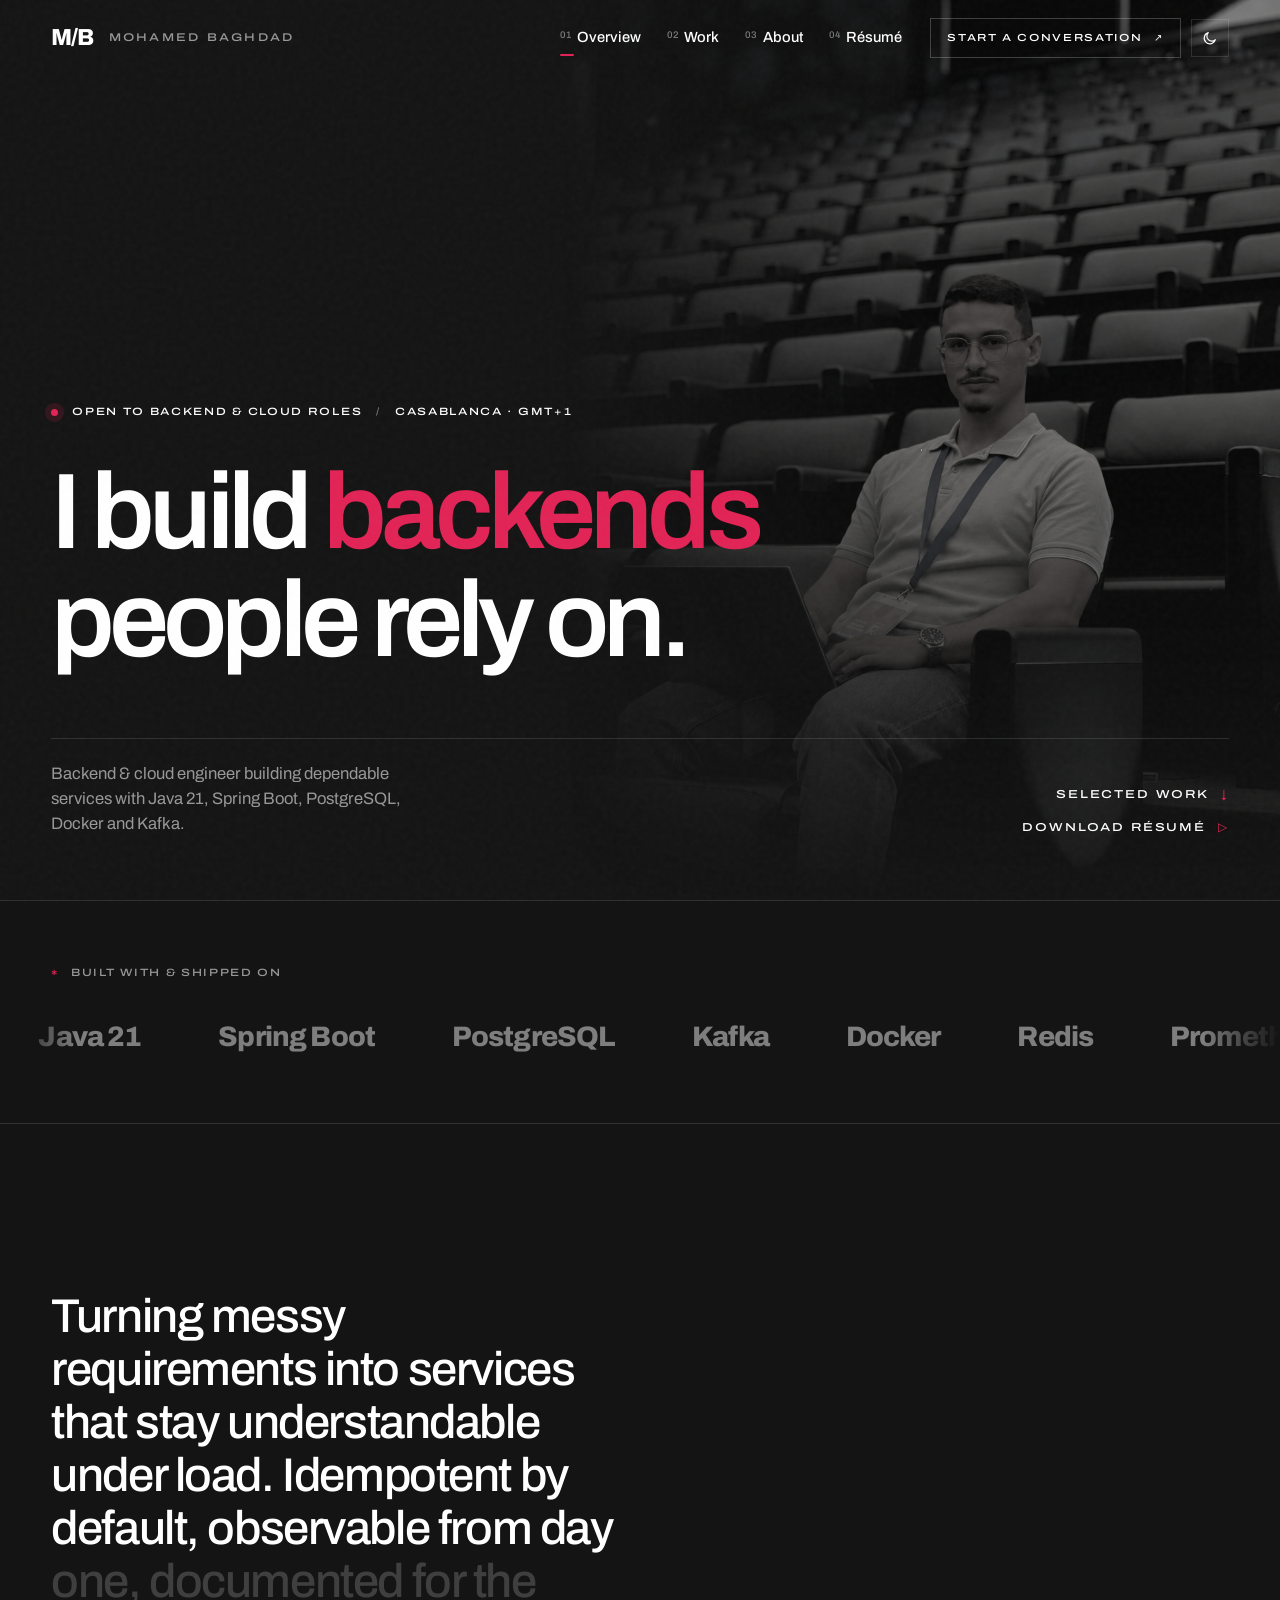
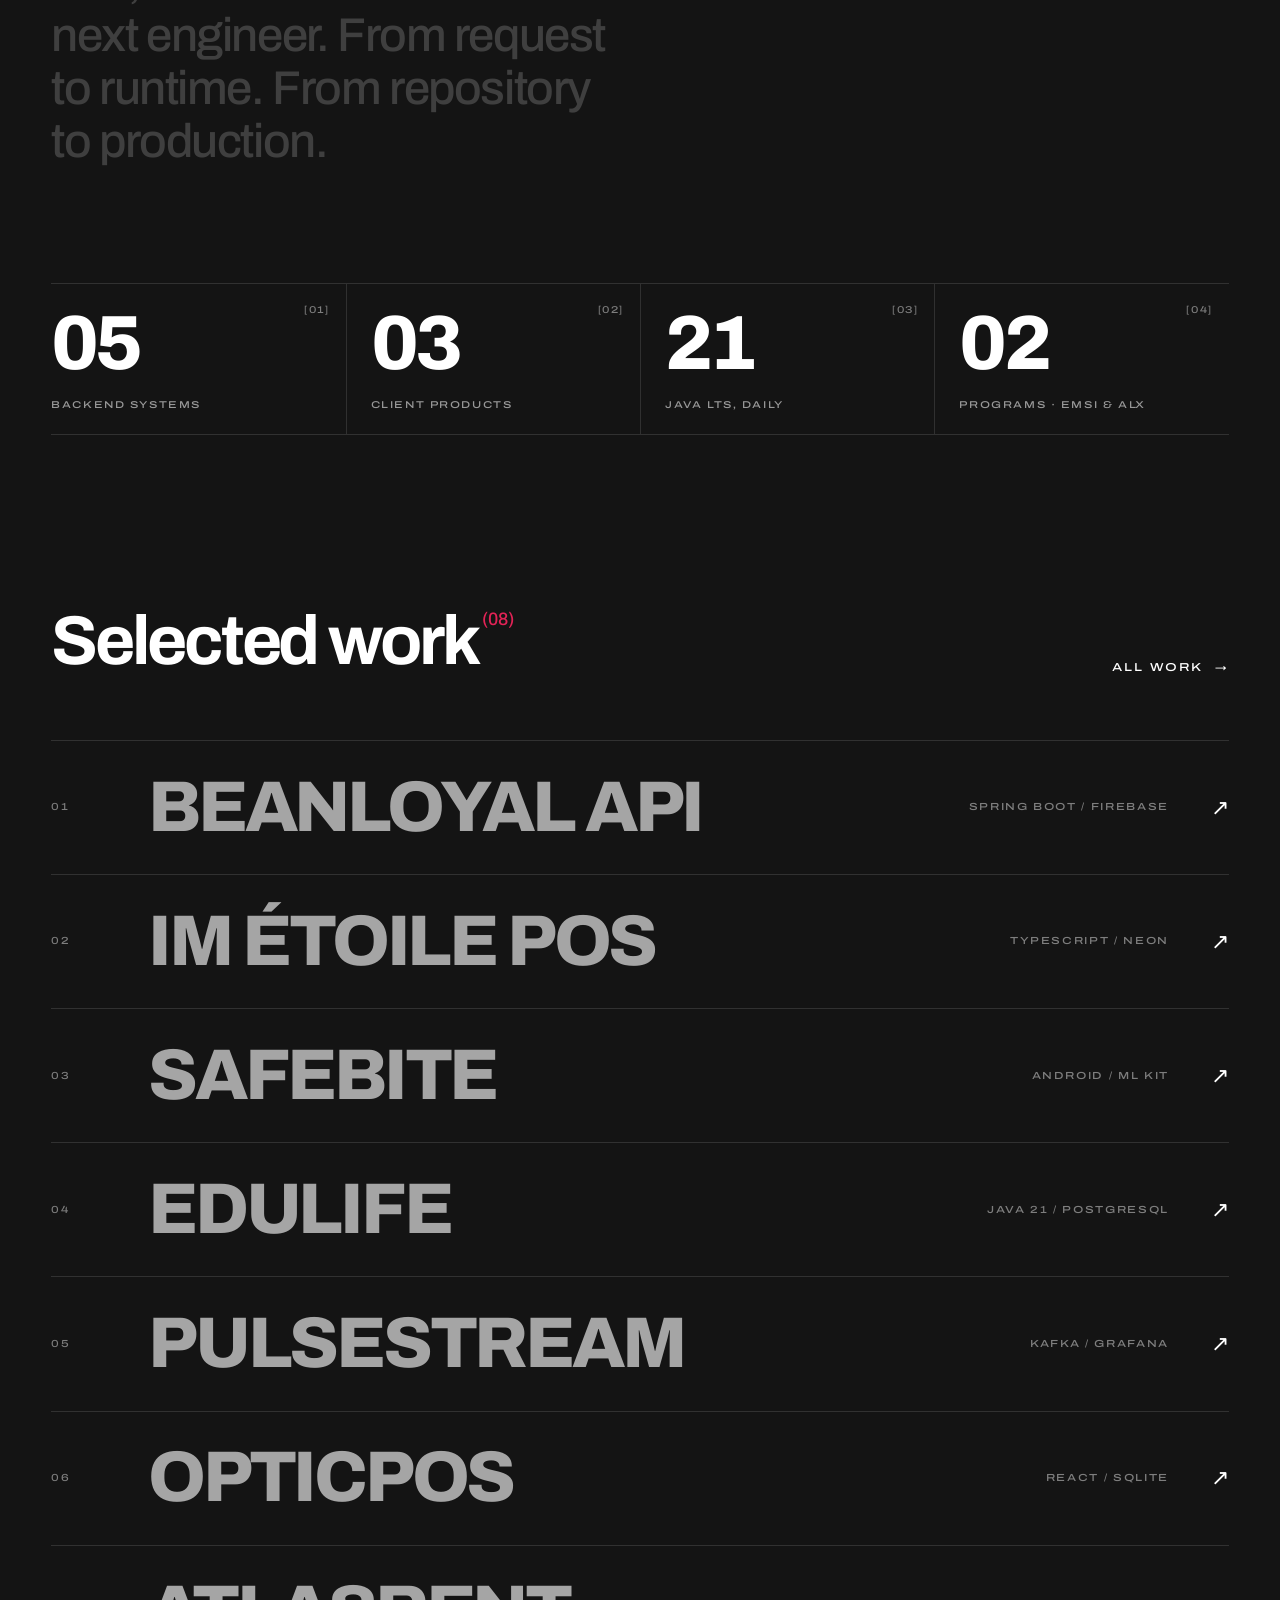
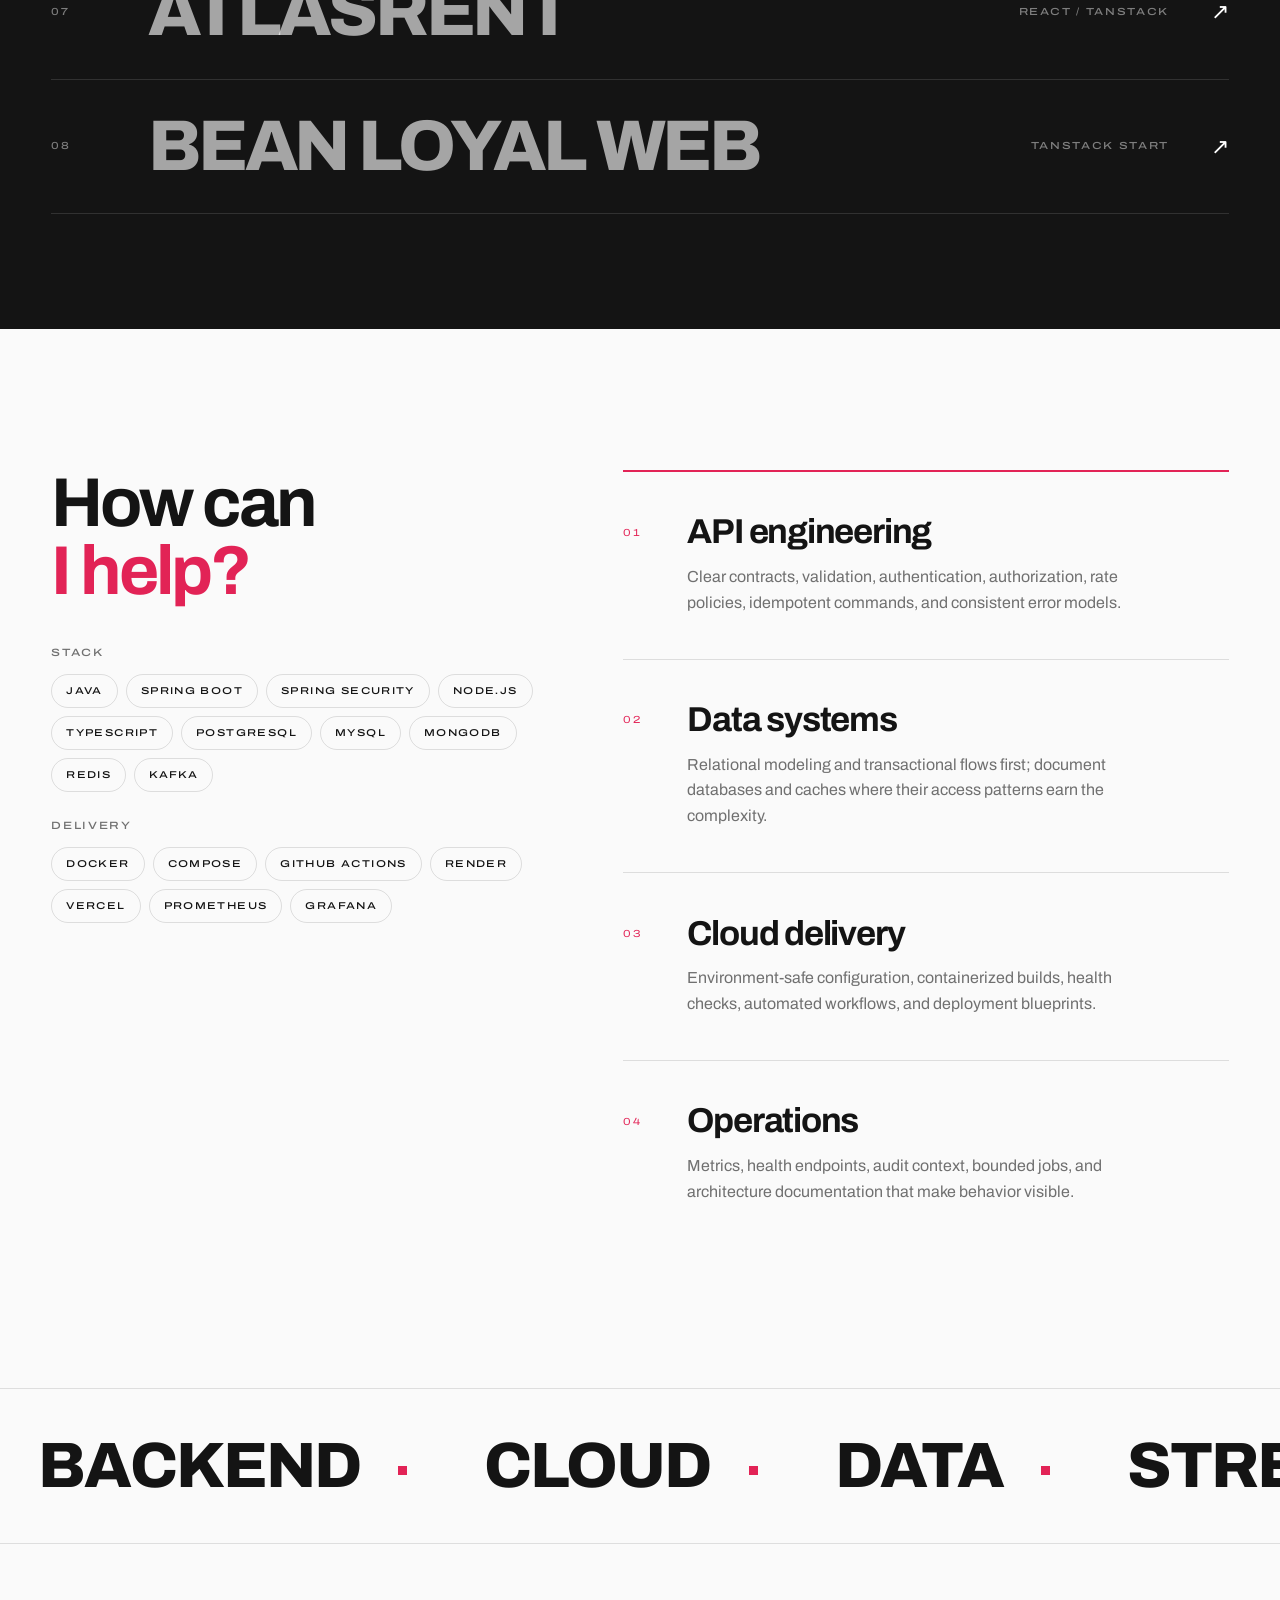
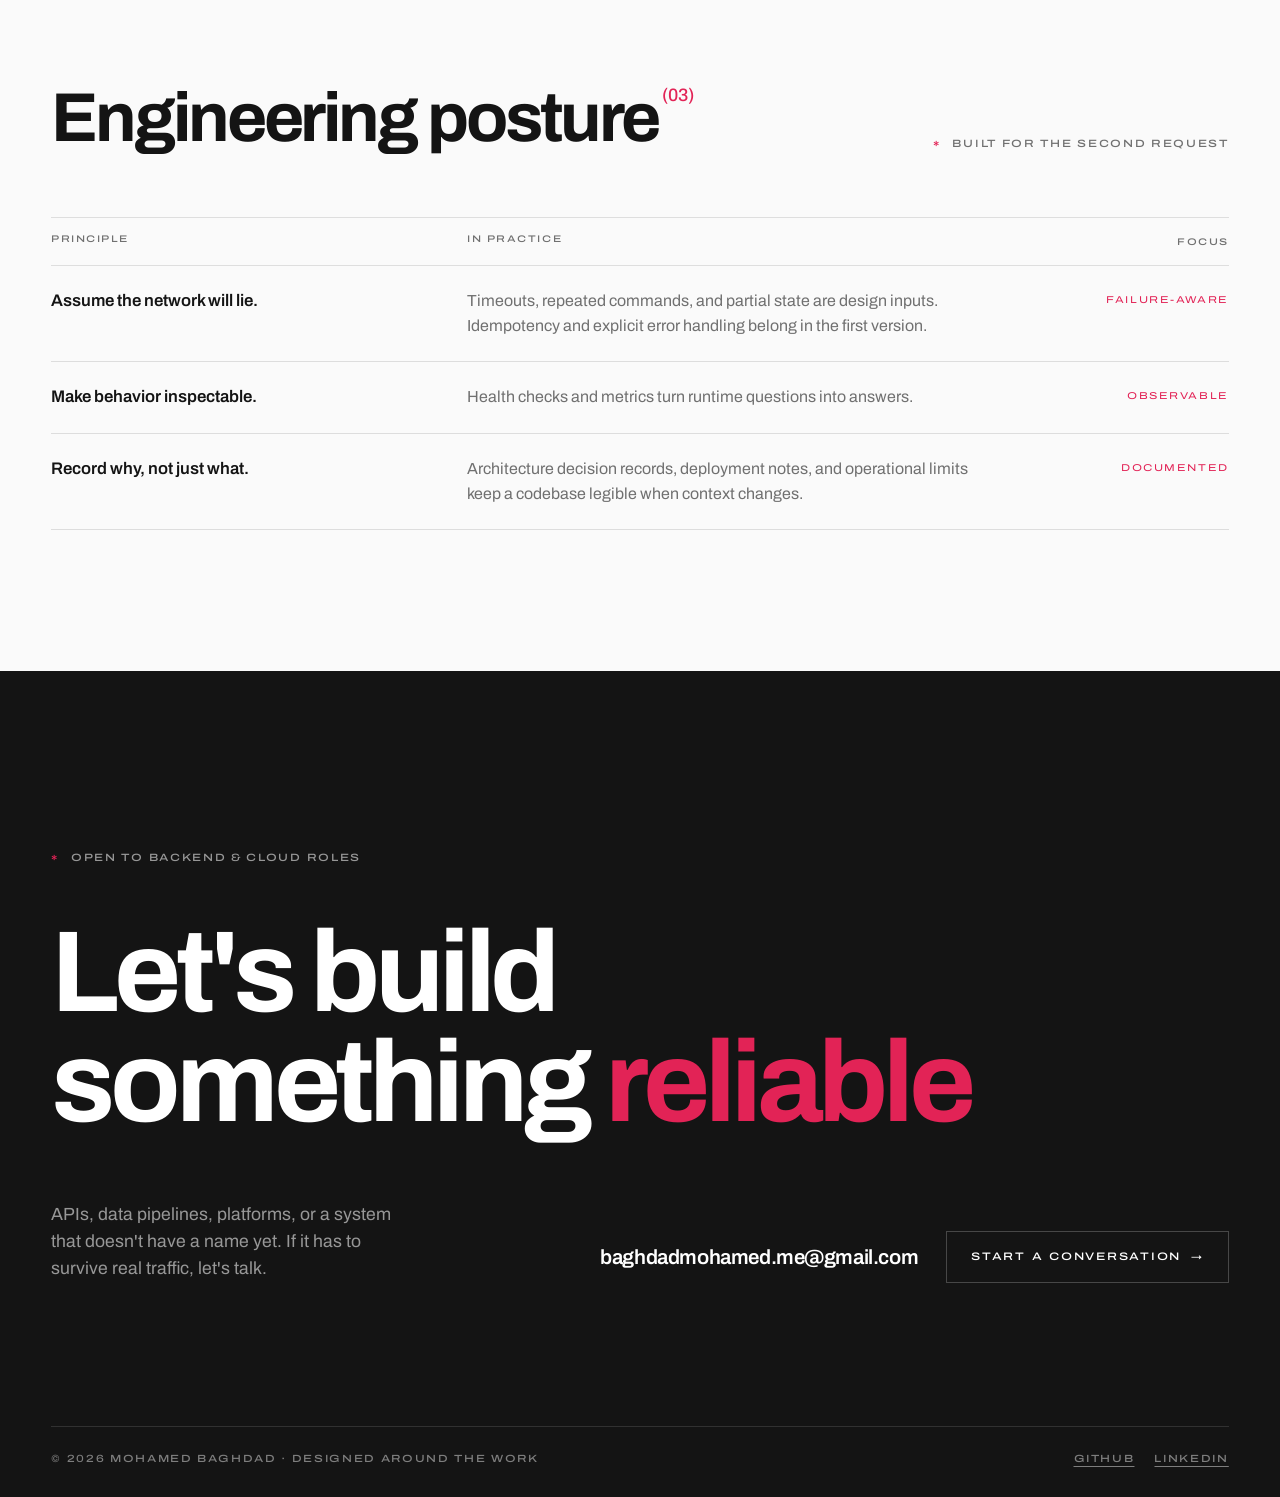
==== commit aee2fa46: "feat: dark editorial redesign, merge Work into projects page, hero colour spotlight - Restyle site w" ====
--- a/index.html
+++ b/index.html
@@ -5,7 +5,7 @@
   <meta name="viewport" content="width=device-width, initial-scale=1">
   <title>Mohamed Baghdad — Backend &amp; Cloud Engineer</title>
   <meta name="description" content="Mohamed Baghdad builds dependable backend systems, cloud-ready services, and operational tooling with Java, Spring Boot, PostgreSQL, Docker, and event-driven architecture.">
-  <meta name="theme-color" content="#f1f0e8">
+  <meta name="theme-color" content="#141414">
   <link rel="canonical" href="https://mohamedbaghdad.online/">
   <link rel="icon" href="assets/favicon.svg" type="image/svg+xml">
   <meta property="og:type" content="website">
@@ -18,14 +18,13 @@
   <link rel="preconnect" href="https://fonts.gstatic.com" crossorigin>
   <link rel="stylesheet" href="https://fonts.googleapis.com/css2?family=Plus+Jakarta+Sans:wght@300;400;500;600;700;800&amp;family=Archivo:wdth,wght@75..125,300..800&amp;family=IBM+Plex+Mono:ital,wght@0,400;0,500;1,400&amp;display=swap">
   <link rel="stylesheet" href="assets/styles.css">
-  <link rel="preload" as="image" href="assets/hero-mohamed-auditorium.png" fetchpriority="high">
   <script>
     // Applied before first paint so a dark-theme visitor never sees a light flash.
     try {
       var stored = localStorage.getItem('mb-theme');
       if (stored === 'dark' || stored === 'light') document.documentElement.dataset.theme = stored;
-      var dark = stored === 'dark' || (!stored && matchMedia('(prefers-color-scheme: dark)').matches);
-      document.querySelector('meta[name="theme-color"]').content = dark ? '#0c110e' : '#f1f0e8';
+      var dark = stored !== 'light';
+      document.querySelector('meta[name="theme-color"]').content = dark ? '#141414' : '#fafafa';
     } catch (error) { /* storage blocked: fall back to the system preference */ }
   </script>
   <script type="application/ld+json">
@@ -58,14 +57,13 @@
     <div class="nav-shell">
       <nav class="nav-core" aria-label="Primary navigation">
         <a class="brand" href="index.html" aria-label="Mohamed Baghdad, home">
-          <span class="brand-mark" aria-hidden="true">MB</span>
+          <span class="brand-mark" aria-hidden="true">M/B</span>
           <span class="brand-name">Mohamed Baghdad</span>
         </a>
         <div class="nav-right">
           <ul class="nav-links">
             <li><a href="index.html" aria-current="page">Overview</a></li>
-            <li><a href="projects-mohamed-baghdad.html">Systems</a></li>
-            <li><a href="work-mohamed-baghdad.html">Work</a></li>
+            <li><a href="projects-mohamed-baghdad.html">Work</a></li>
             <li><a href="about-mohamed-baghdad.html">About</a></li>
             <li><a href="assets/French_BAGHDAD_Mohamed_CV.pdf" download>Résumé</a></li>
             <li><a class="nav-cta" href="contact-mohamed-baghdad.html">Start a conversation <span class="arrow-box" aria-hidden="true">↗</span></a></li>
@@ -86,248 +84,119 @@
 
   <nav class="mobile-menu" id="mobile-menu" aria-label="Mobile navigation">
     <a href="index.html">Overview</a>
-    <a href="projects-mohamed-baghdad.html">Systems</a>
-    <a href="work-mohamed-baghdad.html">Work</a>
+    <a href="projects-mohamed-baghdad.html">Work</a>
     <a href="about-mohamed-baghdad.html">About</a>
     <a href="assets/French_BAGHDAD_Mohamed_CV.pdf" download>Résumé</a>
     <a href="contact-mohamed-baghdad.html">Contact</a>
   </nav>
 
   <main class="page-main" id="main">
-    <section class="hero hero-monograph" aria-labelledby="hero-title">
-      <div class="container hero-monograph-grid">
-        <!-- Left: Engineering Monograph Column -->
-        <div class="hero-monograph-content">
-          <div class="hero-meta-strip reveal">
-            <span class="meta-location">CASABLANCA, MA [33.57° N, 7.58° W]</span>
-            <span class="meta-divider" aria-hidden="true">/</span>
-            <span class="meta-status"><span class="live-dot" aria-hidden="true"></span> OPEN TO BACKEND &amp; CLOUD ROLES</span>
+    <section class="home-hero" aria-labelledby="hero-title">
+      <img class="home-hero-bg" src="assets/hero-mohamed-auditorium.png" alt="" width="1080" height="1440" fetchpriority="high" decoding="async">
+      <img class="home-hero-bg home-hero-color" src="assets/hero-mohamed-auditorium.png" alt="" width="1080" height="1440" decoding="async" aria-hidden="true">
+      <div class="container home-hero-inner">
+        <p class="label hero-status"><span class="live-dot" aria-hidden="true"></span> Open to backend &amp; cloud roles <span class="hero-status-sep" aria-hidden="true">/</span> Casablanca · GMT+1</p>
+        <h1 id="hero-title" class="home-hero-title">
+          <span class="hero-line"><span class="hero-line-inner">I build <span class="hero-rotator" data-words="backends|APIs|pipelines|platforms|services"><span class="hero-word">backends</span></span></span></span>
+          <span class="hero-line"><span class="hero-line-inner">people rely on.</span></span>
+        </h1>
+        <div class="home-hero-foot">
+          <p>Backend &amp; cloud engineer building dependable services with Java 21, Spring Boot, PostgreSQL, Docker and Kafka.</p>
+          <div class="hero-actions-stack">
+            <a class="label-link" href="#systems">Selected work <span class="label-glyph" aria-hidden="true">↓</span></a>
+            <a class="label-link" href="assets/French_BAGHDAD_Mohamed_CV.pdf" download>Download résumé <span class="label-glyph" aria-hidden="true">▷</span></a>
           </div>
-
-          <h1 id="hero-title" class="hero-monograph-title reveal">
-            Engineering the layers<br>users never see<span class="signal" aria-hidden="true">.</span>
-          </h1>
-
-          <p class="hero-monograph-lead reveal">
-            I build dependable backend systems, cloud-ready services, and distributed data pipelines with Java 21, Spring Boot, PostgreSQL, Docker, and Apache Kafka. Designed for concurrency safety, idempotency, and operational resilience under load.
-          </p>
-
-          <!-- Authentic Engineering Spec Grid -->
-          <div class="hero-spec-grid reveal">
-            <div class="spec-col">
-              <span class="spec-index">01 / RUNTIME</span>
-              <strong class="spec-value">Java 21 LTS</strong>
-              <span class="spec-sub">Spring Boot 3 · Microservices</span>
-            </div>
-            <div class="spec-col">
-              <span class="spec-index">02 / STREAMS &amp; DATA</span>
-              <strong class="spec-value">Kafka · Postgres</strong>
-              <span class="spec-sub">Redis · Event Pipelines</span>
-            </div>
-            <div class="spec-col">
-              <span class="spec-index">03 / DISCIPLINE</span>
-              <strong class="spec-value">Resilience First</strong>
-              <span class="spec-sub">Idempotency · Docker</span>
-            </div>
+        </div>
+      </div>
+    </section>
+
+    <section class="stack-strip" aria-label="Technologies I work with">
+      <div class="container"><p class="label"><span class="asterisk" aria-hidden="true">*</span> Built with &amp; shipped on</p></div>
+      <div class="marquee">
+        <ul class="marquee-track">
+          <li>Java 21</li><li>Spring Boot</li><li>PostgreSQL</li><li>Kafka</li><li>Docker</li><li>Redis</li><li>Prometheus</li><li>Grafana</li><li>TypeScript</li><li>Firebase</li><li>Render</li><li>Vercel</li>
+        </ul>
+        <ul class="marquee-track" aria-hidden="true">
+          <li>Java 21</li><li>Spring Boot</li><li>PostgreSQL</li><li>Kafka</li><li>Docker</li><li>Redis</li><li>Prometheus</li><li>Grafana</li><li>TypeScript</li><li>Firebase</li><li>Render</li><li>Vercel</li>
+        </ul>
+      </div>
+    </section>
+
+    <section class="statement container" aria-label="Approach">
+      <p class="statement-text" data-scrub>Turning messy requirements into services that stay understandable under load. Idempotent by default, observable from day one, documented for the next engineer. From request to runtime. From repository to production.</p>
+      <dl class="stats">
+        <div class="stat reveal"><dt>Backend systems</dt><dd>05</dd><span class="stat-index" aria-hidden="true">[01]</span></div>
+        <div class="stat reveal"><dt>Client products</dt><dd>03</dd><span class="stat-index" aria-hidden="true">[02]</span></div>
+        <div class="stat reveal"><dt>Java LTS, daily</dt><dd>21</dd><span class="stat-index" aria-hidden="true">[03]</span></div>
+        <div class="stat reveal"><dt>Programs · EMSI &amp; ALX</dt><dd>02</dd><span class="stat-index" aria-hidden="true">[04]</span></div>
+      </dl>
+    </section>
+
+    <section class="work-index" id="systems" aria-labelledby="work-title">
+      <div class="container">
+        <header class="work-head reveal">
+          <h2 id="work-title">Selected work<sup>(08)</sup></h2>
+          <a class="label-link" href="projects-mohamed-baghdad.html">All work <span aria-hidden="true">→</span></a>
+        </header>
+        <ol class="work-list">
+          <li><a class="work-row" href="projects-mohamed-baghdad.html#beanloyal"><span class="work-num">01</span><span class="work-name">BeanLoyal API</span><span class="work-tags">Spring Boot / Firebase</span><span class="work-arrow" aria-hidden="true">↗</span></a></li>
+          <li><a class="work-row" href="projects-mohamed-baghdad.html#retail-pos"><span class="work-num">02</span><span class="work-name">Im Étoile POS</span><span class="work-tags">TypeScript / Neon</span><span class="work-arrow" aria-hidden="true">↗</span></a></li>
+          <li><a class="work-row" href="projects-mohamed-baghdad.html#safebite"><span class="work-num">03</span><span class="work-name">SafeBite</span><span class="work-tags">Android / ML Kit</span><span class="work-arrow" aria-hidden="true">↗</span></a></li>
+          <li><a class="work-row" href="projects-mohamed-baghdad.html#edulife"><span class="work-num">04</span><span class="work-name">EduLife</span><span class="work-tags">Java 21 / PostgreSQL</span><span class="work-arrow" aria-hidden="true">↗</span></a></li>
+          <li><a class="work-row" href="projects-mohamed-baghdad.html#pulsestream"><span class="work-num">05</span><span class="work-name">PulseStream</span><span class="work-tags">Kafka / Grafana</span><span class="work-arrow" aria-hidden="true">↗</span></a></li>
+          <li><a class="work-row" href="projects-mohamed-baghdad.html#optometrix"><span class="work-num">06</span><span class="work-name">OpticPOS</span><span class="work-tags">React / SQLite</span><span class="work-arrow" aria-hidden="true">↗</span></a></li>
+          <li><a class="work-row" href="projects-mohamed-baghdad.html#atlasrent"><span class="work-num">07</span><span class="work-name">AtlasRent</span><span class="work-tags">React / TanStack</span><span class="work-arrow" aria-hidden="true">↗</span></a></li>
+          <li><a class="work-row" href="projects-mohamed-baghdad.html#beanloyal-web"><span class="work-num">08</span><span class="work-name">Bean Loyal Web</span><span class="work-tags">TanStack Start</span><span class="work-arrow" aria-hidden="true">↗</span></a></li>
+        </ol>
+      </div>
+    </section>
+
+    <div class="paper">
+      <section class="help container" id="capabilities" aria-labelledby="help-title">
+        <div class="help-aside">
+          <h2 id="help-title" class="reveal">How can<br><span class="accent">I help?</span></h2>
+          <p class="label">Stack</p>
+          <ul class="pills"><li>Java</li><li>Spring Boot</li><li>Spring Security</li><li>Node.js</li><li>TypeScript</li><li>PostgreSQL</li><li>MySQL</li><li>MongoDB</li><li>Redis</li><li>Kafka</li></ul>
+          <p class="label">Delivery</p>
+          <ul class="pills"><li>Docker</li><li>Compose</li><li>GitHub Actions</li><li>Render</li><li>Vercel</li><li>Prometheus</li><li>Grafana</li></ul>
+        </div>
+        <ol class="services">
+          <li class="reveal"><span class="service-num">01</span><div><h3>API engineering</h3><p>Clear contracts, validation, authentication, authorization, rate policies, idempotent commands, and consistent error models.</p></div></li>
+          <li class="reveal"><span class="service-num">02</span><div><h3>Data systems</h3><p>Relational modeling and transactional flows first; document databases and caches where their access patterns earn the complexity.</p></div></li>
+          <li class="reveal"><span class="service-num">03</span><div><h3>Cloud delivery</h3><p>Environment-safe configuration, containerized builds, health checks, automated workflows, and deployment blueprints.</p></div></li>
+          <li class="reveal"><span class="service-num">04</span><div><h3>Operations</h3><p>Metrics, health endpoints, audit context, bounded jobs, and architecture documentation that make behavior visible.</p></div></li>
+        </ol>
+      </section>
+
+      <div class="marquee marquee-big" aria-hidden="true">
+        <ul class="marquee-track"><li>Backend</li><li>Cloud</li><li>Data</li><li>Streaming</li><li>Observability</li></ul>
+        <ul class="marquee-track"><li>Backend</li><li>Cloud</li><li>Data</li><li>Streaming</li><li>Observability</li></ul>
+      </div>
+
+      <section class="posture container" id="principles" aria-labelledby="posture-title">
+        <header class="work-head reveal">
+          <h2 id="posture-title">Engineering posture<sup>(03)</sup></h2>
+          <p class="label"><span class="asterisk" aria-hidden="true">*</span> Built for the second request</p>
+        </header>
+        <div class="posture-table" role="table" aria-label="Engineering principles">
+          <div class="posture-row posture-headrow" role="row"><span role="columnheader">Principle</span><span role="columnheader">In practice</span><span role="columnheader">Focus</span></div>
+          <div class="posture-row reveal" role="row"><strong role="cell">Assume the network will lie.</strong><span role="cell">Timeouts, repeated commands, and partial state are design inputs. Idempotency and explicit error handling belong in the first version.</span><span role="cell">Failure-aware</span></div>
+          <div class="posture-row reveal" role="row"><strong role="cell">Make behavior inspectable.</strong><span role="cell">Health checks and metrics turn runtime questions into answers.</span><span role="cell">Observable</span></div>
+          <div class="posture-row reveal" role="row"><strong role="cell">Record why, not just what.</strong><span role="cell">Architecture decision records, deployment notes, and operational limits keep a codebase legible when context changes.</span><span role="cell">Documented</span></div>
+        </div>
+      </section>
+    </div>
+
+    <section class="closer" aria-labelledby="closer-title">
+      <div class="container">
+        <p class="label reveal"><span class="asterisk" aria-hidden="true">*</span> Open to backend &amp; cloud roles</p>
+        <h2 id="closer-title" class="reveal">Let's build<br>something <span class="accent">reliable</span></h2>
+        <div class="closer-foot reveal">
+          <p>APIs, data pipelines, platforms, or a system that doesn't have a name yet. If it has to survive real traffic, let's talk.</p>
+          <div class="closer-actions">
+            <button class="closer-email" type="button" data-copy="baghdadmohamed.me@gmail.com" data-copy-status="#home-copy-status" aria-label="Copy email address"><span data-copy-label>baghdadmohamed.me@gmail.com</span></button>
+            <a class="button-ghost" href="contact-mohamed-baghdad.html">Start a conversation <span aria-hidden="true">→</span></a>
           </div>
-
-          <!-- Refined Understated Actions -->
-          <div class="hero-monograph-actions reveal">
-            <a class="button-primary" href="#systems">
-              <span>Inspect selected systems</span>
-              <span class="arrow-box" aria-hidden="true">↓</span>
-            </a>
-            <a class="button-ghost" href="assets/French_BAGHDAD_Mohamed_CV.pdf" download>
-              <span>Download résumé [PDF]</span>
-            </a>
-            <a class="text-link" href="contact-mohamed-baghdad.html">Start conversation ↗</a>
-          </div>
-        </div>
-
-        <!-- Right: Gallery-Grade Architectural Framing -->
-        <div class="hero-monograph-media reveal">
-          <figure class="monograph-figure">
-            <div class="monograph-image-shell">
-              <img src="assets/hero-mohamed-auditorium.png" alt="Mohamed Baghdad working on a laptop in an auditorium" width="1080" height="1440" fetchpriority="high" decoding="async">
-            </div>
-            <figcaption class="monograph-caption">
-              <div class="caption-header">
-                <span class="caption-tag">FIG. 01 — WORKING SESSION</span>
-                <span class="caption-loc">CASABLANCA · GMT+1</span>
-              </div>
-              <p class="caption-desc">Mohamed Baghdad · Backend &amp; Cloud Engineer</p>
-            </figcaption>
-          </figure>
-        </div>
-      </div>
-    </section>
-
-    <section class="section" id="systems">
-      <div class="container">
-        <header class="section-head reveal">
-          <span class="section-index">01 / selected systems</span>
-          <h2 class="section-title">Proof over promises.</h2>
-          <p class="section-intro">A shortlist from my GitHub, selected for backend depth, deployment thinking, and evidence of real operational decisions.</p>
-        </header>
-
-        <div class="project-list">
-          <article class="project-row reveal">
-            <span class="project-index">01 — Public</span>
-            <div class="project-copy">
-              <h3>BeanLoyal backend</h3>
-              <p>A Java 21 loyalty platform API built around safe points transactions. The service combines Firebase authentication with role-aware endpoints, idempotency controls, per-user rate limits, scheduled cleanup, audit trails, and operational metrics.</p>
-              <div class="project-links"><a class="repo-link" href="https://github.com/MohamedMBG/bean_backedn" target="_blank" rel="noreferrer">Inspect repository</a></div>
-              <ul class="project-tech"><li>Spring Boot 3.5</li><li>Firebase Admin</li><li>Bucket4j</li><li>Prometheus</li><li>Docker</li><li>Render</li></ul>
-            </div>
-            <div class="architecture-shell">
-              <div class="architecture">
-                <div class="architecture-top"><span>transaction path</span><span>BL-01</span></div>
-                <div class="arch-flow">
-                  <div class="arch-node"><strong>Firebase</strong><span>identity token</span></div>
-                  <div class="arch-node highlight"><strong>Spring API</strong><span>limits + idempotency</span></div>
-                  <div class="arch-node"><strong>Service layer</strong><span>atomic point flow</span></div>
-                </div>
-                <div class="arch-line"></div>
-                <div class="arch-meta"><div>ACTUATOR / HEALTH</div><div>MICROMETER / METRICS</div><div>SCHEDULED / CLEANUP</div></div>
-              </div>
-            </div>
-          </article>
-
-          <article class="project-row reveal">
-            <span class="project-index">02 — Private build</span>
-            <div class="project-copy">
-              <h3>Im Étoile retail POS</h3>
-              <p>A full-stack point-of-sale system with a server-only database boundary. One build targets local Docker, Render, or Vercel while Neon PostgreSQL remains the source of truth and store-level configuration stays in the environment.</p>
-              <div class="project-links"><span class="private-label">Private client repository · architecture verified</span></div>
-              <ul class="project-tech"><li>TypeScript</li><li>TanStack Start</li><li>Neon Postgres</li><li>Docker Compose</li><li>Vercel</li><li>Render</li></ul>
-            </div>
-            <div class="architecture-shell">
-              <div class="architecture">
-                <div class="architecture-top"><span>deployment topology</span><span>POS-02</span></div>
-                <div class="arch-flow">
-                  <div class="arch-node"><strong>POS client</strong><span>catalog + checkout</span></div>
-                  <div class="arch-node highlight"><strong>Server runtime</strong><span>secret boundary</span></div>
-                  <div class="arch-node"><strong>Neon</strong><span>PostgreSQL truth</span></div>
-                </div>
-                <div class="arch-line"></div>
-                <div class="arch-meta"><div>LOCAL / DOCKER</div><div>EDGE / VERCEL</div><div>SERVICE / RENDER</div></div>
-              </div>
-            </div>
-          </article>
-
-          <article class="project-row reveal">
-            <span class="project-index">03 — Team build</span>
-            <div class="project-copy">
-              <h3>SafeBite</h3>
-              <p>A team-built Android safety engine for food, cosmetics, and medication. It queries multiple product sources concurrently, selects the strongest result, normalizes ingredient data, and evaluates it against a user’s saved allergy profile.</p>
-              <div class="project-links"><a class="repo-link" href="https://github.com/MohamedMBG/SafeBite" target="_blank" rel="noreferrer">Inspect repository</a></div>
-              <ul class="project-tech"><li>Java</li><li>Android</li><li>Retrofit</li><li>ML Kit</li><li>Firebase</li><li>Firestore</li></ul>
-            </div>
-            <div class="architecture-shell">
-              <div class="architecture">
-                <div class="architecture-top"><span>safety verdict path</span><span>SB-03</span></div>
-                <div class="arch-flow">
-                  <div class="arch-node"><strong>Scanner</strong><span>barcode + OCR</span></div>
-                  <div class="arch-node highlight"><strong>Orchestrator</strong><span>parallel API lookup</span></div>
-                  <div class="arch-node"><strong>Verdict</strong><span>allergy matching</span></div>
-                </div>
-                <div class="arch-line"></div>
-                <div class="arch-meta"><div>FOOD / COSMETICS</div><div>MEDICATION / FALLBACKS</div><div>SAFE / WARNING / DANGER</div></div>
-              </div>
-            </div>
-          </article>
-
-          <article class="project-row reveal">
-            <span class="project-index">04 — Full platform</span>
-            <div class="project-copy">
-              <h3>EduLife</h3>
-              <p>A mobile-first learning platform built as a pragmatic modular monolith. Android and React clients share one Spring Boot backend for identity, courses, enrollments, progress, server-scored exams, analytics, and certificates.</p>
-              <div class="project-links"><a class="repo-link" href="https://github.com/MohamedMBG/EduLife" target="_blank" rel="noreferrer">Inspect repository</a></div>
-              <ul class="project-tech"><li>Java 21</li><li>Spring Boot</li><li>PostgreSQL</li><li>Flyway</li><li>Android</li><li>React</li><li>Docker</li></ul>
-            </div>
-            <div class="architecture-shell">
-              <div class="architecture">
-                <div class="architecture-top"><span>learning platform</span><span>EDU-04</span></div>
-                <div class="arch-flow">
-                  <div class="arch-node"><strong>Android + Web</strong><span>learner surfaces</span></div>
-                  <div class="arch-node highlight"><strong>Spring modules</strong><span>business rules</span></div>
-                  <div class="arch-node"><strong>PostgreSQL</strong><span>source of truth</span></div>
-                </div>
-                <div class="arch-line"></div>
-                <div class="arch-meta"><div>FIREBASE / IDENTITY</div><div>EXAMS / PROGRESS</div><div>PDF / CERTIFICATES</div></div>
-              </div>
-            </div>
-          </article>
-
-          <article class="project-row reveal">
-            <span class="project-index">05 — Cloud lab</span>
-            <div class="project-copy">
-              <h3>PulseStream</h3>
-              <p>An architecture-first lab for IoT telemetry and streaming analytics. Kafka connects ingestion and processing; PostgreSQL and Redis handle durable and fast data paths; Prometheus, Grafana, and exporters make the local platform observable.</p>
-              <div class="project-links"><span class="private-label">Private architecture lab · in active development</span></div>
-              <ul class="project-tech"><li>Kafka</li><li>Spring Boot</li><li>PostgreSQL</li><li>Redis</li><li>Prometheus</li><li>Grafana</li><li>Docker</li></ul>
-            </div>
-            <div class="architecture-shell">
-              <div class="architecture">
-                <div class="architecture-top"><span>event backbone</span><span>PS-05</span></div>
-                <div class="arch-flow">
-                  <div class="arch-node"><strong>Ingestion</strong><span>IoT telemetry</span></div>
-                  <div class="arch-node highlight"><strong>Kafka</strong><span>decoupled stream</span></div>
-                  <div class="arch-node"><strong>Processors</strong><span>analytics + anomaly</span></div>
-                </div>
-                <div class="arch-line"></div>
-                <div class="arch-meta"><div>DLQ / RESILIENCE</div><div>GRAFANA / SIGNALS</div><div>ADRs / DECISIONS</div></div>
-              </div>
-            </div>
-          </article>
-        </div>
-      </div>
-    </section>
-
-    <section class="section" id="capabilities">
-      <div class="container">
-        <header class="section-head reveal">
-          <span class="section-index">02 / capabilities</span>
-          <h2 class="section-title">From request to runtime.</h2>
-          <p class="section-intro">I work across the parts of a backend that determine whether it remains understandable, deployable, and safe under imperfect conditions.</p>
-        </header>
-
-        <div class="capability-ledger">
-          <article class="capability-row reveal"><h3>API engineering</h3><p>Clear contracts, validation, authentication, authorization, rate policies, idempotent commands, and consistent error models.</p><ul class="tech-line"><li>Java</li><li>Spring Boot</li><li>Node.js</li><li>REST</li><li>JWT</li><li>Firebase Auth</li></ul></article>
-          <article class="capability-row reveal"><h3>Data systems</h3><p>Relational modeling and transactional flows first; document databases and caches where their access patterns earn the complexity.</p><ul class="tech-line"><li>PostgreSQL</li><li>MySQL</li><li>MongoDB</li><li>Neon</li><li>Redis</li></ul></article>
-          <article class="capability-row reveal"><h3>Cloud delivery</h3><p>Environment-safe configuration, containerized builds, health checks, automated workflows, and deployment blueprints.</p><ul class="tech-line"><li>Docker</li><li>Compose</li><li>GitHub Actions</li><li>Render</li><li>Vercel</li></ul></article>
-          <article class="capability-row reveal"><h3>Operations</h3><p>Metrics, health endpoints, audit context, bounded jobs, and architecture documentation that make behavior visible.</p><ul class="tech-line"><li>Actuator</li><li>Micrometer</li><li>Prometheus</li><li>Grafana</li><li>ADRs</li></ul></article>
-        </div>
-      </div>
-    </section>
-
-    <section class="section" id="principles">
-      <div class="container">
-        <header class="section-head reveal">
-          <span class="section-index">03 / engineering posture</span>
-          <h2 class="section-title">Built for the second request.</h2>
-          <p class="section-intro">A useful system is not only one that works once. It has to survive retries, explain failures, and leave the next engineer a map.</p>
-        </header>
-        <div class="principles-grid">
-          <article class="principle reveal"><span class="principle-num">01 / failure-aware</span><div><h3>Assume the network will lie.</h3><p>Timeouts, repeated commands, and partial state are design inputs. Idempotency and explicit error handling belong in the first version.</p></div></article>
-          <article class="principle reveal"><span class="principle-num">02 / observable</span><div><h3>Make behavior inspectable.</h3><p>Health checks and metrics turn runtime questions into answers.</p></div></article>
-          <article class="principle reveal"><span class="principle-num">03 / documented</span><div><h3>Record why, not just what.</h3><p>Architecture decision records, deployment notes, and operational limits keep a codebase legible when context changes.</p></div></article>
-        </div>
-      </div>
-    </section>
-
-    <section class="cta-section">
-      <div class="container">
-        <span class="section-index reveal">04 / contact</span>
-        <h2 class="reveal">Have a system to <a href="mailto:baghdadmohamed.me@gmail.com">ship?</a></h2>
-        <div class="cta-meta reveal">
-          <div class="cta-actions">
-            <a class="button-primary" href="contact-mohamed-baghdad.html">Start a conversation <span class="arrow-box" aria-hidden="true">↗</span></a>
-            <button class="button-ghost" type="button" data-copy="baghdadmohamed.me@gmail.com" data-copy-status="#home-copy-status">
-              <span data-copy-label>Copy email</span>
-            </button>
-          </div>
-          <span>Casablanca, Morocco&nbsp;· GMT+1</span>
         </div>
         <span class="status-live" id="home-copy-status" role="status" aria-live="polite"></span>
       </div>
--- a/assets/styles.css
+++ b/assets/styles.css
@@ -8,61 +8,69 @@
 
 /* 1. Tokens & themes ---------------------------------------------------- */
 
+/* Dark is the default look; light is an explicit opt-in via the toggle. */
 :root {
-  color-scheme: light;
+  color-scheme: dark;
 
   /* Surfaces */
-  --bg: #f1f0e8;
-  --bg-soft: #ebeae1;
-  --panel: #e6e7de;
-  --panel-high: #daddd2;
-  --shell: rgba(17, 23, 18, 0.035);
-  --glow: rgba(31, 104, 67, 0.09);
+  --bg: #141414;
+  --bg-soft: #1b1b1b;
+  --panel: #1b1b1b;
+  --panel-high: #232323;
+  --shell: rgba(255, 255, 255, 0.03);
+  --glow: rgba(226, 35, 86, 0.06);
 
   /* Text */
-  --ink: #111712;
-  --muted: #4d5b52;
-  --dim: #5a6760;
+  --ink: #ffffff;
+  --muted: rgba(255, 255, 255, 0.56);
+  --dim: rgba(255, 255, 255, 0.45);
 
   /* Accent */
-  --signal: #1f6843;
-  --signal-ink: #f7f7f1;
-  --signal-soft: rgba(31, 104, 67, 0.1);
+  --signal: #e22356;
+  --signal-ink: #ffffff;
+  --signal-soft: rgba(226, 35, 86, 0.14);
 
   /* Lines */
-  --line: rgba(17, 23, 18, 0.12);
-  --line-strong: rgba(17, 23, 18, 0.21);
+  --line: rgba(255, 255, 255, 0.12);
+  --line-strong: rgba(255, 255, 255, 0.22);
 
   /* Navigation chrome */
-  --nav-shell: rgba(17, 23, 18, 0.035);
-  --nav-bg: rgba(247, 246, 239, 0.82);
-  --nav-bg-solid: rgba(243, 242, 234, 0.96);
-  --nav-border: rgba(17, 23, 18, 0.09);
-  --nav-hover: rgba(17, 23, 18, 0.055);
-  --nav-shadow: 0 24px 60px rgba(48, 61, 51, 0.12);
+  --nav-shell: transparent;
+  --nav-bg: transparent;
+  --nav-bg-solid: rgba(20, 20, 20, 0.86);
+  --nav-border: transparent;
+  --nav-hover: rgba(255, 255, 255, 0.07);
+  --nav-shadow: none;
 
   /* Editorial hero */
-  --hero-bg: #f3f0e8;
-  --hero-kicker: #244435;
-  --hero-copy: #242824;
-  --hero-link: #1c3326;
-  --hero-link-line: #1c6142;
-  --hero-meta: #26382e;
-  --hero-ghost: rgba(48, 78, 63, 0.5);
+  --hero-bg: #141414;
+  --hero-kicker: rgba(255, 255, 255, 0.72);
+  --hero-copy: rgba(255, 255, 255, 0.72);
+  --hero-link: #ffffff;
+  --hero-link-line: #e22356;
+  --hero-meta: rgba(255, 255, 255, 0.56);
+  --hero-ghost: rgba(255, 255, 255, 0.3);
 
   /* Fixed accents that stay constant across themes */
-  --terminal-signal: #c8f560;
-  --wedge: rgba(5, 28, 18, 0.98);
-  --wedge-ink: #f7f4ec;
-  --wedge-dim: #6c9a4a;
-
-  --noise: 0.028;
-
-  --sans: 'Archivo', system-ui, -apple-system, 'Segoe UI', sans-serif;
-  --mono: 'IBM Plex Mono', ui-monospace, 'SFMono-Regular', 'Cascadia Mono', monospace;
-
-  --container: min(91vw, 1380px);
-  --curve: cubic-bezier(0.22, 1, 0.36, 1);
+  --terminal-signal: #e22356;
+  --wedge: #141414;
+  --wedge-ink: #ffffff;
+  --wedge-dim: #e22356;
+
+  /* Inverted "paper" band used by light sections on the home page */
+  --paper: #fafafa;
+  --paper-ink: #141414;
+  --paper-muted: rgba(20, 20, 20, 0.6);
+  --paper-line: rgba(20, 20, 20, 0.12);
+
+  --noise: 0.035;
+
+  --sans: 'Archivo', 'Helvetica Neue', Helvetica, Arial, sans-serif;
+  /* Labels use Archivo's wide axis instead of a monospace face. */
+  --mono: var(--sans);
+
+  --container: min(calc(100vw - 2 * clamp(16px, 4vw, 72px)), 1600px);
+  --curve: cubic-bezier(0.16, 1, 0.3, 1);
   --nav-height: 96px;
 
   --z-noise: 10;
@@ -71,86 +79,41 @@
   --z-progress: 45;
 }
 
-/* Dark theme: system preference, unless the visitor forced light. */
-@media (prefers-color-scheme: dark) {
-  :root:not([data-theme='light']) {
-    color-scheme: dark;
-
-    --bg: #0c110e;
-    --bg-soft: #10160f;
-    --panel: #161d19;
-    --panel-high: #1d2521;
-    --shell: rgba(232, 236, 230, 0.04);
-    --glow: rgba(78, 168, 122, 0.12);
-
-    --ink: #e9ede7;
-    --muted: #9daba2;
-    --dim: #869388;
-
-    --signal: #57b184;
-    --signal-ink: #06120b;
-    --signal-soft: rgba(87, 177, 132, 0.14);
-
-    --line: rgba(232, 236, 230, 0.13);
-    --line-strong: rgba(232, 236, 230, 0.24);
-
-    --nav-shell: rgba(232, 236, 230, 0.05);
-    --nav-bg: rgba(20, 27, 22, 0.78);
-    --nav-bg-solid: rgba(17, 24, 19, 0.95);
-    --nav-border: rgba(232, 236, 230, 0.1);
-    --nav-hover: rgba(232, 236, 230, 0.08);
-    --nav-shadow: 0 24px 60px rgba(0, 0, 0, 0.45);
-
-    --hero-bg: #0c110e;
-    --hero-kicker: #86c6a3;
-    --hero-copy: #b8c4bb;
-    --hero-link: #cbd6cd;
-    --hero-link-line: #57b184;
-    --hero-meta: #97a69c;
-    --hero-ghost: rgba(122, 174, 145, 0.34);
-
-    --noise: 0.05;
-  }
-}
-
-/* Dark theme: explicit opt-in, wins over system preference. */
-:root[data-theme='dark'] {
-  color-scheme: dark;
-
-  --bg: #0c110e;
-  --bg-soft: #10160f;
-  --panel: #161d19;
-  --panel-high: #1d2521;
-  --shell: rgba(232, 236, 230, 0.04);
-  --glow: rgba(78, 168, 122, 0.12);
-
-  --ink: #e9ede7;
-  --muted: #9daba2;
-  --dim: #869388;
-
-  --signal: #57b184;
-  --signal-ink: #06120b;
-  --signal-soft: rgba(87, 177, 132, 0.14);
-
-  --line: rgba(232, 236, 230, 0.13);
-  --line-strong: rgba(232, 236, 230, 0.24);
-
-  --nav-shell: rgba(232, 236, 230, 0.05);
-  --nav-bg: rgba(20, 27, 22, 0.78);
-  --nav-bg-solid: rgba(17, 24, 19, 0.95);
-  --nav-border: rgba(232, 236, 230, 0.1);
-  --nav-hover: rgba(232, 236, 230, 0.08);
-  --nav-shadow: 0 24px 60px rgba(0, 0, 0, 0.45);
-
-  --hero-bg: #0c110e;
-  --hero-kicker: #86c6a3;
-  --hero-copy: #b8c4bb;
-  --hero-link: #cbd6cd;
-  --hero-link-line: #57b184;
-  --hero-meta: #97a69c;
-  --hero-ghost: rgba(122, 174, 145, 0.34);
-
-  --noise: 0.05;
+:root[data-theme='light'] {
+  color-scheme: light;
+
+  --bg: #fafafa;
+  --bg-soft: #f2f2f2;
+  --panel: #f0f0f0;
+  --panel-high: #e6e6e6;
+  --shell: rgba(20, 20, 20, 0.03);
+  --glow: rgba(226, 35, 86, 0.05);
+
+  --ink: #141414;
+  --muted: rgba(20, 20, 20, 0.6);
+  --dim: rgba(20, 20, 20, 0.5);
+
+  --signal: #d01d4d;
+
+  --line: rgba(20, 20, 20, 0.12);
+  --line-strong: rgba(20, 20, 20, 0.22);
+
+  --nav-bg-solid: rgba(250, 250, 250, 0.88);
+  --nav-hover: rgba(20, 20, 20, 0.06);
+
+  --hero-bg: #fafafa;
+  --hero-kicker: rgba(20, 20, 20, 0.7);
+  --hero-copy: rgba(20, 20, 20, 0.72);
+  --hero-link: #141414;
+  --hero-meta: rgba(20, 20, 20, 0.6);
+  --hero-ghost: rgba(20, 20, 20, 0.3);
+
+  --paper: #141414;
+  --paper-ink: #ffffff;
+  --paper-muted: rgba(255, 255, 255, 0.6);
+  --paper-line: rgba(255, 255, 255, 0.12);
+
+  --noise: 0.02;
 }
 
 /* 2. Base & utilities --------------------------------------------------- */
@@ -291,7 +254,7 @@
   transition: background-color 400ms var(--curve);
 }
 
-:root[data-theme='dark'] .nav-core,
+:root:not([data-theme='light']) .nav-core,
 .site-header.is-scrolled .nav-core { box-shadow: inset 0 1px rgba(255, 255, 255, 0.06); }
 
 /* Once the page scrolls, the bar goes opaque so body copy cannot read through. */
@@ -385,9 +348,9 @@
   transition: color 320ms var(--curve), box-shadow 320ms var(--curve), transform 320ms var(--curve);
 }
 
-.nav-cta:hover { box-shadow: 0 10px 26px rgba(31, 104, 67, 0.28); }
+.nav-cta:hover { box-shadow: 0 10px 26px rgba(226, 35, 86, 0.28); }
 .nav-cta .arrow-box { background: rgba(10, 13, 12, 0.14); }
-:root[data-theme='dark'] .nav-cta .arrow-box { background: rgba(6, 18, 11, 0.22); }
+:root:not([data-theme='light']) .nav-cta .arrow-box { background: rgba(6, 18, 11, 0.22); }
 
 .arrow-box {
   flex: none;
@@ -423,13 +386,10 @@
 .theme-toggle svg { width: 16px; height: 16px; display: block; }
 .theme-toggle .icon-dark { display: none; }
 
-:root[data-theme='dark'] .theme-toggle .icon-dark { display: block; }
-:root[data-theme='dark'] .theme-toggle .icon-light { display: none; }
-
-@media (prefers-color-scheme: dark) {
-  :root:not([data-theme='light']) .theme-toggle .icon-dark { display: block; }
-  :root:not([data-theme='light']) .theme-toggle .icon-light { display: none; }
-}
+:root:not([data-theme='light']) .theme-toggle .icon-dark { display: block; }
+:root:not([data-theme='light']) .theme-toggle .icon-light { display: none; }
+
+
 
 .menu-button {
   width: 44px;
@@ -626,11 +586,11 @@
   background: rgba(10, 13, 12, 0.14);
 }
 
-:root[data-theme='dark'] .button-primary .arrow-box { background: rgba(6, 18, 11, 0.22); }
+:root:not([data-theme='light']) .button-primary .arrow-box { background: rgba(6, 18, 11, 0.22); }
 
 .button-primary:hover {
   transform: translateY(-3px);
-  box-shadow: 0 16px 40px rgba(31, 104, 67, 0.22);
+  box-shadow: 0 16px 40px rgba(226, 35, 86, 0.22);
 }
 
 .button-primary:active { transform: scale(0.98); }
@@ -683,6 +643,16 @@
   border-bottom: 1px solid var(--line);
 }
 
+/* Single ambient glow — positioned behind the photo */
+.hero-monograph::before {
+  content: '';
+  position: absolute;
+  inset: 0;
+  pointer-events: none;
+  background: radial-gradient(ellipse 60% 70% at 78% 44%, var(--glow), transparent 65%);
+  z-index: 0;
+}
+
 .hero-monograph-grid {
   display: grid;
   grid-template-columns: 1.22fr 0.78fr;
@@ -690,6 +660,8 @@
   align-items: center;
   width: var(--container);
   margin: 0 auto;
+  position: relative;
+  z-index: 1;
 }
 
 /* Left: Monograph Content */
@@ -701,37 +673,38 @@
 }
 
 .hero-meta-strip {
-  display: flex;
-  align-items: center;
-  gap: 12px;
-  margin-bottom: 26px;
-  font-family: var(--mono);
-  font-size: 0.68rem;
-  letter-spacing: 0.08em;
+  display: inline-flex;
+  align-items: center;
+  gap: 10px;
+  margin-bottom: 28px;
+  padding: 6px 12px 6px 8px;
+  border: 1px solid var(--line);
+  border-radius: 999px;
+  font-family: var(--mono);
+  font-size: 0.66rem;
+  letter-spacing: 0.07em;
   text-transform: uppercase;
   color: var(--dim);
 }
 
 .hero-meta-strip .meta-divider {
-  opacity: 0.35;
-  color: var(--dim);
+  opacity: 0.3;
 }
 
 .hero-meta-strip .meta-status {
   display: inline-flex;
   align-items: center;
-  gap: 8px;
+  gap: 7px;
   color: var(--muted);
-  font-weight: 500;
 }
 
 .hero-monograph-title {
-  margin: 0 0 24px;
+  margin: 0 0 26px;
   font-family: var(--font-display);
   font-size: clamp(3.2rem, 5.3vw, 5.4rem);
-  font-weight: 650;
-  line-height: 0.97;
-  letter-spacing: -0.052em;
+  font-weight: 680;
+  line-height: 0.96;
+  letter-spacing: -0.054em;
   color: var(--ink);
   text-wrap: balance;
 }
@@ -751,12 +724,12 @@
   text-wrap: pretty;
 }
 
-/* Authentic Engineering Spec Grid */
+/* Spec Grid */
 .hero-spec-grid {
   display: grid;
   grid-template-columns: repeat(3, 1fr);
   width: 100%;
-  border-top: 1px solid var(--line-strong);
+  border-top: 1px solid var(--line);
   border-bottom: 1px solid var(--line);
   padding: 22px 0 24px;
   margin-bottom: 38px;
@@ -780,7 +753,7 @@
 .spec-value {
   font-family: var(--font-display);
   font-size: clamp(0.92rem, 1.05vw, 1.08rem);
-  font-weight: 600;
+  font-weight: 620;
   color: var(--ink);
   letter-spacing: -0.015em;
   white-space: nowrap;
@@ -826,9 +799,7 @@
 }
 
 .hero-monograph-actions .button-ghost:hover {
-  background: var(--nav-hover);
-  border-color: var(--signal);
-  transform: translateY(-2px);
+  border-color: var(--ink);
 }
 
 .hero-monograph-actions .text-link {
@@ -841,8 +812,7 @@
 }
 
 .hero-monograph-actions .text-link:hover {
-  color: var(--signal);
-  transform: translateX(3px);
+  color: var(--ink);
 }
 
 /* Right: Gallery-Grade Architectural Framing */
@@ -852,6 +822,7 @@
   max-width: 440px;
   margin-left: auto;
 }
+
 
 .monograph-figure {
   margin: 0;
@@ -860,21 +831,21 @@
   border-radius: 12px;
   overflow: hidden;
   background: var(--panel);
-  box-shadow: 0 20px 50px -15px rgba(17, 23, 18, 0.08);
+  box-shadow: 0 20px 48px -12px rgba(17, 23, 18, 0.1);
   transition: transform 500ms var(--curve), box-shadow 500ms var(--curve);
 }
 
-:root[data-theme='dark'] .monograph-figure {
-  box-shadow: 0 24px 60px -15px rgba(0, 0, 0, 0.45);
+:root:not([data-theme='light']) .monograph-figure {
+  box-shadow: 0 24px 56px -12px rgba(0, 0, 0, 0.5);
 }
 
 .monograph-figure:hover {
   transform: translateY(-4px);
-  box-shadow: 0 28px 65px -15px rgba(17, 23, 18, 0.14);
-}
-
-:root[data-theme='dark'] .monograph-figure:hover {
-  box-shadow: 0 32px 75px -15px rgba(0, 0, 0, 0.6);
+  box-shadow: 0 28px 60px -12px rgba(17, 23, 18, 0.15);
+}
+
+:root:not([data-theme='light']) .monograph-figure:hover {
+  box-shadow: 0 32px 68px -12px rgba(0, 0, 0, 0.65);
 }
 
 .monograph-image-shell {
@@ -890,7 +861,7 @@
   height: 100%;
   object-fit: cover;
   object-position: 50% 28%;
-  filter: saturate(0.95) contrast(1.03);
+  filter: saturate(0.93) contrast(1.04);
   transition: transform 700ms var(--curve);
 }
 
@@ -941,15 +912,15 @@
 /* Reveal Animations */
 .hero-monograph .reveal {
   opacity: 0;
-  transform: translateY(20px);
-  animation: hero-fade-up 640ms var(--curve) forwards;
-}
-
-.hero-monograph-content .hero-meta-strip.reveal { animation-delay: 40ms; }
-.hero-monograph-content .hero-monograph-title.reveal { animation-delay: 110ms; }
-.hero-monograph-content .hero-monograph-lead.reveal { animation-delay: 180ms; }
-.hero-monograph-content .hero-spec-grid.reveal { animation-delay: 250ms; }
-.hero-monograph-content .hero-monograph-actions.reveal { animation-delay: 320ms; }
+  transform: translateY(22px);
+  animation: hero-fade-up 680ms var(--curve) forwards;
+}
+
+.hero-monograph-content .hero-meta-strip.reveal  { animation-delay: 40ms; }
+.hero-monograph-content .hero-monograph-title.reveal { animation-delay: 120ms; }
+.hero-monograph-content .hero-monograph-lead.reveal  { animation-delay: 200ms; }
+.hero-monograph-content .hero-spec-grid.reveal       { animation-delay: 280ms; }
+.hero-monograph-content .hero-monograph-actions.reveal { animation-delay: 360ms; }
 .hero-monograph-media.reveal {
   opacity: 0;
   transform: translateY(24px);
@@ -957,17 +928,11 @@
 }
 
 @keyframes hero-fade-up {
-  to {
-    opacity: 1;
-    transform: translateY(0);
-  }
+  to { opacity: 1; transform: translateY(0); }
 }
 
 @keyframes hero-stage-enter {
-  to {
-    opacity: 1;
-    transform: translateY(0) scale(1);
-  }
+  to { opacity: 1; transform: translateY(0); }
 }
 
 /* 5. Home sections ------------------------------------------------------ */
@@ -1102,7 +1067,7 @@
   box-shadow: inset 0 1px rgba(255, 255, 255, 0.65);
 }
 
-:root[data-theme='dark'] .architecture { box-shadow: inset 0 1px rgba(255, 255, 255, 0.04); }
+:root:not([data-theme='light']) .architecture { box-shadow: inset 0 1px rgba(255, 255, 255, 0.04); }
 
 .architecture-top {
   margin-bottom: 30px;
@@ -1287,7 +1252,7 @@
   filter: saturate(0.55) contrast(1.04);
 }
 
-:root[data-theme='dark'] .portrait-shell img { filter: saturate(0.5) contrast(1.02) brightness(0.88); }
+:root:not([data-theme='light']) .portrait-shell img { filter: saturate(0.5) contrast(1.02) brightness(0.88); }
 
 .about-copy .section-title { max-width: 9ch; }
 .about-copy > p { margin: 32px 0; max-width: 55ch; color: var(--muted); font-size: 1.05rem; text-wrap: pretty; }
@@ -1618,6 +1583,563 @@
   to { opacity: 1; transform: translateY(0); }
 }
 
+/* 7b. Editorial layer --------------------------------------------------- */
+/* Dark ink, one crimson accent, tight display type, wide uppercase labels. */
+
+body { background: var(--bg); }
+
+.accent { color: var(--signal); }
+.asterisk { color: var(--signal); font-size: 1.4em; line-height: 0; vertical-align: -0.28em; margin-right: 0.5em; }
+
+/* Labels: Archivo's wide axis stands in for a monospace face. */
+.label,
+.label-link,
+.section-index,
+.project-index,
+.principle-num,
+.kicker,
+.eyebrow,
+.proof-line,
+.footer-inner,
+.cta-meta,
+.button-primary,
+.button-ghost,
+.text-link,
+.repo-link,
+.doc-link,
+.private-label,
+.unhosted-label,
+.timeline-row time,
+.architecture-top,
+.arch-meta div,
+.project-tech li,
+.tech-line li {
+  font-family: var(--sans);
+  font-stretch: 125%;
+  font-weight: 500;
+  letter-spacing: 0.16em;
+  text-transform: uppercase;
+}
+
+.label { margin: 0; color: var(--muted); font-size: 0.66rem; }
+
+.label-link {
+  display: inline-flex;
+  align-items: center;
+  gap: 12px;
+  color: var(--ink);
+  font-size: 0.72rem;
+  text-decoration: none;
+  white-space: nowrap;
+  transition: color 300ms var(--curve);
+}
+
+.label-link:hover { color: var(--signal); }
+.label-glyph { color: var(--signal); }
+
+/* Display type everywhere: upright width, heavy, tightly tracked. */
+.page-hero h1,
+.section-title,
+.cta-section h2,
+.case-sidebar h2,
+.bio-copy h2,
+.contact-heading,
+.mobile-menu a {
+  font-stretch: 100%;
+  font-weight: 700;
+  letter-spacing: -0.045em;
+  line-height: 0.95;
+}
+
+.page-hero h1 .outline { -webkit-text-stroke: 0; color: var(--muted); }
+
+/* Buttons go square. */
+.button-primary,
+.button-ghost {
+  padding: 16px 24px;
+  border-radius: 0;
+  font-size: 0.68rem;
+}
+
+.button-primary .arrow-box,
+.arrow-box { width: auto; height: auto; border-radius: 0; background: none !important; }
+.button-ghost { border-color: var(--line-strong); }
+.button-ghost:hover { background: transparent; border-color: var(--ink); }
+
+/* Header: full-bleed, transparent until scrolled. */
+.site-header {
+  top: 0;
+  left: 0;
+  width: 100%;
+  padding: max(14px, env(safe-area-inset-top)) clamp(16px, 4vw, 72px) 14px;
+  transform: none;
+  animation-name: nav-fade;
+  transition: background-color 400ms var(--curve), backdrop-filter 400ms var(--curve);
+}
+
+@keyframes nav-fade { from { opacity: 0; } to { opacity: 1; } }
+
+.site-header.is-scrolled {
+  background: var(--nav-bg-solid);
+  backdrop-filter: blur(14px);
+  -webkit-backdrop-filter: blur(14px);
+}
+
+.nav-shell,
+.site-header.is-scrolled .nav-shell { padding: 0; border: 0; border-radius: 0; background: none; box-shadow: none; }
+
+.nav-core,
+.site-header.is-scrolled .nav-core,
+:root:not([data-theme='light']) .nav-core {
+  min-height: 48px;
+  padding: 0;
+  background: none;
+  box-shadow: none;
+  backdrop-filter: none;
+  -webkit-backdrop-filter: none;
+}
+
+.brand { gap: 16px; }
+
+.brand-mark {
+  width: auto;
+  height: auto;
+  background: none;
+  color: var(--ink);
+  clip-path: none;
+  font-family: var(--sans);
+  font-size: 1.45rem;
+  font-weight: 800;
+  letter-spacing: -0.05em;
+}
+
+.brand-name {
+  color: var(--muted);
+  font-size: 0.7rem;
+  font-stretch: 125%;
+  font-weight: 500;
+  letter-spacing: 0.2em;
+  text-transform: uppercase;
+}
+
+.nav-links { gap: 2px; counter-reset: nav; }
+.nav-links li { counter-increment: nav; }
+
+.nav-links a {
+  padding: 8px 12px;
+  border-radius: 0;
+  color: var(--ink);
+  font-family: var(--sans);
+  font-size: 0.92rem;
+  font-weight: 500;
+}
+
+.nav-links a::before {
+  margin-right: 6px;
+  color: var(--dim);
+  content: counter(nav, decimal-leading-zero);
+  font-size: 0.6rem;
+  vertical-align: 0.45em;
+}
+
+.nav-links a:hover,
+.nav-links a[aria-current='page'] { background: none; color: var(--ink); }
+.nav-links a:hover { color: var(--signal); }
+.nav-links a[aria-current='page']:not(.nav-cta)::after { bottom: 2px; left: 12px; width: 14px; transform: none; }
+
+.nav-cta {
+  margin-left: 14px;
+  padding: 11px 16px !important;
+  border: 1px solid var(--line-strong);
+  border-radius: 0 !important;
+  background: none !important;
+  color: var(--ink) !important;
+  font-size: 0.64rem !important;
+  font-stretch: 125%;
+  letter-spacing: 0.16em;
+  text-transform: uppercase;
+}
+
+.nav-cta::before { content: none !important; }
+.nav-cta:hover { border-color: var(--signal); box-shadow: none; }
+
+.theme-toggle,
+.menu-button { border-radius: 0; background: none; border: 1px solid var(--line); }
+.theme-toggle:hover { background: none; border-color: var(--ink); }
+
+/* Home: hero */
+.home-hero {
+  position: relative;
+  min-height: 100svh;
+  padding: 140px 0 clamp(36px, 5vw, 72px);
+  display: grid;
+  align-items: end;
+  overflow: hidden;
+  isolation: isolate;
+}
+
+/* Portrait sits on the right and dissolves into the page on its left and bottom edges. */
+.home-hero-bg {
+  position: absolute;
+  z-index: -1;
+  top: 0;
+  right: 0;
+  width: min(56vw, 900px);
+  height: 100%;
+  object-fit: cover;
+  object-position: 50% 30%;
+  opacity: 0.6;
+  filter: grayscale(0.9) contrast(1.08) brightness(0.78);
+  -webkit-mask-image: linear-gradient(90deg, transparent 0%, #000 55%), linear-gradient(180deg, #000 55%, transparent 100%);
+  -webkit-mask-composite: source-in;
+  mask-image: linear-gradient(90deg, transparent 0%, #000 55%), linear-gradient(180deg, #000 55%, transparent 100%);
+  mask-composite: intersect;
+  animation: hero-bg-in 1800ms var(--curve) both;
+}
+
+:root[data-theme='light'] .home-hero-bg { opacity: 0.35; filter: grayscale(1) contrast(1.05); }
+
+/* Full-colour copy revealed in a soft circle under the pointer (site.js sets --mx/--my). */
+.home-hero-color,
+:root[data-theme='light'] .home-hero-color {
+  opacity: 1;
+  filter: saturate(1.35) contrast(1.05) brightness(1.05);
+  animation: none;
+  /* --r is eased by site.js: the spotlight blooms open on enter and closes on leave. */
+  -webkit-mask-image: radial-gradient(circle calc(var(--r, 0) * 1px + 1px) at var(--mx, 50%) var(--my, 50%), #000 0%, rgba(0, 0, 0, 0.85) 35%, rgba(0, 0, 0, 0.35) 70%, transparent 100%), linear-gradient(90deg, transparent 0%, #000 55%), linear-gradient(180deg, #000 55%, transparent 100%);
+  -webkit-mask-composite: source-in, source-in;
+  mask-image: radial-gradient(circle calc(var(--r, 0) * 1px + 1px) at var(--mx, 50%) var(--my, 50%), #000 0%, rgba(0, 0, 0, 0.85) 35%, rgba(0, 0, 0, 0.35) 70%, transparent 100%), linear-gradient(90deg, transparent 0%, #000 55%), linear-gradient(180deg, #000 55%, transparent 100%);
+  mask-composite: intersect;
+}
+
+/* Dim the grey base while lit so the colour reads as light falling on the photo. */
+.home-hero-bg { transition: filter 700ms var(--curve); }
+:root:not([data-theme='light']) .home-hero.is-lit .home-hero-bg:not(.home-hero-color) { filter: grayscale(1) contrast(1.1) brightness(0.6); }
+
+@keyframes hero-bg-in { from { opacity: 0; transform: scale(1.08); } }
+
+.hero-status {
+  margin-bottom: clamp(24px, 3vw, 40px);
+  display: flex;
+  align-items: center;
+  gap: 14px;
+  flex-wrap: wrap;
+  color: var(--ink);
+  animation: hero-fade 900ms 500ms var(--curve) both;
+}
+
+.hero-status-sep { color: var(--dim); }
+
+.home-hero-title {
+  margin: 0;
+  font-size: clamp(2.9rem, 8.4vw, 9.5rem);
+  font-weight: 600;
+  line-height: 1;
+  letter-spacing: -0.055em;
+}
+
+/* Each line rises out of its own mask; padding keeps descenders unclipped. */
+.hero-line { display: block; overflow: hidden; padding-bottom: 0.1em; margin-bottom: -0.1em; }
+.hero-line-inner { display: inline-block; animation: hero-line-up 1100ms var(--curve) both; }
+.hero-line + .hero-line .hero-line-inner { animation-delay: 140ms; }
+
+@keyframes hero-line-up { from { transform: translateY(105%); } }
+@keyframes hero-fade { from { opacity: 0; transform: translateY(12px); } }
+
+.hero-rotator { display: inline-block; color: var(--signal); }
+
+.hero-word { display: inline-block; }
+.hero-word.is-out { animation: word-out 380ms var(--curve) forwards; }
+.hero-word.is-in { animation: word-in 520ms var(--curve) both; }
+
+@keyframes word-out { to { opacity: 0; transform: translateY(-40%); filter: blur(4px); } }
+@keyframes word-in { from { opacity: 0; transform: translateY(40%); filter: blur(4px); } }
+
+.home-hero-foot {
+  margin-top: clamp(36px, 5vw, 80px);
+  padding-top: 22px;
+  display: flex;
+  align-items: end;
+  justify-content: space-between;
+  gap: 32px;
+  border-top: 1px solid var(--line);
+  animation: hero-fade 900ms 650ms var(--curve) both;
+}
+
+.home-hero-foot p { margin: 0; max-width: 38ch; color: var(--muted); font-size: clamp(1rem, 1.3vw, 1.2rem); line-height: 1.5; }
+
+.hero-actions-stack { display: flex; flex-direction: column; align-items: flex-end; gap: 14px; }
+
+/* Home: marquees */
+.stack-strip {
+  padding: clamp(40px, 5vw, 64px) 0;
+  border-top: 1px solid var(--line);
+  border-bottom: 1px solid var(--line);
+}
+
+.stack-strip .label { margin-bottom: 32px; }
+
+.marquee {
+  display: flex;
+  overflow: hidden;
+  -webkit-mask-image: linear-gradient(90deg, transparent, #000 6%, #000 94%, transparent);
+  mask-image: linear-gradient(90deg, transparent, #000 6%, #000 94%, transparent);
+}
+
+.marquee-track {
+  flex: none;
+  margin: 0;
+  padding: 0;
+  display: flex;
+  align-items: center;
+  list-style: none;
+  animation: marquee 38s linear infinite;
+}
+
+.marquee-track li {
+  padding: 0 clamp(24px, 3vw, 48px);
+  color: var(--dim);
+  font-size: clamp(1.3rem, 2.2vw, 2rem);
+  font-weight: 800;
+  letter-spacing: -0.03em;
+  white-space: nowrap;
+}
+
+@keyframes marquee { to { transform: translateX(-100%); } }
+
+/* Home: statement + stats */
+.statement { padding: clamp(100px, 13vw, 200px) 0 clamp(70px, 8vw, 120px); }
+
+.statement-text {
+  margin: 0;
+  max-width: 21ch;
+  font-size: clamp(1.9rem, 3.7vw, 3.6rem);
+  font-weight: 500;
+  line-height: 1.12;
+  letter-spacing: -0.03em;
+}
+
+.statement-text .w { opacity: 0.18; transition: opacity 200ms linear; }
+.statement-text .w.on { opacity: 1; }
+
+.stats {
+  margin: clamp(70px, 9vw, 140px) 0 0;
+  display: grid;
+  grid-template-columns: repeat(4, 1fr);
+  border-top: 1px solid var(--line);
+  border-bottom: 1px solid var(--line);
+}
+
+.stat {
+  position: relative;
+  padding: 22px 24px 22px 0;
+  display: flex;
+  flex-direction: column-reverse;
+  justify-content: flex-end;
+}
+
+.stat + .stat { padding-left: 24px; border-left: 1px solid var(--line); }
+
+.stat dd { margin: 0; font-size: clamp(3rem, 6vw, 6rem); font-weight: 800; line-height: 1; letter-spacing: -0.05em; }
+
+.stat dt,
+.stat-index {
+  color: var(--muted);
+  font-size: 0.62rem;
+  font-stretch: 125%;
+  font-weight: 500;
+  letter-spacing: 0.16em;
+  text-transform: uppercase;
+}
+
+.stat dt { margin-top: 14px; }
+.stat-index { position: absolute; top: 18px; right: 16px; color: var(--dim); }
+
+/* Home: selected work */
+.work-index { padding: clamp(70px, 9vw, 140px) 0; }
+
+.work-head {
+  margin-bottom: clamp(36px, 5vw, 64px);
+  display: flex;
+  align-items: end;
+  justify-content: space-between;
+  gap: 24px;
+}
+
+.work-head h2,
+.help-aside h2,
+.closer h2 {
+  margin: 0;
+  font-size: clamp(2.6rem, 5.4vw, 5.4rem);
+  font-weight: 700;
+  line-height: 0.98;
+  letter-spacing: -0.045em;
+}
+
+.work-head sup { margin-left: 4px; color: var(--signal); font-size: 0.26em; font-weight: 500; letter-spacing: 0; vertical-align: 2.2em; }
+
+.work-list { margin: 0; padding: 0; list-style: none; border-top: 1px solid var(--line); }
+
+.work-row {
+  padding: clamp(18px, 2.4vw, 34px) 0;
+  display: grid;
+  grid-template-columns: clamp(40px, 6vw, 90px) 1fr auto 40px;
+  align-items: center;
+  gap: 20px;
+  border-bottom: 1px solid var(--line);
+  color: var(--dim);
+  text-decoration: none;
+  transition: color 400ms var(--curve);
+}
+
+.work-num,
+.work-tags { font-size: 0.64rem; font-stretch: 125%; font-weight: 500; letter-spacing: 0.16em; text-transform: uppercase; }
+
+.work-name {
+  color: color-mix(in srgb, var(--ink) 62%, transparent);
+  font-size: clamp(2rem, 5.6vw, 5.6rem);
+  font-weight: 800;
+  line-height: 1;
+  letter-spacing: -0.045em;
+  text-transform: uppercase;
+  transition: color 400ms var(--curve), transform 500ms var(--curve);
+}
+
+.work-arrow { justify-self: end; color: var(--ink); font-size: 1.4rem; transition: transform 400ms var(--curve), color 400ms var(--curve); }
+
+.work-row:hover,
+.work-row:focus-visible { color: var(--muted); }
+.work-row:hover .work-name,
+.work-row:focus-visible .work-name { color: var(--ink); transform: translateX(10px); }
+.work-row:hover .work-arrow { color: var(--signal); transform: translate(3px, -3px); }
+
+/* Home: light "paper" band */
+.paper {
+  --ink: var(--paper-ink);
+  --muted: var(--paper-muted);
+  --dim: var(--paper-muted);
+  --line: var(--paper-line);
+  --line-strong: var(--paper-line);
+  background: var(--paper);
+  color: var(--paper-ink);
+}
+
+.help {
+  padding: clamp(90px, 11vw, 170px) 0;
+  display: grid;
+  grid-template-columns: 0.9fr 1.1fr;
+  gap: clamp(40px, 6vw, 110px);
+  align-items: start;
+}
+
+.help-aside { position: sticky; top: 120px; }
+.help-aside h2 { margin-bottom: 40px; }
+.help-aside .label { margin: 26px 0 12px; }
+
+.pills { margin: 0; padding: 0; display: flex; flex-wrap: wrap; gap: 8px; list-style: none; }
+
+.pills li {
+  padding: 8px 14px;
+  border: 1px solid var(--line);
+  border-radius: 999px;
+  font-size: 0.62rem;
+  font-stretch: 125%;
+  font-weight: 500;
+  letter-spacing: 0.14em;
+  text-transform: uppercase;
+}
+
+.services { margin: 0; padding: 0; list-style: none; }
+
+.services li {
+  padding: clamp(28px, 3.4vw, 46px) 0;
+  display: grid;
+  grid-template-columns: 64px 1fr;
+  border-top: 1px solid var(--line);
+}
+
+.services li:first-child { border-top: 2px solid var(--signal); }
+.service-num { color: var(--signal); font-size: 0.64rem; font-stretch: 125%; letter-spacing: 0.16em; padding-top: 0.9em; }
+.services h3 { margin: 0 0 14px; font-size: clamp(1.7rem, 2.7vw, 2.6rem); font-weight: 700; line-height: 1; letter-spacing: -0.035em; }
+.services p { margin: 0; max-width: 52ch; color: var(--muted); line-height: 1.6; }
+
+.marquee-big {
+  padding: clamp(14px, 2vw, 26px) 0;
+  border-top: 1px solid var(--line);
+  border-bottom: 1px solid var(--line);
+  -webkit-mask-image: none;
+  mask-image: none;
+}
+
+.marquee-big .marquee-track { animation-duration: 30s; }
+
+.marquee-big li {
+  color: var(--ink);
+  font-size: clamp(2.2rem, 5vw, 4.6rem);
+  text-transform: uppercase;
+}
+
+.marquee-big li::after {
+  width: 0.14em;
+  height: 0.14em;
+  margin-left: clamp(24px, 3vw, 48px);
+  display: inline-block;
+  background: var(--signal);
+  content: '';
+  vertical-align: middle;
+}
+
+.posture { padding: clamp(90px, 11vw, 160px) 0; }
+
+.posture-row {
+  padding: 22px 0;
+  display: grid;
+  grid-template-columns: 1fr 1.4fr 0.5fr;
+  gap: 32px;
+  border-bottom: 1px solid var(--line);
+}
+
+.posture-row strong { font-size: 1.05rem; font-weight: 600; }
+.posture-row span { color: var(--muted); }
+.posture-row span:last-child { justify-self: end; color: var(--signal); font-size: 0.62rem; font-stretch: 125%; letter-spacing: 0.16em; text-transform: uppercase; padding-top: 0.4em; }
+
+.posture-headrow { padding: 14px 0; border-top: 1px solid var(--line); }
+.posture-headrow span,
+.posture-headrow span:last-child { color: var(--muted); font-size: 0.6rem; font-stretch: 125%; font-weight: 500; letter-spacing: 0.16em; text-transform: uppercase; }
+
+/* Home: closer */
+.closer { padding: clamp(110px, 14vw, 220px) 0 clamp(60px, 7vw, 100px); }
+.closer .label { margin-bottom: clamp(30px, 4vw, 60px); }
+.closer h2 { font-size: clamp(3.2rem, 9vw, 9.5rem); line-height: 0.95; }
+
+.closer-foot {
+  margin-top: clamp(40px, 5vw, 70px);
+  display: flex;
+  align-items: end;
+  justify-content: space-between;
+  gap: 32px;
+  flex-wrap: wrap;
+}
+
+.closer-foot p { margin: 0; max-width: 36ch; color: var(--muted); font-size: 1.1rem; line-height: 1.55; }
+.closer-actions { display: flex; align-items: center; gap: 28px; flex-wrap: wrap; }
+
+.closer-email {
+  padding: 0;
+  border: 0;
+  background: none;
+  color: var(--ink);
+  font: inherit;
+  font-size: clamp(1.1rem, 1.6vw, 1.45rem);
+  font-weight: 600;
+  letter-spacing: -0.02em;
+  cursor: copy;
+  transition: color 300ms var(--curve);
+}
+
+.closer-email:hover,
+.closer-email[data-copied='true'] { color: var(--signal); }
+
 /* 8. Responsive --------------------------------------------------------- */
 
 @media (max-width: 1150px) {
@@ -1650,17 +2172,13 @@
     max-width: 460px;
     width: 100%;
   }
-
-  .hero-spec-grid {
-    gap: 20px;
-  }
 }
 
 @media (max-width: 760px) {
   :root { --container: calc(100vw - 32px); --nav-height: 78px; }
 
-  .site-header { top: max(10px, env(safe-area-inset-top)); width: calc(100vw - 24px); }
-  .nav-core { min-height: 54px; padding-left: 12px; }
+  .site-header { padding-inline: 16px; }
+  .nav-core { min-height: 54px; }
   .nav-links { display: none; }
   .menu-button { display: block; }
 
@@ -1744,12 +2262,17 @@
 
   .hero-spec-grid {
     grid-template-columns: 1fr;
-    gap: 10px;
     margin-bottom: 28px;
   }
 
-  .spec-cell {
-    padding: 12px 14px;
+  /* Stack spec-col items with horizontal separator lines instead of vertical */
+  .spec-col:not(:last-child)::after {
+    top: auto;
+    bottom: 0;
+    left: 18px;
+    right: 0;
+    width: auto;
+    height: 1px;
   }
 
   .hero-monograph-actions {
@@ -1802,3 +2325,43 @@
   .hero-monograph-content.reveal,
   .hero-monograph-figure-col.reveal { animation: none !important; }
 }
+
+/* Editorial layer: responsive ------------------------------------------- */
+
+@media (max-width: 1150px) {
+  .brand-name { display: none; }
+}
+
+@media (max-width: 900px) {
+  .help { grid-template-columns: 1fr; }
+  .help-aside { position: static; }
+  .stats { grid-template-columns: repeat(2, 1fr); }
+  .stat:nth-child(3) { padding-left: 0; border-left: 0; }
+  .stat:nth-child(n + 3) { border-top: 1px solid var(--line); }
+  .posture-row { grid-template-columns: 1fr; gap: 8px; }
+  .posture-row span:last-child { justify-self: start; }
+  .posture-headrow { display: none; }
+  .work-row { grid-template-columns: 32px 1fr 24px; gap: 12px; }
+  .work-tags { display: none; }
+}
+
+@media (max-width: 760px) {
+  .home-hero-foot,
+  .work-head { flex-direction: column; align-items: flex-start; }
+  .services li { grid-template-columns: 40px 1fr; }
+  .home-hero-bg {
+    width: 100%;
+    opacity: 0.4;
+    -webkit-mask-image: linear-gradient(180deg, #000 25%, transparent 80%);
+    mask-image: linear-gradient(180deg, #000 25%, transparent 80%);
+  }
+  .hero-actions-stack { align-items: flex-start; }
+  .home-hero-title { font-size: 10.4vw; }
+  .home-hero-color { display: none; }
+}
+
+@media (prefers-reduced-motion: reduce) {
+  .marquee-track { animation: none !important; }
+  .marquee { flex-wrap: wrap; }
+  .statement-text .w { opacity: 1; }
+}
